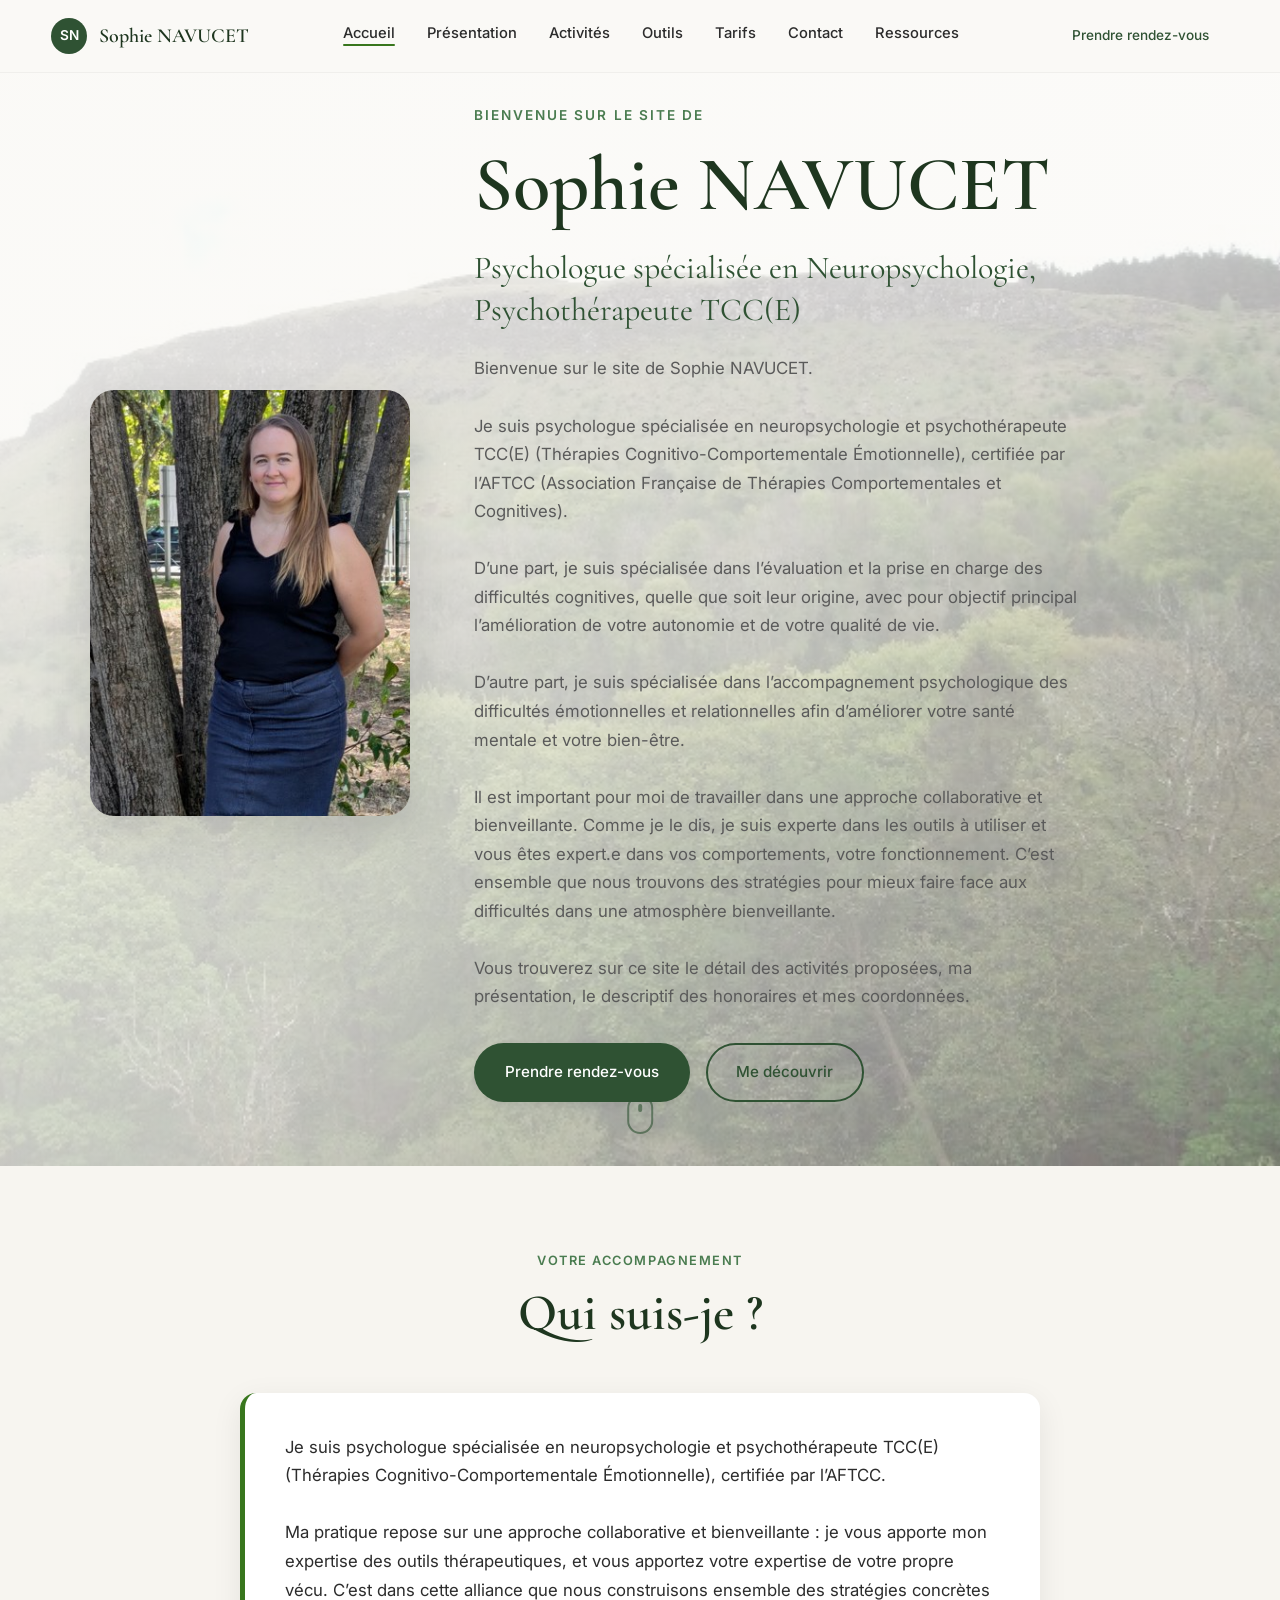
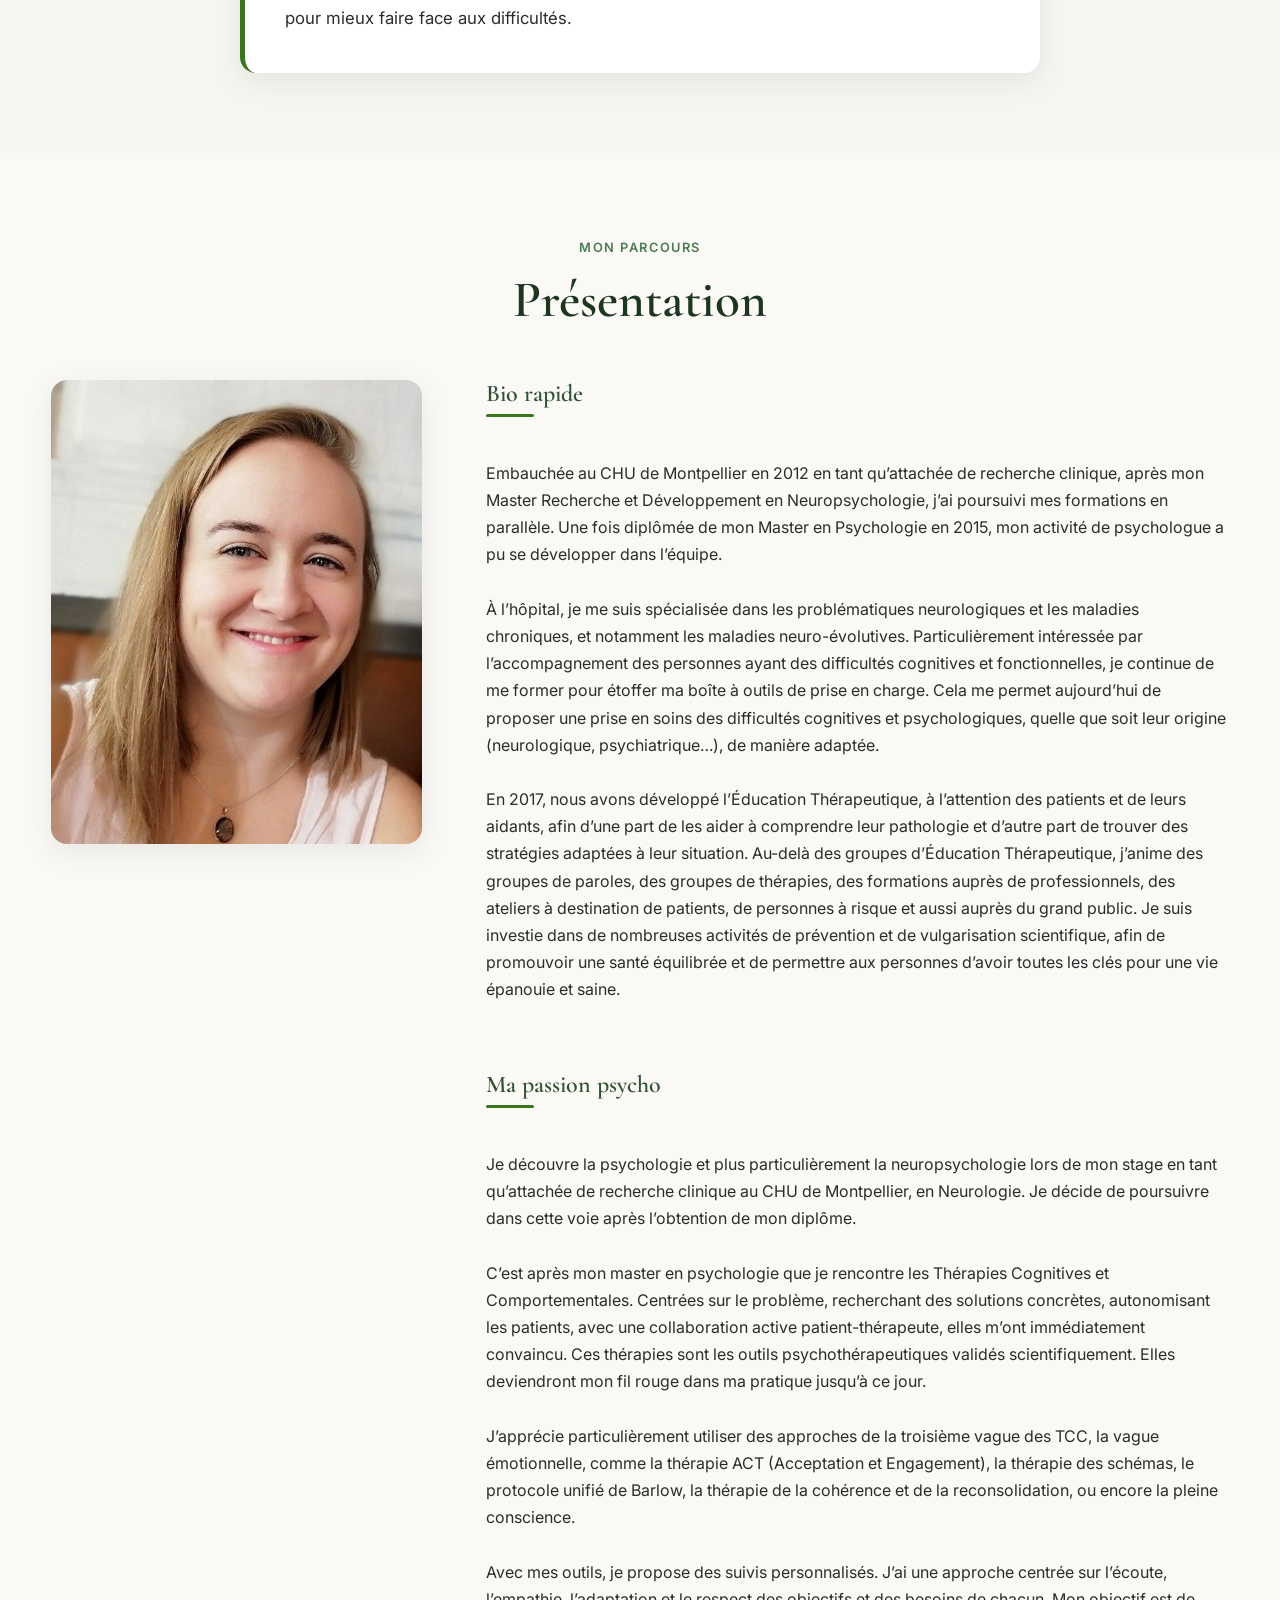
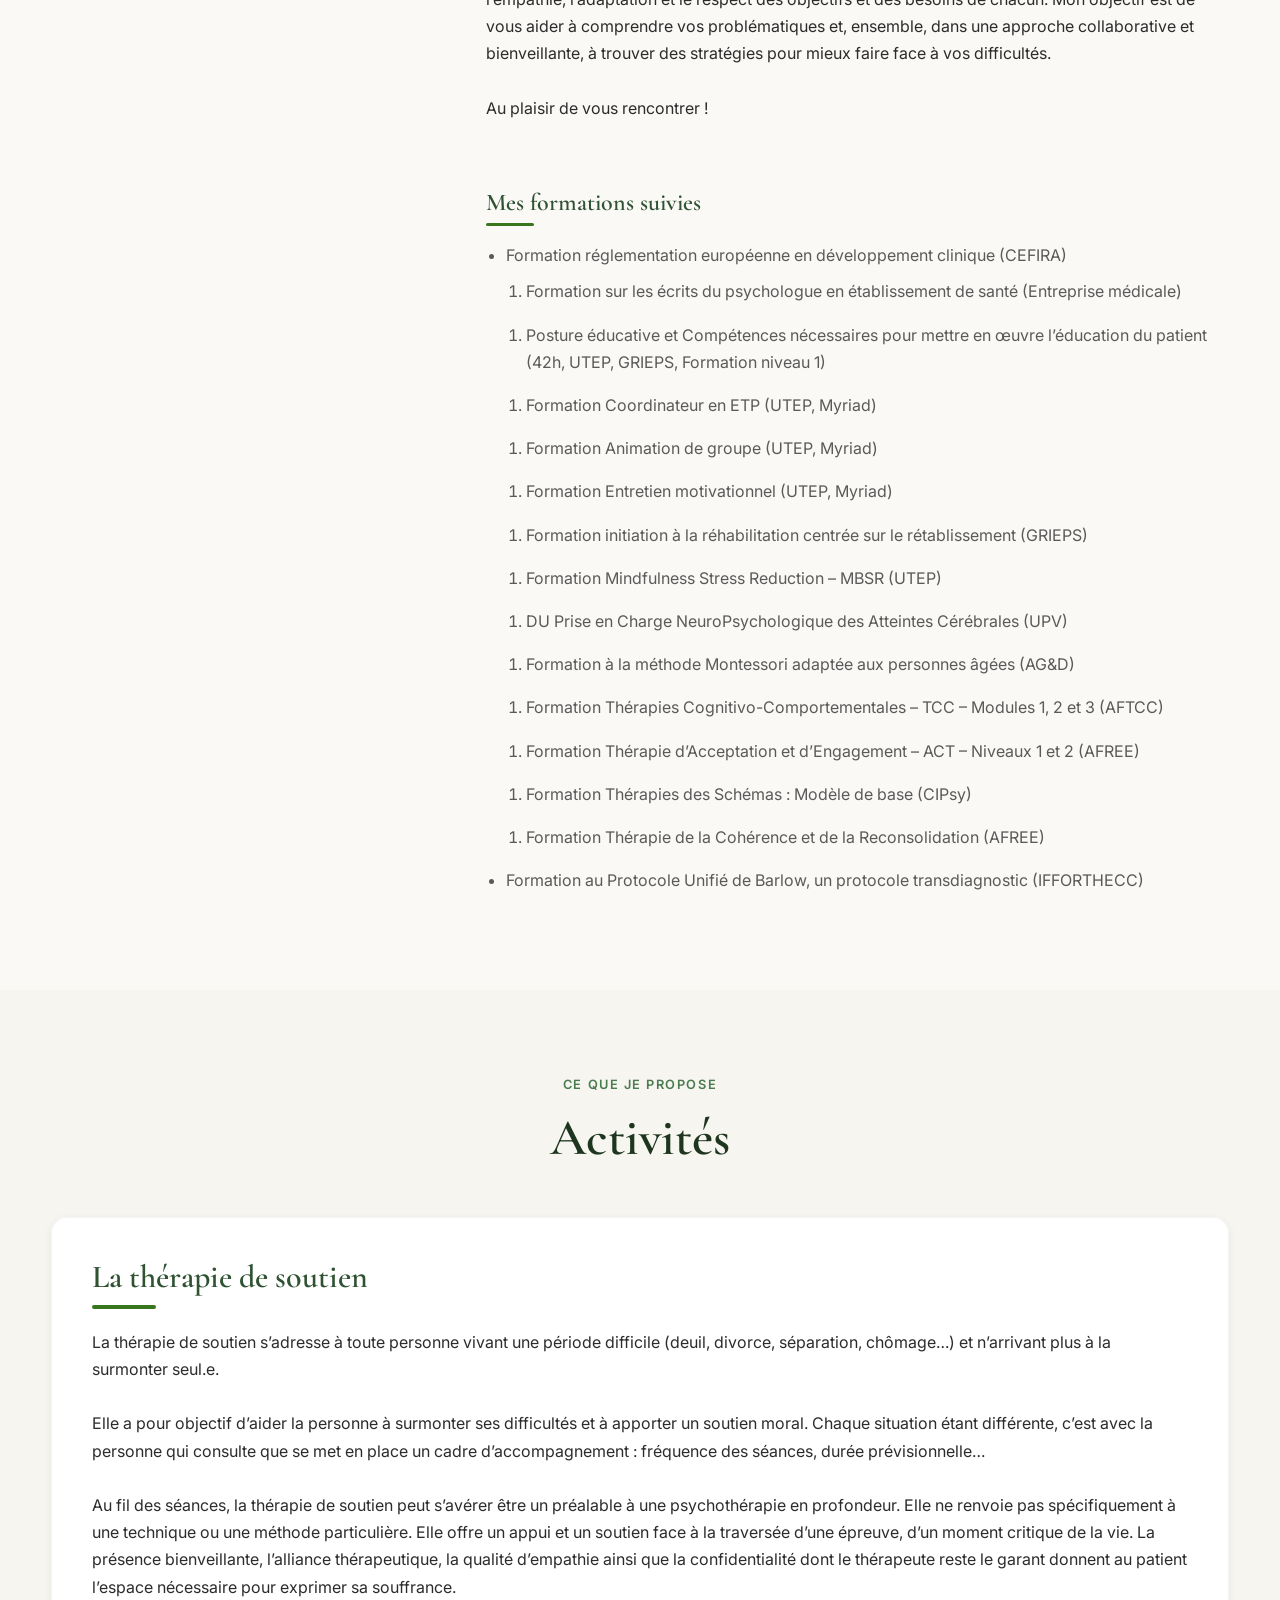
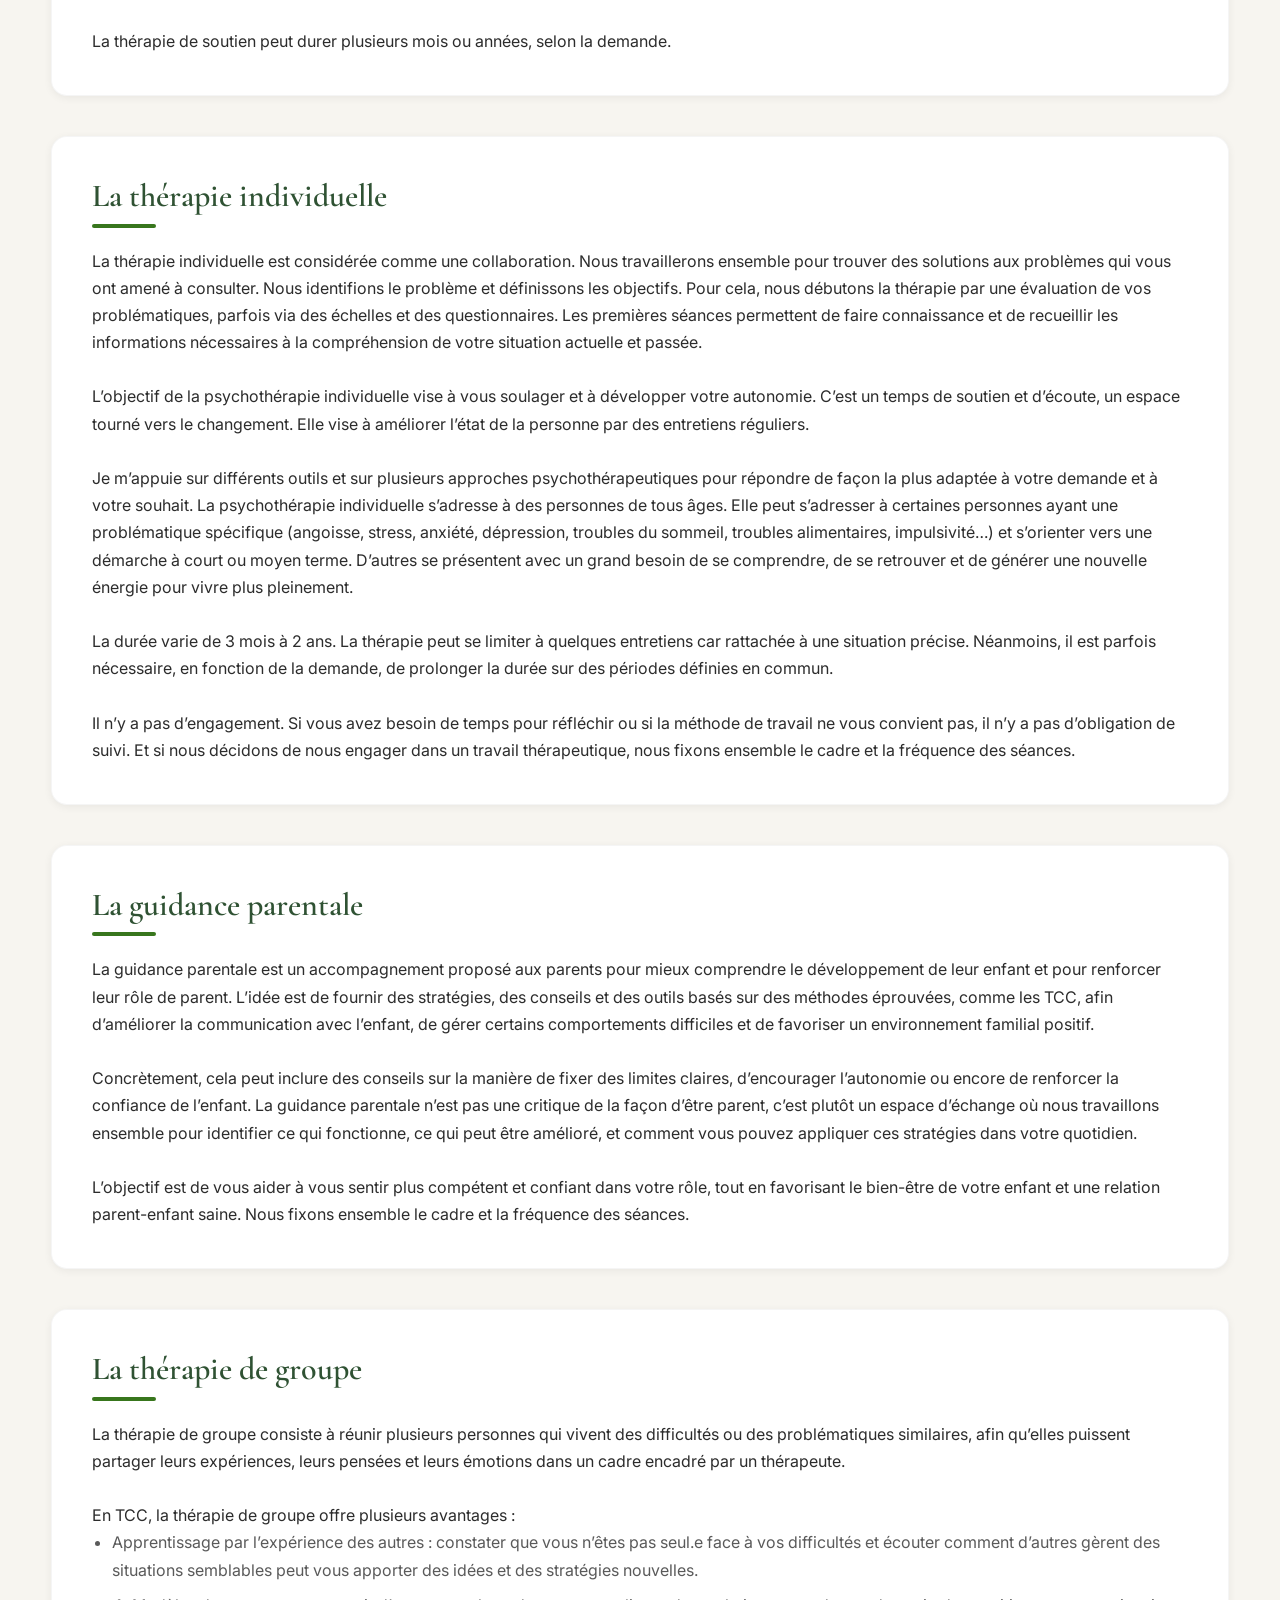
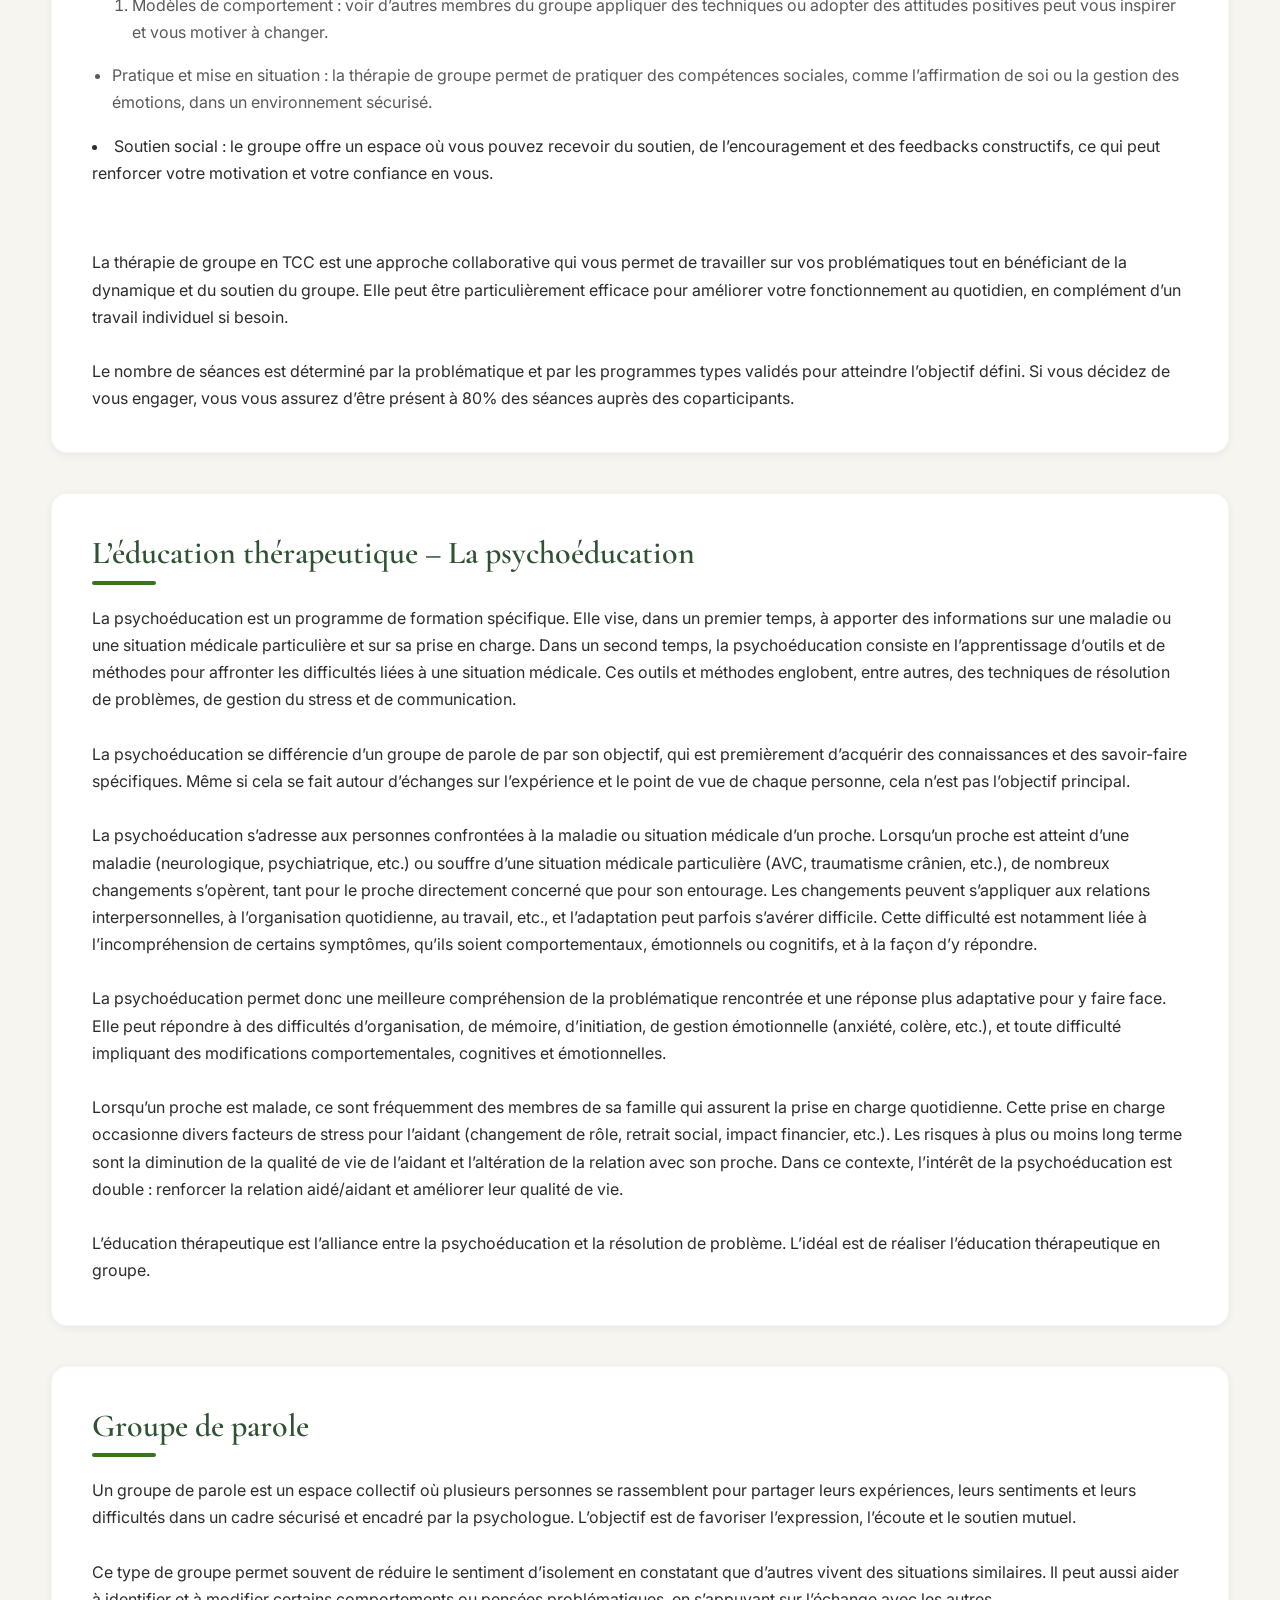
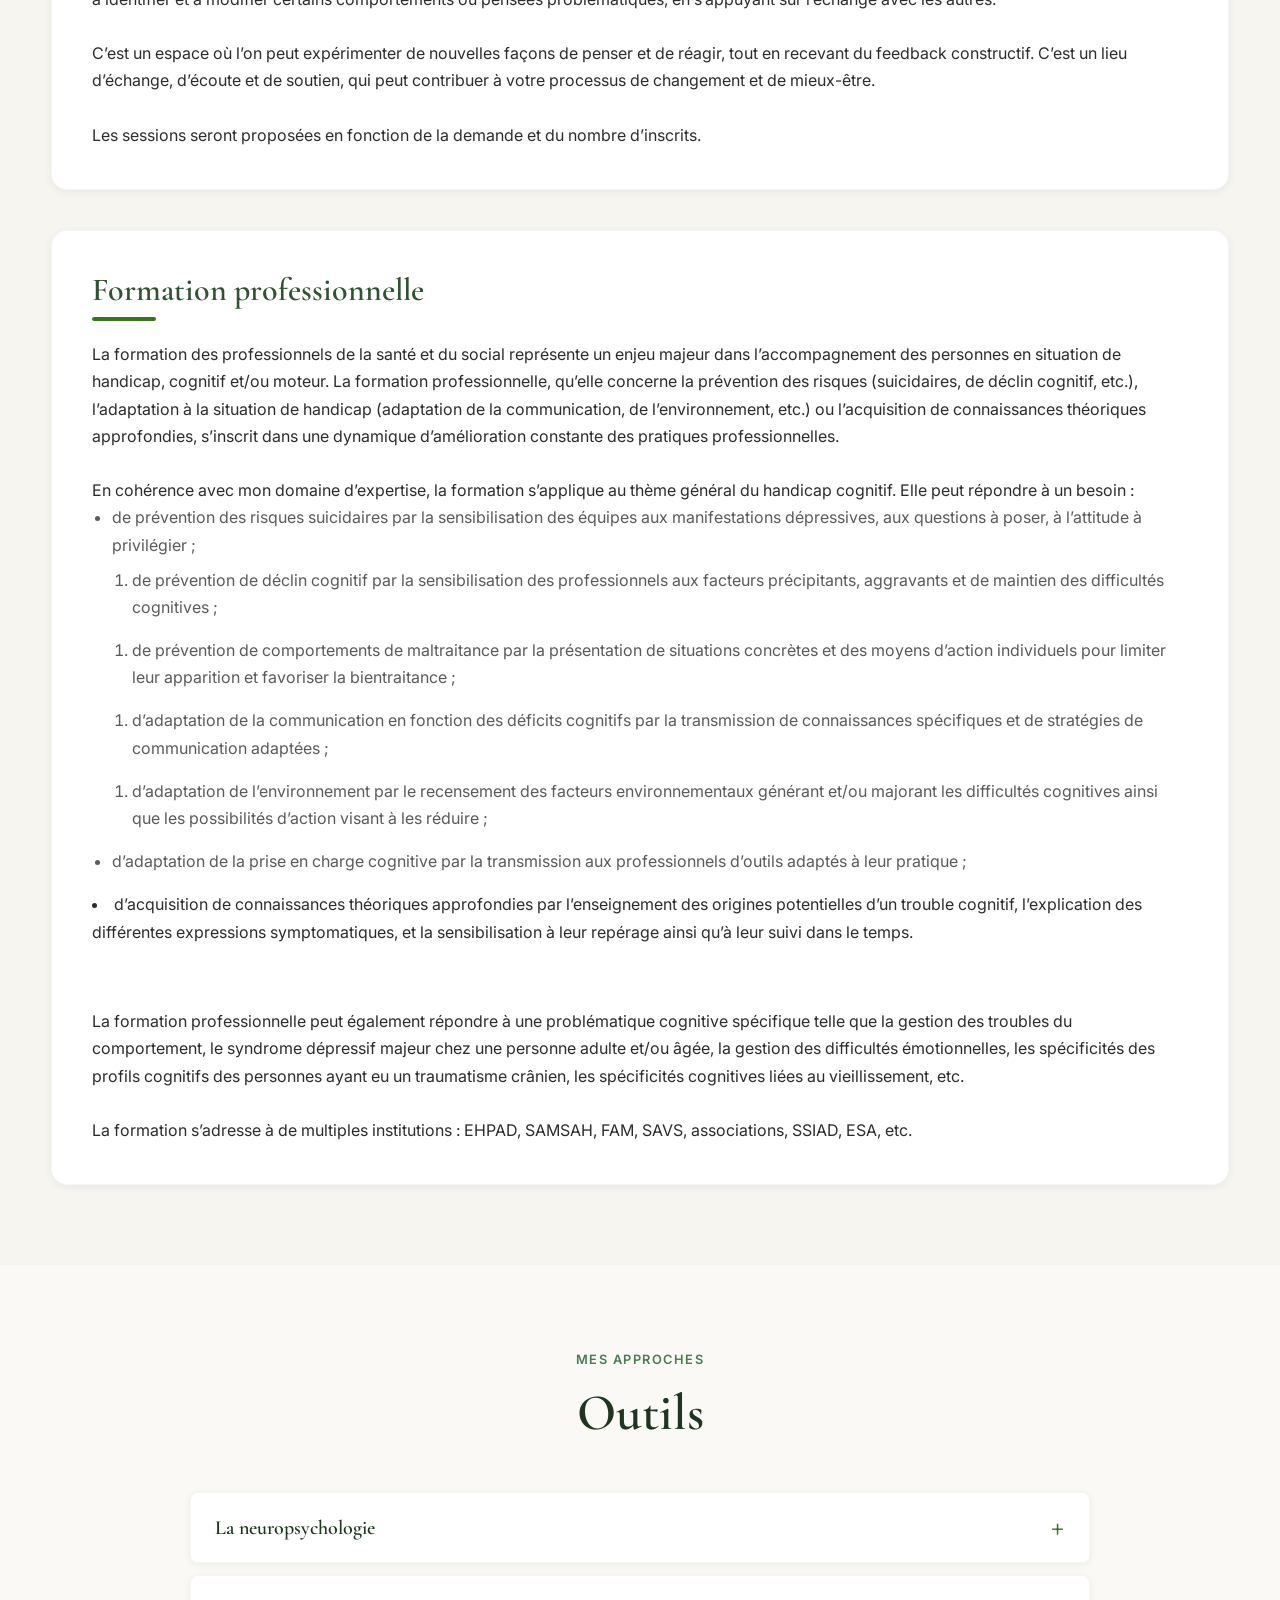
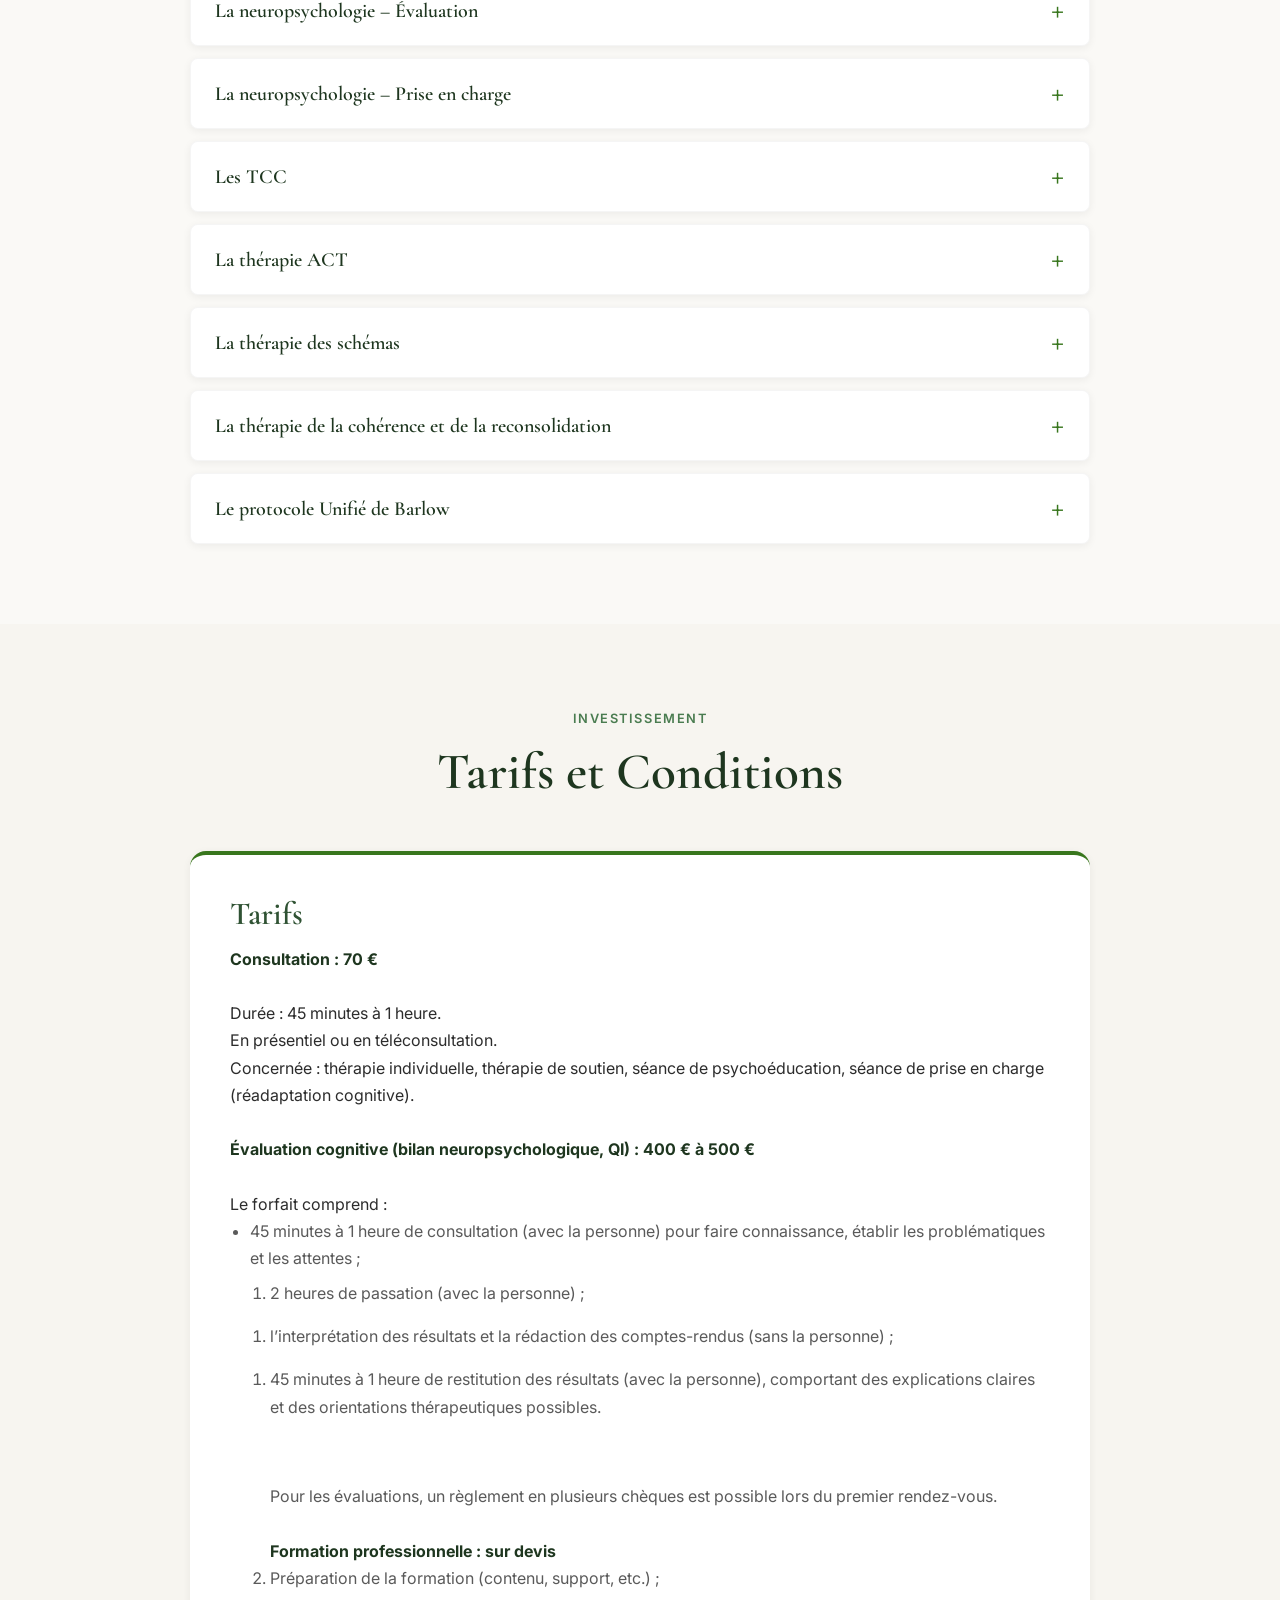
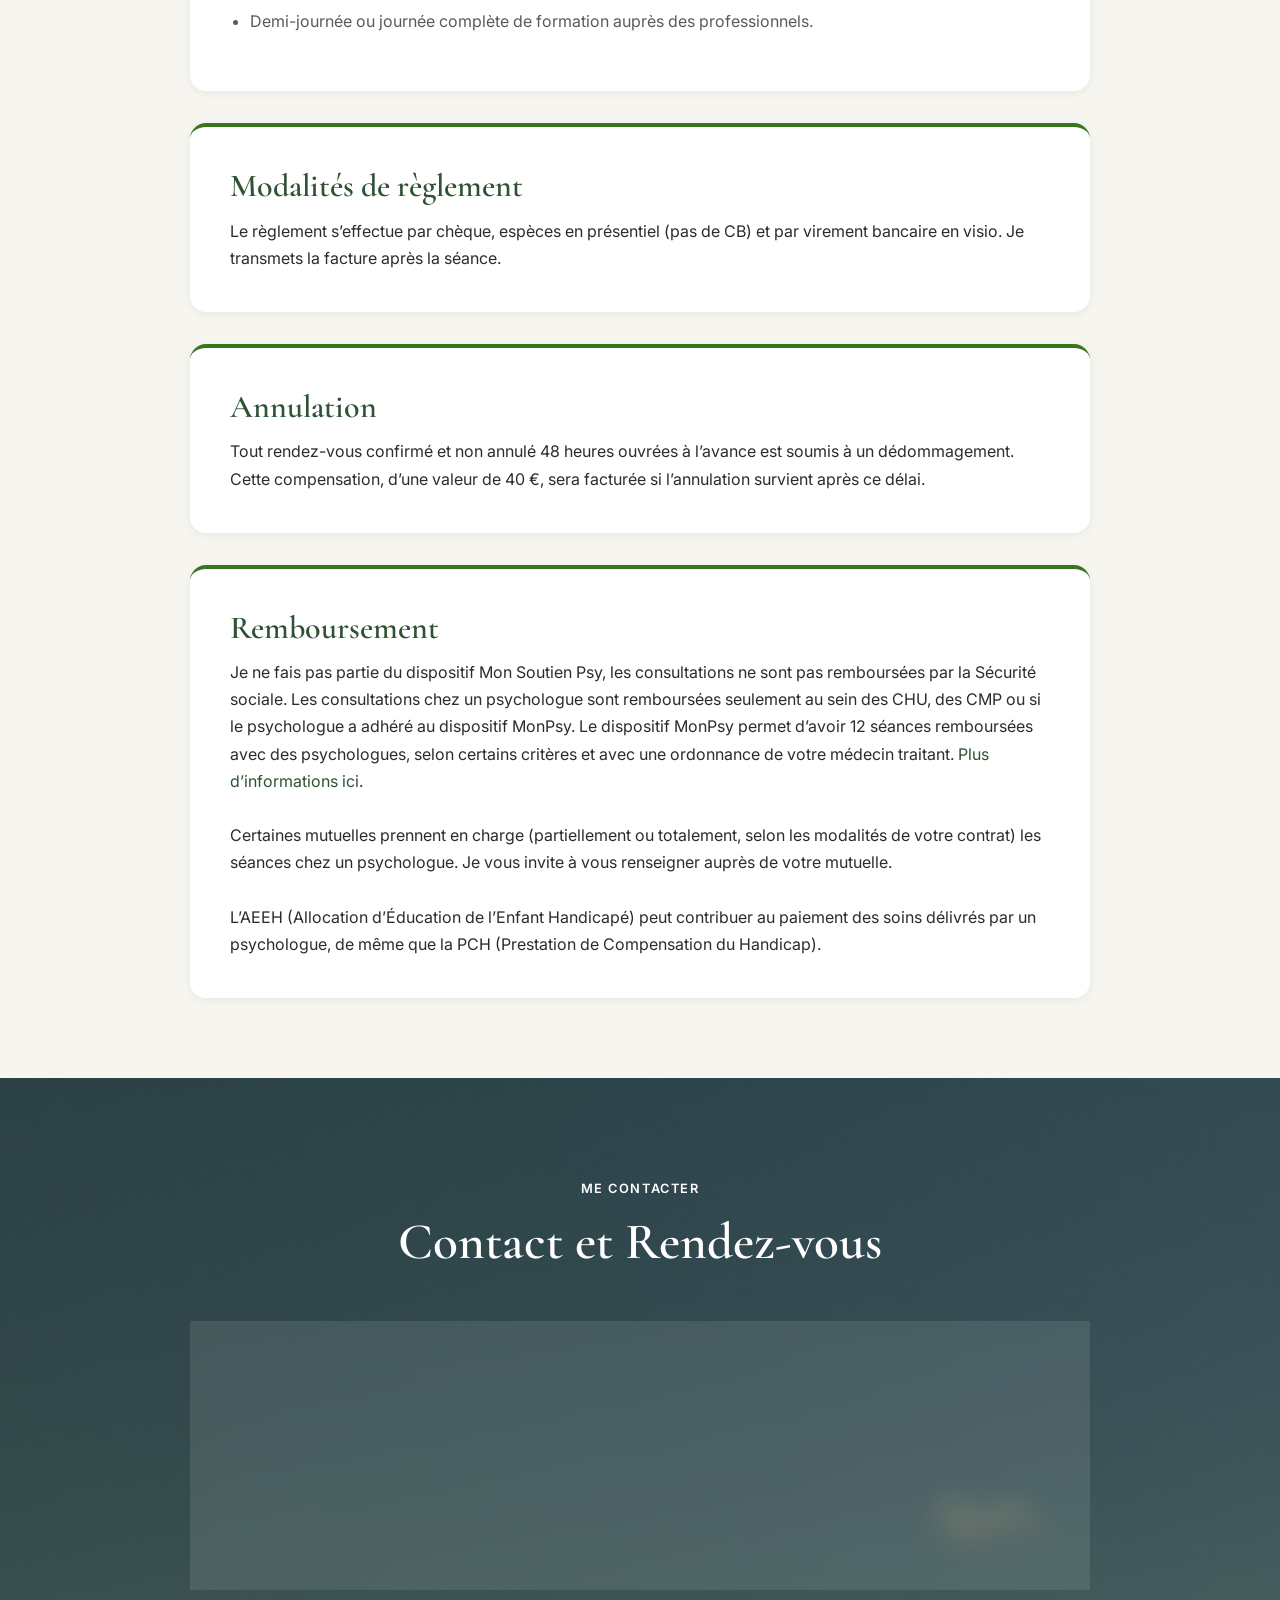
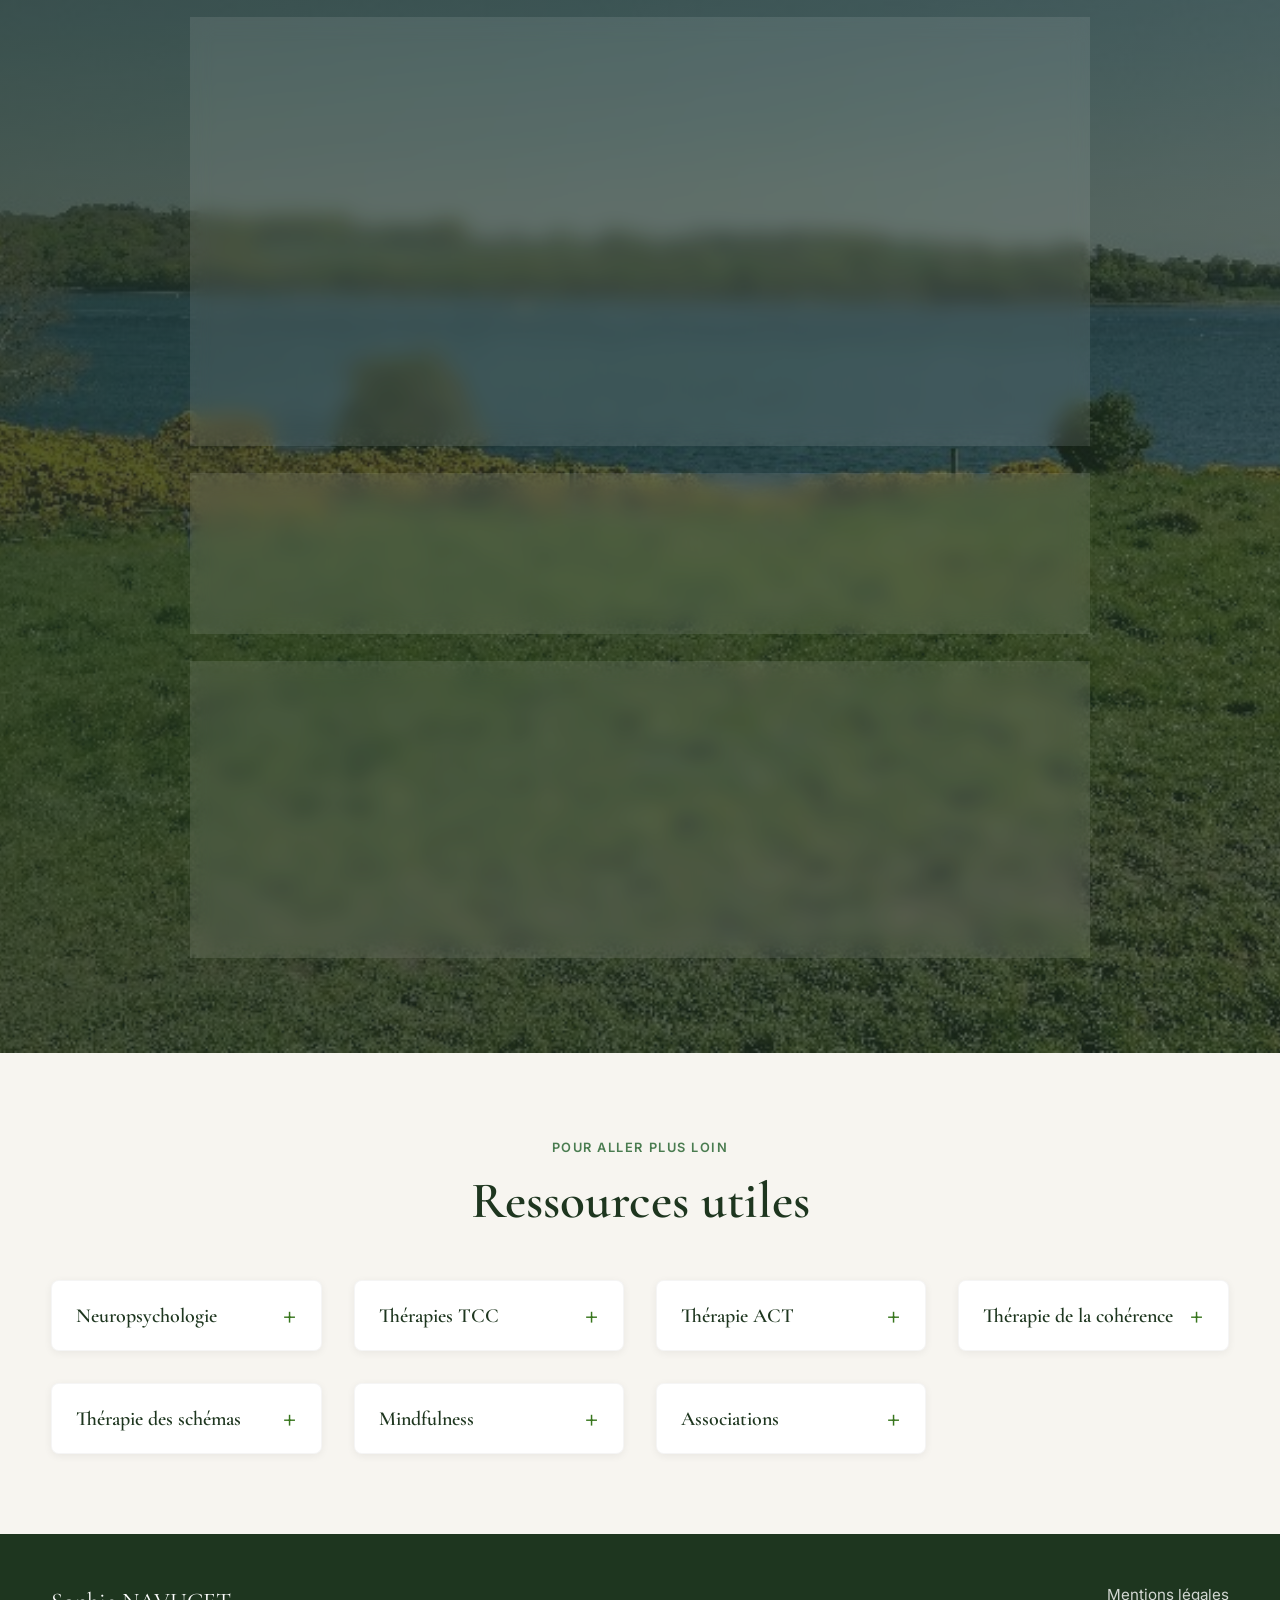
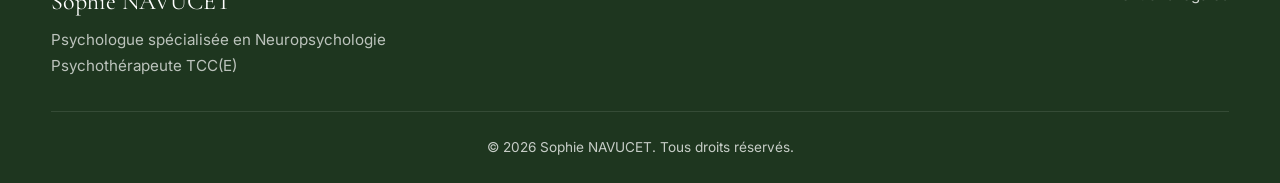
==== index.html @ 99d7e94e "Section Ressources : accordéon horizontal comme Outils" ====
<!DOCTYPE html>
<html lang="fr">
<head>
  <meta charset="UTF-8">
  <meta name="viewport" content="width=device-width, initial-scale=1.0">
  <title>Sophie NAVUCET – Psychologue spécialisée en Neuropsychologie, Psychothérapeute TCC(E)</title>
  <meta name="description" content="Sophie NAVUCET, psychologue spécialisée en neuropsychologie et psychothérapeute TCC(E) à Grabels. Bilans cognitifs, thérapies individuelles et de groupe, psychoéducation, formation professionnelle.">
  <link rel="icon" type="image/png" sizes="32x32" href="assets/images/favicon-32.png">
  <link rel="apple-touch-icon" sizes="180x180" href="assets/images/favicon-180.png">
  <link rel="preconnect" href="https://fonts.googleapis.com">
  <link rel="preconnect" href="https://fonts.gstatic.com" crossorigin>
  <link href="https://fonts.googleapis.com/css2?family=Cormorant+Garamond:ital,wght@0,400;0,600;1,400&family=Inter:wght@300;400;500;600&display=swap" rel="stylesheet">
  <link rel="stylesheet" href="style.css">
  <script type="application/ld+json">
  {
    "@context": "https://schema.org",
    "@type": "Psychologist",
    "name": "Sophie NAVUCET",
    "description": "Psychologue spécialisée en Neuropsychologie, Psychothérapeute TCC(E)",
    "telephone": "+33 7 67 78 97 34",
    "email": "snavucetpsychologue@gmail.com",
    "address": {
      "@type": "PostalAddress",
      "addressLocality": "Grabels",
      "addressCountry": "FR"
    }
  }
  </script>
</head>
<body>
  <a href="#main" class="skip-link">Aller au contenu</a>

  <header class="site-header" id="top">
    <nav class="nav" aria-label="Navigation principale">
      <div class="nav__brand">
        <a href="#accueil" class="nav__logo" aria-label="Sophie NAVUCET - Accueil">
          <span class="nav__logo-mark" aria-hidden="true">SN</span>
          <span class="nav__logo-text">Sophie NAVUCET</span>
        </a>
      </div>
      <button class="nav__toggle" aria-expanded="false" aria-controls="nav-menu" aria-label="Ouvrir le menu">
        <span></span><span></span><span></span>
      </button>
      <ul class="nav__menu" id="nav-menu" role="menubar">
        <li role="none"><a href="#accueil" role="menuitem">Accueil</a></li>
        <li role="none"><a href="#presentation" role="menuitem">Présentation</a></li>
        <li role="none"><a href="#activites" role="menuitem">Activités</a></li>
        <li role="none"><a href="#outils" role="menuitem">Outils</a></li>
        <li role="none"><a href="#tarifs" role="menuitem">Tarifs</a></li>
        <li role="none"><a href="#contact" role="menuitem">Contact</a></li>
        <li role="none"><a href="#ressources" role="menuitem">Ressources</a></li>
      </ul>
      <a href="#contact" class="btn btn--small nav__cta">Prendre rendez-vous</a>
    </nav>
  </header>

  <main id="main">
    <section id="accueil" class="hero">
      <div class="hero__bg" aria-hidden="true">
        <img src="assets/images/image5-docx.jpg" alt="">
      </div>
      <div class="hero__overlay" aria-hidden="true"></div>
      <div class="hero__content">
        <div class="hero__portrait reveal">
          <img src="assets/images/portrait-about.jpg" alt="Portrait de Sophie NAVUCET">
        </div>
        <div class="hero__text reveal">
          <p class="hero__subtitle">Bienvenue sur le site de</p>
          <h1>Sophie NAVUCET</h1>
          <p class="hero__tagline" data-content-key="tagline"></p>
          <p class="hero__intro" data-content-key="accueil"></p>
          <div class="hero__actions">
            <a href="#contact" class="btn btn--primary">Prendre rendez-vous</a>
            <a href="#presentation" class="btn btn--ghost">Me découvrir</a>
          </div>
        </div>
      </div>
      <a href="#presentation" class="scroll-indicator" aria-label="Descendre vers la présentation">
        <span></span>
      </a>
    </section>

    <section id="qui-suis-je" class="section section--alt">
      <div class="container">
        <div class="section__header reveal">
          <span class="section__eyebrow">Votre accompagnement</span>
          <h2>Qui suis-je ?</h2>
        </div>
        <div class="intro-card reveal" data-content-key="qui-suis-je"></div>
      </div>
    </section>

    <section id="presentation" class="section">
      <div class="container">
        <div class="section__header reveal">
          <span class="section__eyebrow">Mon parcours</span>
          <h2>Présentation</h2>
        </div>
        <div class="about reveal">
          <div class="about__image">
            <img src="assets/images/image1-docx.jpg" alt="Sophie NAVUCET psychologue" loading="lazy">
          </div>
          <div class="about__content" data-content-key="prsentation"></div>
        </div>
      </div>
    </section>

    <section id="activites" class="section section--alt">
      <div class="container">
        <div class="section__header reveal">
          <span class="section__eyebrow">Ce que je propose</span>
          <h2>Activités</h2>
        </div>
        <div class="cards" data-content-key="activits"></div>
      </div>
    </section>

    <section id="outils" class="section">
      <div class="container">
        <div class="section__header reveal">
          <span class="section__eyebrow">Mes approches</span>
          <h2>Outils</h2>
        </div>
        <div class="accordion" data-content-key="outils"></div>
      </div>
    </section>

    <section id="tarifs" class="section section--alt">
      <div class="container">
        <div class="section__header reveal">
          <span class="section__eyebrow">Investissement</span>
          <h2>Tarifs et Conditions</h2>
        </div>
        <div class="pricing reveal" data-content-key="tarifs-et-conditions"></div>
      </div>
    </section>

    <section id="contact" class="section section--contact">
      <div class="contact__bg" aria-hidden="true">
        <img src="assets/images/image7-docx.jpg" alt="">
      </div>
      <div class="contact__overlay" aria-hidden="true"></div>
      <div class="container">
        <div class="section__header reveal">
          <span class="section__eyebrow">Me contacter</span>
          <h2>Contact et Rendez-vous</h2>
        </div>
        <div class="contact__grid reveal" data-content-key="contact"></div>
      </div>
    </section>

    <section id="ressources" class="section section--alt">
      <div class="container">
        <div class="section__header reveal">
          <span class="section__eyebrow">Pour aller plus loin</span>
          <h2>Ressources utiles</h2>
        </div>
        <div class="resources reveal" data-content-key="ressources-utiles"></div>
      </div>
    </section>
  </main>

  <footer class="site-footer">
    <div class="container">
      <div class="footer__content">
        <div class="footer__brand">
          <span class="footer__name">Sophie NAVUCET</span>
          <p class="footer__title">Psychologue spécialisée en Neuropsychologie<br>Psychothérapeute TCC(E)</p>
        </div>
        <div class="footer__links">
          <a href="mentions-legales.html">Mentions légales</a>
        </div>
      </div>
      <p class="footer__copy">© <span id="year"></span> Sophie NAVUCET. Tous droits réservés.</p>
    </div>
  </footer>

  <button class="back-to-top" aria-label="Retour en haut de page" hidden>
    <svg xmlns="http://www.w3.org/2000/svg" width="24" height="24" viewBox="0 0 24 24" fill="none" stroke="currentColor" stroke-width="2" stroke-linecap="round" stroke-linejoin="round"><path d="m18 15-6-6-6 6"/></svg>
  </button>

  <script src="app.js?v=8"></script>
</body>
</html>
---- style.css ----
:root {
  --color-primary: #2f5233;
  --color-primary-dark: #1e361f;
  --color-primary-light: #4a7c50;
  --color-accent: #38761d;
  --color-accent-soft: #eaf4e7;
  --color-sand: #f7f5f0;
  --color-cream: #faf9f6;
  --color-text: #2c2c2c;
  --color-text-light: #5a5a5a;
  --color-white: #ffffff;
  --color-overlay: rgba(31, 48, 34, 0.55);

  --font-display: 'Cormorant Garamond', Georgia, serif;
  --font-body: 'Inter', system-ui, -apple-system, BlinkMacSystemFont, 'Segoe UI', sans-serif;

  --radius-sm: 0.5rem;
  --radius-md: 1rem;
  --radius-lg: 1.5rem;
  --shadow-sm: 0 2px 8px rgba(0,0,0,0.06);
  --shadow-md: 0 8px 30px rgba(0,0,0,0.08);
  --shadow-lg: 0 16px 50px rgba(0,0,0,0.12);

  --header-height: 4.5rem;
  --transition: 0.25s ease;
}

* {
  box-sizing: border-box;
}

html {
  scroll-behavior: smooth;
}

body {
  margin: 0;
  font-family: var(--font-body);
  font-size: 1rem;
  line-height: 1.7;
  color: var(--color-text);
  background: var(--color-cream);
  -webkit-font-smoothing: antialiased;
}

h1, h2, h3, h4 {
  font-family: var(--font-display);
  font-weight: 600;
  line-height: 1.2;
  margin: 0 0 1rem;
  color: var(--color-primary-dark);
}

h1 {
  font-size: clamp(2.6rem, 7vw, 4.8rem);
}

h2 {
  font-size: clamp(2rem, 5vw, 3.2rem);
}

h3 {
  font-size: clamp(1.35rem, 3vw, 1.8rem);
}

p {
  margin: 0 0 1rem;
}

a {
  color: var(--color-primary);
  text-decoration: none;
  transition: color var(--transition);
}

a:hover {
  color: var(--color-accent);
}

img {
  max-width: 100%;
  height: auto;
  display: block;
}

ul, ol {
  margin: 0 0 1rem;
  padding-left: 1.25rem;
}

li {
  margin-bottom: 0.4rem;
}

.skip-link {
  position: absolute;
  top: -3rem;
  left: 1rem;
  background: var(--color-primary);
  color: var(--color-white);
  padding: 0.5rem 1rem;
  border-radius: var(--radius-sm);
  z-index: 200;
  transition: top 0.2s;
}

.skip-link:focus {
  top: 1rem;
}

.container {
  width: min(1200px, 92%);
  margin: 0 auto;
}

.section {
  padding: 5rem 0;
}

.section--alt {
  background: var(--color-sand);
}

.section__header {
  text-align: center;
  margin-bottom: 3rem;
}

.section__eyebrow {
  display: inline-block;
  text-transform: uppercase;
  letter-spacing: 0.12em;
  font-size: 0.8rem;
  font-weight: 600;
  color: var(--color-primary-light);
  margin-bottom: 0.75rem;
}

.section h2 {
  margin-bottom: 0.5rem;
}

.btn {
  display: inline-flex;
  align-items: center;
  justify-content: center;
  gap: 0.5rem;
  padding: 0.9rem 1.8rem;
  border-radius: 999px;
  font-weight: 500;
  font-size: 0.95rem;
  transition: transform var(--transition), box-shadow var(--transition), background var(--transition), color var(--transition);
  border: 2px solid transparent;
  cursor: pointer;
}

.btn:hover {
  transform: translateY(-2px);
}

.btn--primary {
  background: var(--color-primary);
  color: var(--color-white);
  box-shadow: var(--shadow-sm);
}

.btn--primary:hover {
  background: var(--color-primary-dark);
  color: var(--color-white);
  box-shadow: var(--shadow-md);
}

.btn--ghost {
  background: transparent;
  color: var(--color-primary);
  border-color: currentColor;
}

.btn--ghost:hover {
  background: var(--color-primary);
  color: var(--color-white);
  border-color: var(--color-primary);
}

.btn--small {
  padding: 0.55rem 1.1rem;
  font-size: 0.85rem;
}

/* Header */
.site-header {
  position: fixed;
  top: 0;
  left: 0;
  width: 100%;
  z-index: 100;
  background: rgba(250, 249, 246, 0.92);
  backdrop-filter: blur(12px);
  border-bottom: 1px solid rgba(0,0,0,0.04);
  transition: box-shadow var(--transition);
}

.site-header.is-scrolled {
  box-shadow: var(--shadow-sm);
}

.nav {
  display: flex;
  align-items: center;
  justify-content: space-between;
  height: var(--header-height);
  width: min(1200px, 92%);
  margin: 0 auto;
}

.nav__logo {
  display: inline-flex;
  align-items: center;
  gap: 0.75rem;
  font-family: var(--font-display);
  font-size: 1.25rem;
  font-weight: 600;
  color: var(--color-primary-dark);
}

.nav__logo-mark {
  width: 2.25rem;
  height: 2.25rem;
  display: grid;
  place-items: center;
  border-radius: 50%;
  background: var(--color-primary);
  color: var(--color-white);
  font-size: 0.85rem;
  font-family: var(--font-body);
  font-weight: 600;
}

.nav__menu {
  display: flex;
  gap: 2rem;
  list-style: none;
  padding: 0;
  margin: 0;
}

.nav__menu a {
  position: relative;
  font-size: 0.92rem;
  font-weight: 500;
  color: var(--color-text);
  padding: 0.25rem 0;
}

.nav__menu a::after {
  content: '';
  position: absolute;
  left: 0;
  bottom: 0;
  width: 0;
  height: 2px;
  background: var(--color-accent);
  transition: width var(--transition);
  border-radius: 2px;
}

.nav__menu a:hover::after,
.nav__menu a[aria-current="page"]::after {
  width: 100%;
}

.nav__toggle {
  display: none;
  flex-direction: column;
  justify-content: center;
  gap: 5px;
  width: 2.5rem;
  height: 2.5rem;
  background: transparent;
  border: none;
  cursor: pointer;
  padding: 0;
}

.nav__toggle span {
  display: block;
  width: 1.6rem;
  height: 2px;
  background: var(--color-primary-dark);
  border-radius: 2px;
  transition: transform var(--transition), opacity var(--transition);
}

.nav__toggle[aria-expanded="true"] span:nth-child(1) {
  transform: translateY(7px) rotate(45deg);
}

.nav__toggle[aria-expanded="true"] span:nth-child(2) {
  opacity: 0;
}

.nav__toggle[aria-expanded="true"] span:nth-child(3) {
  transform: translateY(-7px) rotate(-45deg);
}

/* Hero */
.hero {
  position: relative;
  min-height: 100svh;
  display: flex;
  align-items: center;
  justify-content: center;
  padding: calc(var(--header-height) + 2rem) 0 4rem;
  overflow: hidden;
}

.hero__bg,
.hero__bg img,
.contact__bg,
.contact__bg img {
  position: absolute;
  inset: 0;
  width: 100%;
  height: 100%;
  object-fit: cover;
}

.hero__overlay,
.contact__overlay {
  position: absolute;
  inset: 0;
  background: linear-gradient(135deg, rgba(250,249,246,0.92) 0%, rgba(250,249,246,0.75) 55%, rgba(250,249,246,0.4) 100%);
}

.hero__content {
  position: relative;
  z-index: 2;
  width: min(1100px, 90%);
  display: grid;
  grid-template-columns: 320px 1fr;
  gap: 4rem;
  align-items: center;
}

.hero__portrait {
  position: relative;
  border-radius: var(--radius-lg);
  overflow: hidden;
  box-shadow: var(--shadow-lg);
  transform: rotate(-2deg);
}

.hero__portrait::before {
  content: '';
  position: absolute;
  inset: -1rem;
  border: 2px solid var(--color-primary-light);
  border-radius: var(--radius-lg);
  z-index: -1;
  opacity: 0.35;
}

.hero__portrait img {
  width: 100%;
  aspect-ratio: 3/4;
  object-fit: cover;
}

.hero__subtitle {
  text-transform: uppercase;
  letter-spacing: 0.15em;
  font-size: 0.85rem;
  font-weight: 600;
  color: var(--color-primary-light);
  margin-bottom: 0.75rem;
}

.hero__tagline {
  font-family: var(--font-display);
  font-size: clamp(1.4rem, 3vw, 2rem);
  color: var(--color-primary);
  margin-bottom: 1.5rem;
  line-height: 1.3;
}

.hero__intro {
  font-size: 1.05rem;
  color: var(--color-text-light);
  max-width: 55ch;
  margin-bottom: 2rem;
}

.hero__intro p {
  display: none;
}

.hero__intro p:first-of-type {
  display: block;
}

.hero__actions {
  display: flex;
  flex-wrap: wrap;
  gap: 1rem;
}

.scroll-indicator {
  position: absolute;
  bottom: 2rem;
  left: 50%;
  transform: translateX(-50%);
  width: 1.6rem;
  height: 2.4rem;
  border: 2px solid var(--color-primary);
  border-radius: 999px;
  display: grid;
  place-items: start center;
  padding-top: 0.45rem;
  opacity: 0.6;
}

.scroll-indicator span {
  display: block;
  width: 4px;
  height: 8px;
  background: var(--color-primary);
  border-radius: 999px;
  animation: scrollBounce 1.8s infinite;
}

@keyframes scrollBounce {
  0%, 100% { transform: translateY(0); opacity: 1; }
  50% { transform: translateY(6px); opacity: 0.4; }
}

/* Content blocks generated from markdown */
.intro-card {
  max-width: 800px;
  margin: 0 auto;
  background: var(--color-white);
  padding: 2.5rem;
  border-radius: var(--radius-md);
  box-shadow: var(--shadow-md);
  border-left: 5px solid var(--color-accent);
  font-size: 1.05rem;
}

.about {
  display: grid;
  grid-template-columns: 1fr 2fr;
  gap: 4rem;
  align-items: start;
}

.about__image {
  position: sticky;
  top: calc(var(--header-height) + 2rem);
  border-radius: var(--radius-md);
  overflow: hidden;
  box-shadow: var(--shadow-md);
}

.about__image img {
  width: 100%;
  aspect-ratio: 4/5;
  object-fit: cover;
}

.about__content h3 {
  margin-top: 2.5rem;
  margin-bottom: 1rem;
  color: var(--color-primary);
  font-size: 1.5rem;
  position: relative;
  padding-bottom: 0.5rem;
}

.about__content h3::after {
  content: '';
  position: absolute;
  left: 0;
  bottom: 0;
  width: 3rem;
  height: 3px;
  background: var(--color-accent);
  border-radius: 2px;
}

.about__content h3:first-child {
  margin-top: 0;
}

.about__content h4 {
  color: var(--color-primary-light);
  font-size: 1.15rem;
  margin-top: 1.5rem;
  margin-bottom: 0.5rem;
}

.about__content ul,
.about__content ol {
  color: var(--color-text-light);
  padding-left: 1.25rem;
}

.about__content li {
  margin-bottom: 0.6rem;
}

.about__content p {
  color: var(--color-text);
}

/* Cards - Activités */
.cards {
  display: flex;
  flex-direction: column;
  gap: 2.5rem;
}

.card {
  background: var(--color-white);
  border-radius: var(--radius-md);
  padding: 2.5rem;
  box-shadow: var(--shadow-sm);
  border: 1px solid rgba(0,0,0,0.04);
  transition: transform var(--transition), box-shadow var(--transition);
}

.card:hover {
  transform: translateY(-3px);
  box-shadow: var(--shadow-md);
}

.card h3 {
  color: var(--color-primary);
  margin-bottom: 1.25rem;
  font-size: clamp(1.5rem, 3vw, 2rem);
  position: relative;
  padding-bottom: 0.75rem;
}

.card h3::after {
  content: '';
  position: absolute;
  left: 0;
  bottom: 0;
  width: 4rem;
  height: 4px;
  background: var(--color-accent);
  border-radius: 2px;
}

.card p,
.card ul,
.card ol {
  color: var(--color-text-light);
  font-size: 1rem;
  margin-bottom: 1rem;
  line-height: 1.7;
}

.card ul,
.card ol {
  padding-left: 1.25rem;
}

.card li {
  margin-bottom: 0.5rem;
}

.card strong {
  color: var(--color-primary-dark);
}

/* Accordion */
.accordion {
  display: flex;
  flex-direction: column;
  gap: 0.75rem;
  max-width: 900px;
  margin: 0 auto;
}

.accordion__item {
  background: var(--color-white);
  border-radius: var(--radius-sm);
  box-shadow: var(--shadow-sm);
  border: 1px solid rgba(0,0,0,0.04);
  overflow: hidden;
}

.accordion__trigger {
  width: 100%;
  display: flex;
  justify-content: space-between;
  align-items: center;
  padding: 1.25rem 1.5rem;
  background: transparent;
  border: none;
  font-family: var(--font-display);
  font-size: 1.25rem;
  font-weight: 600;
  color: var(--color-primary-dark);
  text-align: left;
  cursor: pointer;
}

.accordion__trigger::after {
  content: '+';
  font-family: var(--font-body);
  font-size: 1.5rem;
  font-weight: 300;
  color: var(--color-accent);
  transition: transform var(--transition);
}

.accordion__item.is-open .accordion__trigger::after {
  transform: rotate(45deg);
}

.accordion__panel {
  max-height: 0;
  overflow: hidden;
  transition: max-height 0.35s ease, padding 0.35s ease;
}

.accordion__item.is-open .accordion__panel {
  max-height: 2000px;
  padding: 0 1.5rem 1.5rem;
}

.accordion__panel h4 {
  font-size: 1.1rem;
  color: var(--color-primary);
  margin-top: 1.25rem;
  margin-bottom: 0.5rem;
}

.accordion__panel h4:first-child {
  margin-top: 0;
}

.accordion__panel ol {
  padding-left: 1.25rem;
}

/* Pricing */
.pricing {
  display: flex;
  flex-direction: column;
  gap: 2rem;
  max-width: 900px;
  margin: 0 auto;
}

.price-card {
  background: var(--color-white);
  border-radius: var(--radius-md);
  padding: 2.5rem;
  box-shadow: var(--shadow-sm);
  border-top: 4px solid var(--color-accent);
}

.price-card h3 {
  color: var(--color-primary);
  margin-bottom: 0.75rem;
  font-size: clamp(1.5rem, 3vw, 2rem);
}

.price-card .price {
  font-family: var(--font-display);
  font-size: 2.2rem;
  font-weight: 600;
  color: var(--color-accent);
  margin-bottom: 1.25rem;
}

.price-card p,
.price-card ul,
.price-card ol {
  color: var(--color-text-light);
  font-size: 1rem;
  line-height: 1.7;
  margin-bottom: 1rem;
}

.price-card ul,
.price-card ol {
  padding-left: 1.25rem;
}

.price-card li {
  margin-bottom: 0.5rem;
}

.price-card strong {
  color: var(--color-primary-dark);
}

/* Contact */
.section--contact {
  position: relative;
  color: var(--color-white);
  padding: 6rem 0;
}

.section--contact h2,
.section--contact .section__eyebrow {
  color: var(--color-white);
}

.contact__bg,
.contact__overlay {
  position: absolute;
  inset: 0;
}

.contact__overlay {
  background: linear-gradient(135deg, rgba(31, 48, 34, 0.82) 0%, rgba(31, 48, 34, 0.65) 100%);
}

.contact__grid {
  position: relative;
  z-index: 2;
  display: flex;
  flex-direction: column;
  gap: 1.75rem;
  max-width: 900px;
  margin: 0 auto;
}

.contact__box {
  background: rgba(255,255,255,0.1);
  backdrop-filter: blur(10px);
  border: 1px solid rgba(255,255,255,0.15);
  border-radius: var(--radius-md);
  padding: 2.25rem;
}

.contact__box h3 {
  color: var(--color-white);
  font-size: clamp(1.5rem, 3vw, 2rem);
  margin-bottom: 1.25rem;
}

.contact__box p,
.contact__box ul,
.contact__box ol {
  color: rgba(255,255,255,0.9);
  font-size: 1rem;
  line-height: 1.7;
  margin-bottom: 1rem;
}

.contact__box ul,
.contact__box ol {
  padding-left: 1.25rem;
}

.contact__box li {
  margin-bottom: 0.5rem;
}

.contact__box a {
  color: var(--color-white);
  font-weight: 500;
  text-decoration: underline;
  text-underline-offset: 3px;
}

.contact__box a:hover {
  color: #d4e8cf;
}

.contact__box strong {
  color: var(--color-white);
}

/* Resources */
.resources {
  display: grid;
  grid-template-columns: repeat(auto-fit, minmax(260px, 1fr));
  gap: 2rem;
}

.resource-group {
  background: var(--color-white);
  border-radius: var(--radius-md);
  padding: 1.75rem;
  box-shadow: var(--shadow-sm);
}

.resource-group h3 {
  color: var(--color-primary);
  font-size: 1.25rem;
  margin-bottom: 1rem;
  padding-bottom: 0.5rem;
  border-bottom: 2px solid var(--color-accent-soft);
}

.resource-group h4 {
  font-size: 1rem;
  color: var(--color-primary-light);
  margin-top: 1.25rem;
  margin-bottom: 0.5rem;
}

.resource-group ul,
.resource-group ol {
  padding-left: 1rem;
  font-size: 0.95rem;
  color: var(--color-text-light);
}

.resource-group a {
  word-break: break-word;
}

/* Footer */
.site-footer {
  background: var(--color-primary-dark);
  color: rgba(255,255,255,0.75);
  padding: 3rem 0 1.5rem;
  font-size: 0.95rem;
}

.footer__content {
  display: flex;
  justify-content: space-between;
  align-items: flex-start;
  flex-wrap: wrap;
  gap: 1.5rem;
  margin-bottom: 2rem;
}

.footer__name {
  display: block;
  font-family: var(--font-display);
  font-size: 1.5rem;
  color: var(--color-white);
  margin-bottom: 0.25rem;
}

.footer__title {
  color: rgba(255,255,255,0.7);
  margin: 0;
}

.footer__links a {
  color: rgba(255,255,255,0.8);
}

.footer__links a:hover {
  color: var(--color-white);
}

.footer__copy {
  text-align: center;
  padding-top: 1.5rem;
  border-top: 1px solid rgba(255,255,255,0.1);
  margin: 0;
  font-size: 0.85rem;
}

/* Back to top */
.back-to-top {
  position: fixed;
  bottom: 1.5rem;
  right: 1.5rem;
  width: 3rem;
  height: 3rem;
  border-radius: 50%;
  background: var(--color-primary);
  color: var(--color-white);
  border: none;
  box-shadow: var(--shadow-md);
  cursor: pointer;
  display: grid;
  place-items: center;
  z-index: 90;
  transition: opacity var(--transition), transform var(--transition), background var(--transition);
}

.back-to-top:hover {
  background: var(--color-primary-dark);
  transform: translateY(-3px);
}

.back-to-top[hidden] {
  display: none;
}

/* Reveal animation */
.reveal {
  opacity: 0;
  transform: translateY(24px);
  transition: opacity 0.6s ease, transform 0.6s ease;
}

.reveal.is-visible {
  opacity: 1;
  transform: translateY(0);
}

/* Responsive */
@media (max-width: 900px) {
  .hero__content {
    grid-template-columns: 1fr;
    text-align: center;
    gap: 2.5rem;
  }

  .hero__portrait {
    max-width: 280px;
    margin: 0 auto;
  }

  .hero__intro {
    margin-left: auto;
    margin-right: auto;
  }

  .hero__actions {
    justify-content: center;
  }

  .about {
    grid-template-columns: 1fr;
    gap: 2rem;
  }

  .about__image {
    position: relative;
    top: 0;
    max-width: 400px;
    margin: 0 auto;
  }
}

@media (max-width: 768px) {
  .nav__toggle {
    display: flex;
  }

  .nav__menu {
    position: fixed;
    top: var(--header-height);
    left: 0;
    width: 100%;
    flex-direction: column;
    align-items: center;
    gap: 0;
    background: var(--color-cream);
    padding: 1rem 0;
    box-shadow: var(--shadow-md);
    transform: translateY(-120%);
    opacity: 0;
    pointer-events: none;
    transition: transform 0.35s ease, opacity 0.35s ease;
  }

  .nav__menu.is-open {
    transform: translateY(0);
    opacity: 1;
    pointer-events: auto;
  }

  .nav__menu li {
    width: 100%;
    text-align: center;
  }

  .nav__menu a {
    display: block;
    padding: 0.9rem 1rem;
  }

  .nav__cta {
    display: none;
  }

  .section {
    padding: 3.5rem 0;
  }

  .intro-card {
    padding: 1.75rem;
  }

  .cards,
  .pricing,
  .resources,
  .contact__grid {
    grid-template-columns: 1fr;
  }
}

@media (prefers-reduced-motion: reduce) {
  *, *::before, *::after {
    animation-duration: 0.01ms !important;
    animation-iteration-count: 1 !important;
    transition-duration: 0.01ms !important;
    scroll-behavior: auto !important;
  }

  .reveal {
    opacity: 1;
    transform: none;
  }
}
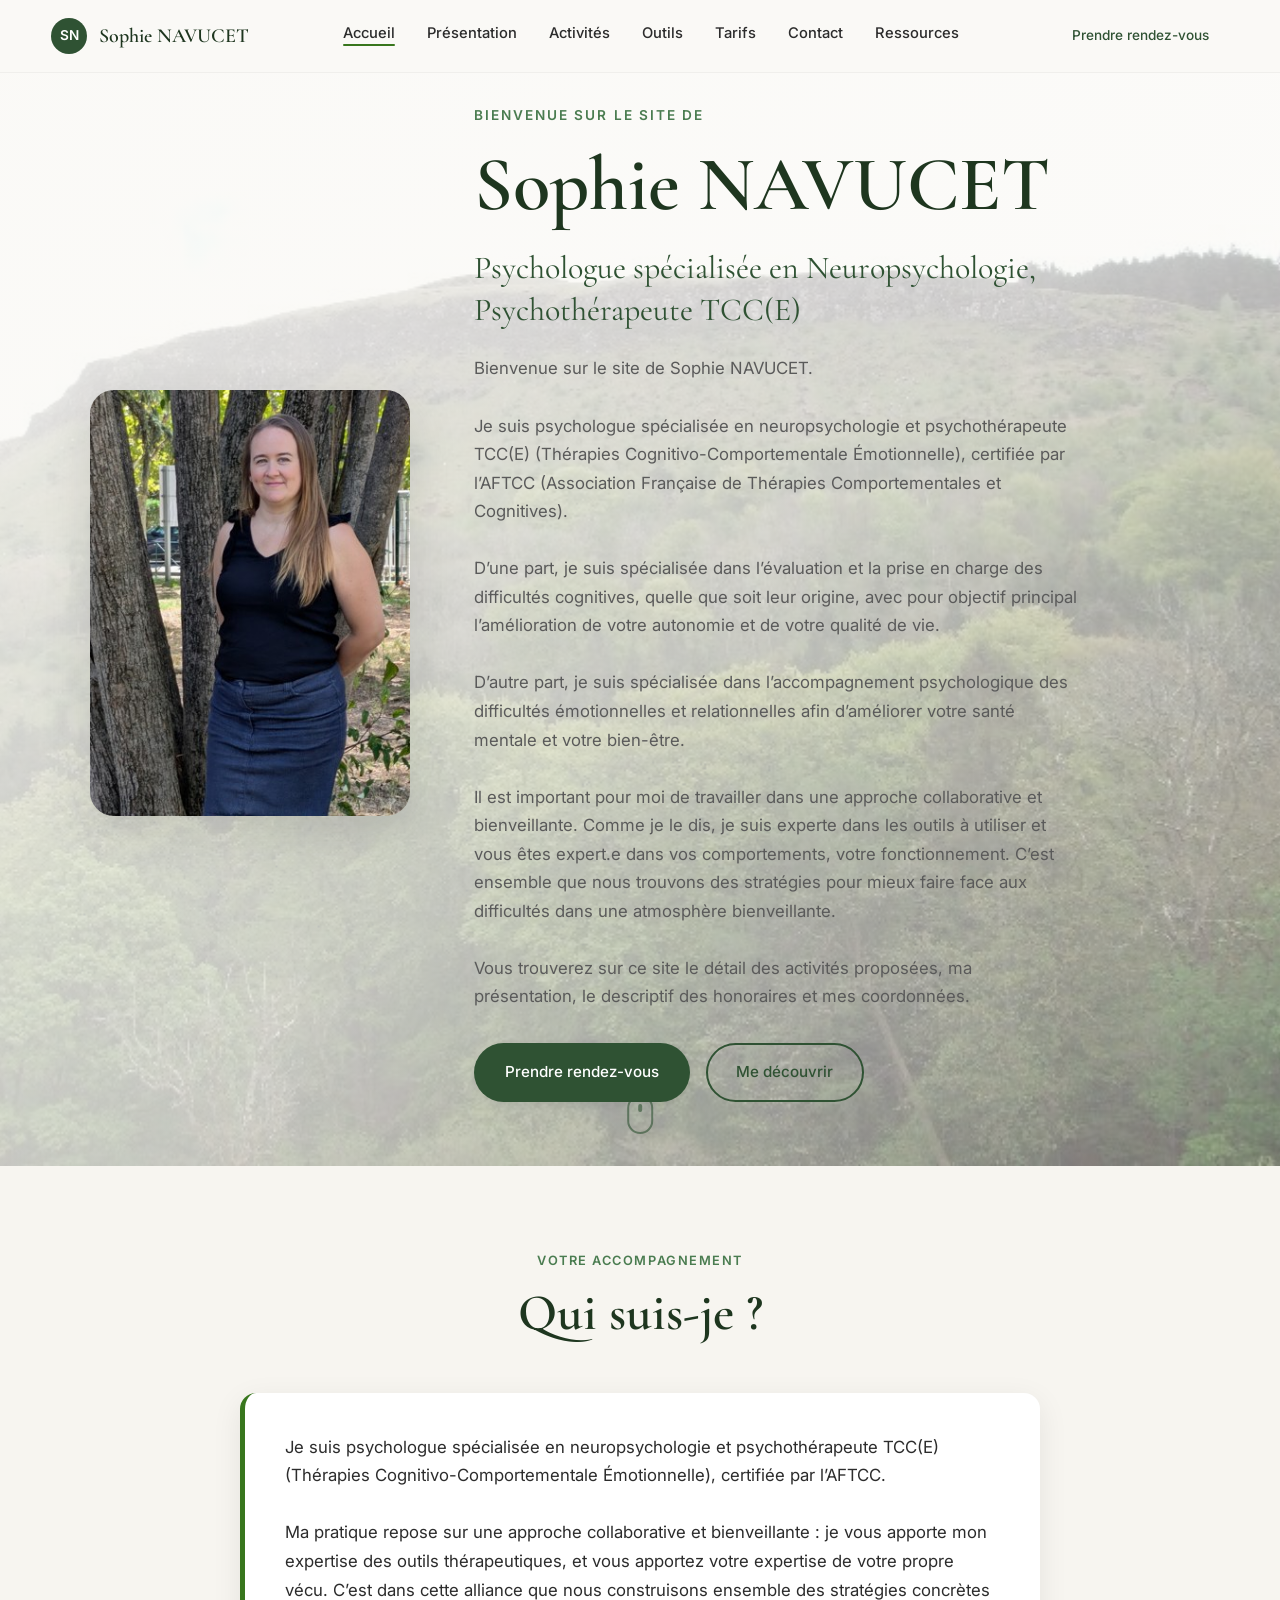
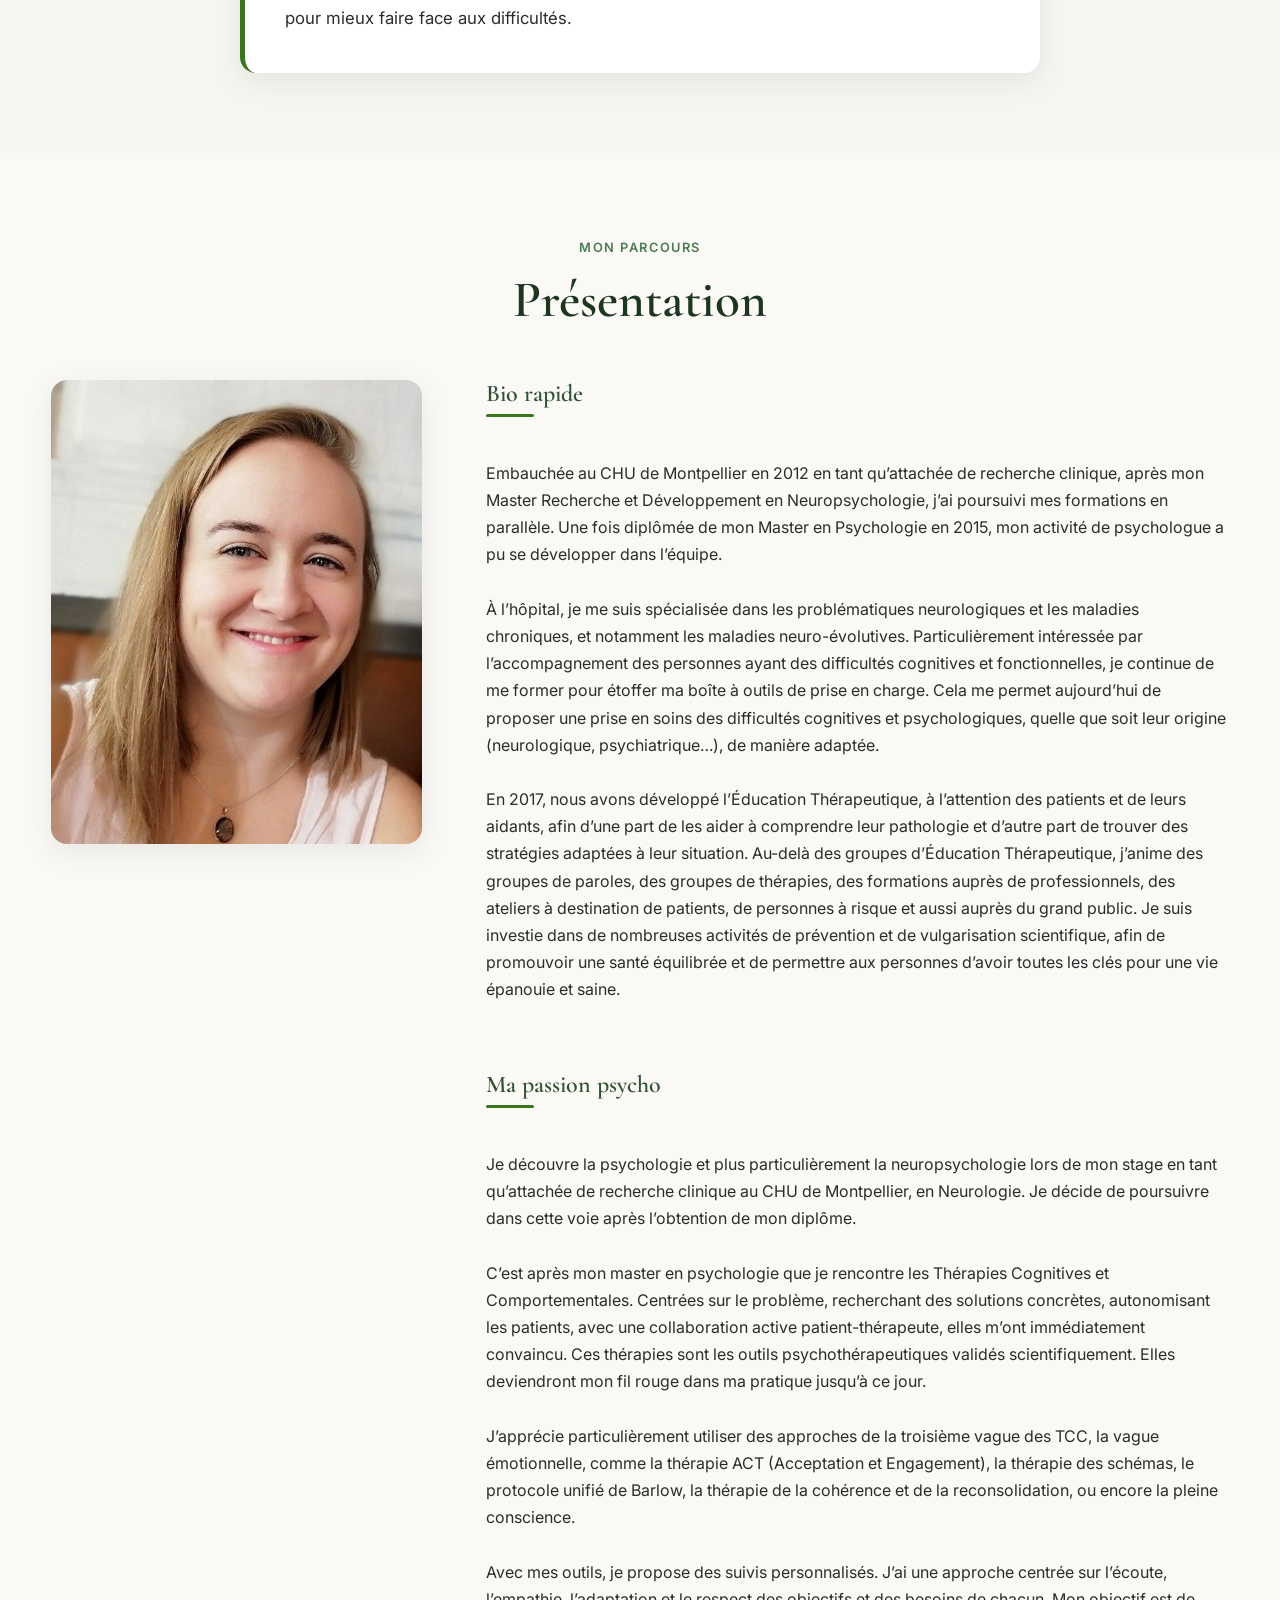
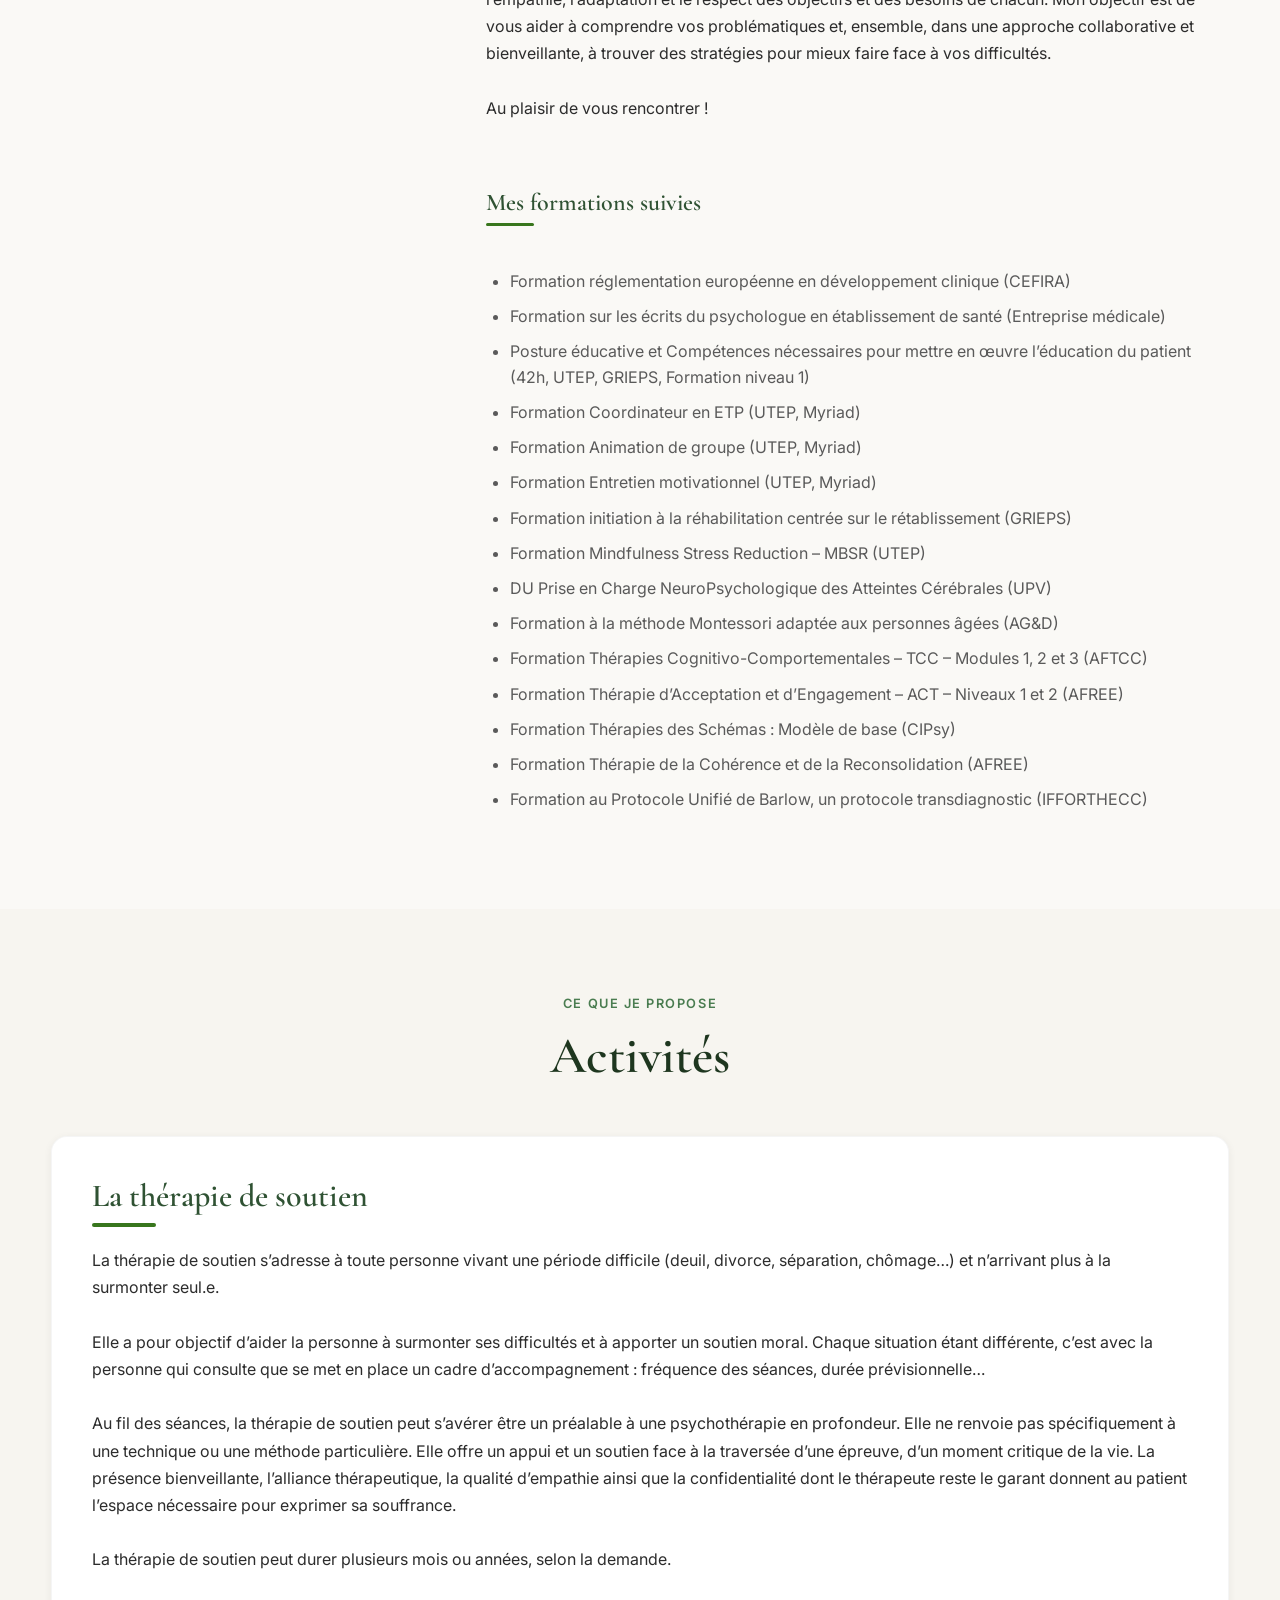
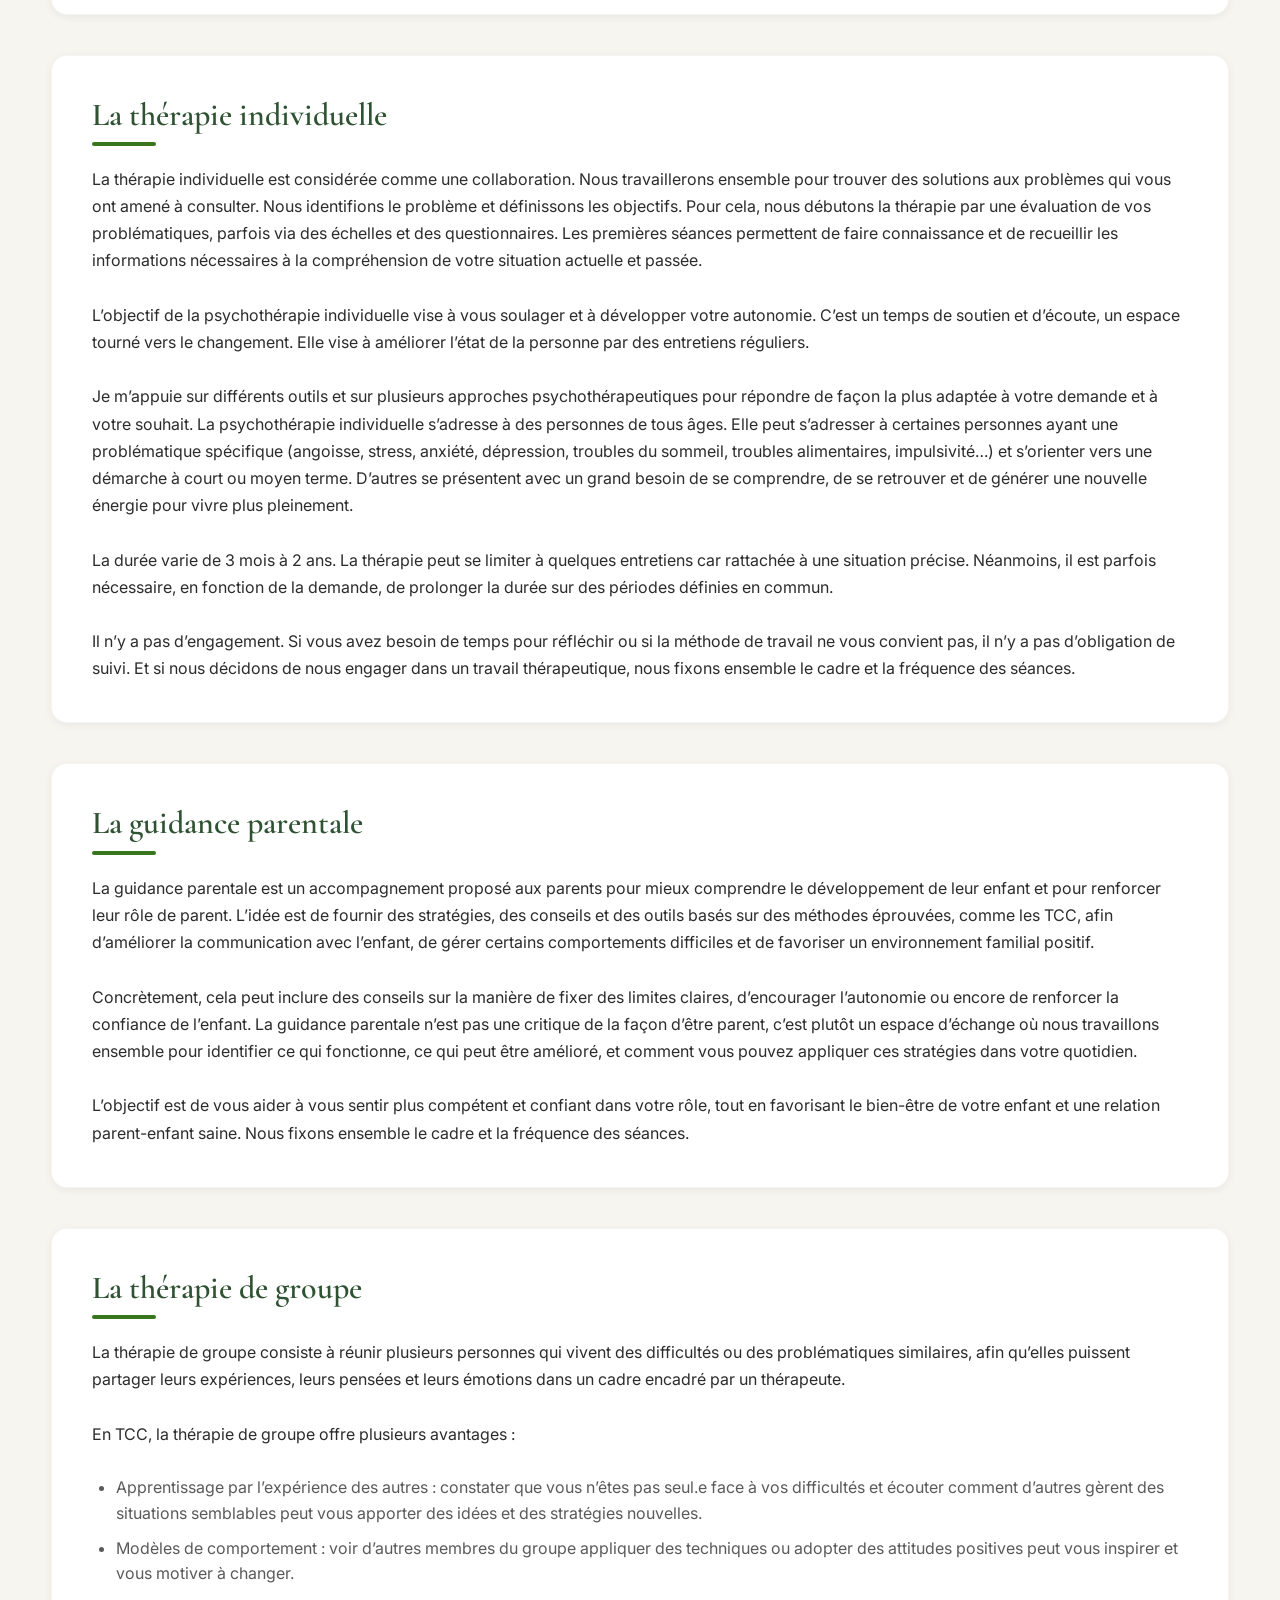
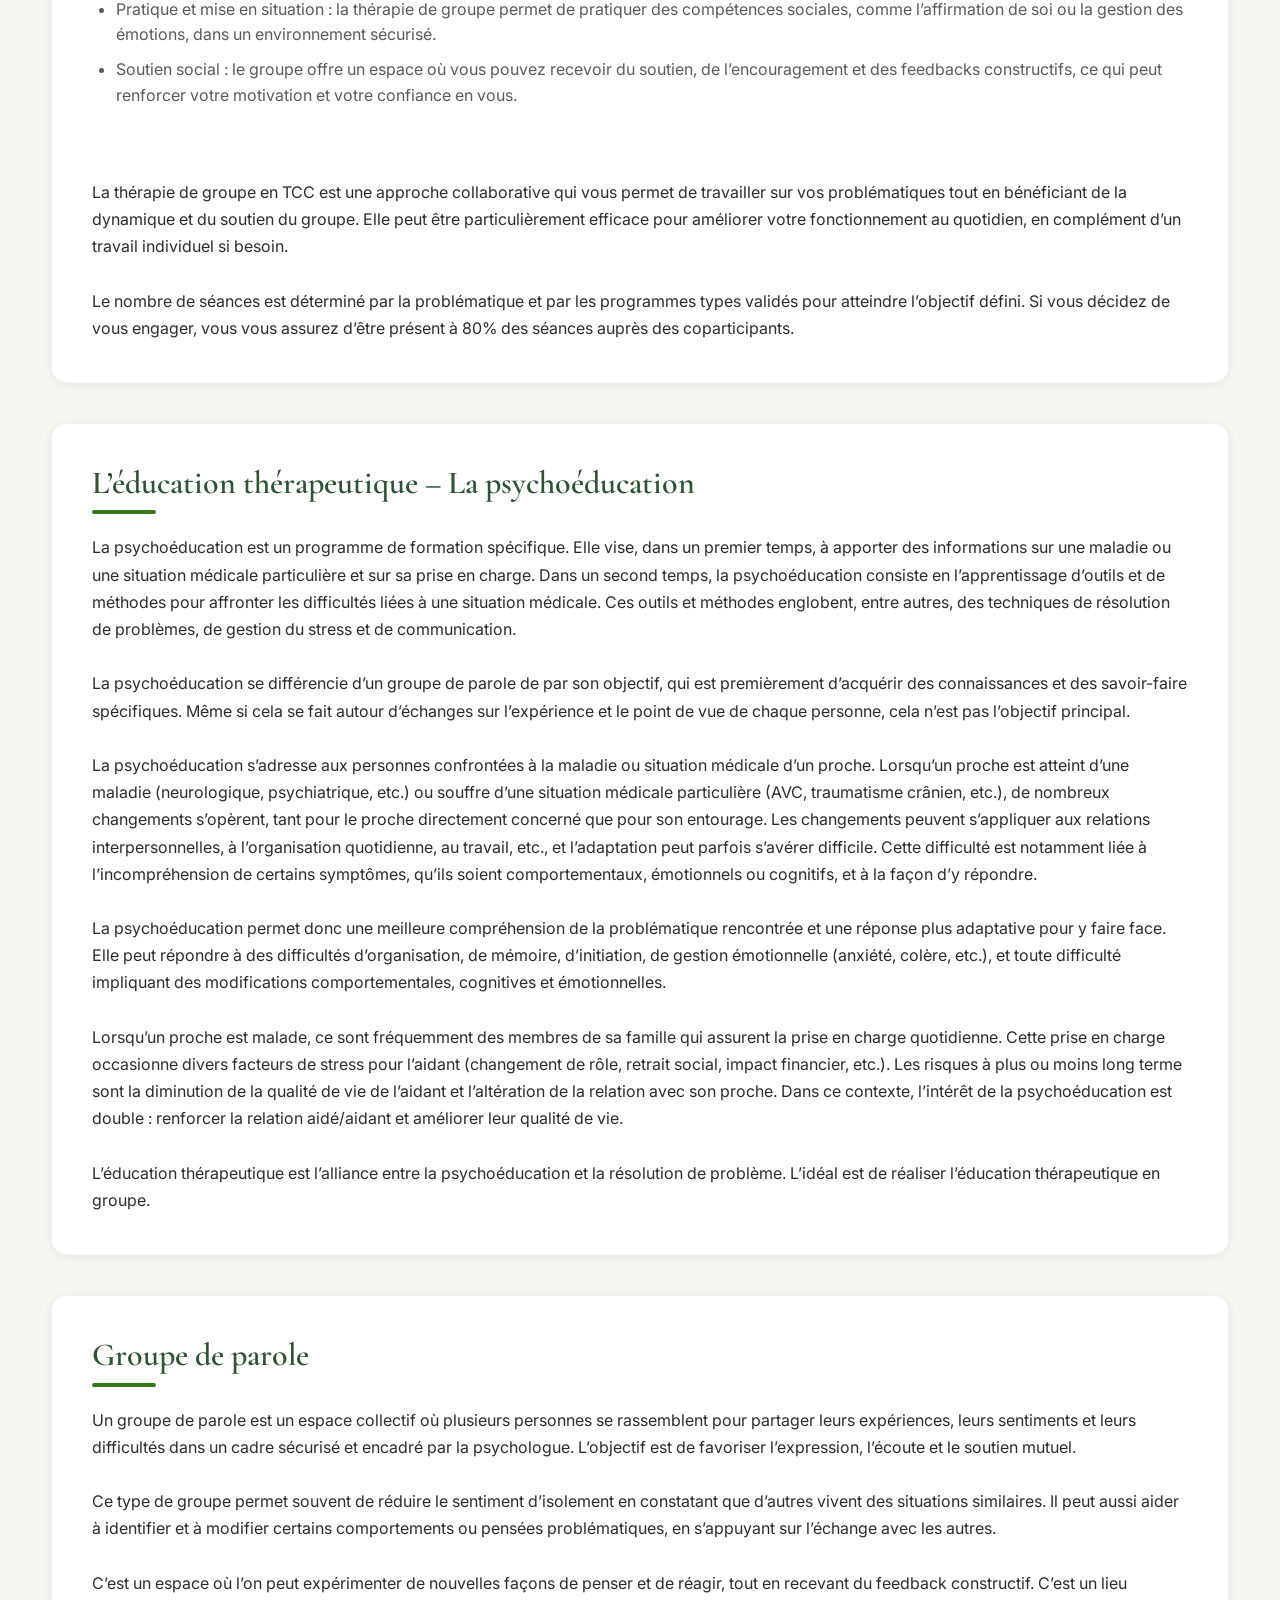
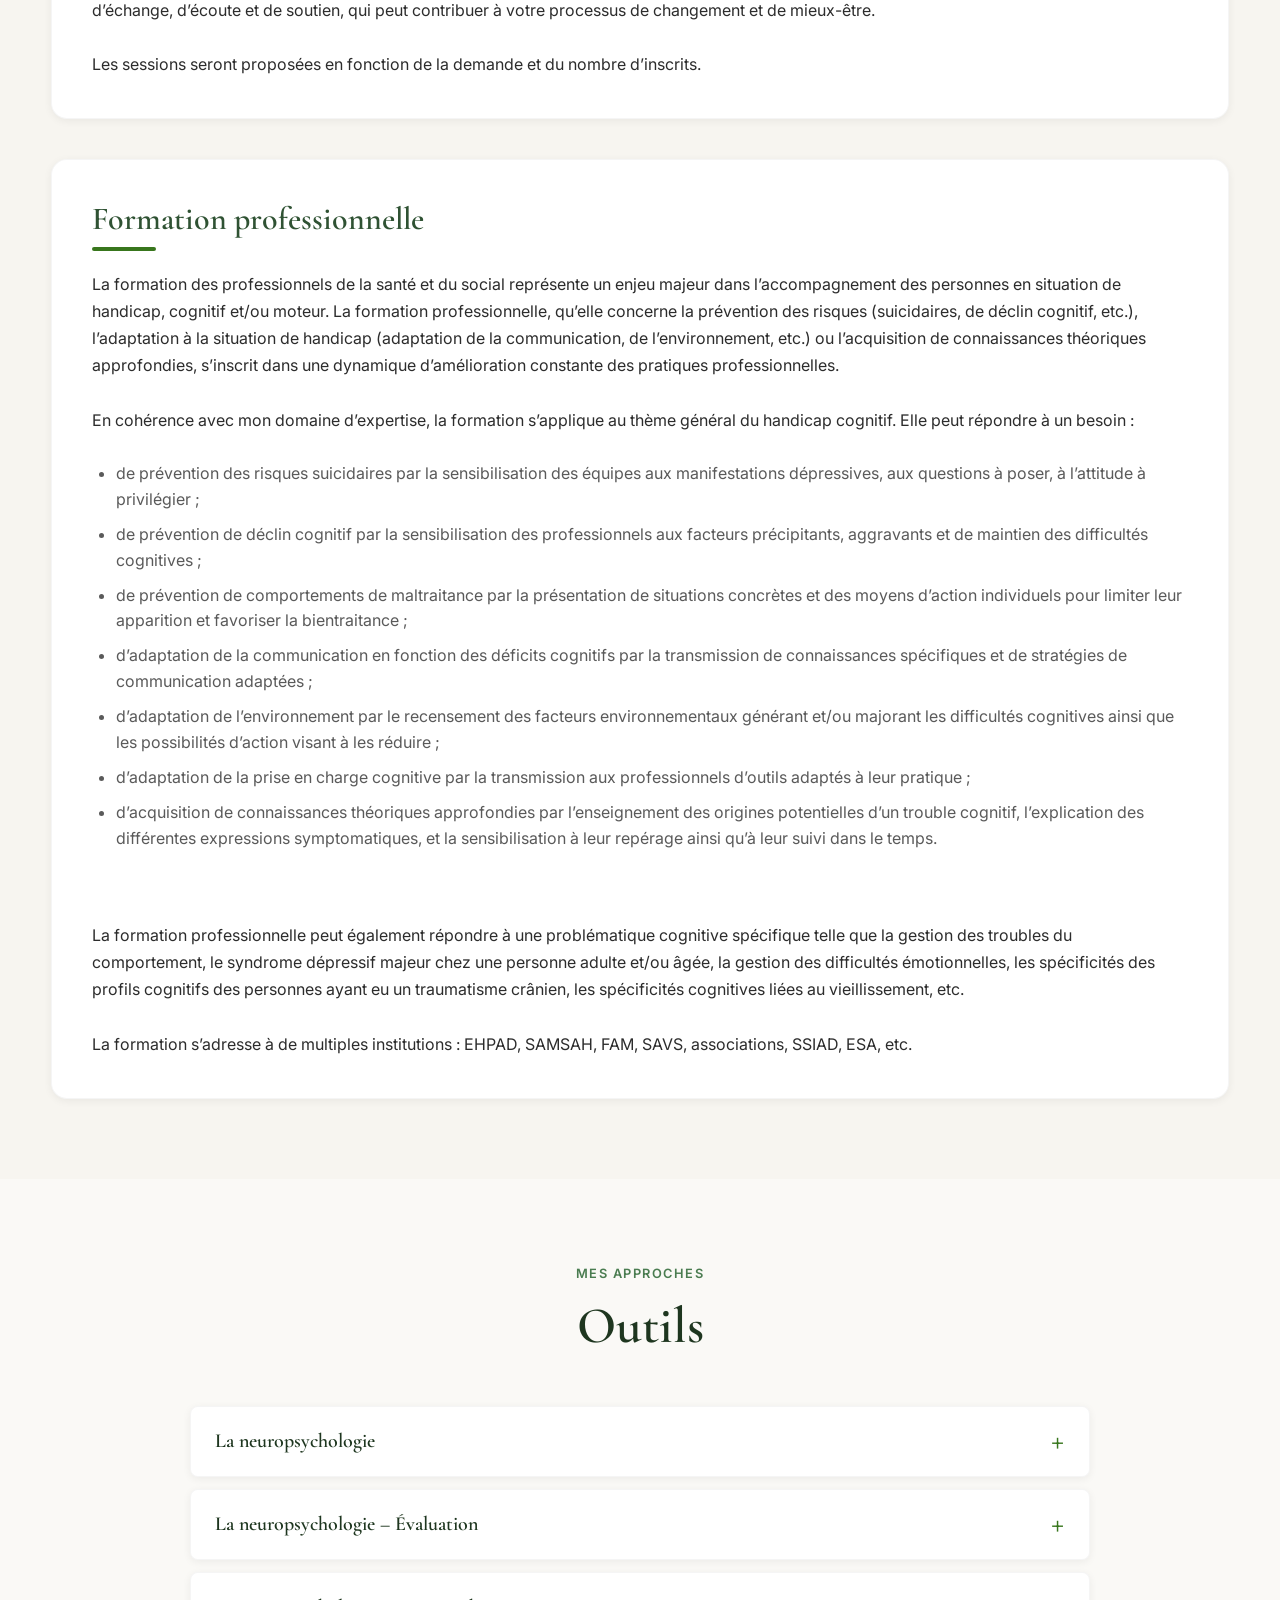
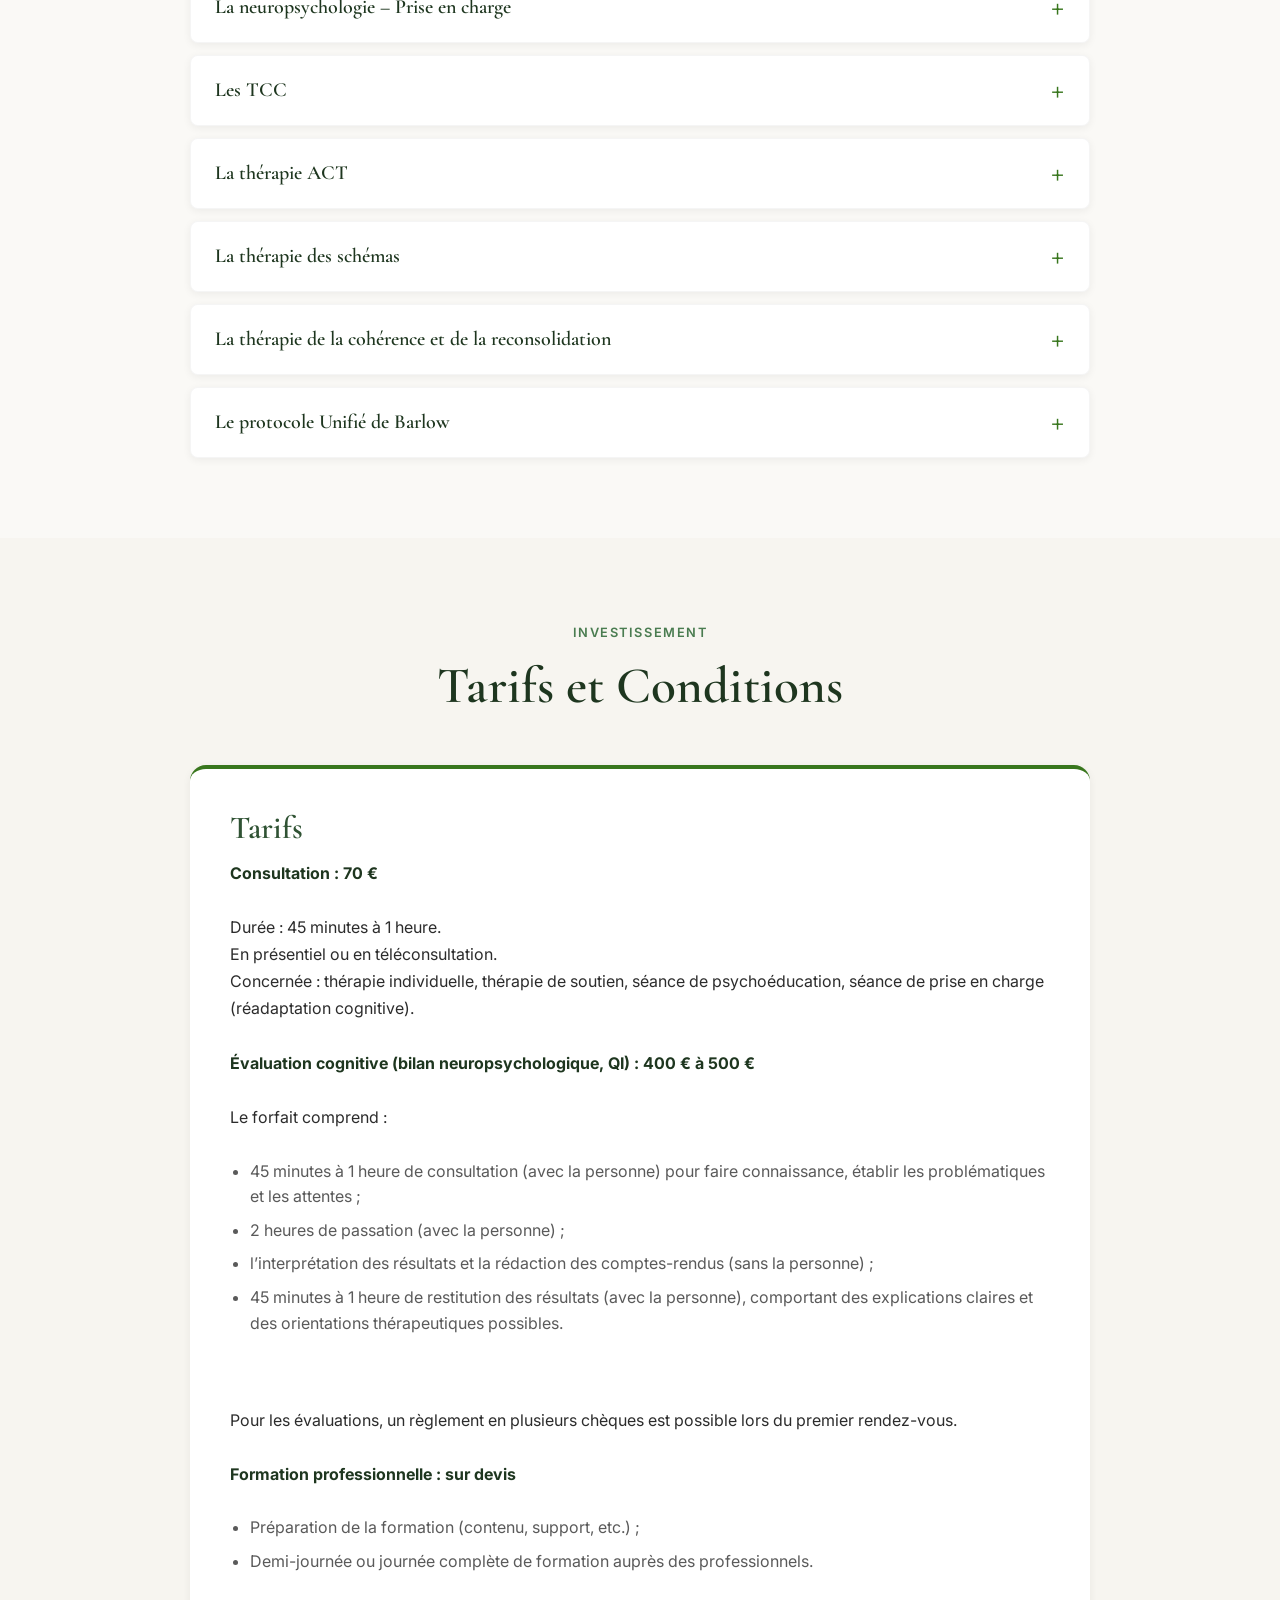
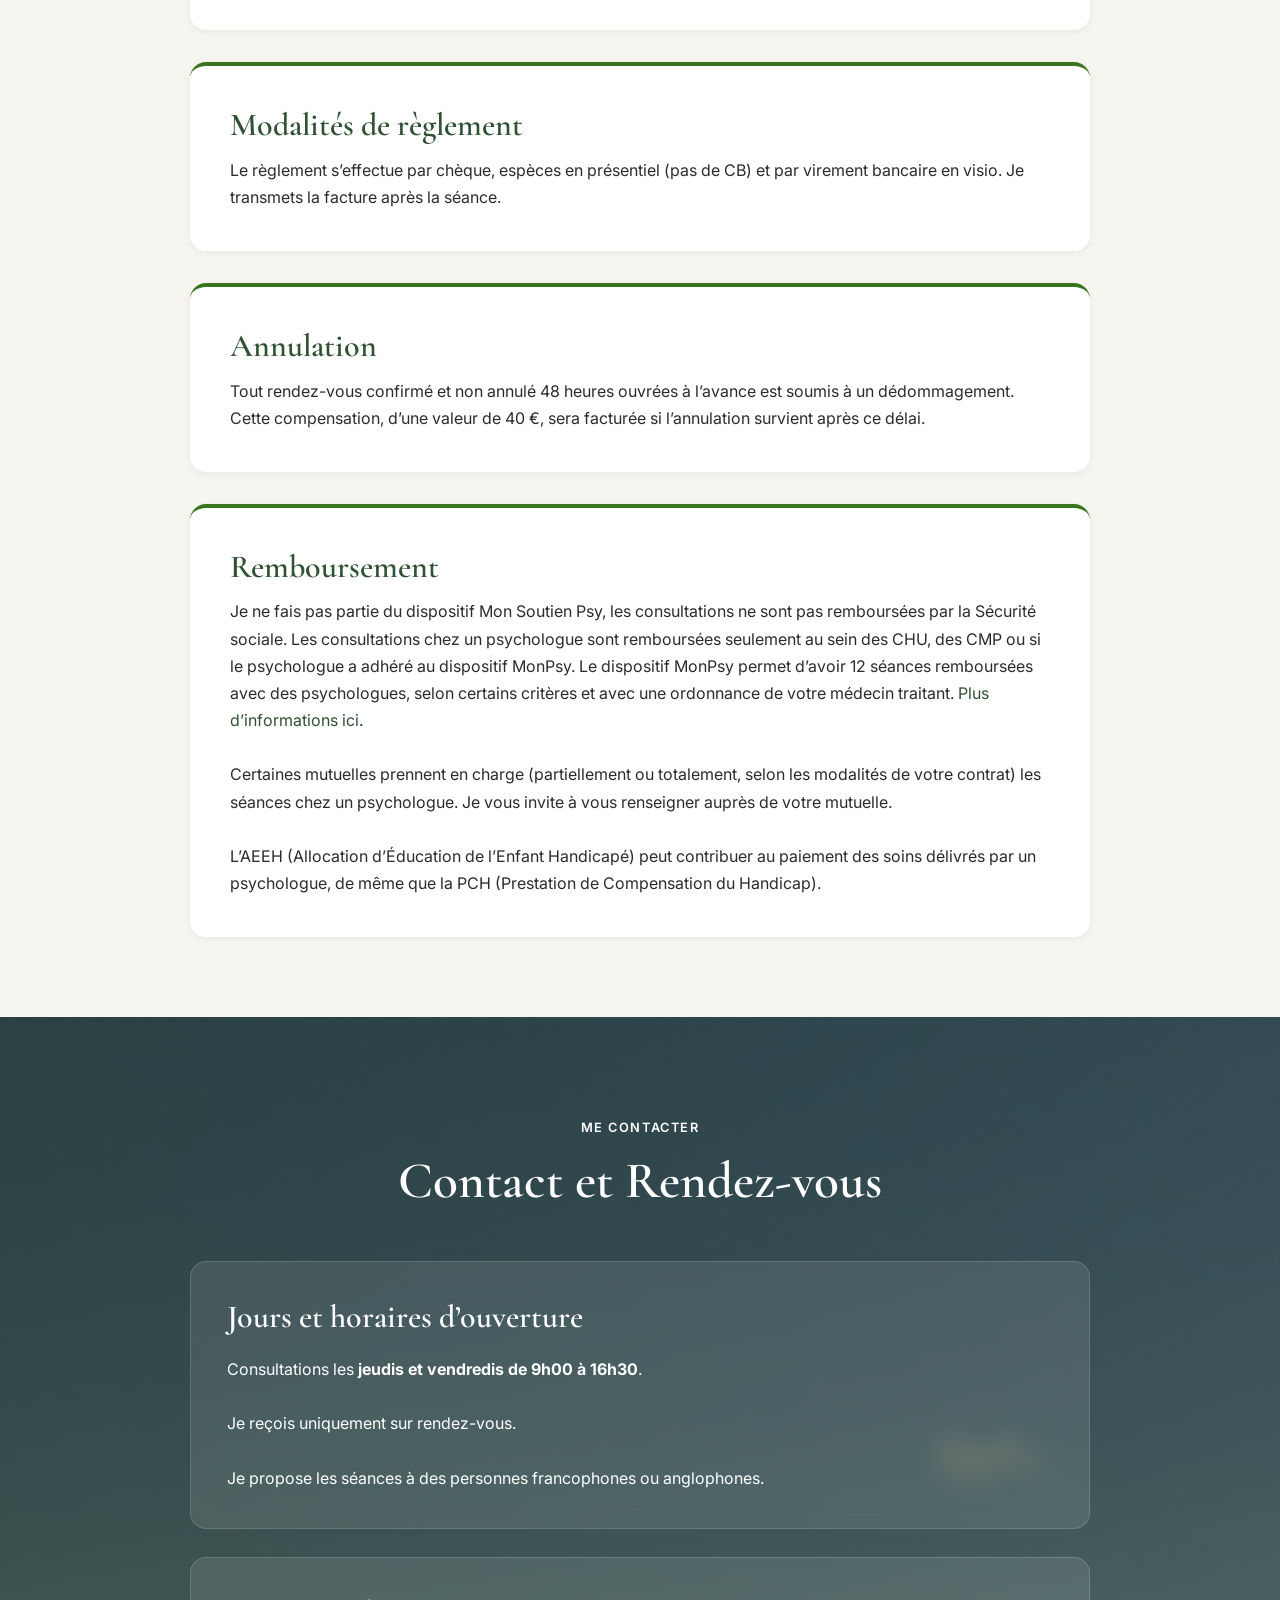
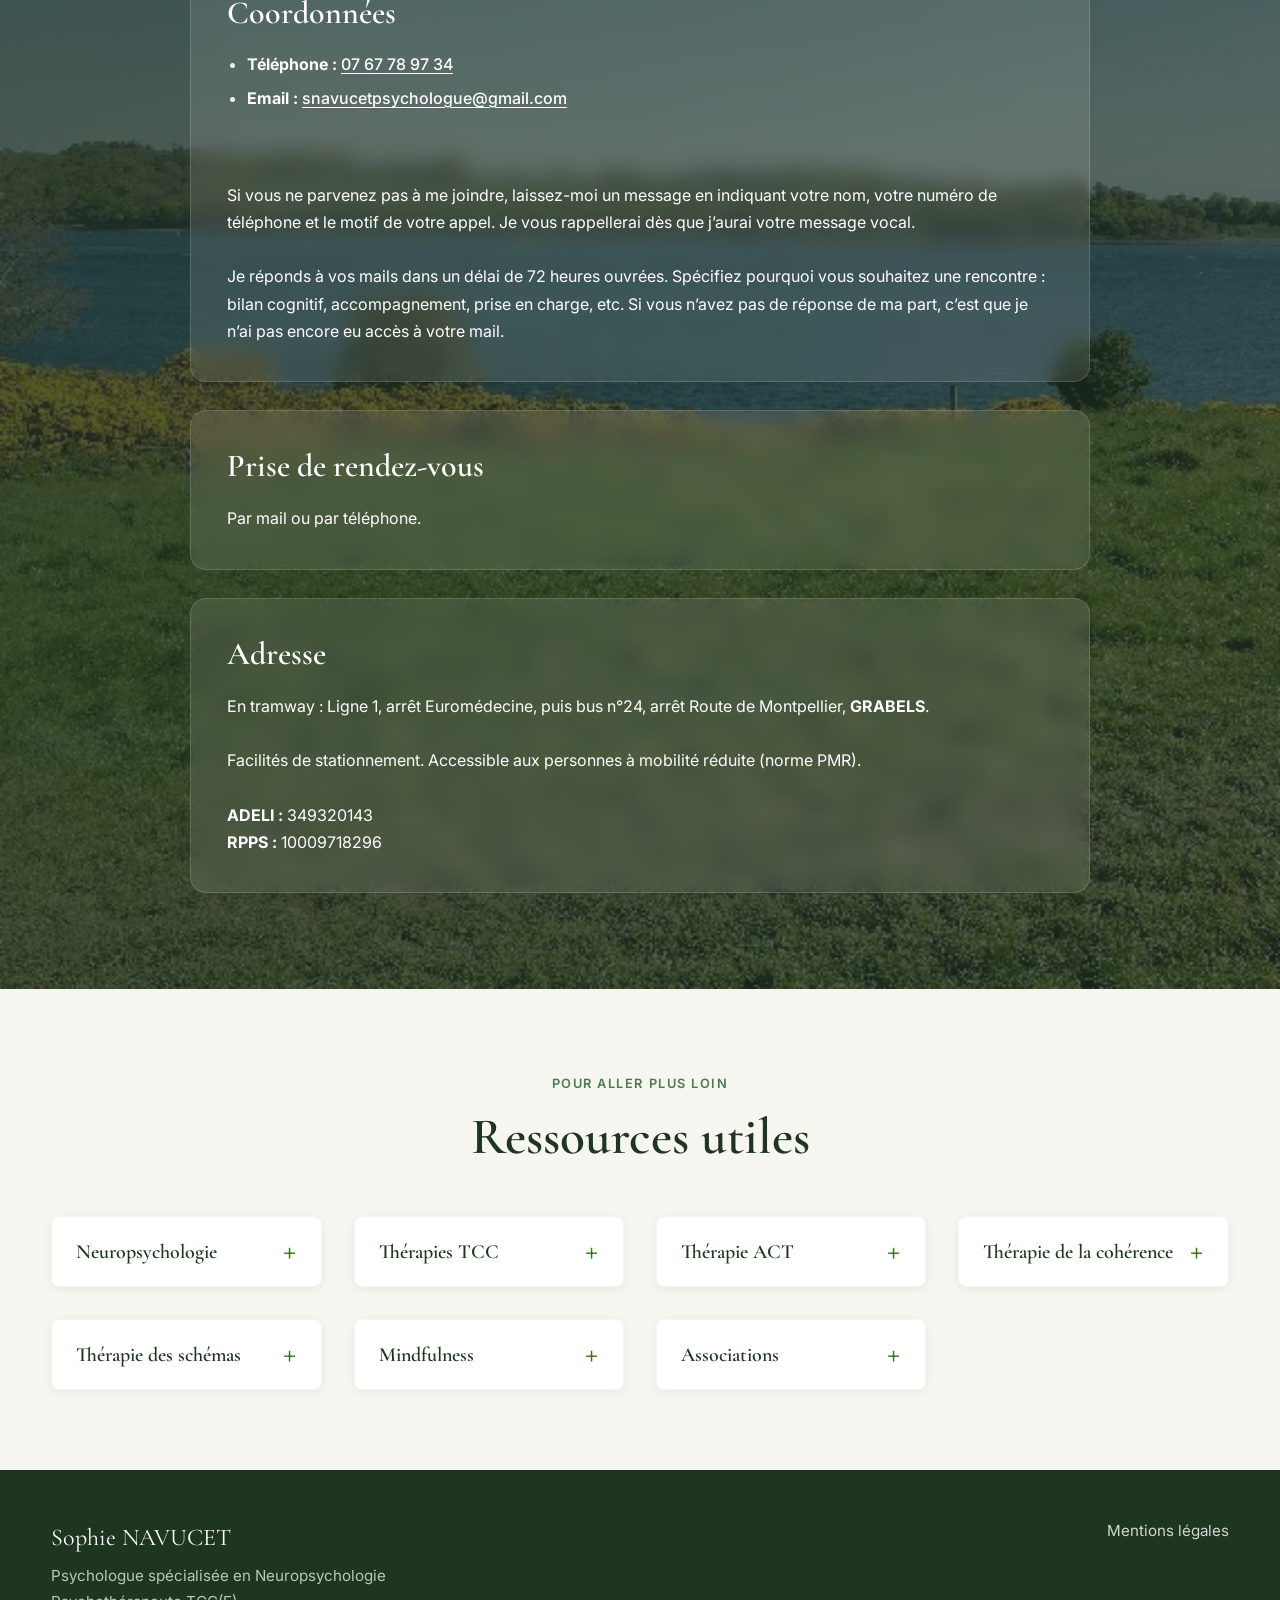
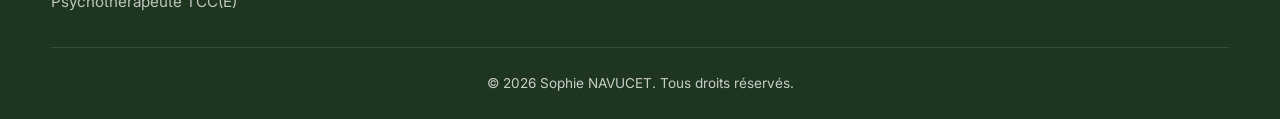
==== commit f78ebce3: "Correction des listes Markdown : tirets en puces, numeros en liste ordonnee, styles ameliores" ====
--- a/index.html
+++ b/index.html
@@ -179,6 +179,6 @@
     <svg xmlns="http://www.w3.org/2000/svg" width="24" height="24" viewBox="0 0 24 24" fill="none" stroke="currentColor" stroke-width="2" stroke-linecap="round" stroke-linejoin="round"><path d="m18 15-6-6-6 6"/></svg>
   </button>
 
-  <script src="app.js?v=8"></script>
+  <script src="app.js?v=9"></script>
 </body>
 </html>
--- a/style.css
+++ b/style.css
@@ -561,12 +561,48 @@
 }
 
 .card ul,
-.card ol {
-  padding-left: 1.25rem;
-}
-
-.card li {
-  margin-bottom: 0.5rem;
+.card ol,
+.accordion__panel ul,
+.accordion__panel ol,
+.price-card ul,
+.price-card ol,
+.contact__box ul,
+.contact__box ol,
+.about__content ul,
+.about__content ol,
+.resource-group ul,
+.resource-group ol {
+  padding-left: 1.5rem;
+  margin-bottom: 1rem;
+  color: var(--color-text-light);
+}
+
+.card li,
+.accordion__panel li,
+.price-card li,
+.contact__box li,
+.about__content li,
+.resource-group li {
+  margin-bottom: 0.6rem;
+  line-height: 1.6;
+}
+
+.card ul,
+.accordion__panel ul,
+.price-card ul,
+.contact__box ul,
+.about__content ul,
+.resource-group ul {
+  list-style-type: disc;
+}
+
+.card ol,
+.accordion__panel ol,
+.price-card ol,
+.contact__box ol,
+.about__content ol,
+.resource-group ol {
+  list-style-type: decimal;
 }
 
 .card strong {
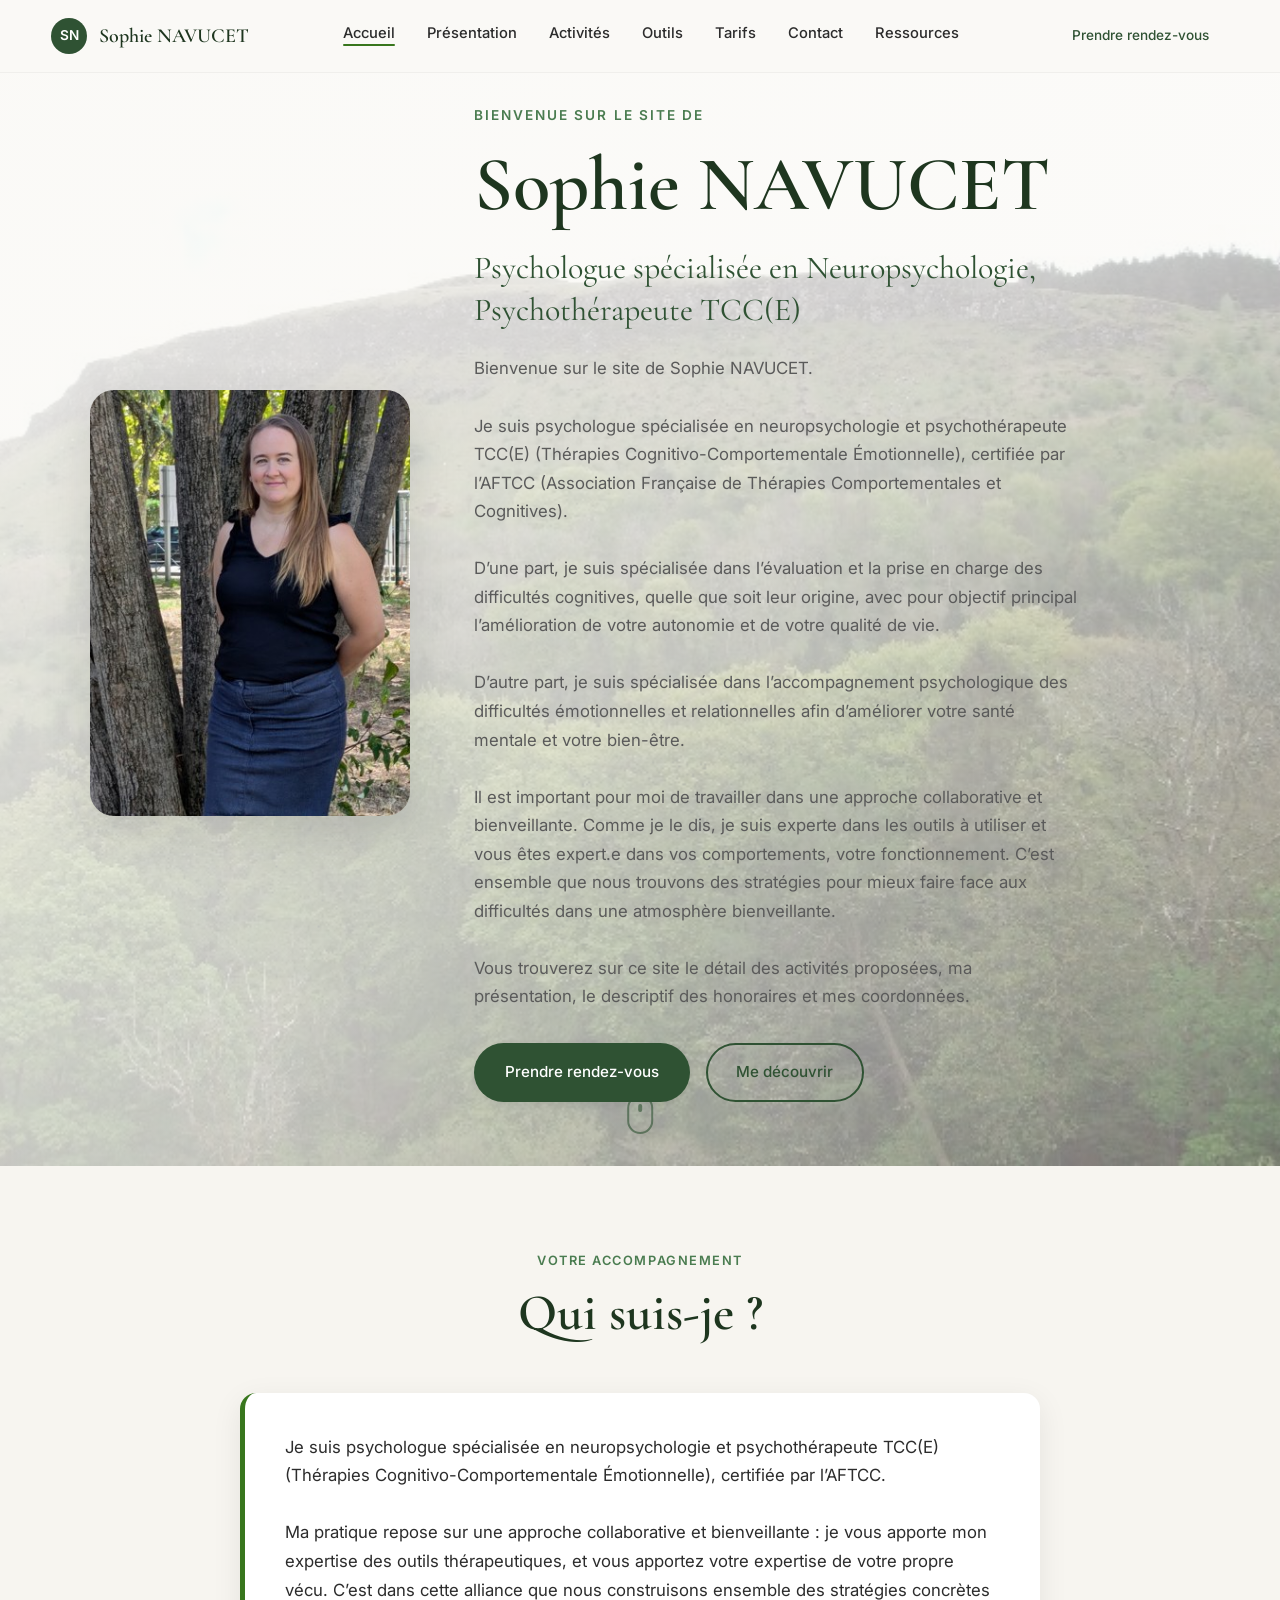
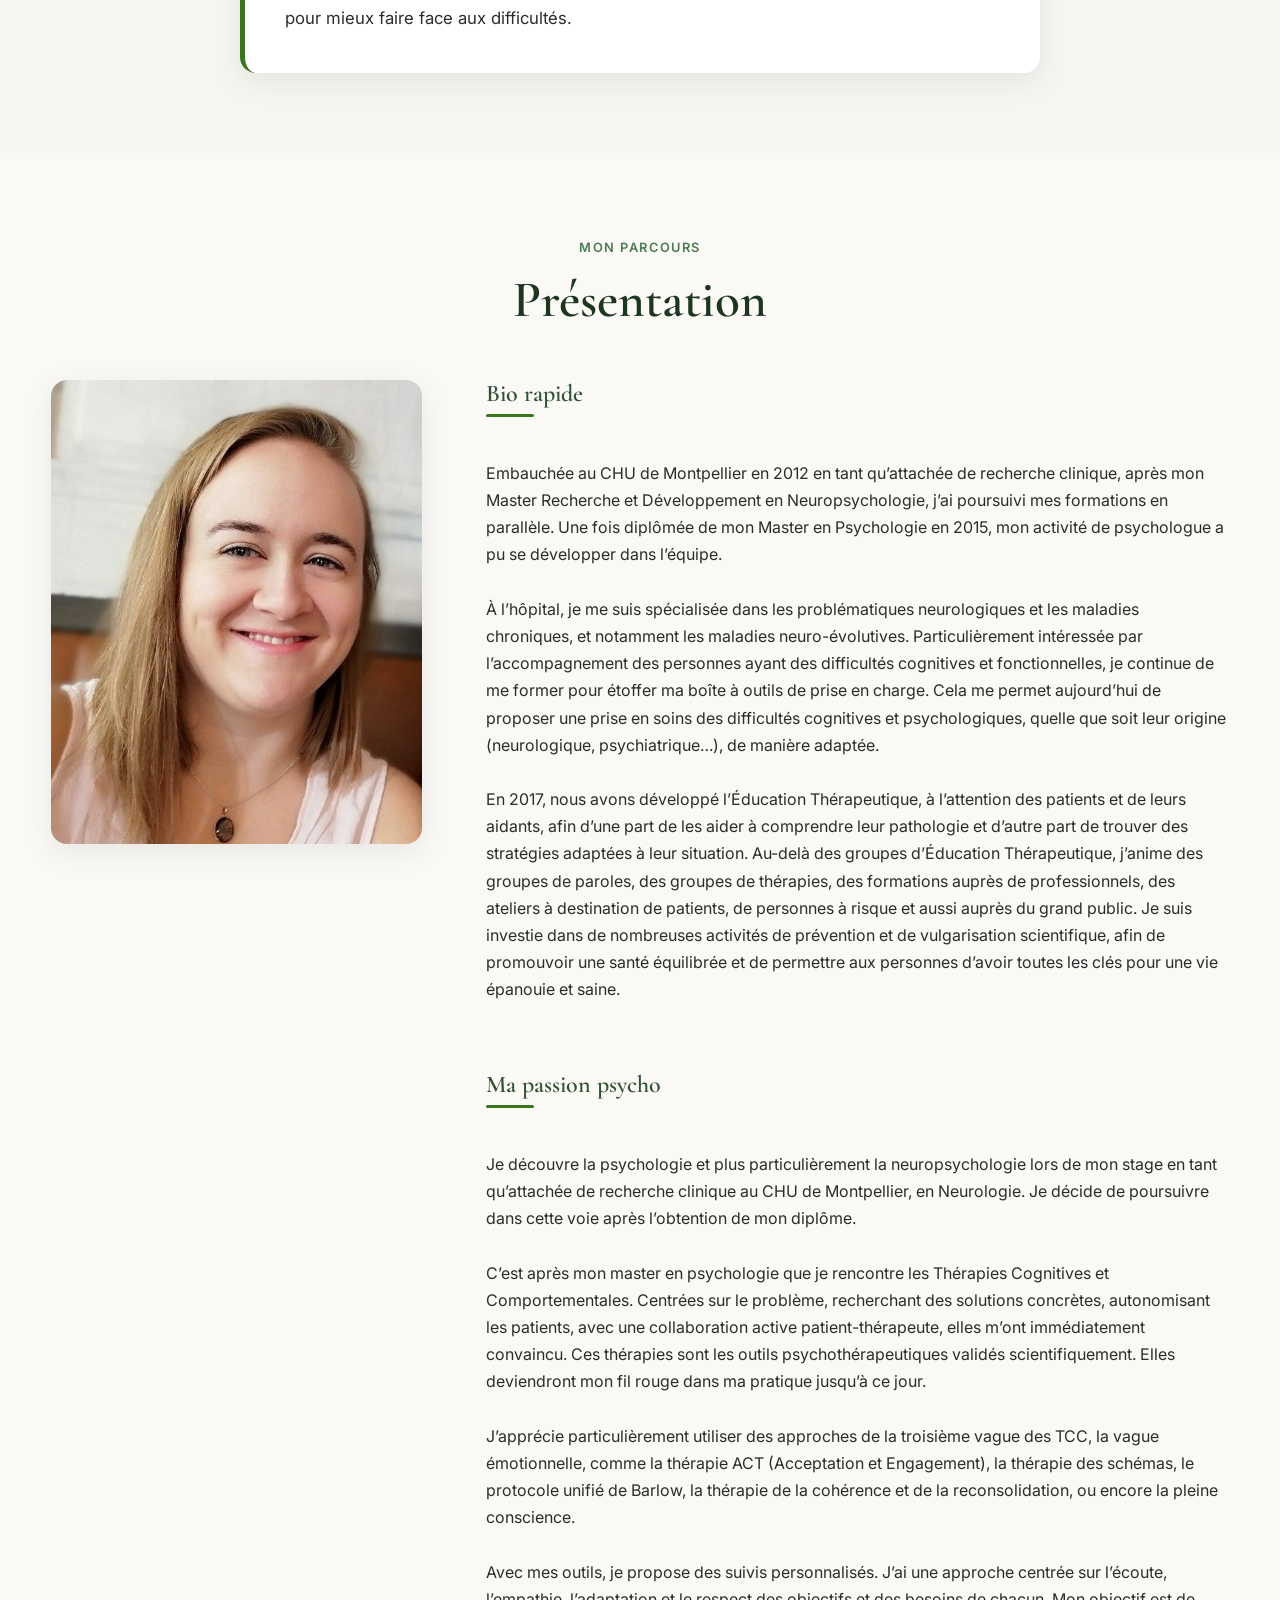
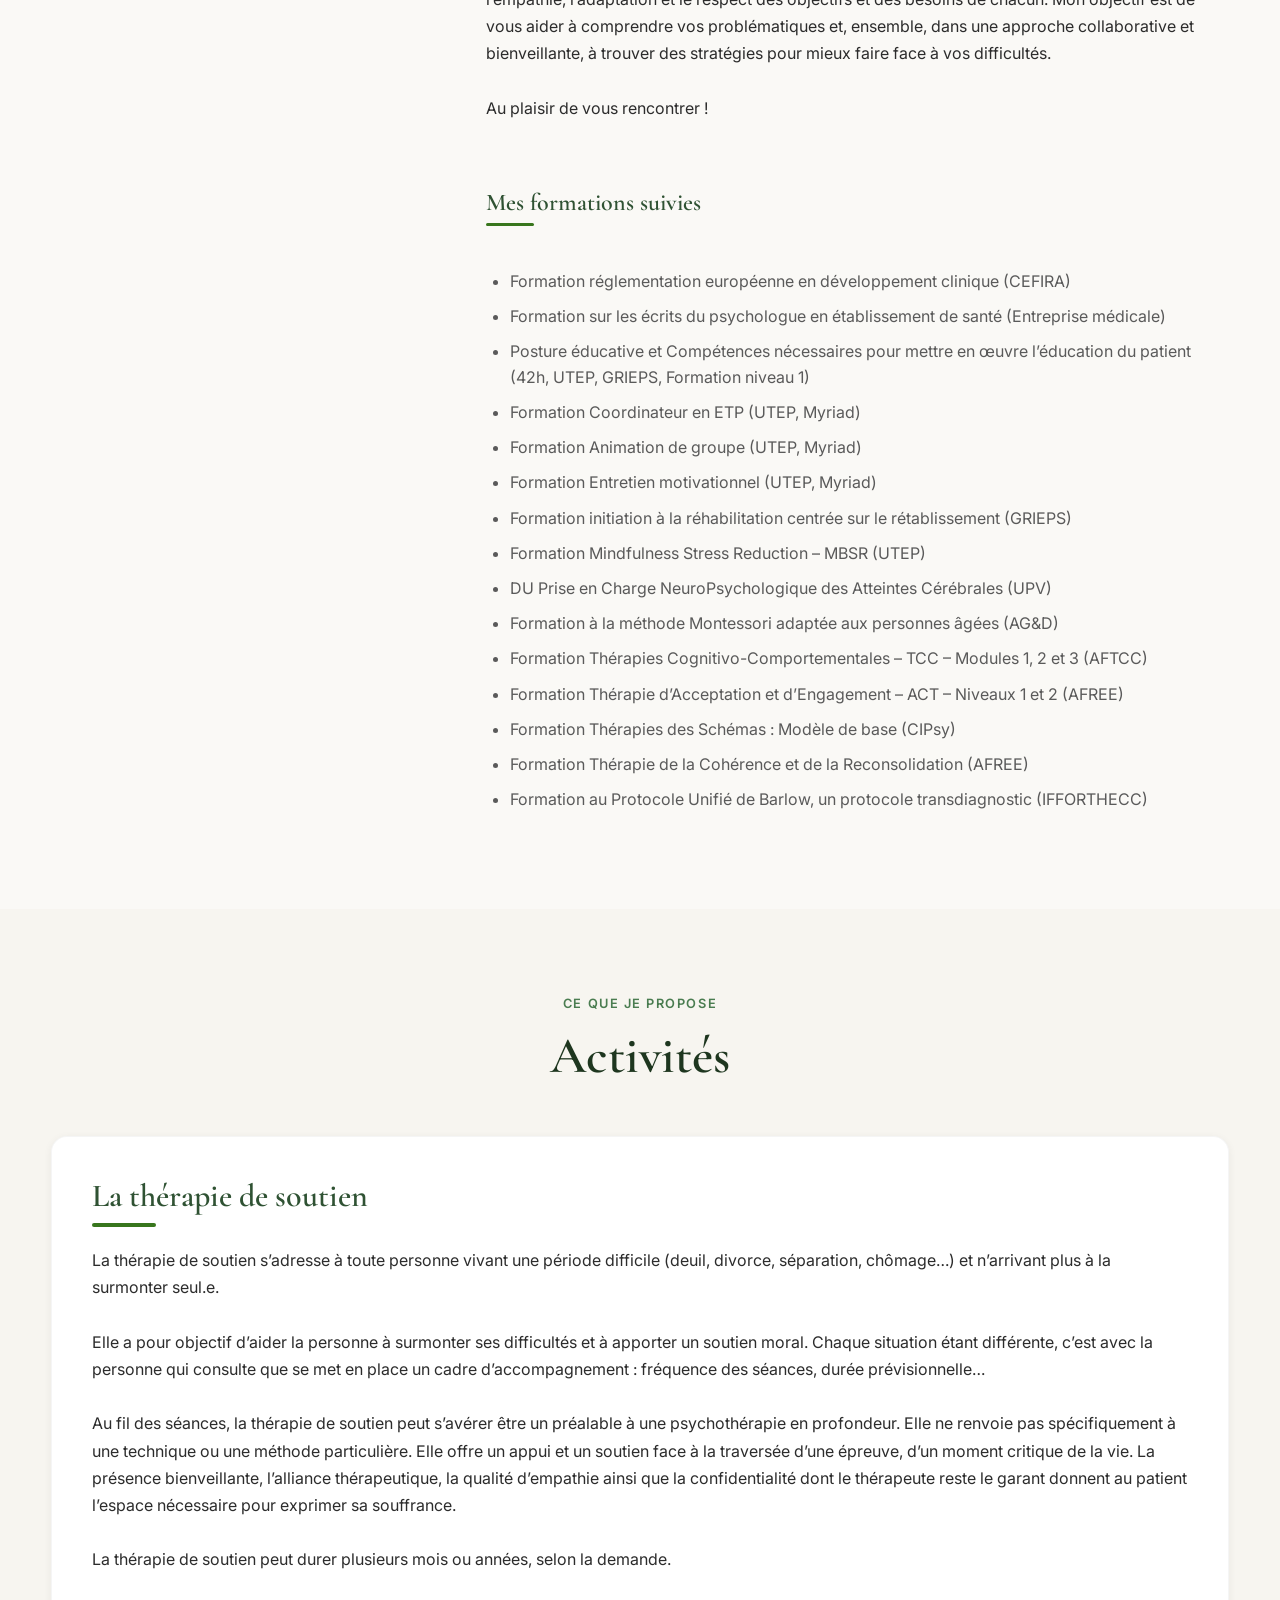
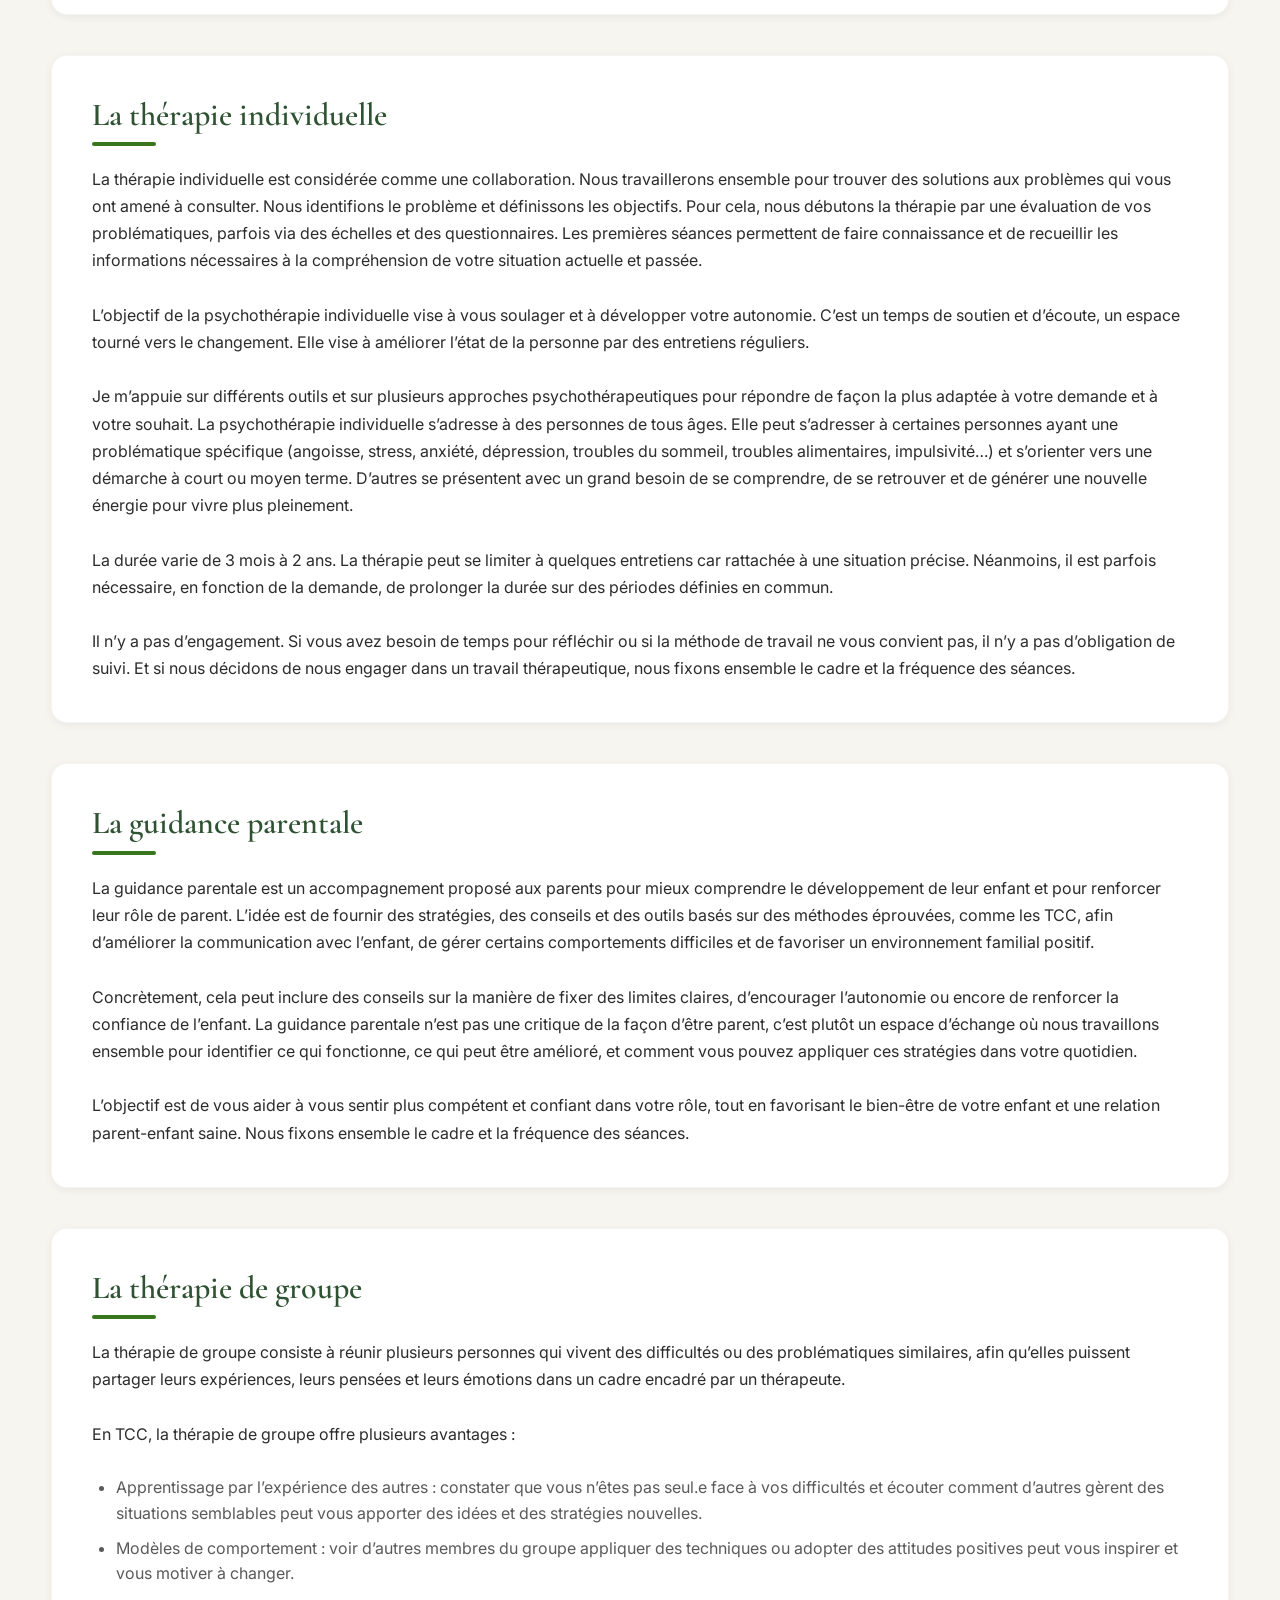
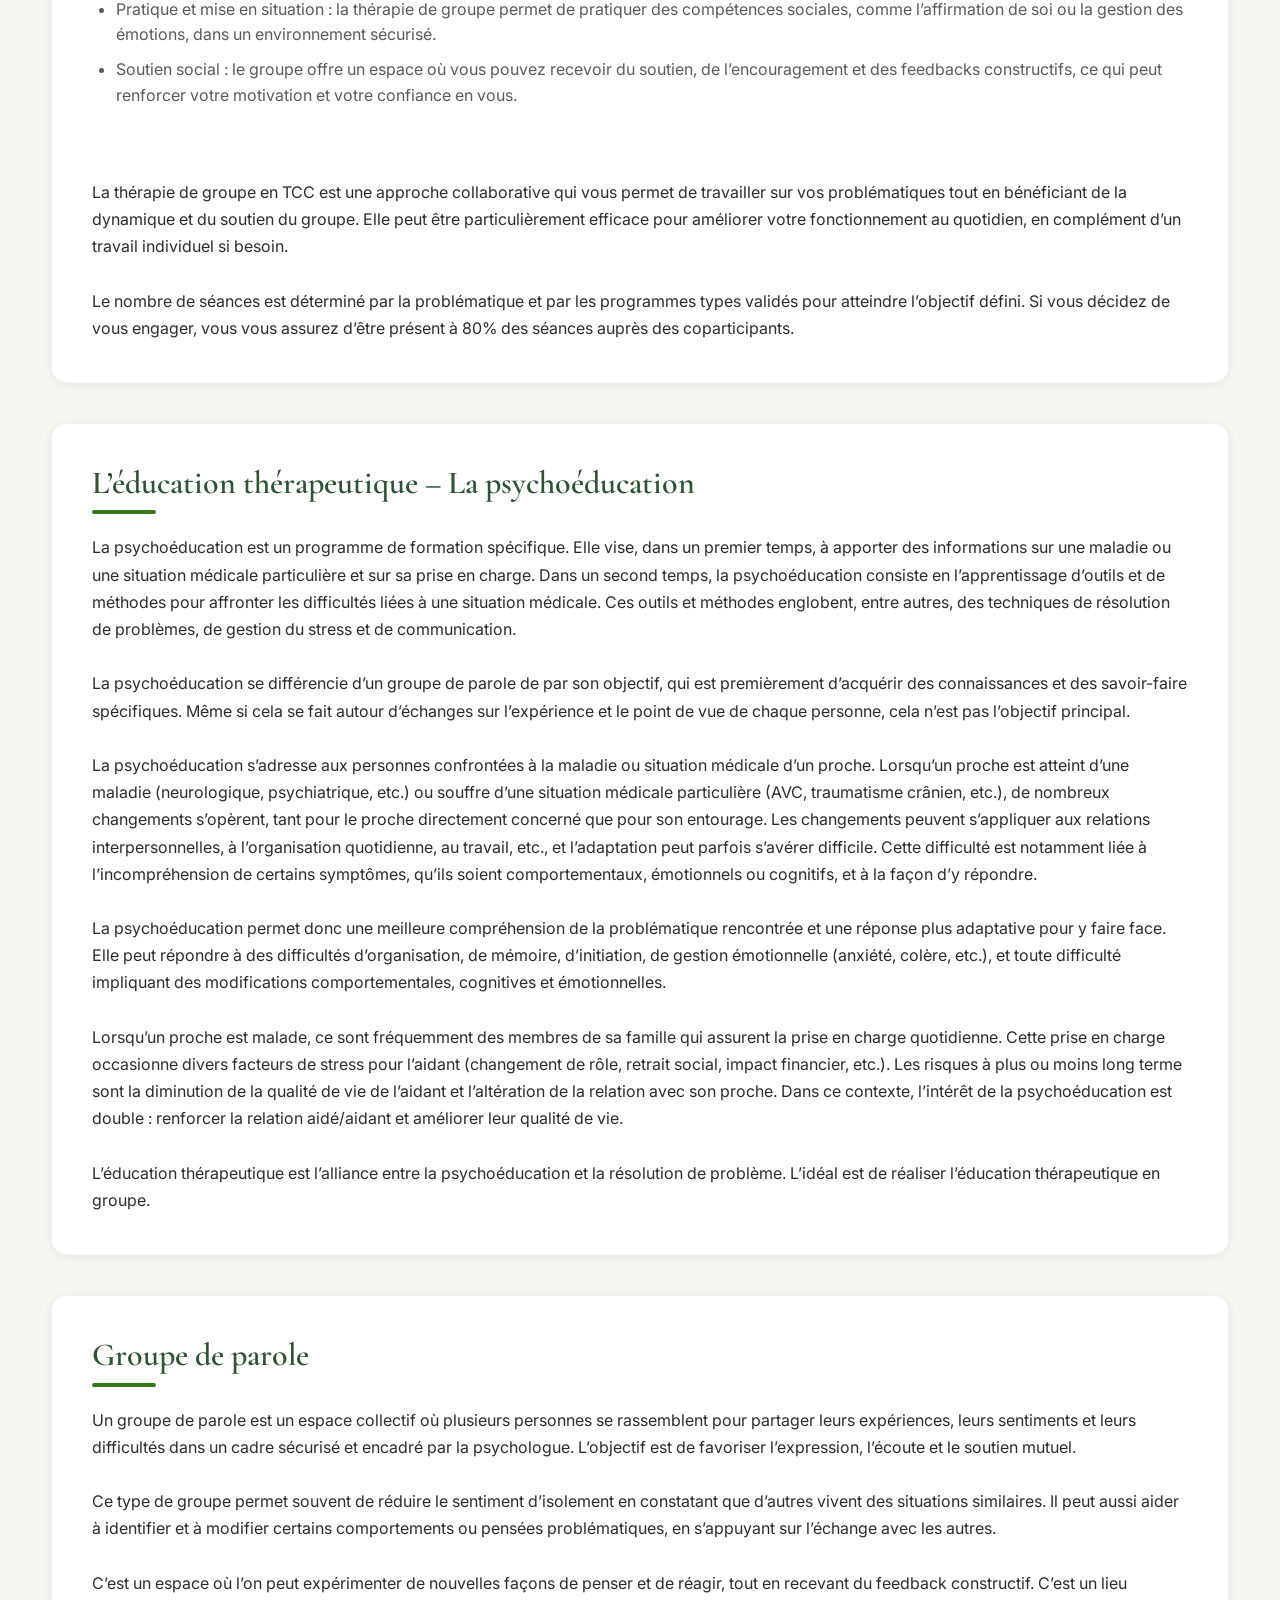
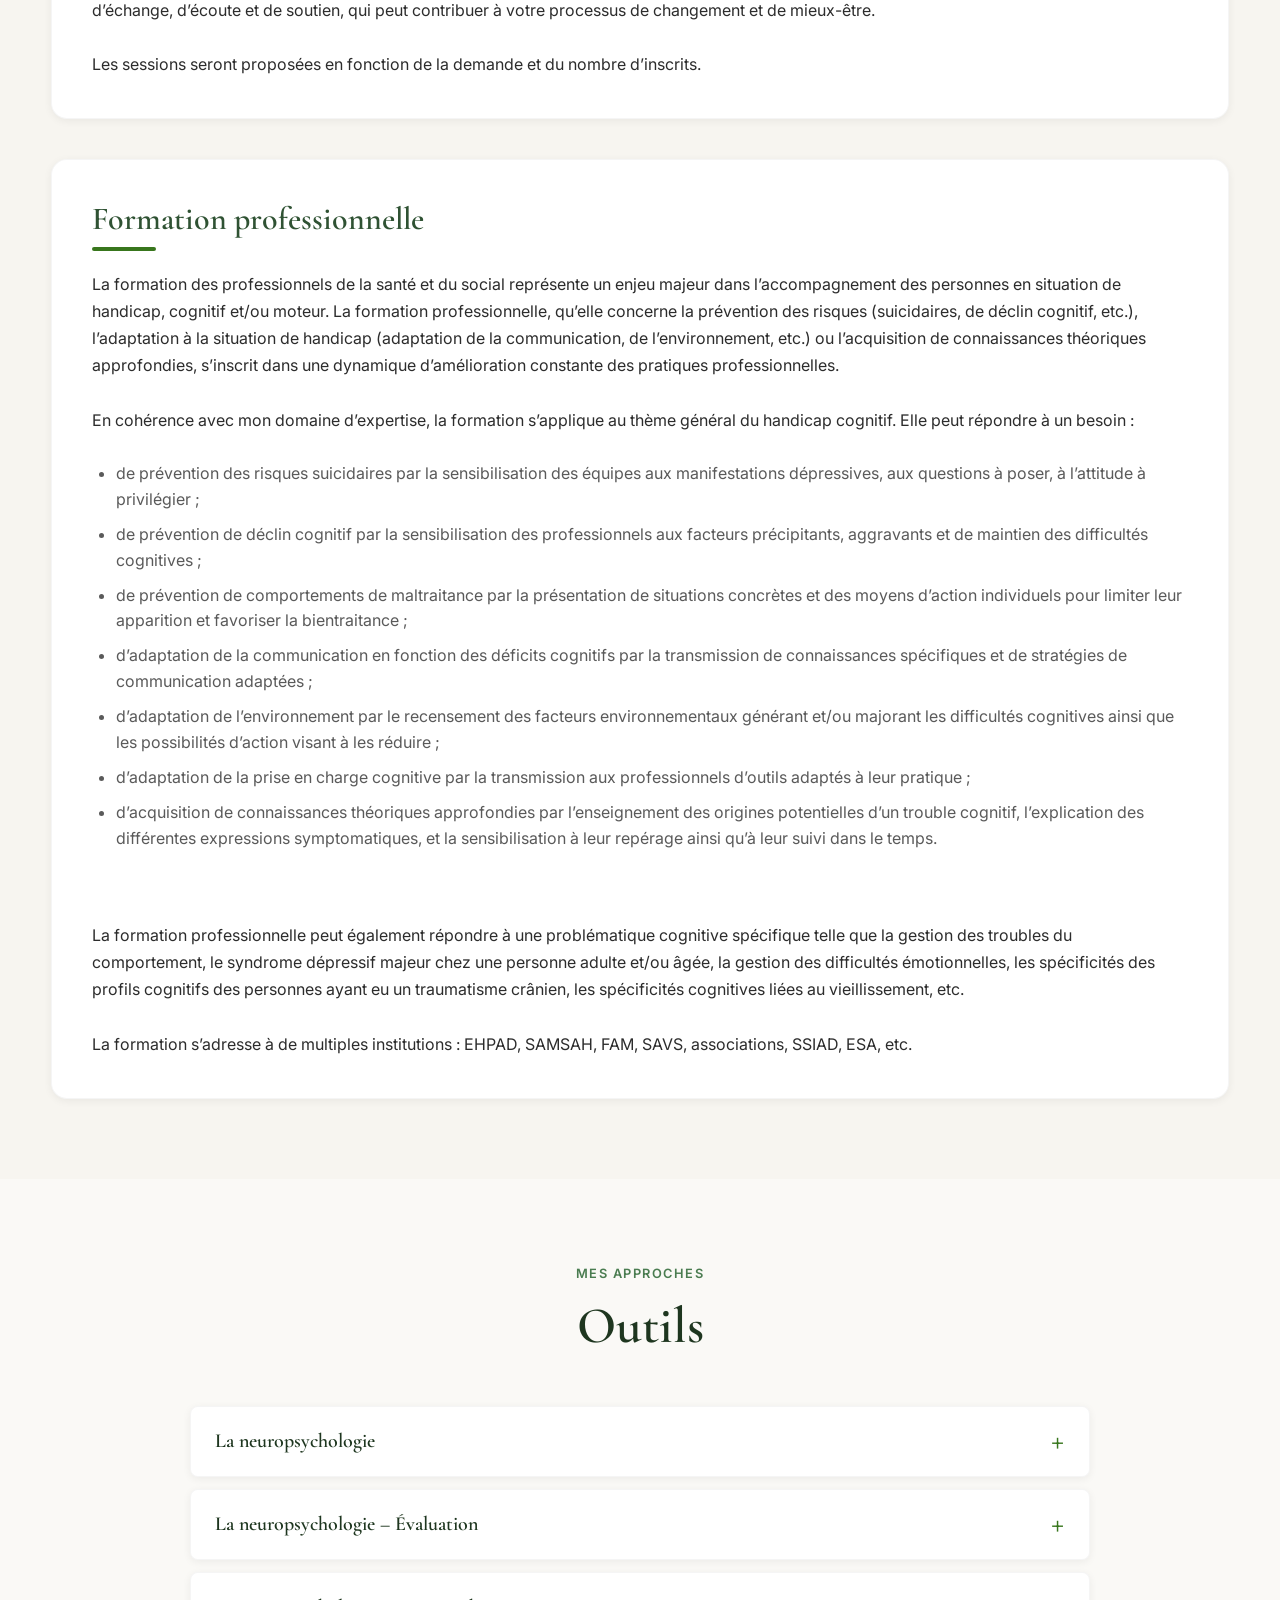
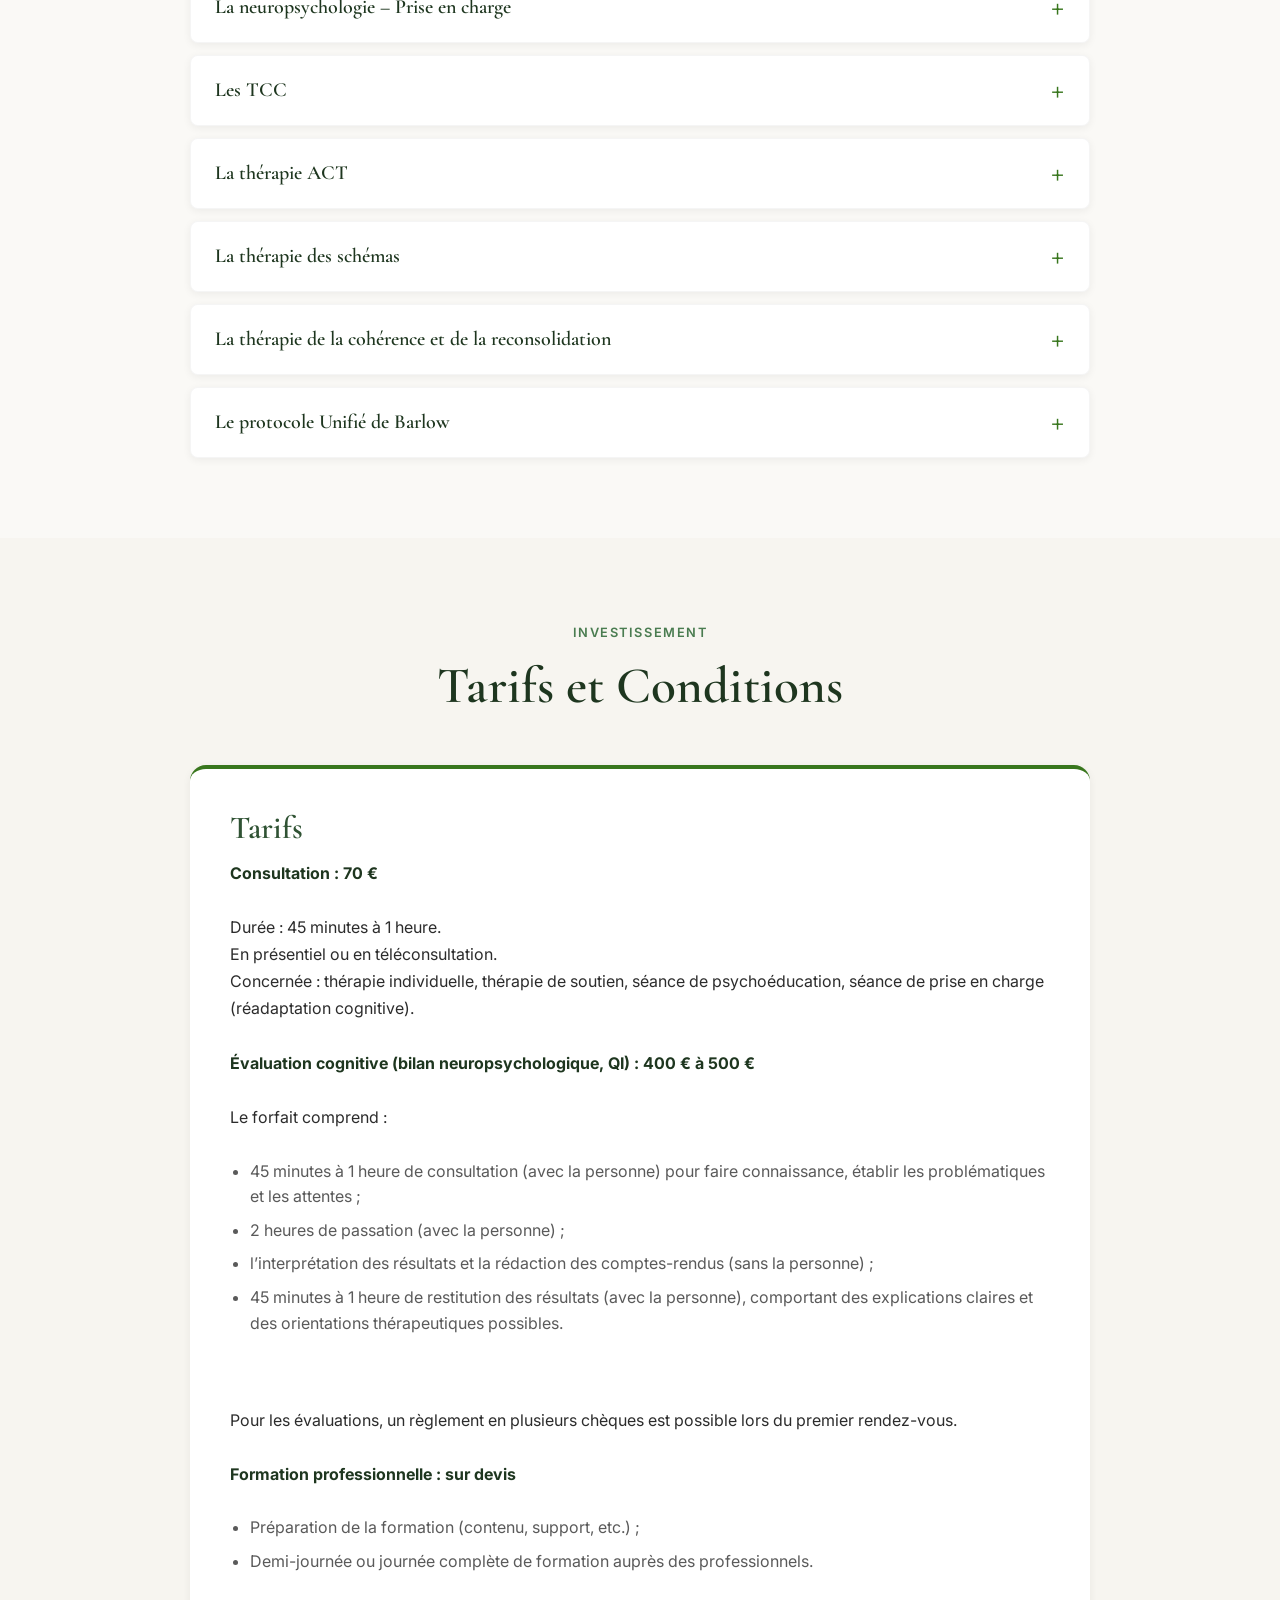
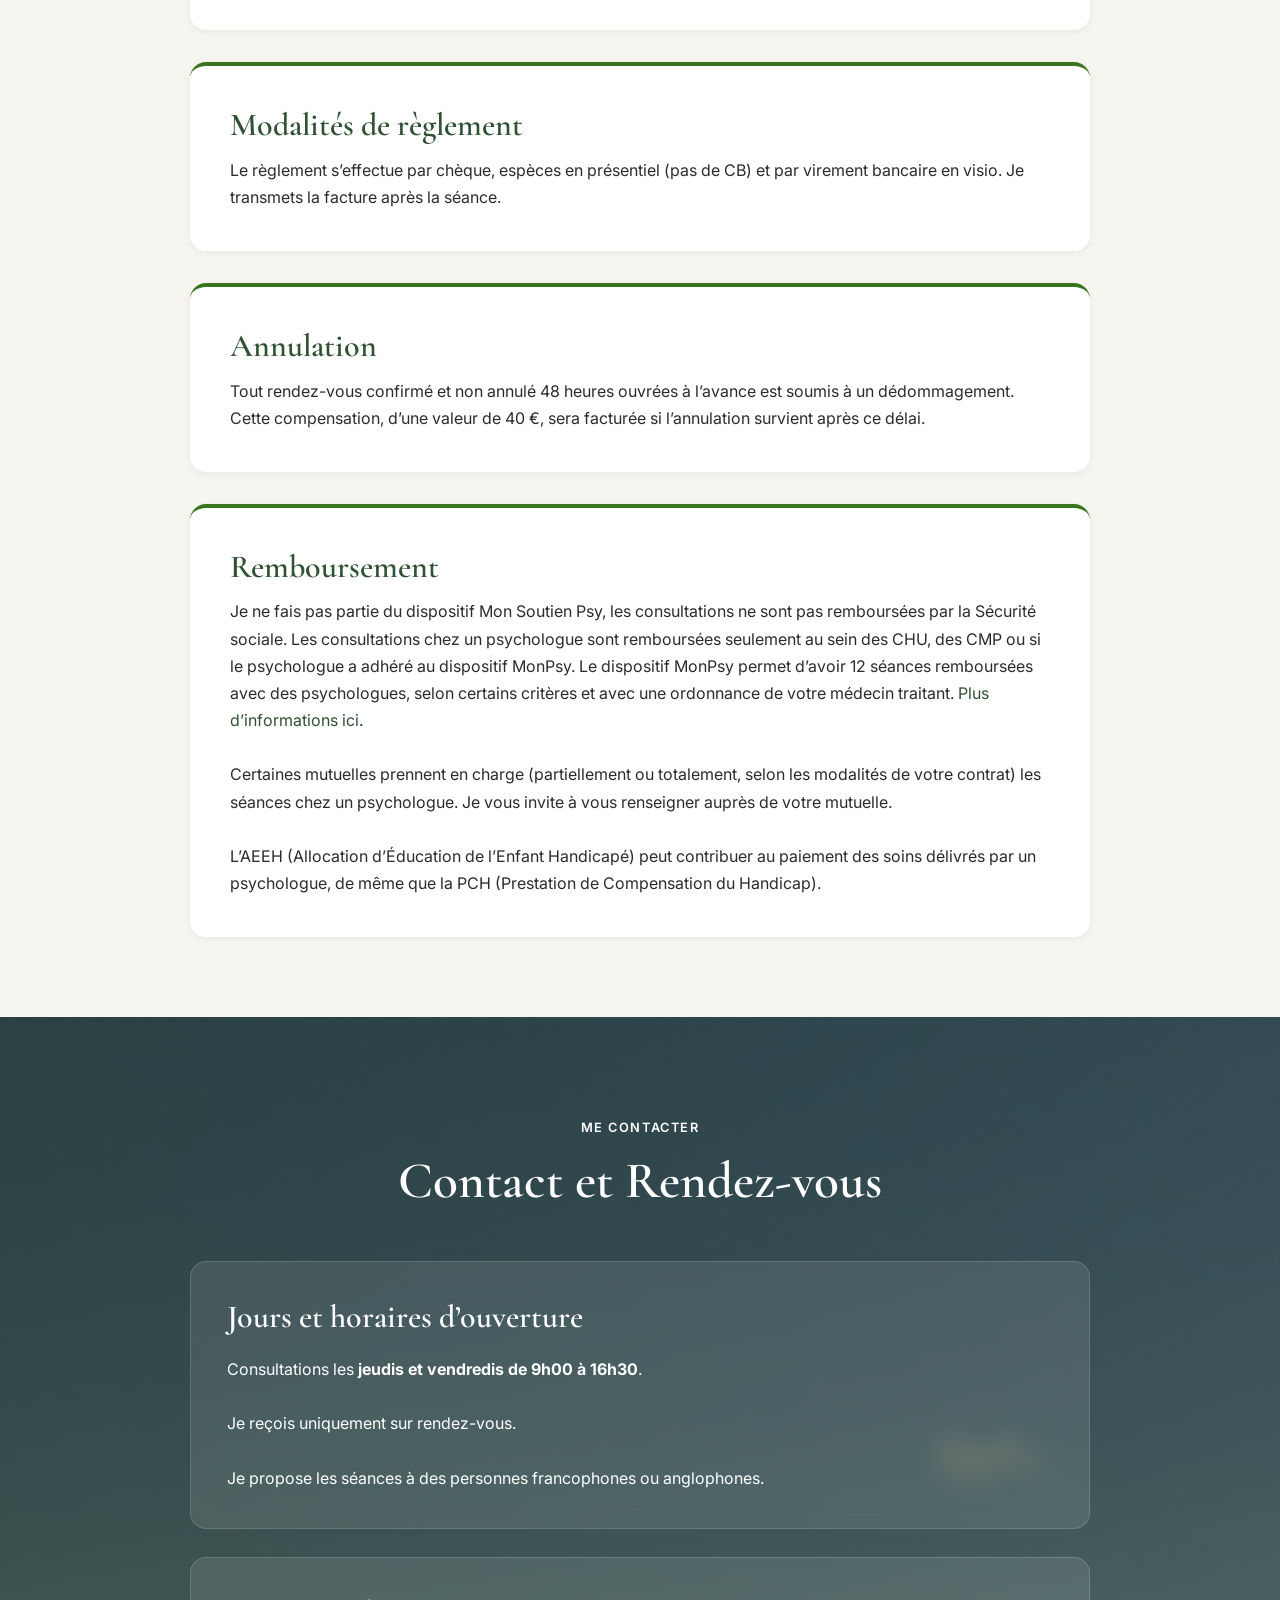
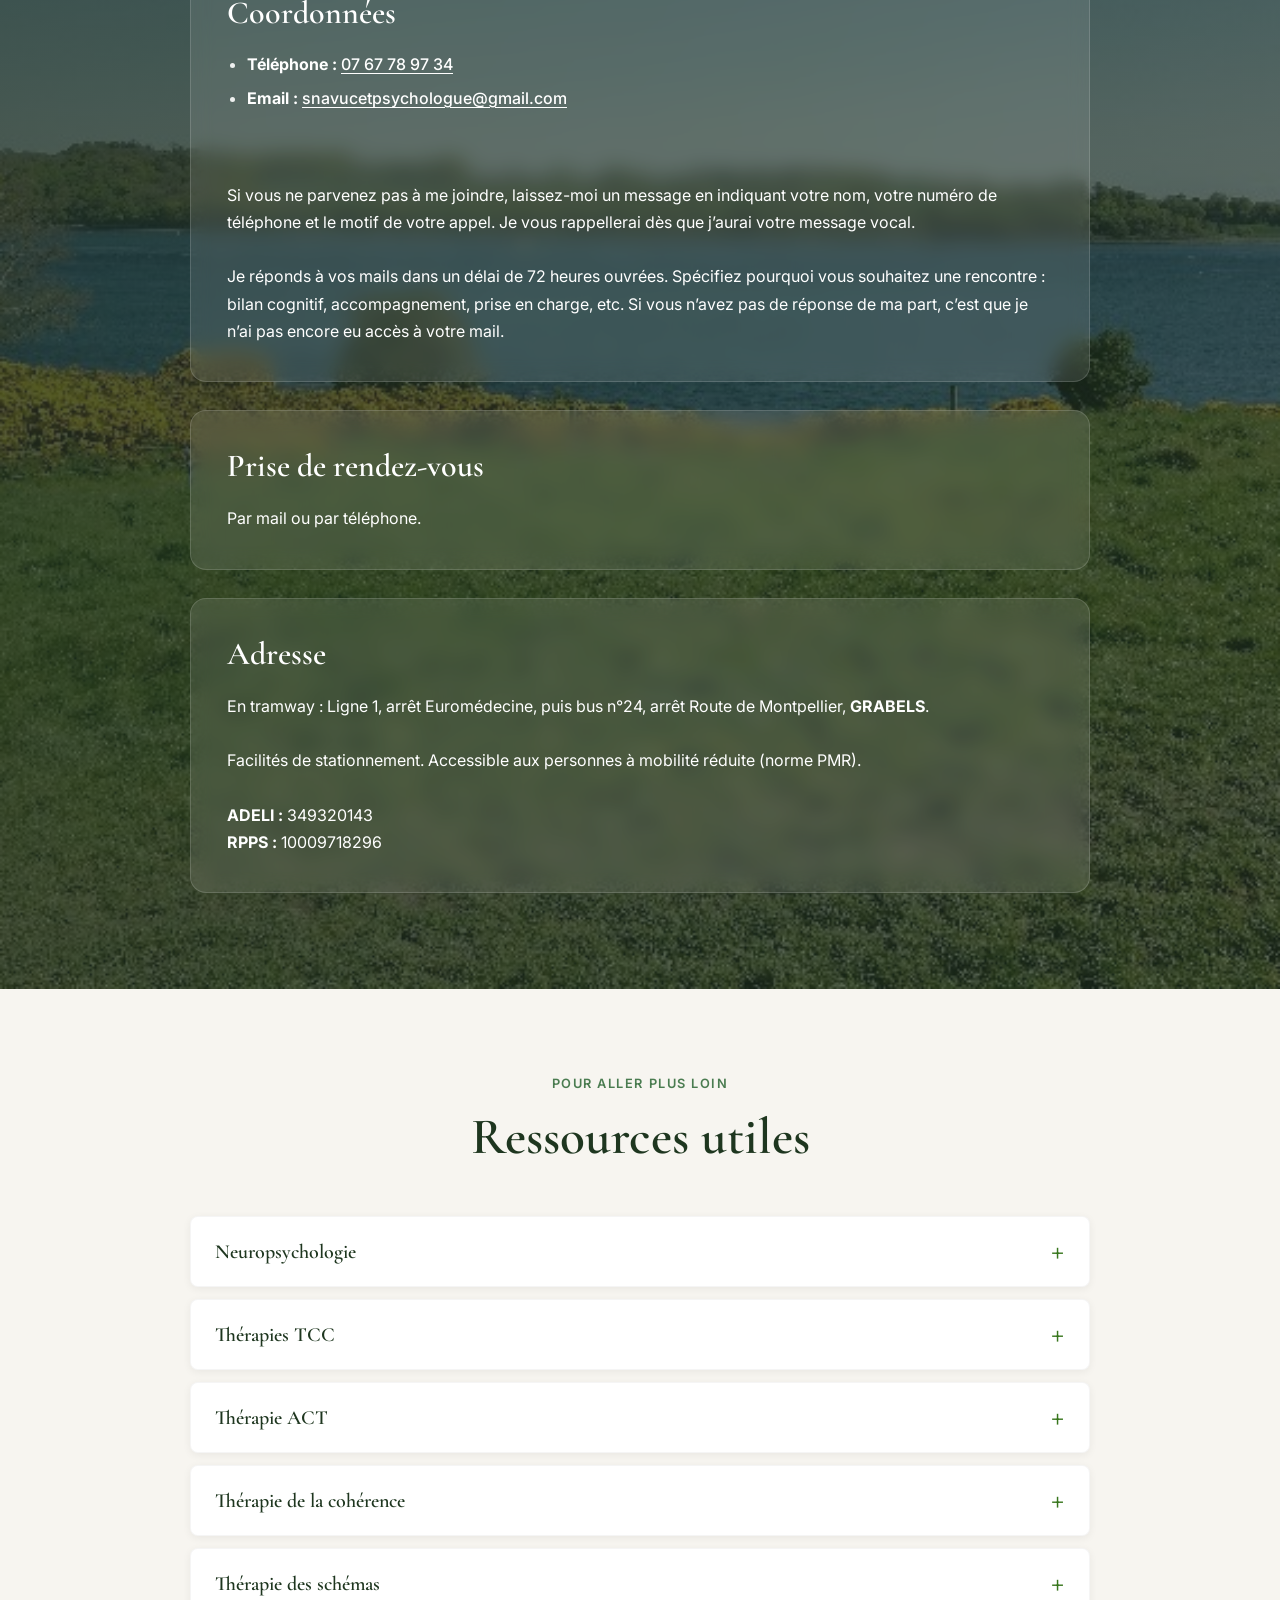
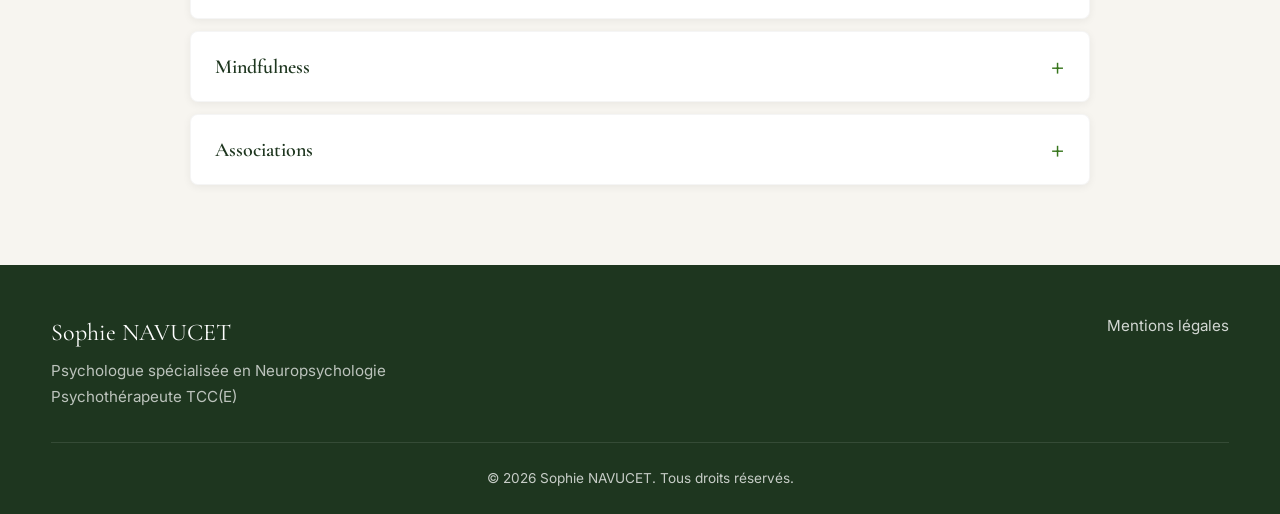
==== commit d82904d4: "Section Ressources : accordéon vertical unique centré comme Outils" ====
--- a/index.html
+++ b/index.html
@@ -10,7 +10,7 @@
   <link rel="preconnect" href="https://fonts.googleapis.com">
   <link rel="preconnect" href="https://fonts.gstatic.com" crossorigin>
   <link href="https://fonts.googleapis.com/css2?family=Cormorant+Garamond:ital,wght@0,400;0,600;1,400&family=Inter:wght@300;400;500;600&display=swap" rel="stylesheet">
-  <link rel="stylesheet" href="style.css">
+  <link rel="stylesheet" href="style.css?v=2">
   <script type="application/ld+json">
   {
     "@context": "https://schema.org",
@@ -179,6 +179,6 @@
     <svg xmlns="http://www.w3.org/2000/svg" width="24" height="24" viewBox="0 0 24 24" fill="none" stroke="currentColor" stroke-width="2" stroke-linecap="round" stroke-linejoin="round"><path d="m18 15-6-6-6 6"/></svg>
   </button>
 
-  <script src="app.js?v=9"></script>
+  <script src="app.js?v=10"></script>
 </body>
 </html>
--- a/style.css
+++ b/style.css
@@ -815,42 +815,11 @@
 
 /* Resources */
 .resources {
-  display: grid;
-  grid-template-columns: repeat(auto-fit, minmax(260px, 1fr));
-  gap: 2rem;
-}
-
-.resource-group {
-  background: var(--color-white);
-  border-radius: var(--radius-md);
-  padding: 1.75rem;
-  box-shadow: var(--shadow-sm);
-}
-
-.resource-group h3 {
-  color: var(--color-primary);
-  font-size: 1.25rem;
-  margin-bottom: 1rem;
-  padding-bottom: 0.5rem;
-  border-bottom: 2px solid var(--color-accent-soft);
-}
-
-.resource-group h4 {
-  font-size: 1rem;
-  color: var(--color-primary-light);
-  margin-top: 1.25rem;
-  margin-bottom: 0.5rem;
-}
-
-.resource-group ul,
-.resource-group ol {
-  padding-left: 1rem;
-  font-size: 0.95rem;
-  color: var(--color-text-light);
-}
-
-.resource-group a {
-  word-break: break-word;
+  display: flex;
+  flex-direction: column;
+  gap: 0.75rem;
+  max-width: 900px;
+  margin: 0 auto;
 }
 
 /* Footer */
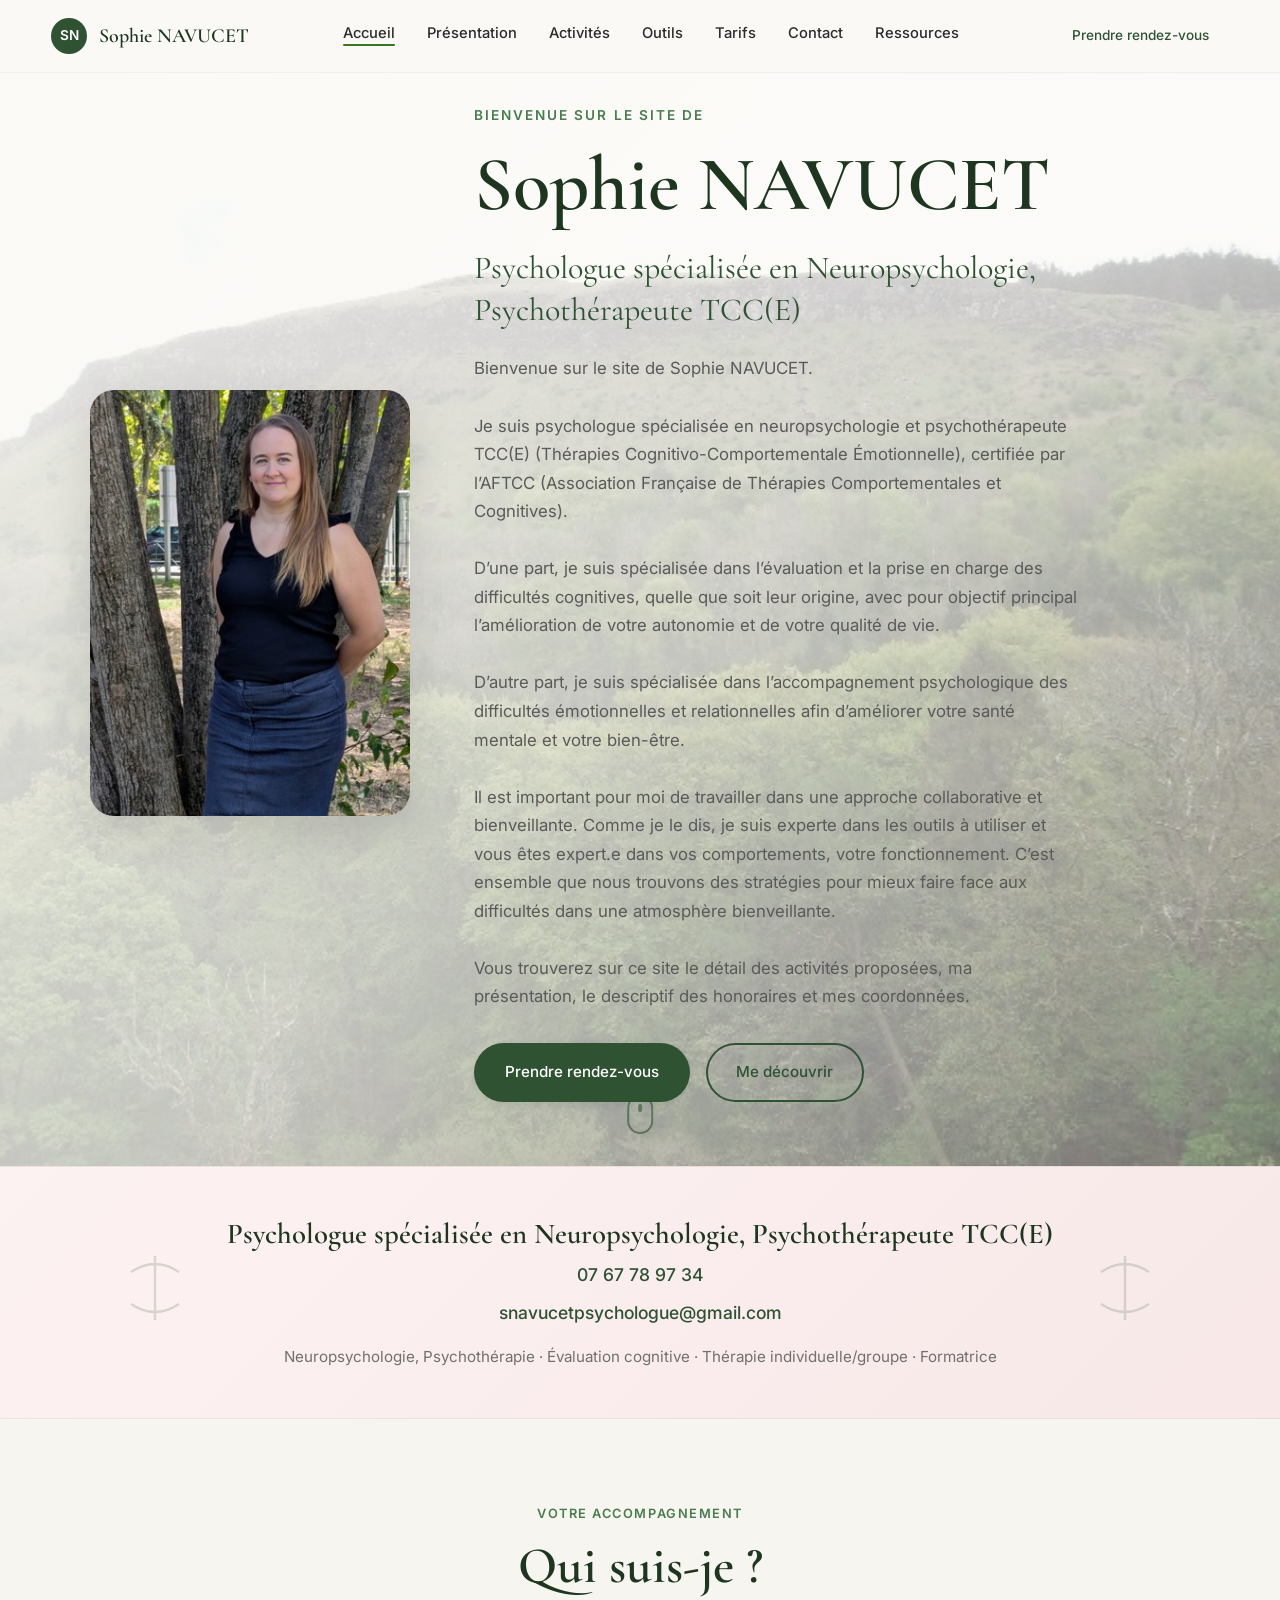
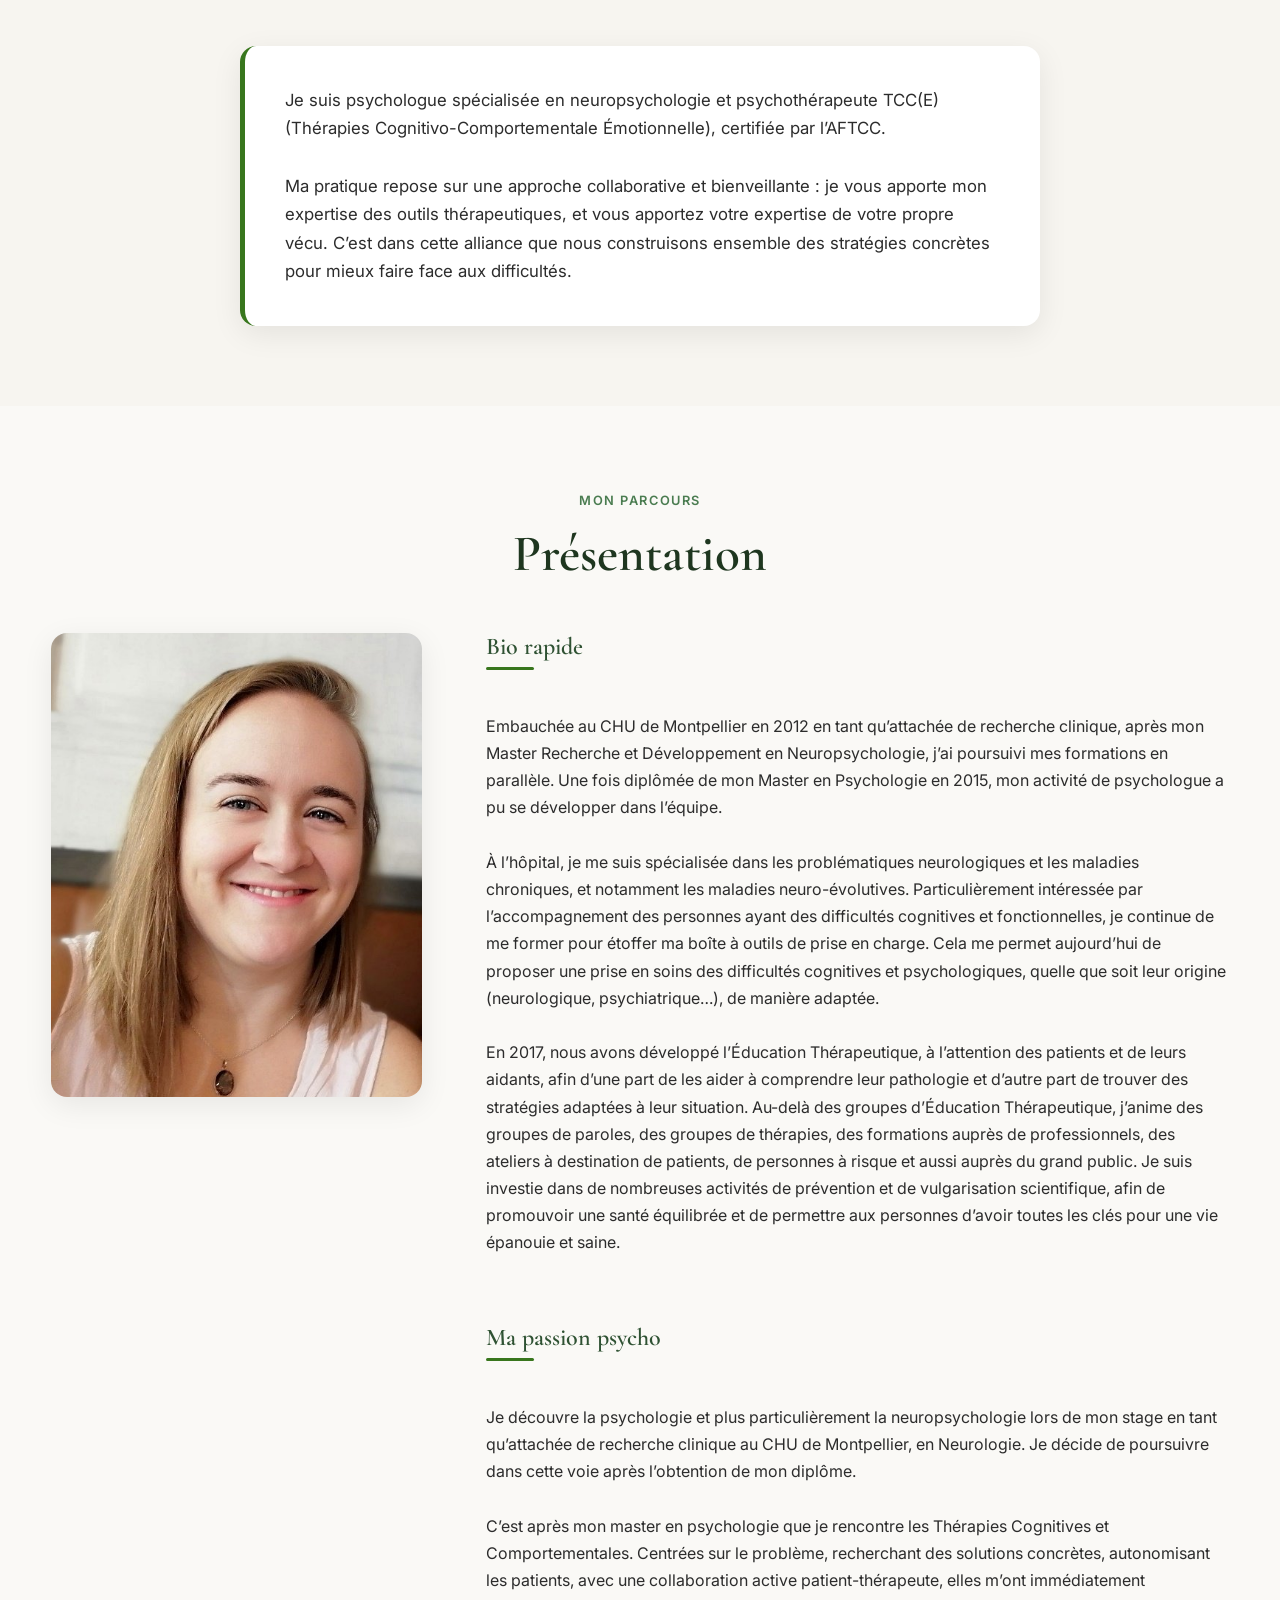
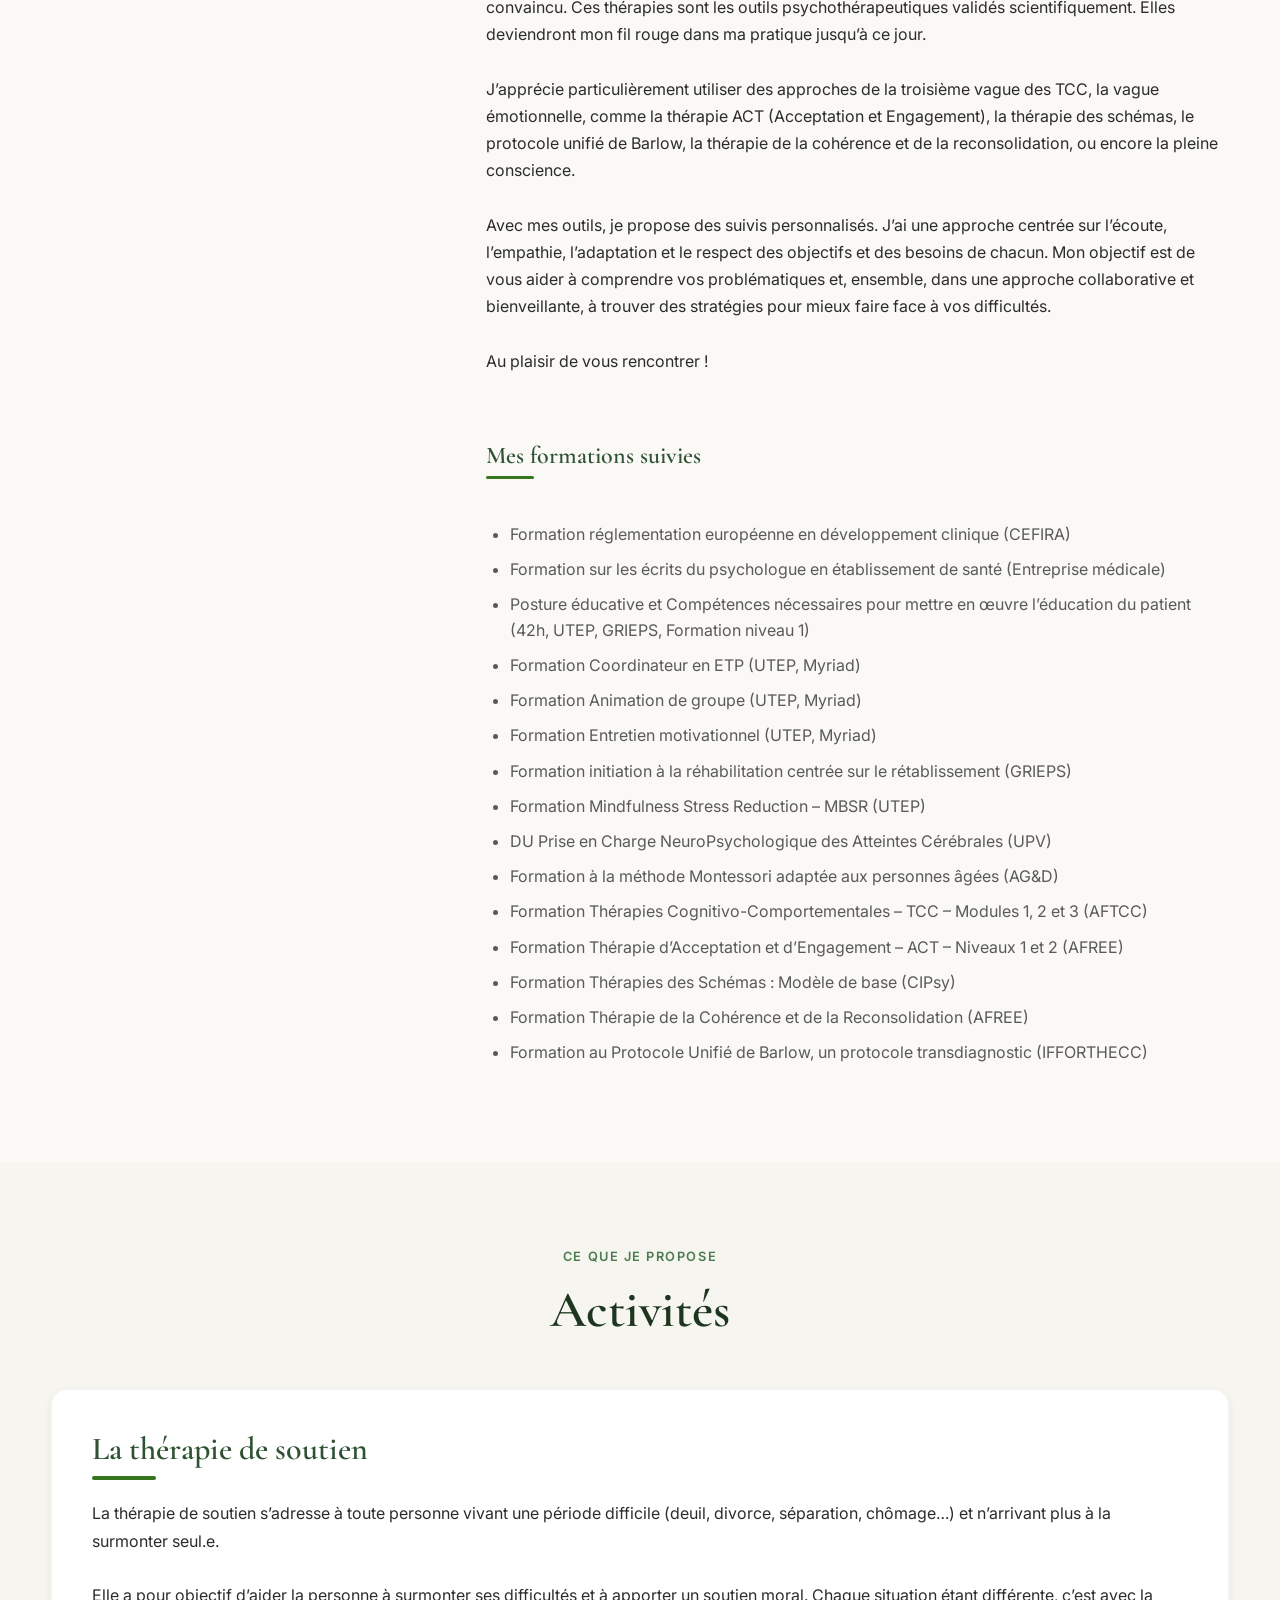
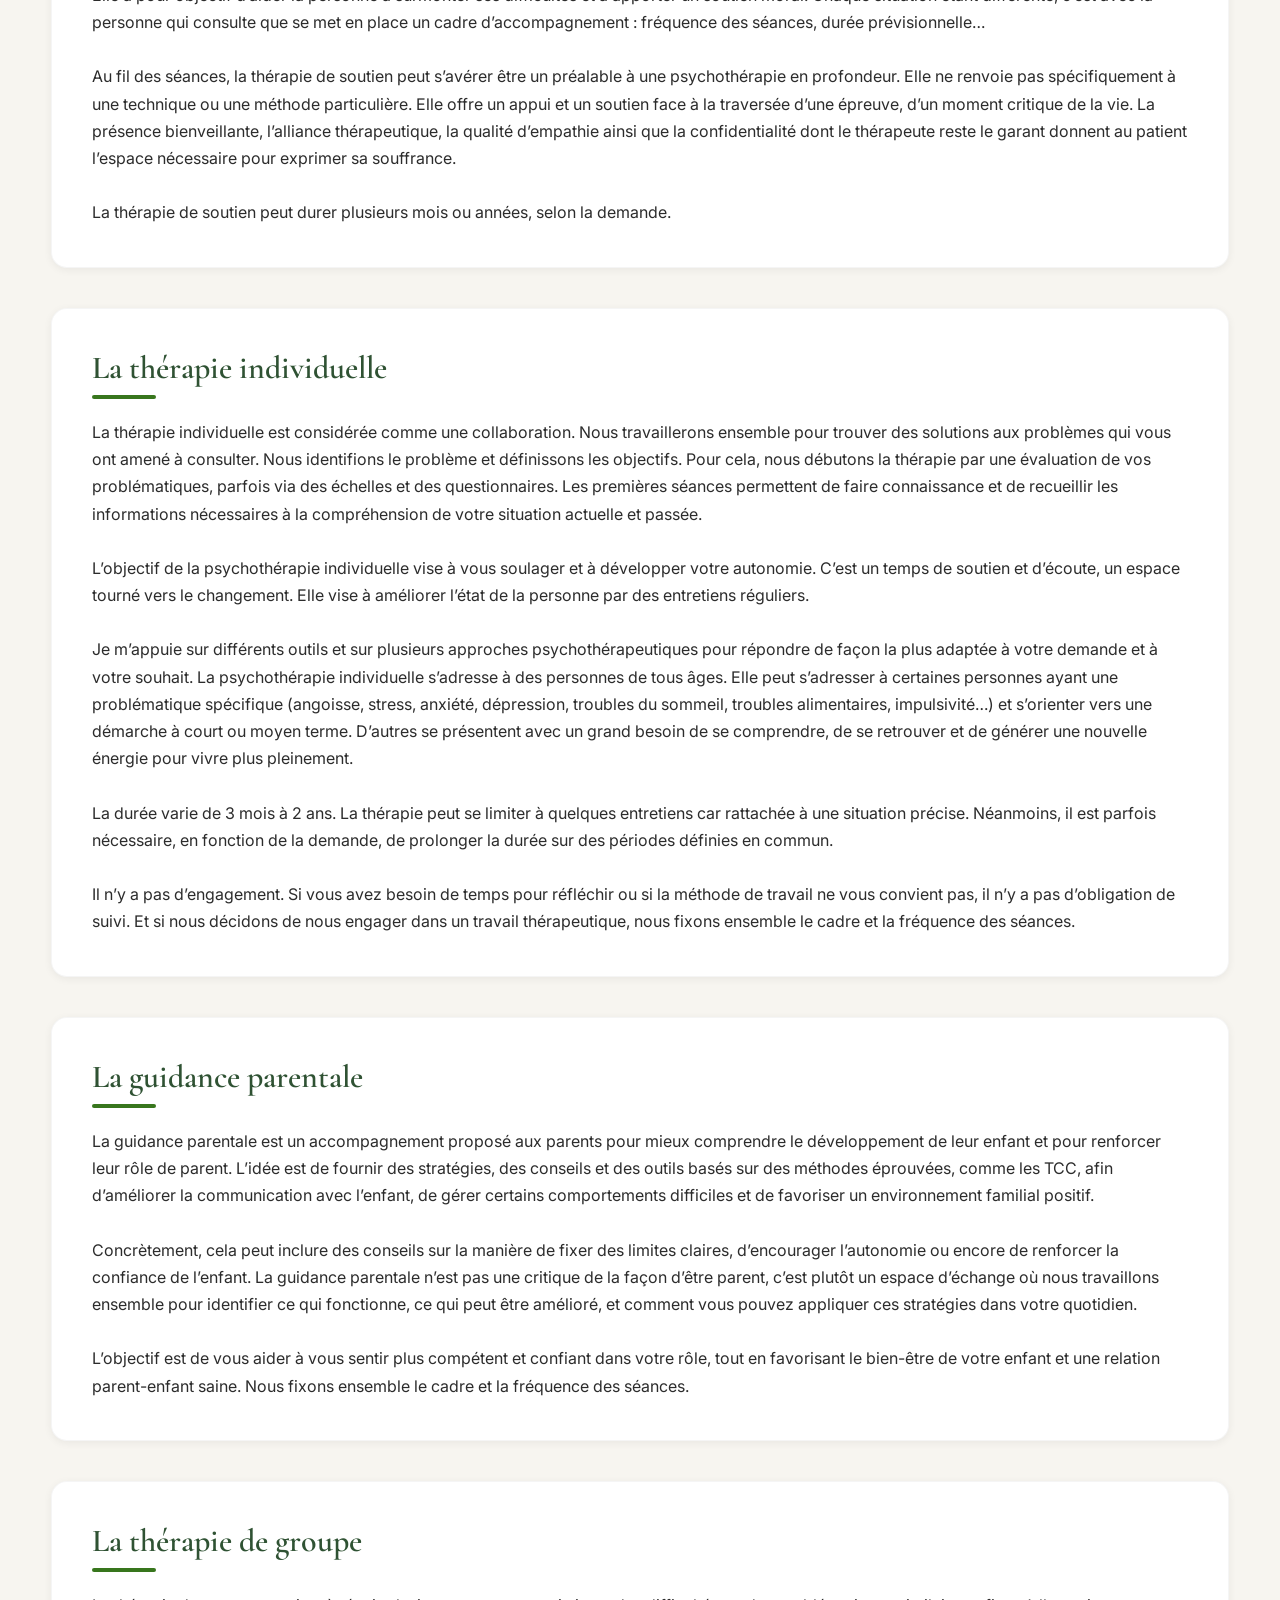
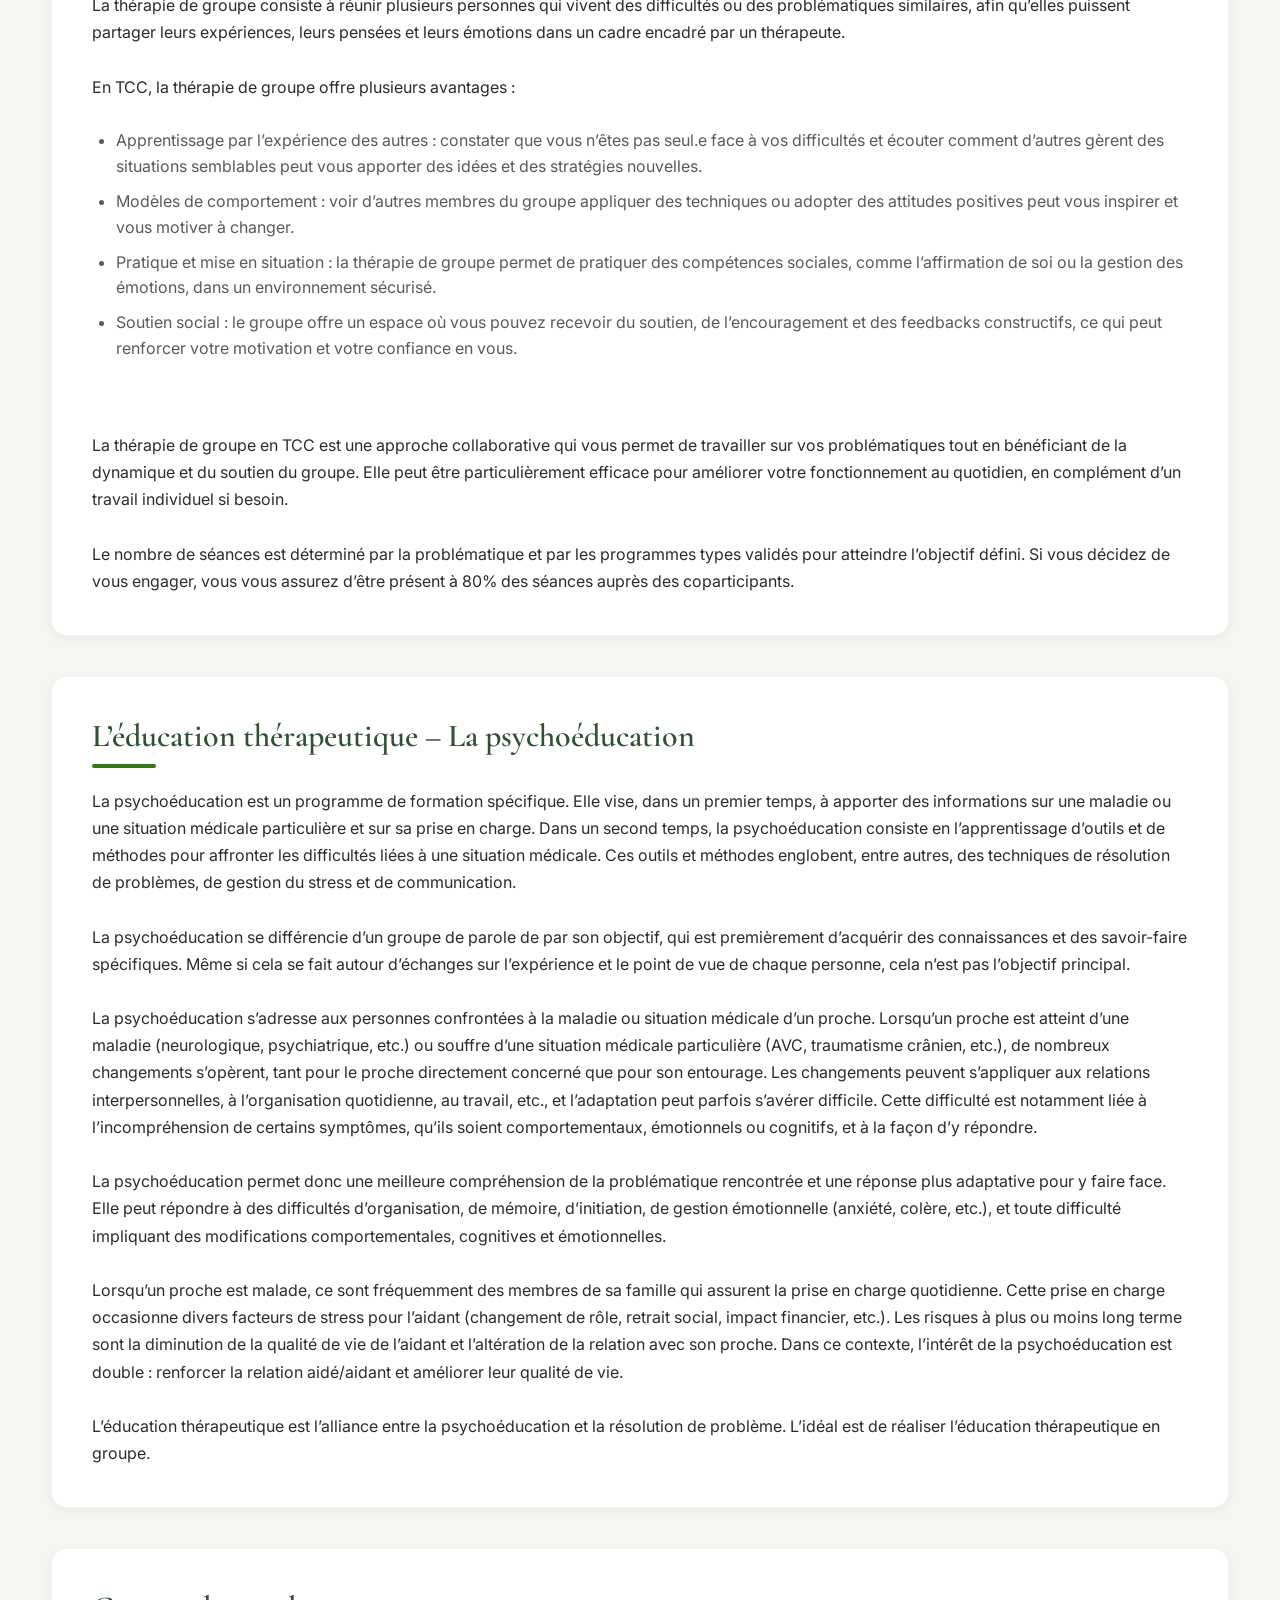
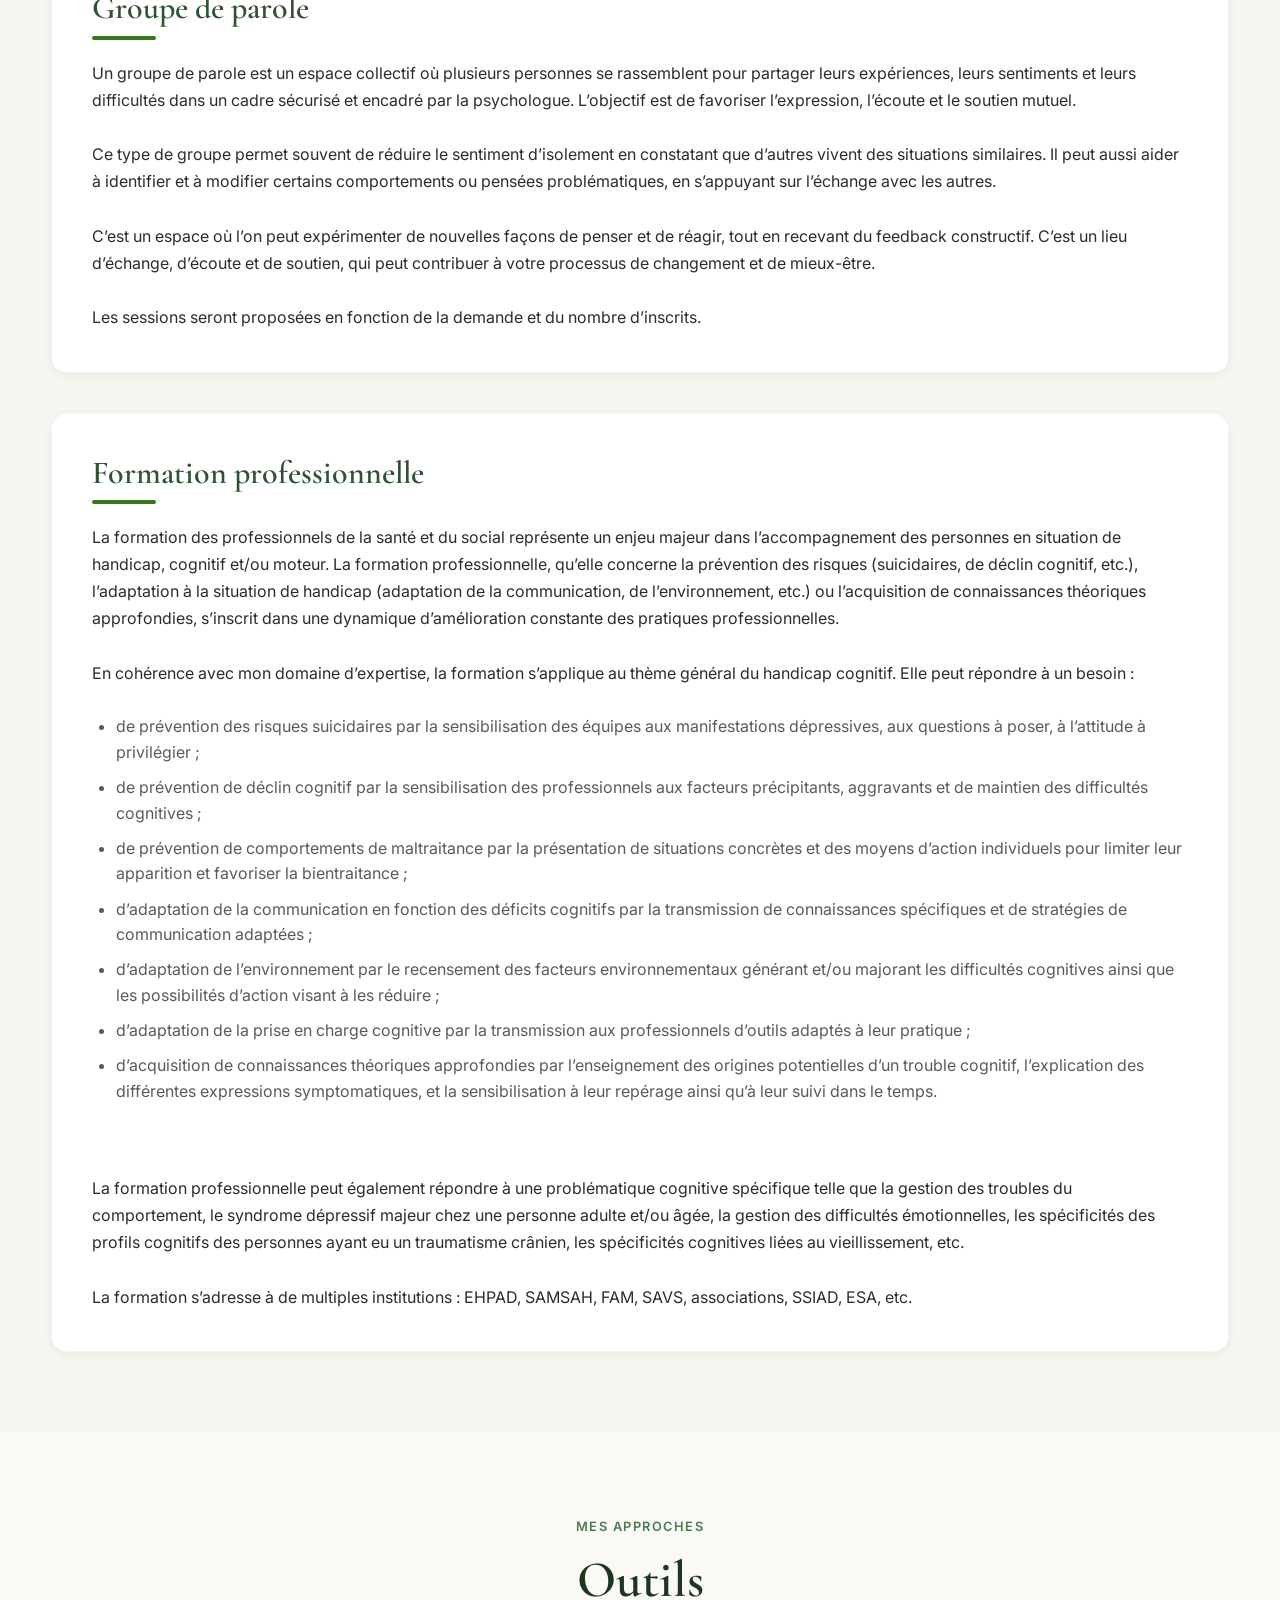
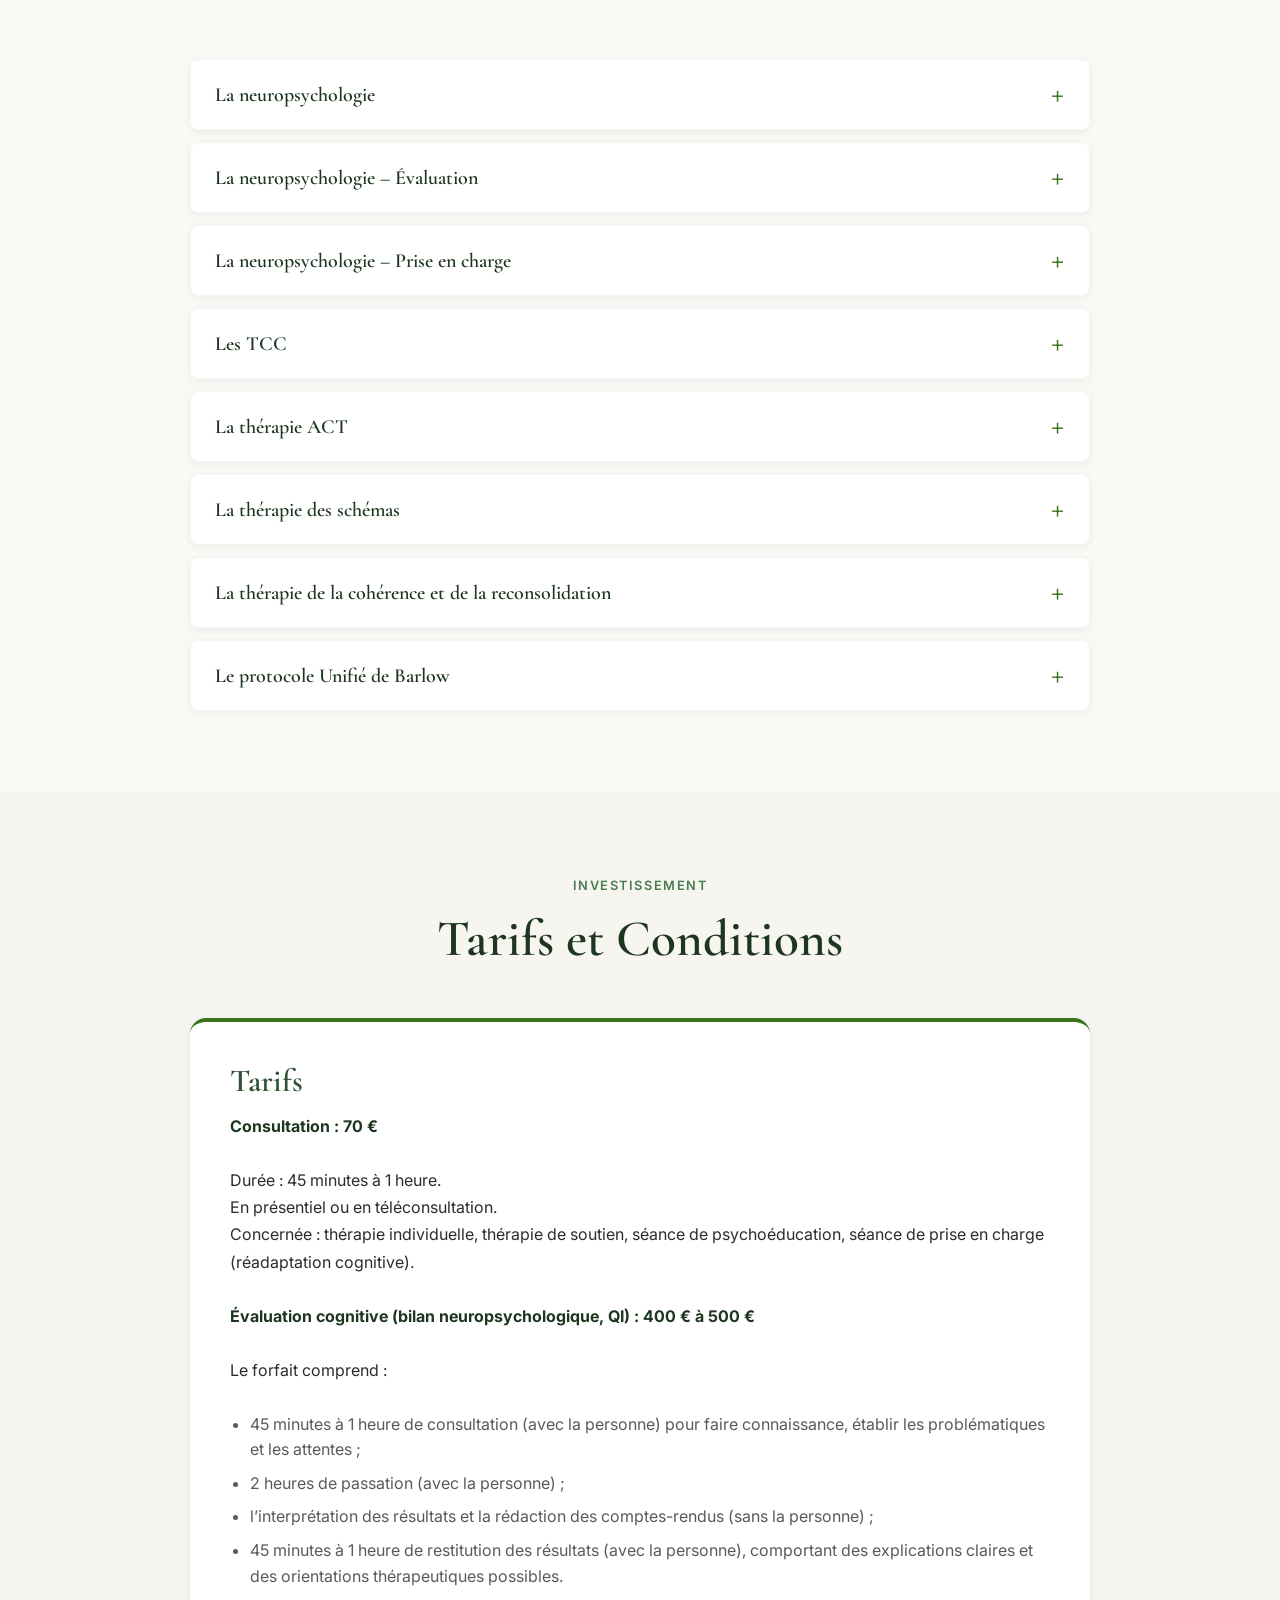
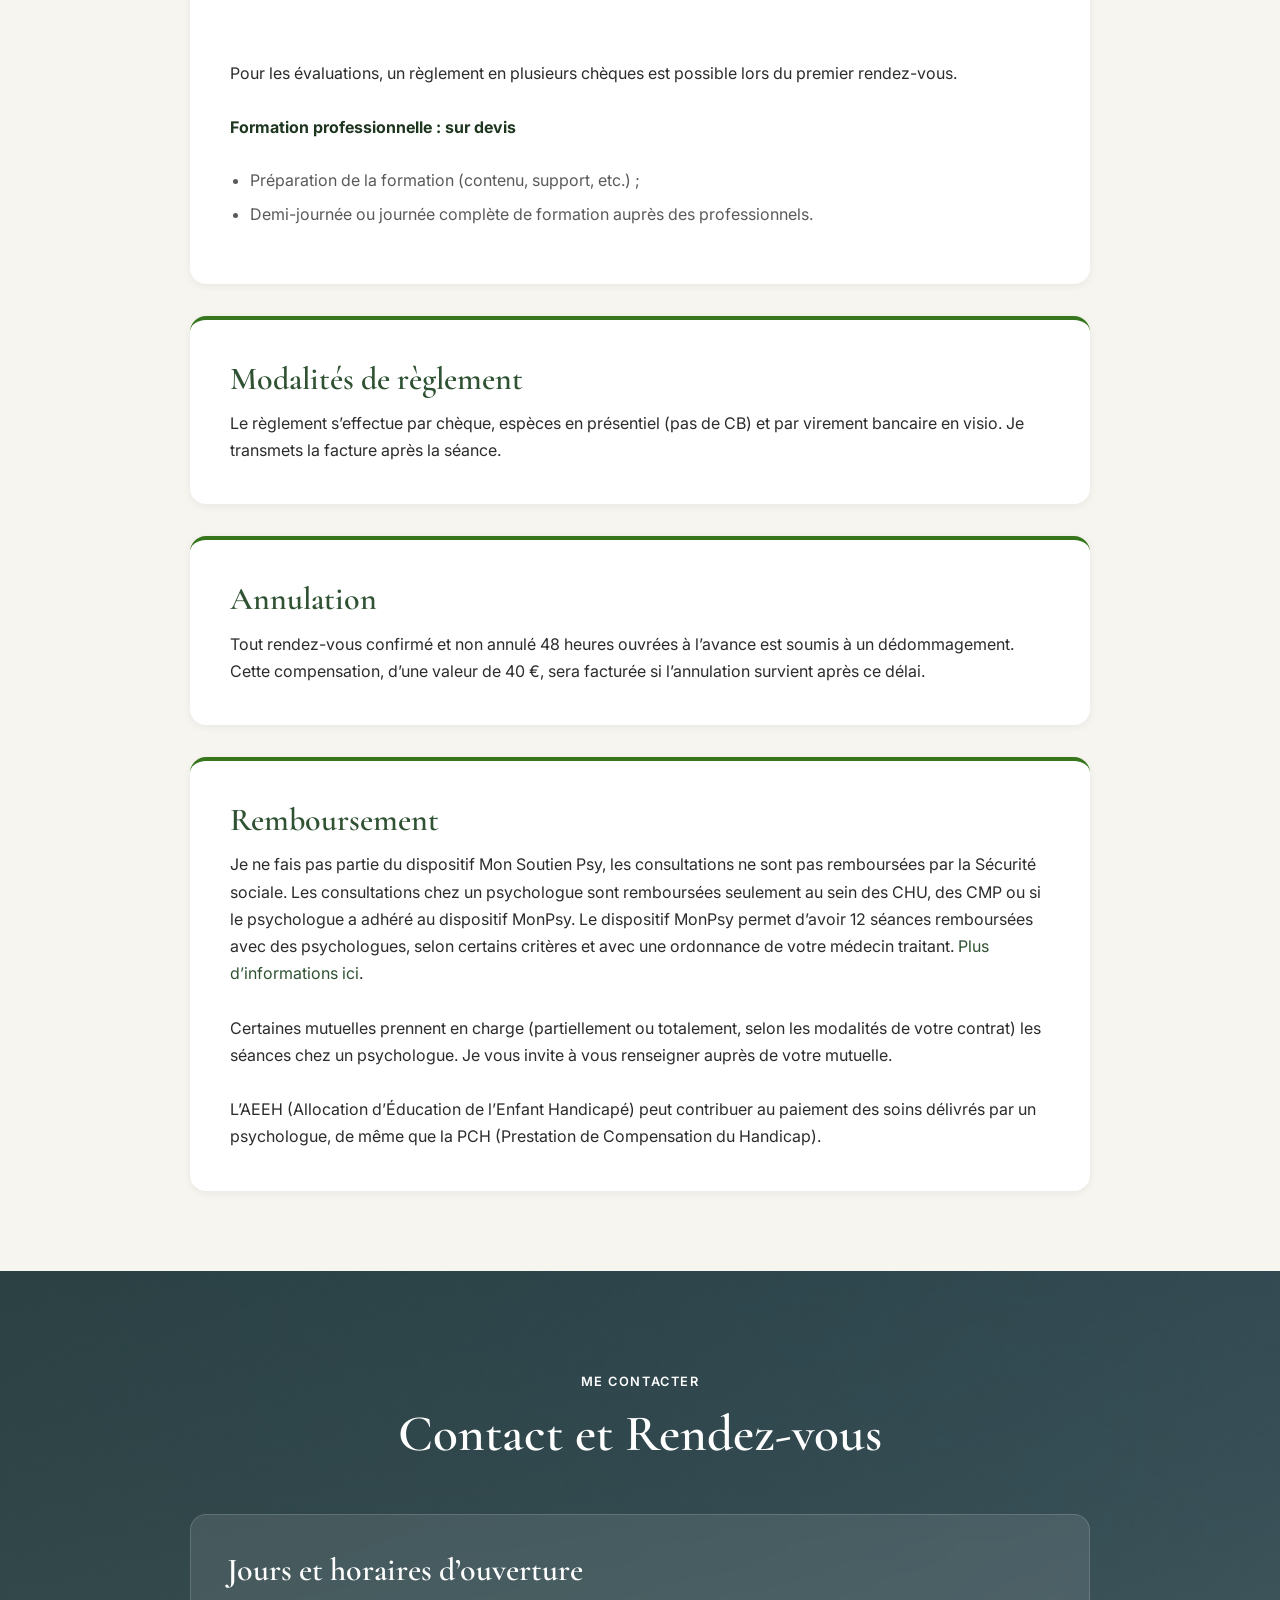
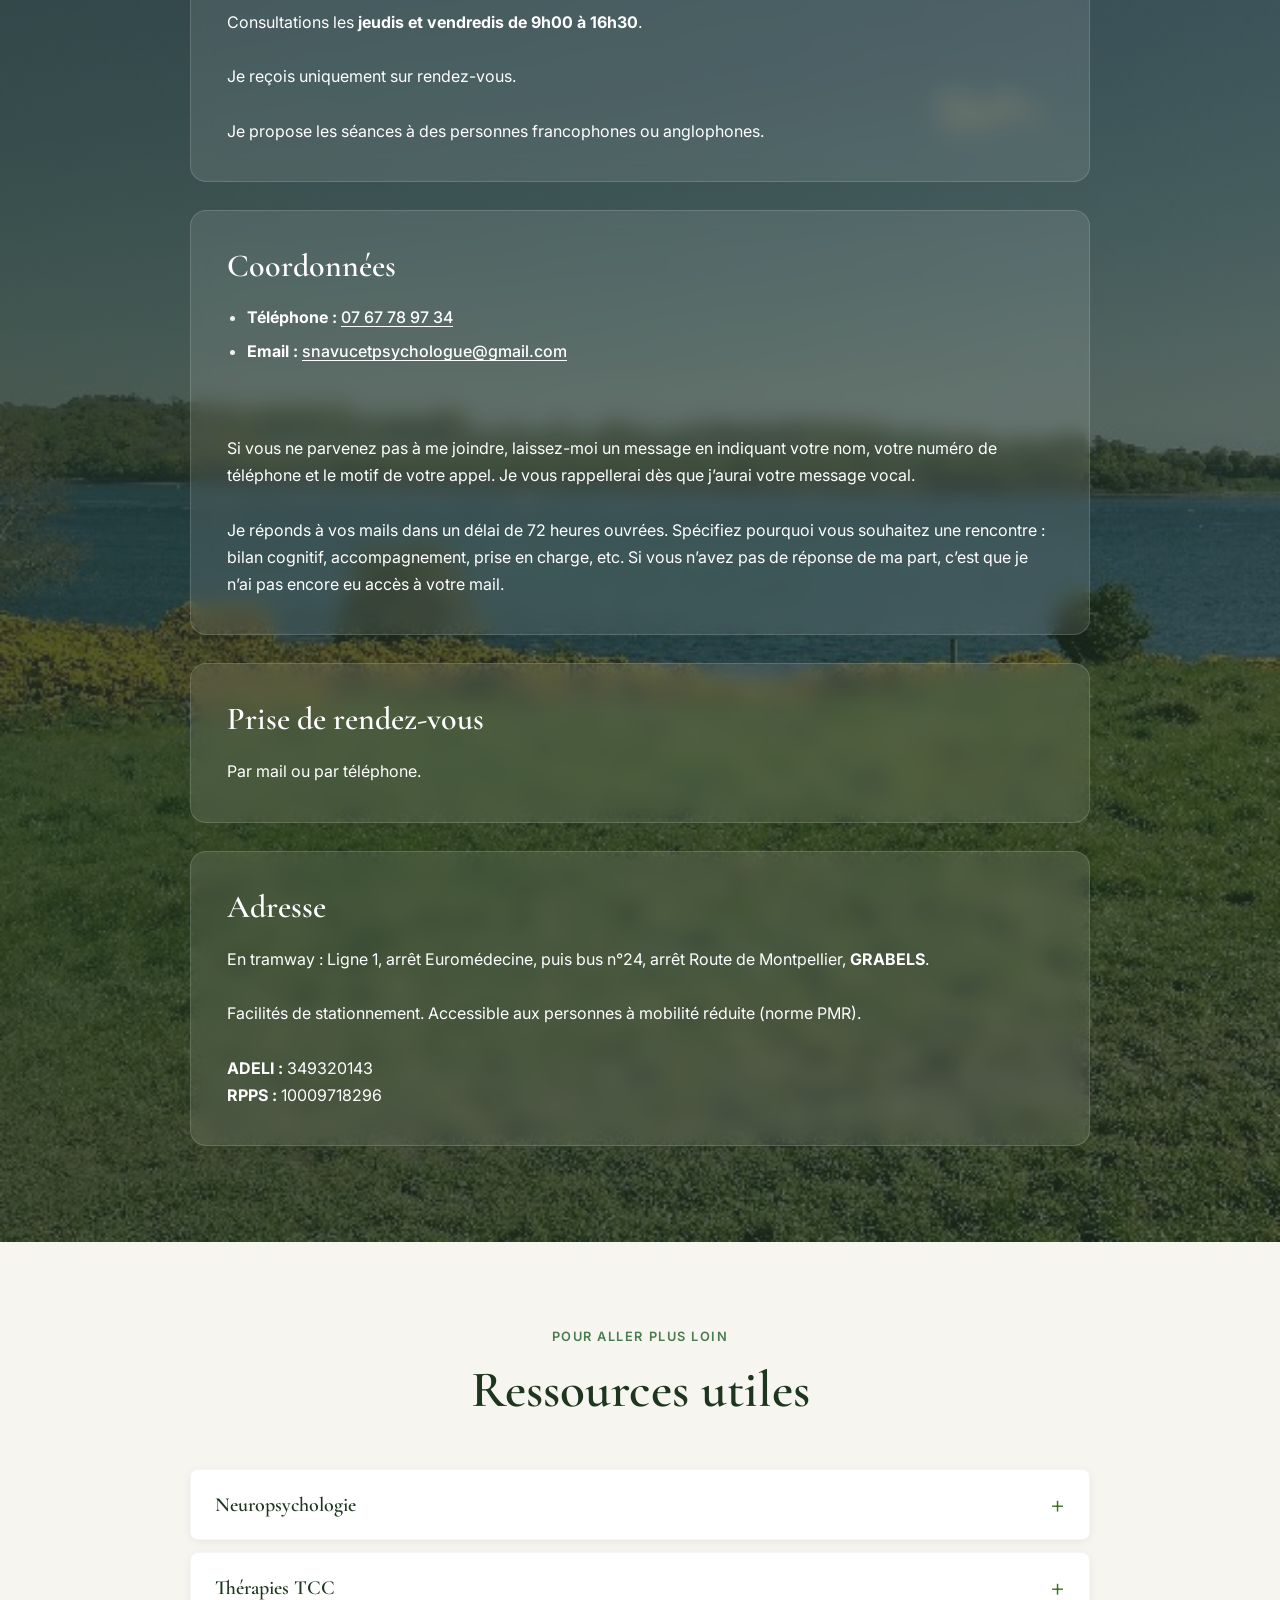
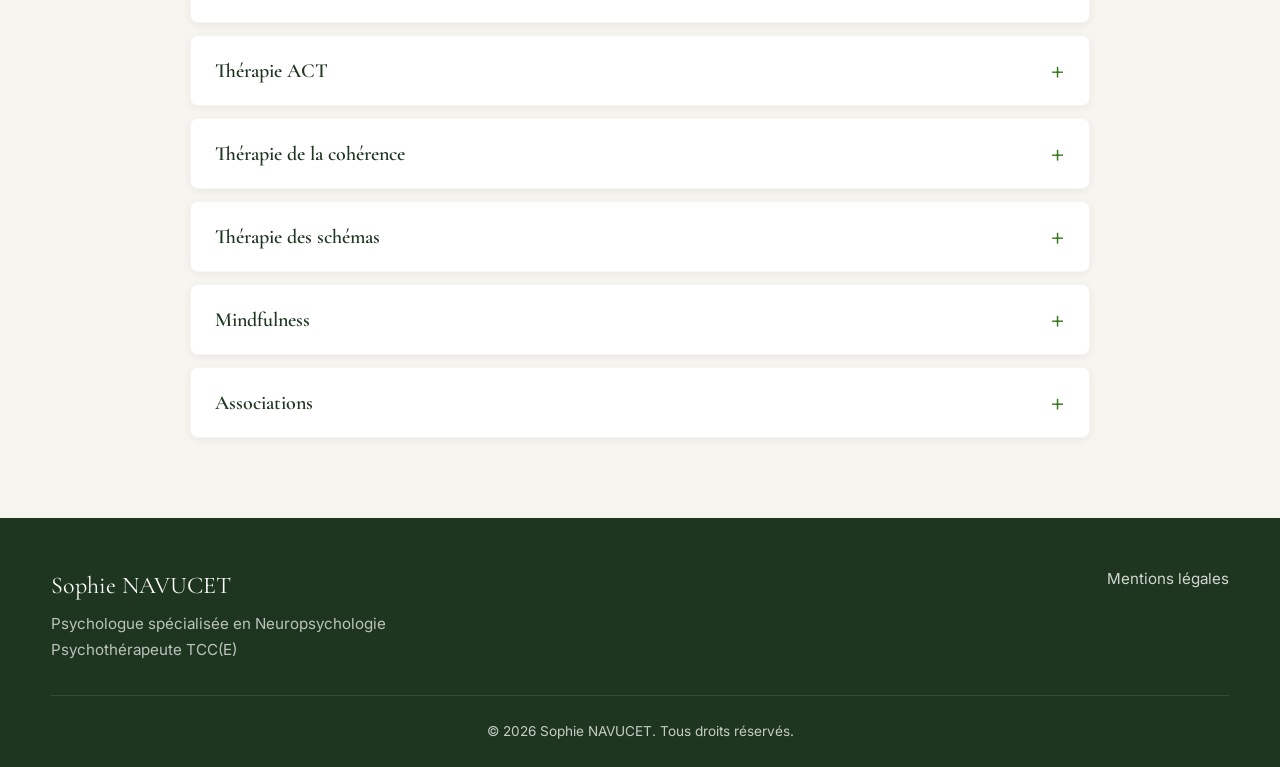
==== commit 0387a739: "Ajout d'une banniere d'information style image2-docx integree au design" ====
--- a/index.html
+++ b/index.html
@@ -10,7 +10,7 @@
   <link rel="preconnect" href="https://fonts.googleapis.com">
   <link rel="preconnect" href="https://fonts.gstatic.com" crossorigin>
   <link href="https://fonts.googleapis.com/css2?family=Cormorant+Garamond:ital,wght@0,400;0,600;1,400&family=Inter:wght@300;400;500;600&display=swap" rel="stylesheet">
-  <link rel="stylesheet" href="style.css?v=2">
+  <link rel="stylesheet" href="style.css?v=3">
   <script type="application/ld+json">
   {
     "@context": "https://schema.org",
@@ -80,6 +80,27 @@
       </a>
     </section>
 
+    <section class="info-banner" aria-label="Coordonnées">
+      <div class="info-banner__inner reveal">
+        <div class="info-banner__side" aria-hidden="true">
+          <svg viewBox="0 0 100 100" width="80" height="80" fill="none" stroke="currentColor" stroke-width="3">
+            <path d="M50 10 L50 90 M20 30 Q50 10 80 30 M20 70 Q50 90 80 70"/>
+          </svg>
+        </div>
+        <div class="info-banner__content">
+          <p class="info-banner__title">Psychologue spécialisée en Neuropsychologie, Psychothérapeute TCC(E)</p>
+          <a href="tel:+33767789734" class="info-banner__link">07 67 78 97 34</a>
+          <a href="mailto:snavucetpsychologue@gmail.com" class="info-banner__link">snavucetpsychologue@gmail.com</a>
+          <p class="info-banner__tags">Neuropsychologie, Psychothérapie · Évaluation cognitive · Thérapie individuelle/groupe · Formatrice</p>
+        </div>
+        <div class="info-banner__side" aria-hidden="true">
+          <svg viewBox="0 0 100 100" width="80" height="80" fill="none" stroke="currentColor" stroke-width="3">
+            <path d="M50 10 L50 90 M20 30 Q50 10 80 30 M20 70 Q50 90 80 70"/>
+          </svg>
+        </div>
+      </div>
+    </section>
+
     <section id="qui-suis-je" class="section section--alt">
       <div class="container">
         <div class="section__header reveal">
--- a/style.css
+++ b/style.css
@@ -431,6 +431,73 @@
 @keyframes scrollBounce {
   0%, 100% { transform: translateY(0); opacity: 1; }
   50% { transform: translateY(6px); opacity: 0.4; }
+}
+
+/* Info banner */
+.info-banner {
+  background: linear-gradient(135deg, #fdf2f2 0%, #f8e8e8 100%);
+  padding: 3rem 0;
+  border-top: 1px solid rgba(47, 82, 51, 0.08);
+  border-bottom: 1px solid rgba(47, 82, 51, 0.08);
+}
+
+.info-banner__inner {
+  width: min(1100px, 92%);
+  margin: 0 auto;
+  display: flex;
+  align-items: center;
+  justify-content: center;
+  gap: 2rem;
+  text-align: center;
+}
+
+.info-banner__side {
+  color: rgba(47, 82, 51, 0.18);
+  flex-shrink: 0;
+}
+
+.info-banner__content {
+  display: flex;
+  flex-direction: column;
+  align-items: center;
+  gap: 0.5rem;
+}
+
+.info-banner__title {
+  font-family: var(--font-display);
+  font-size: clamp(1.3rem, 3vw, 1.8rem);
+  font-weight: 600;
+  color: var(--color-primary-dark);
+  margin: 0;
+  line-height: 1.3;
+}
+
+.info-banner__link {
+  font-size: 1.1rem;
+  font-weight: 500;
+  color: var(--color-primary);
+  text-decoration: none;
+  transition: color var(--transition);
+}
+
+.info-banner__link:hover {
+  color: var(--color-accent);
+}
+
+.info-banner__tags {
+  font-size: 0.95rem;
+  color: var(--color-text-light);
+  margin: 0.5rem 0 0;
+  opacity: 0.85;
+}
+
+@media (max-width: 768px) {
+  .info-banner__side {
+    display: none;
+  }
+  .info-banner__inner {
+    padding: 0 1rem;
+  }
 }
 
 /* Content blocks generated from markdown */
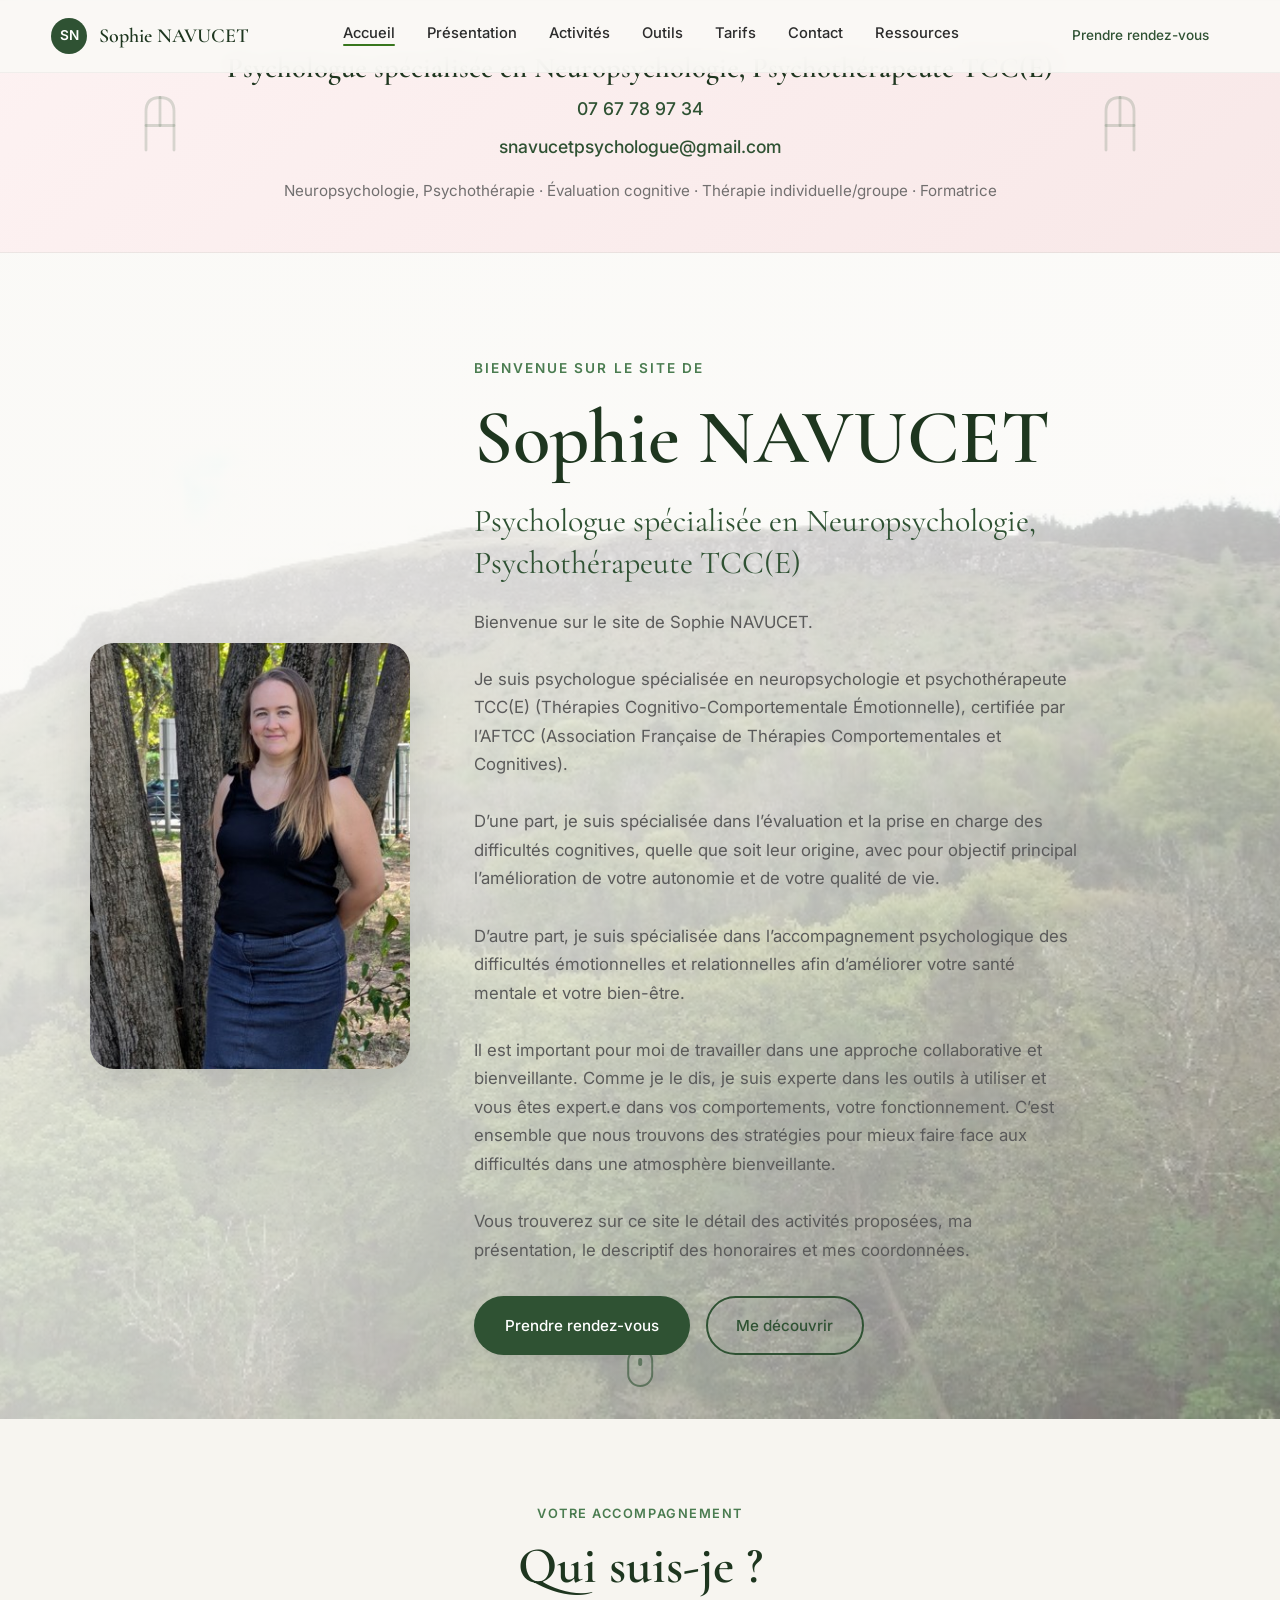
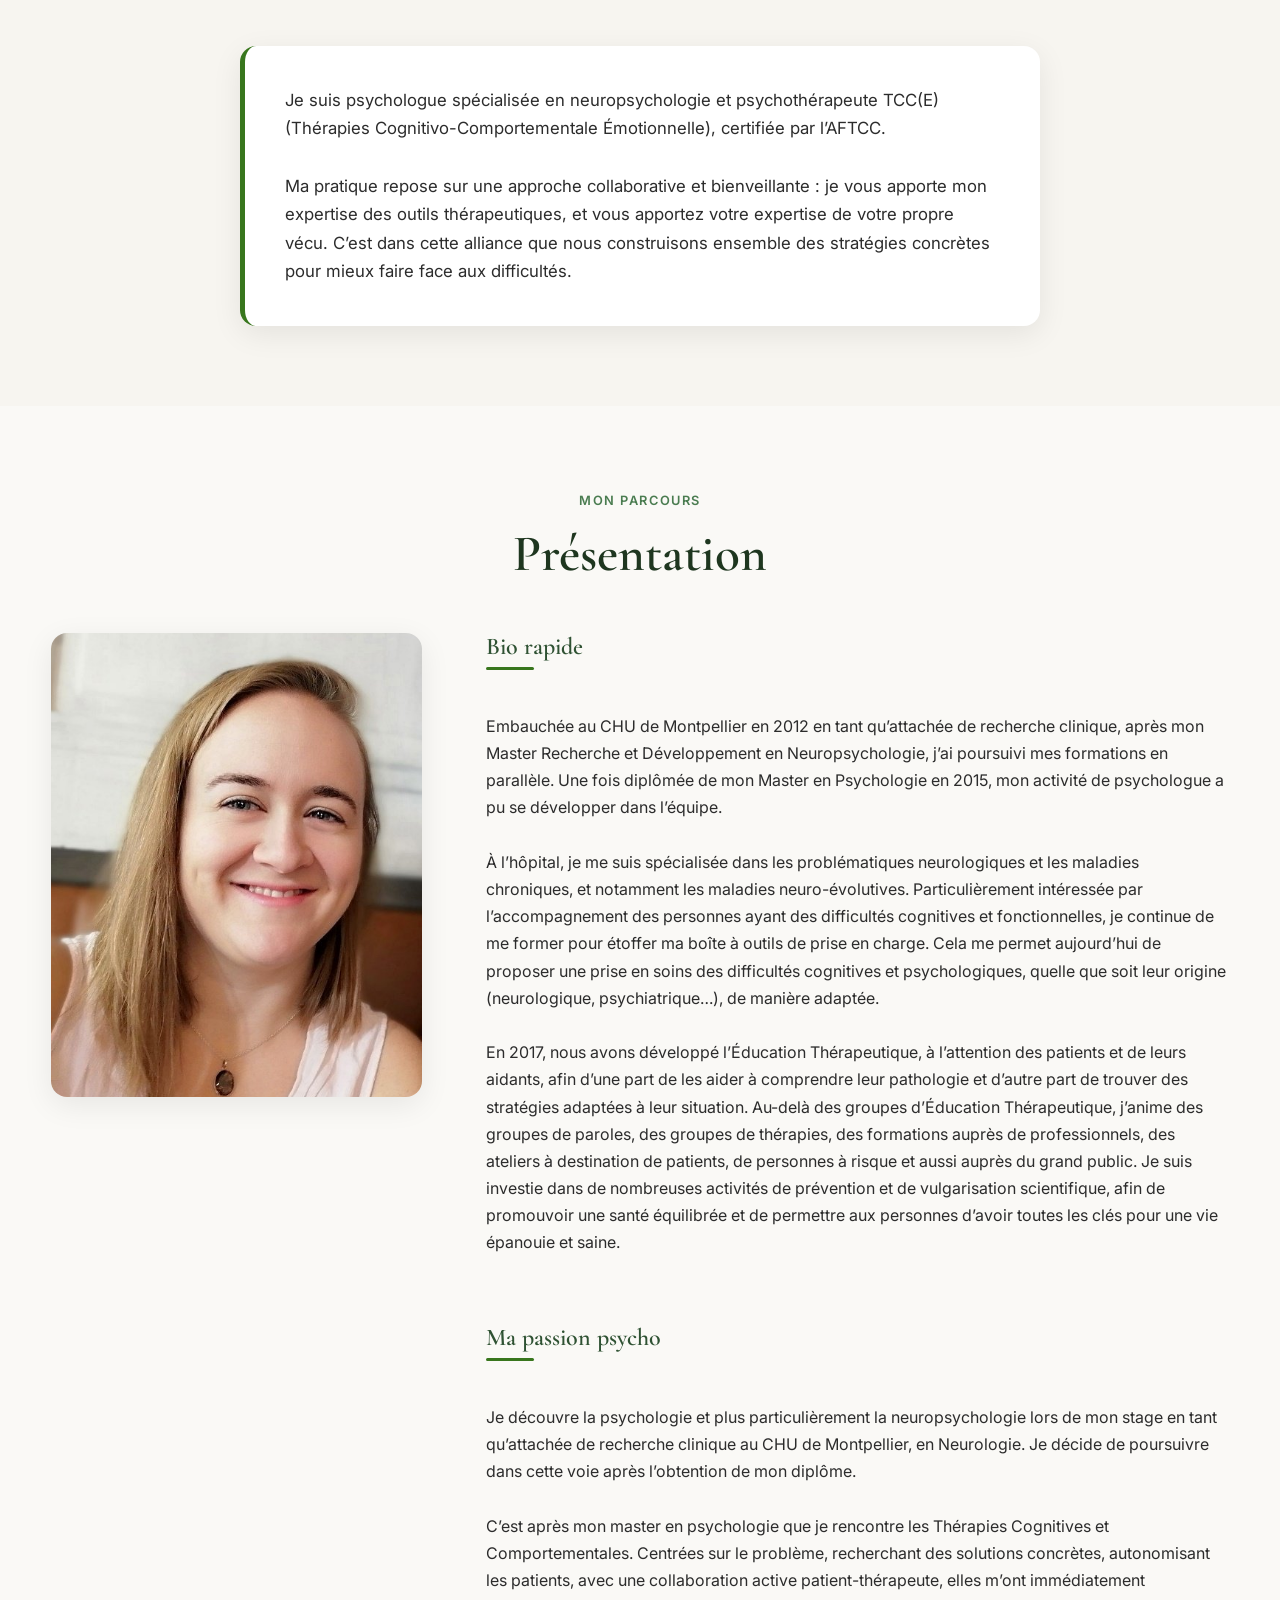
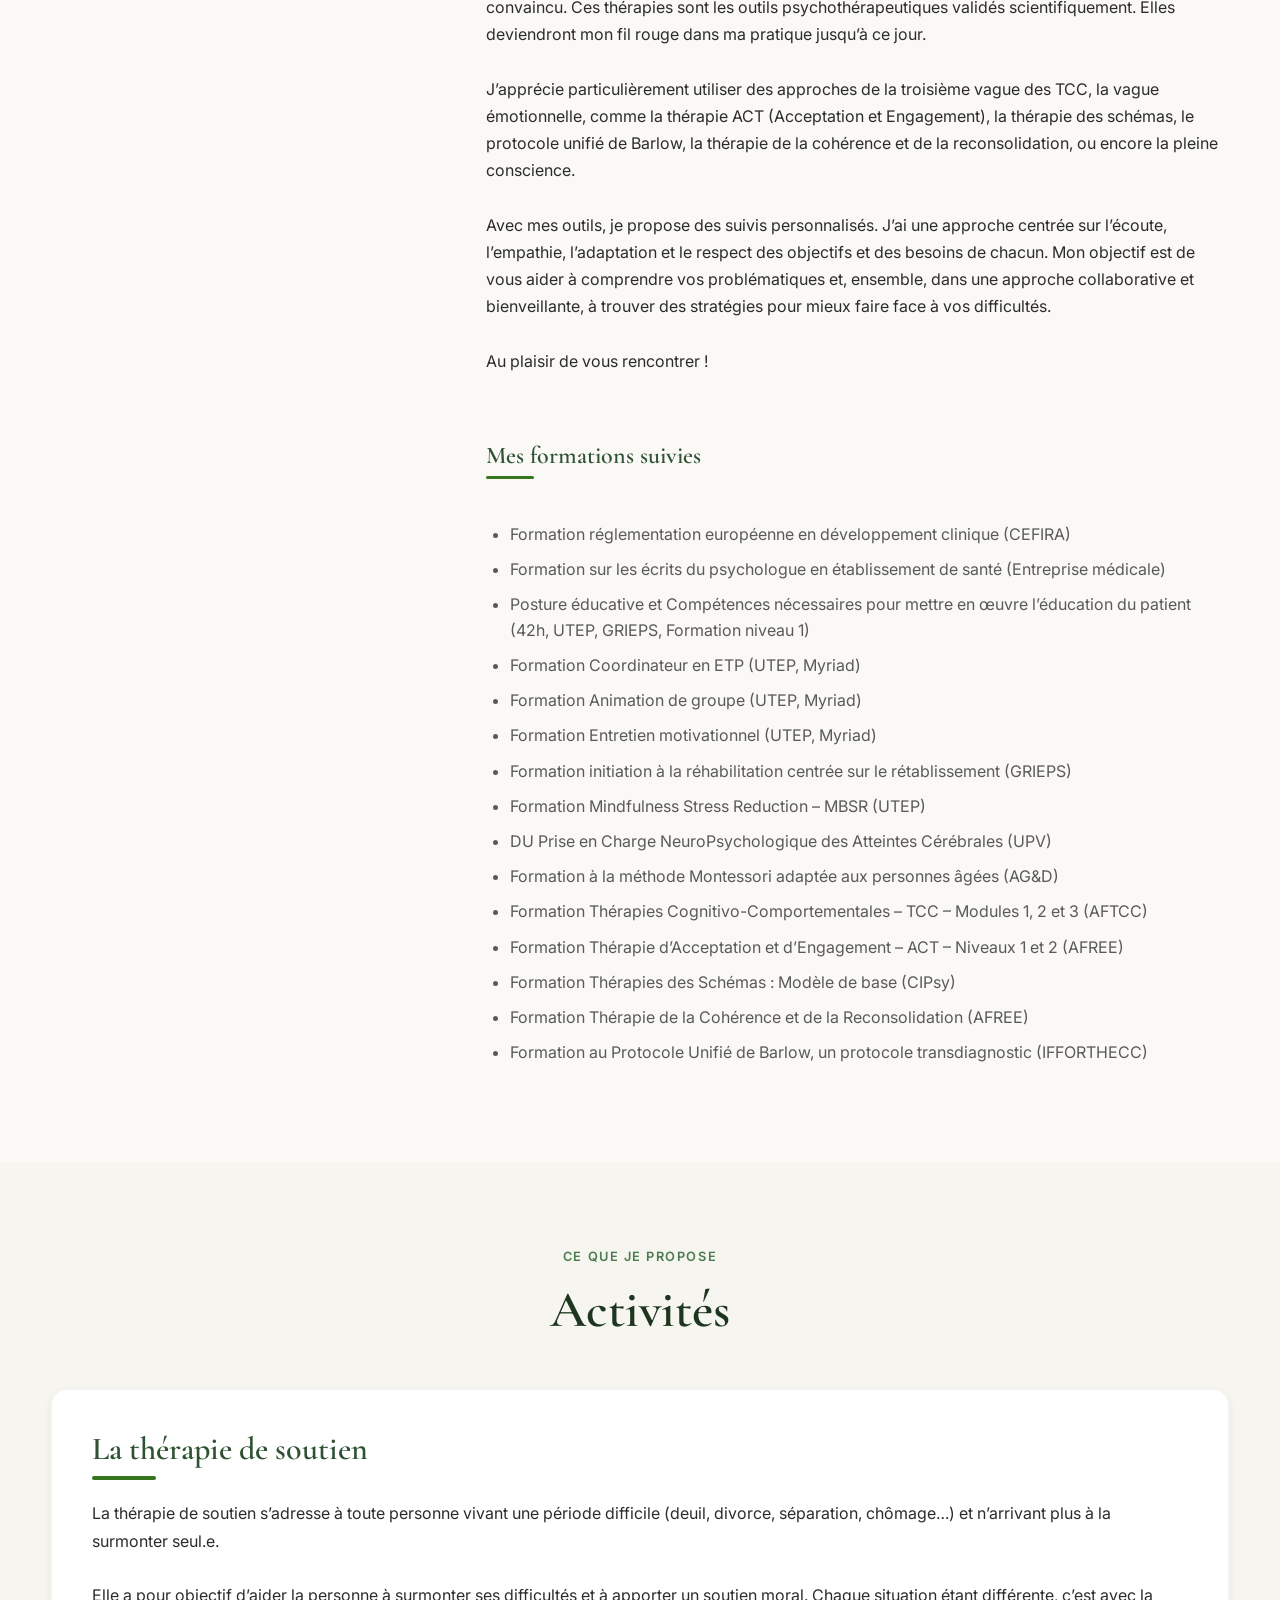
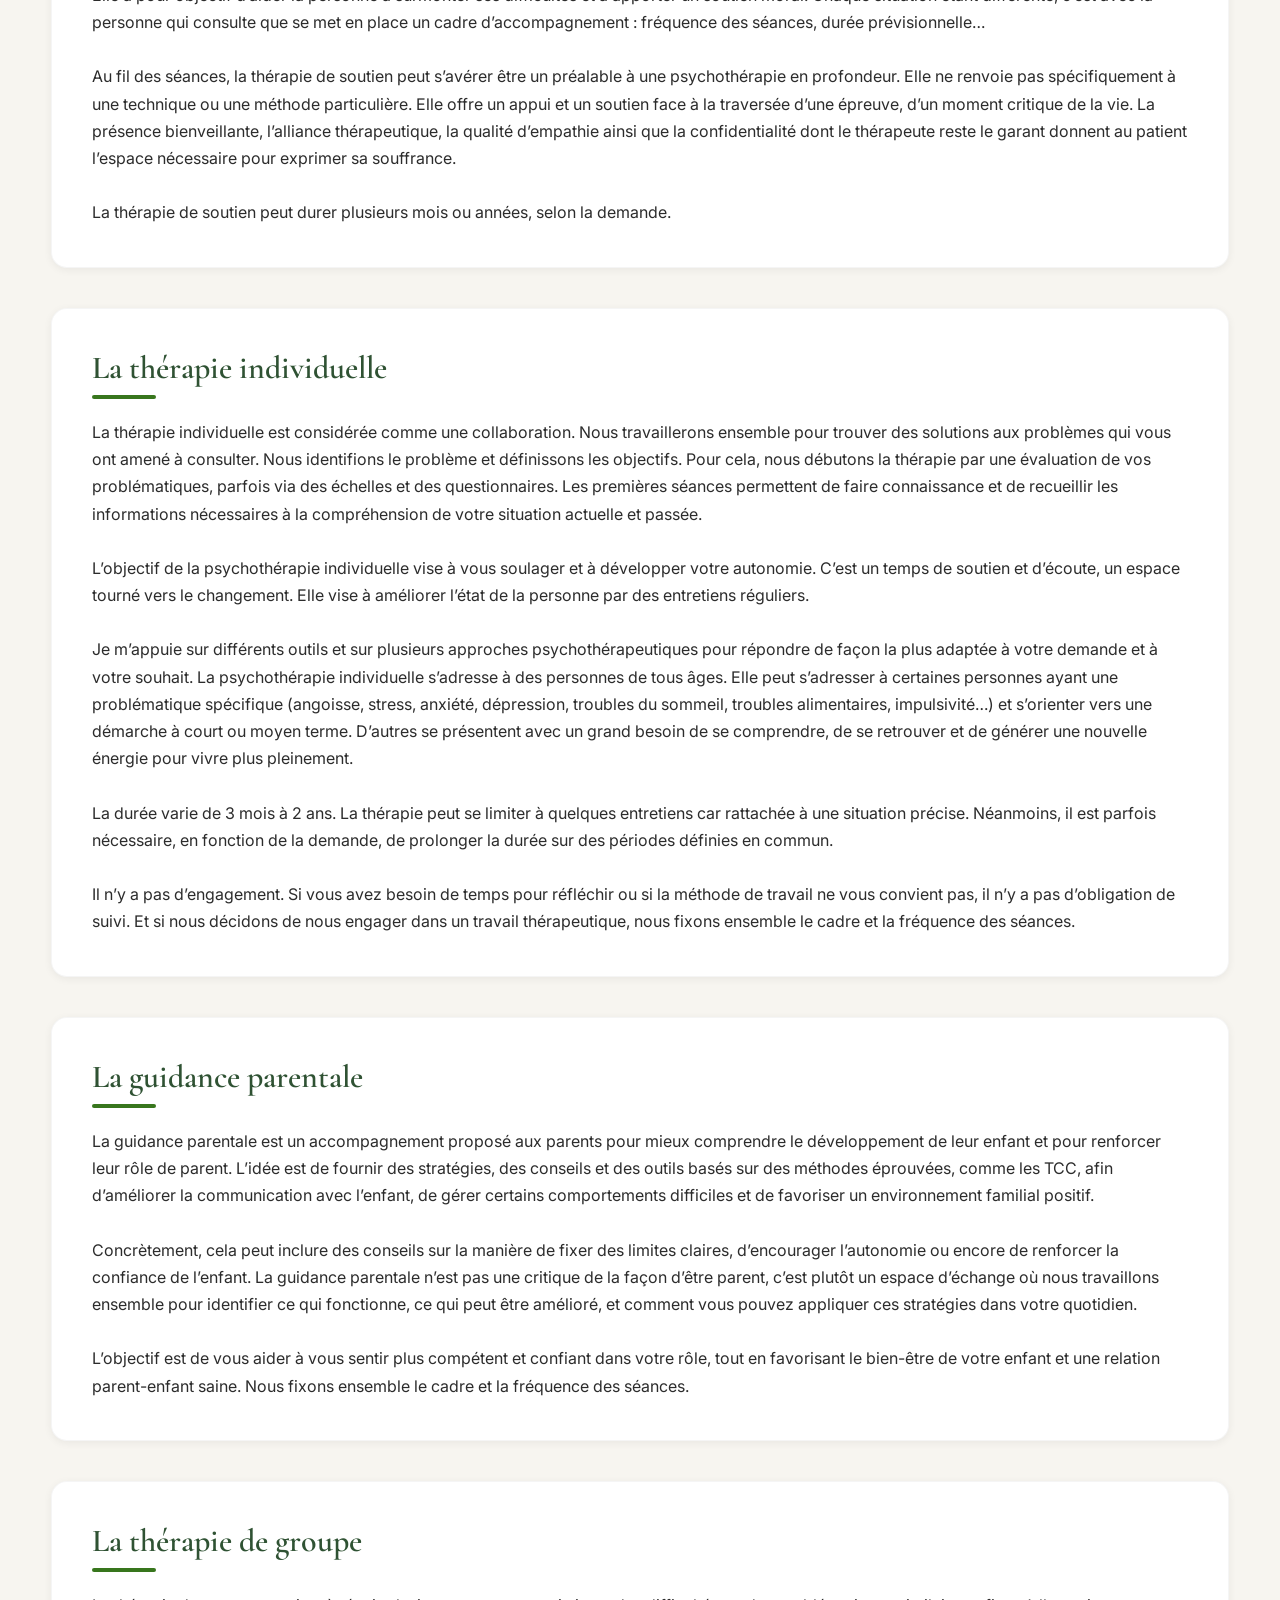
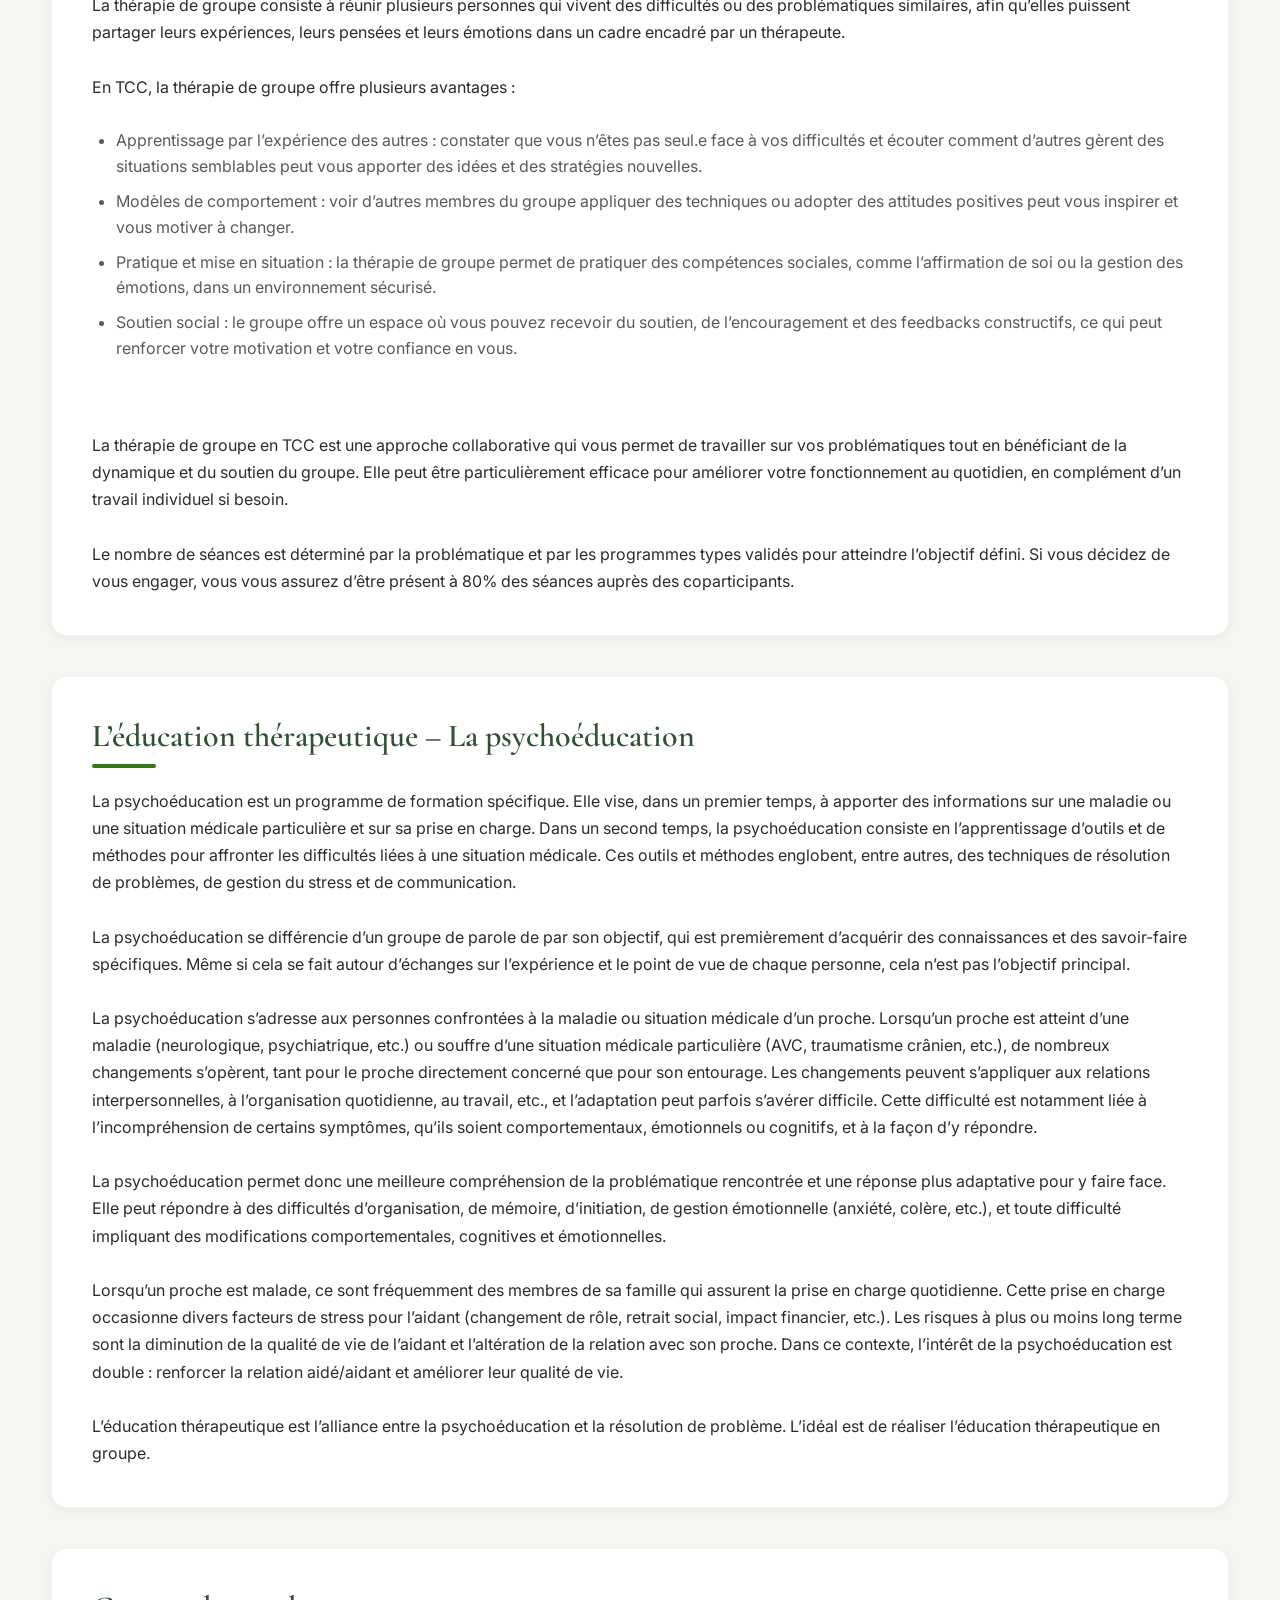
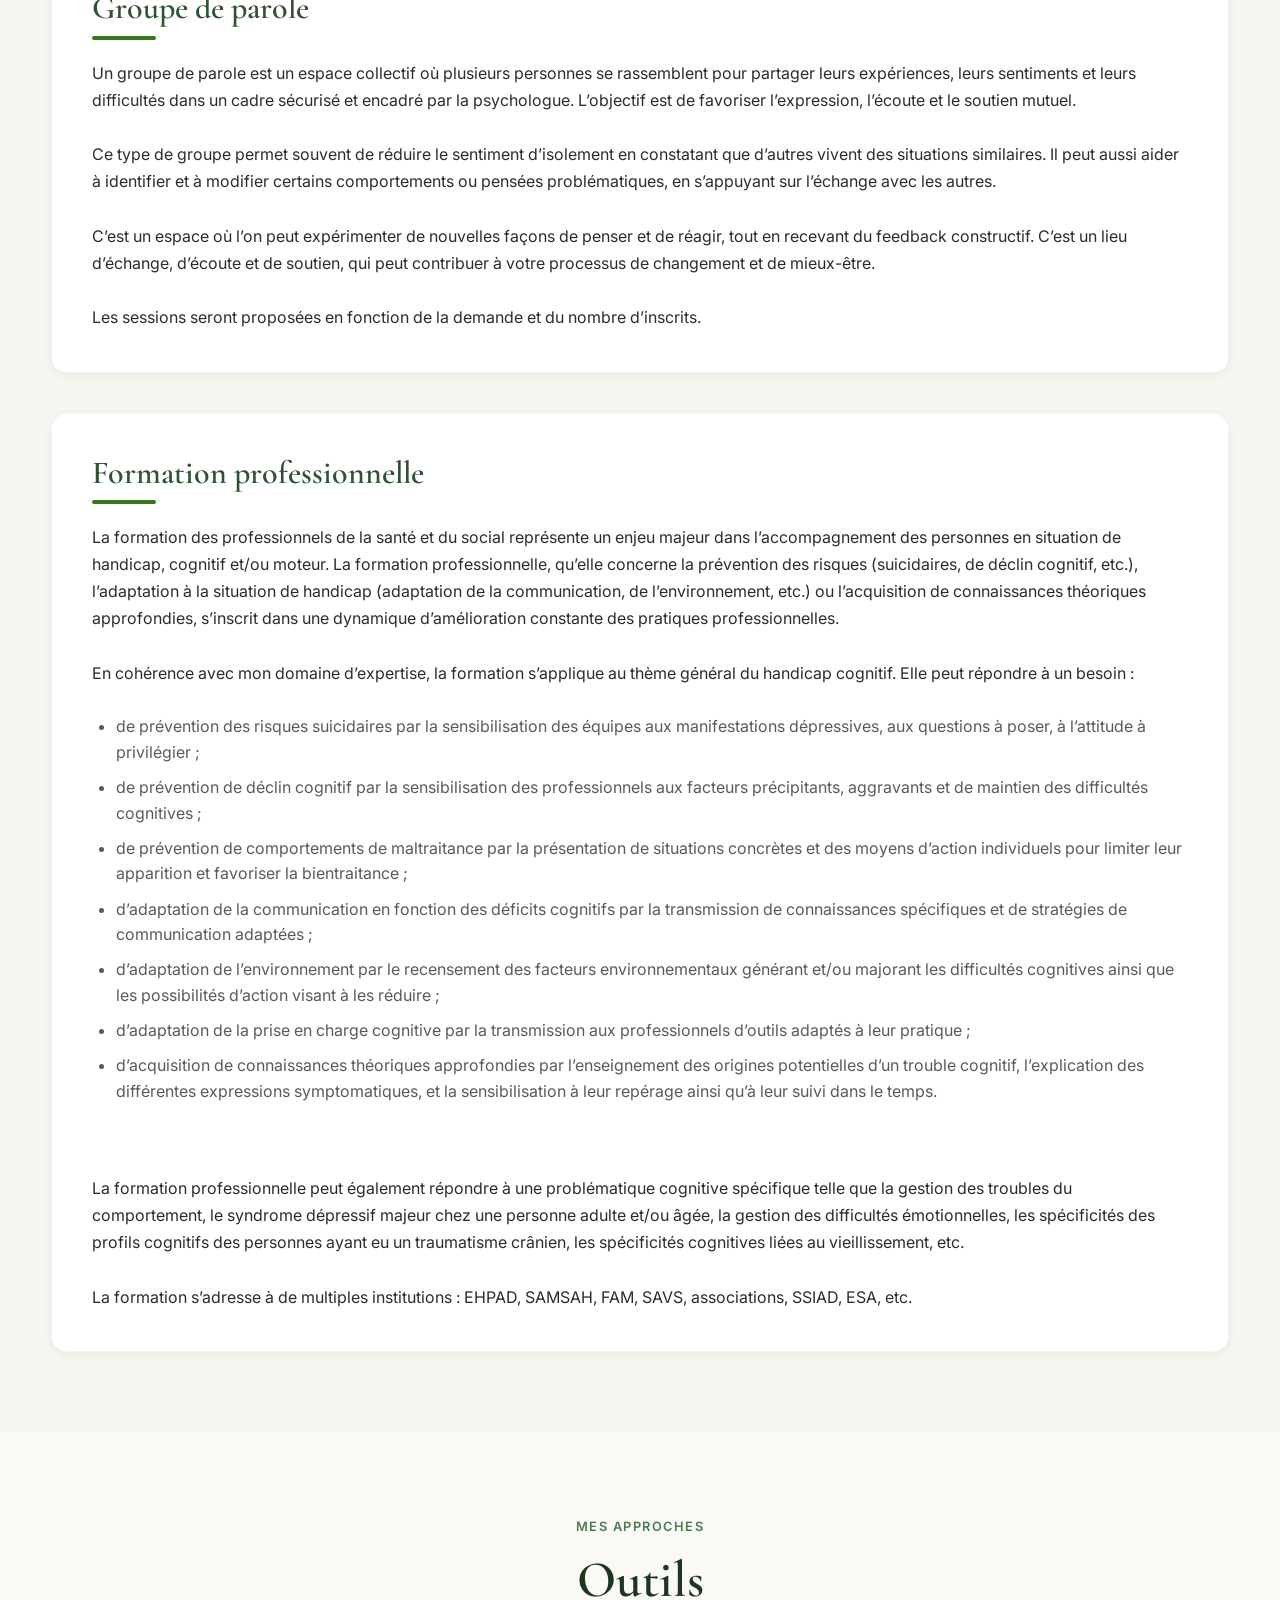
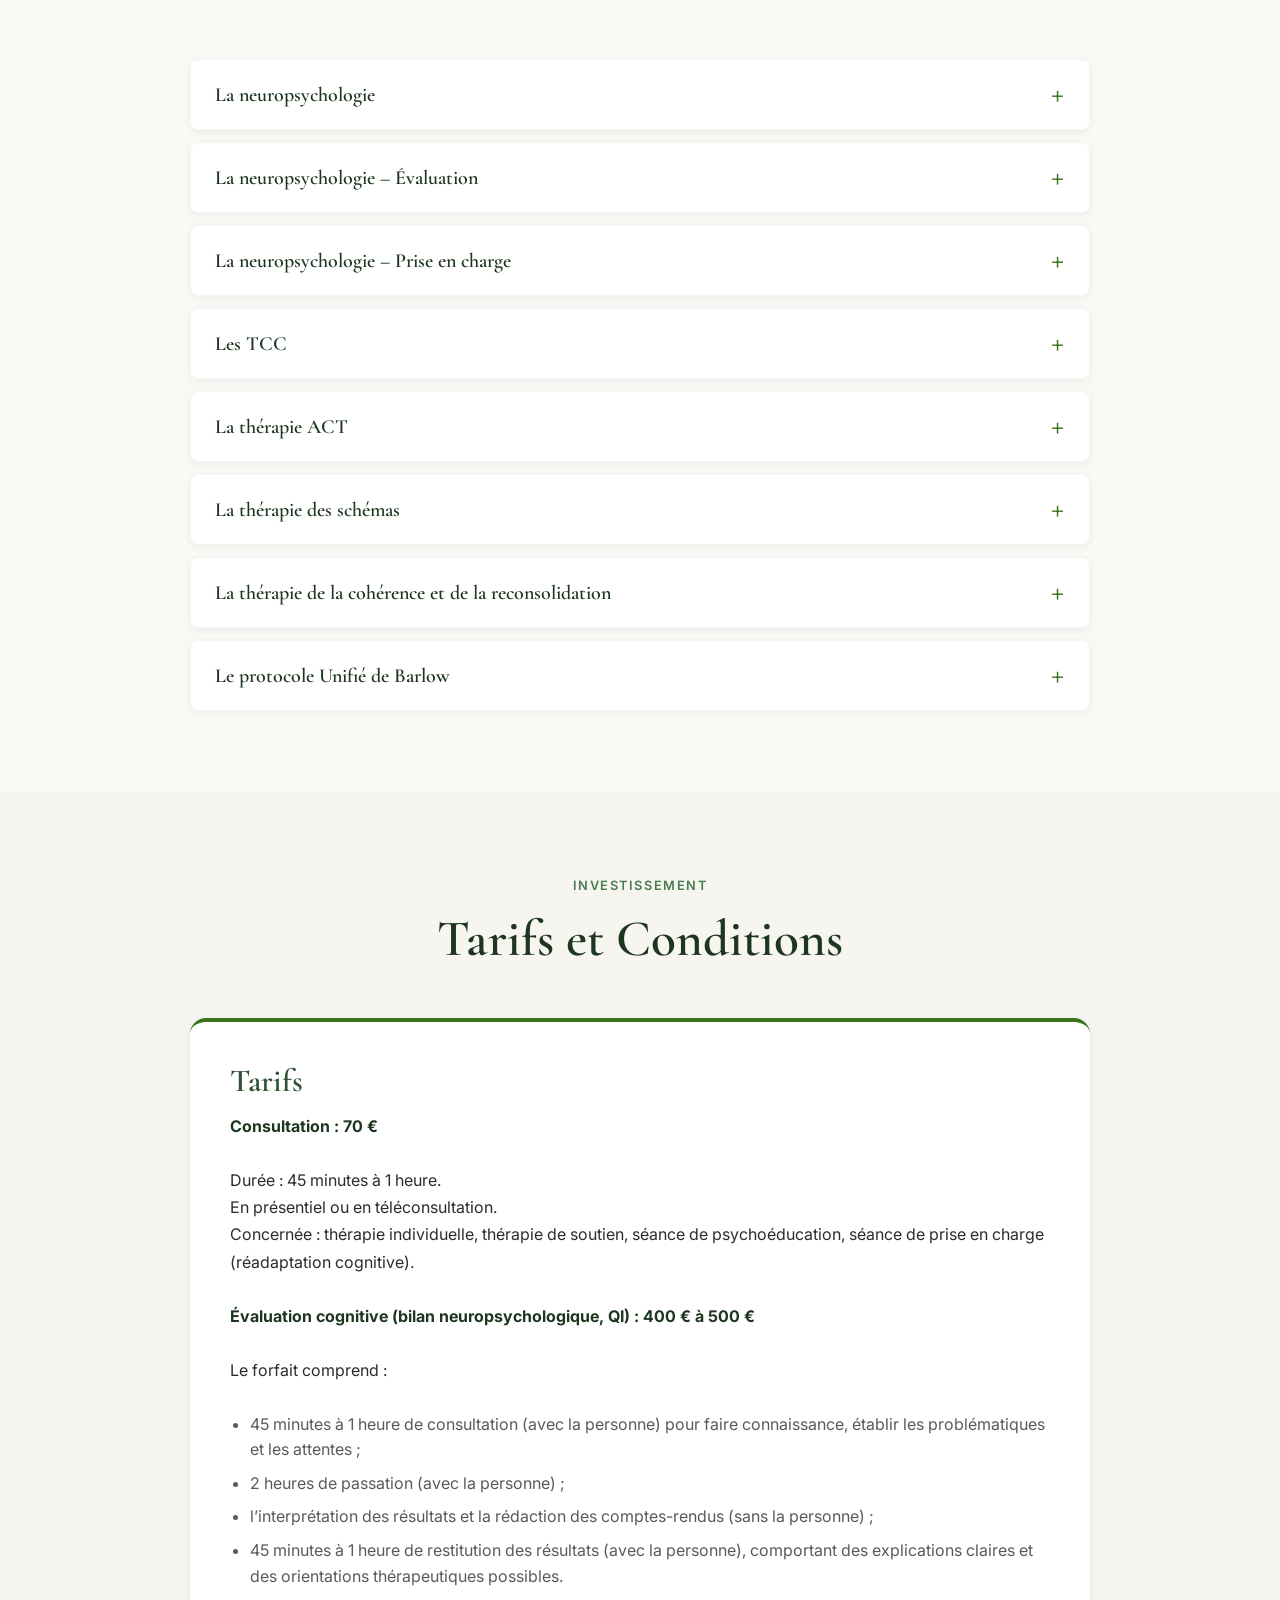
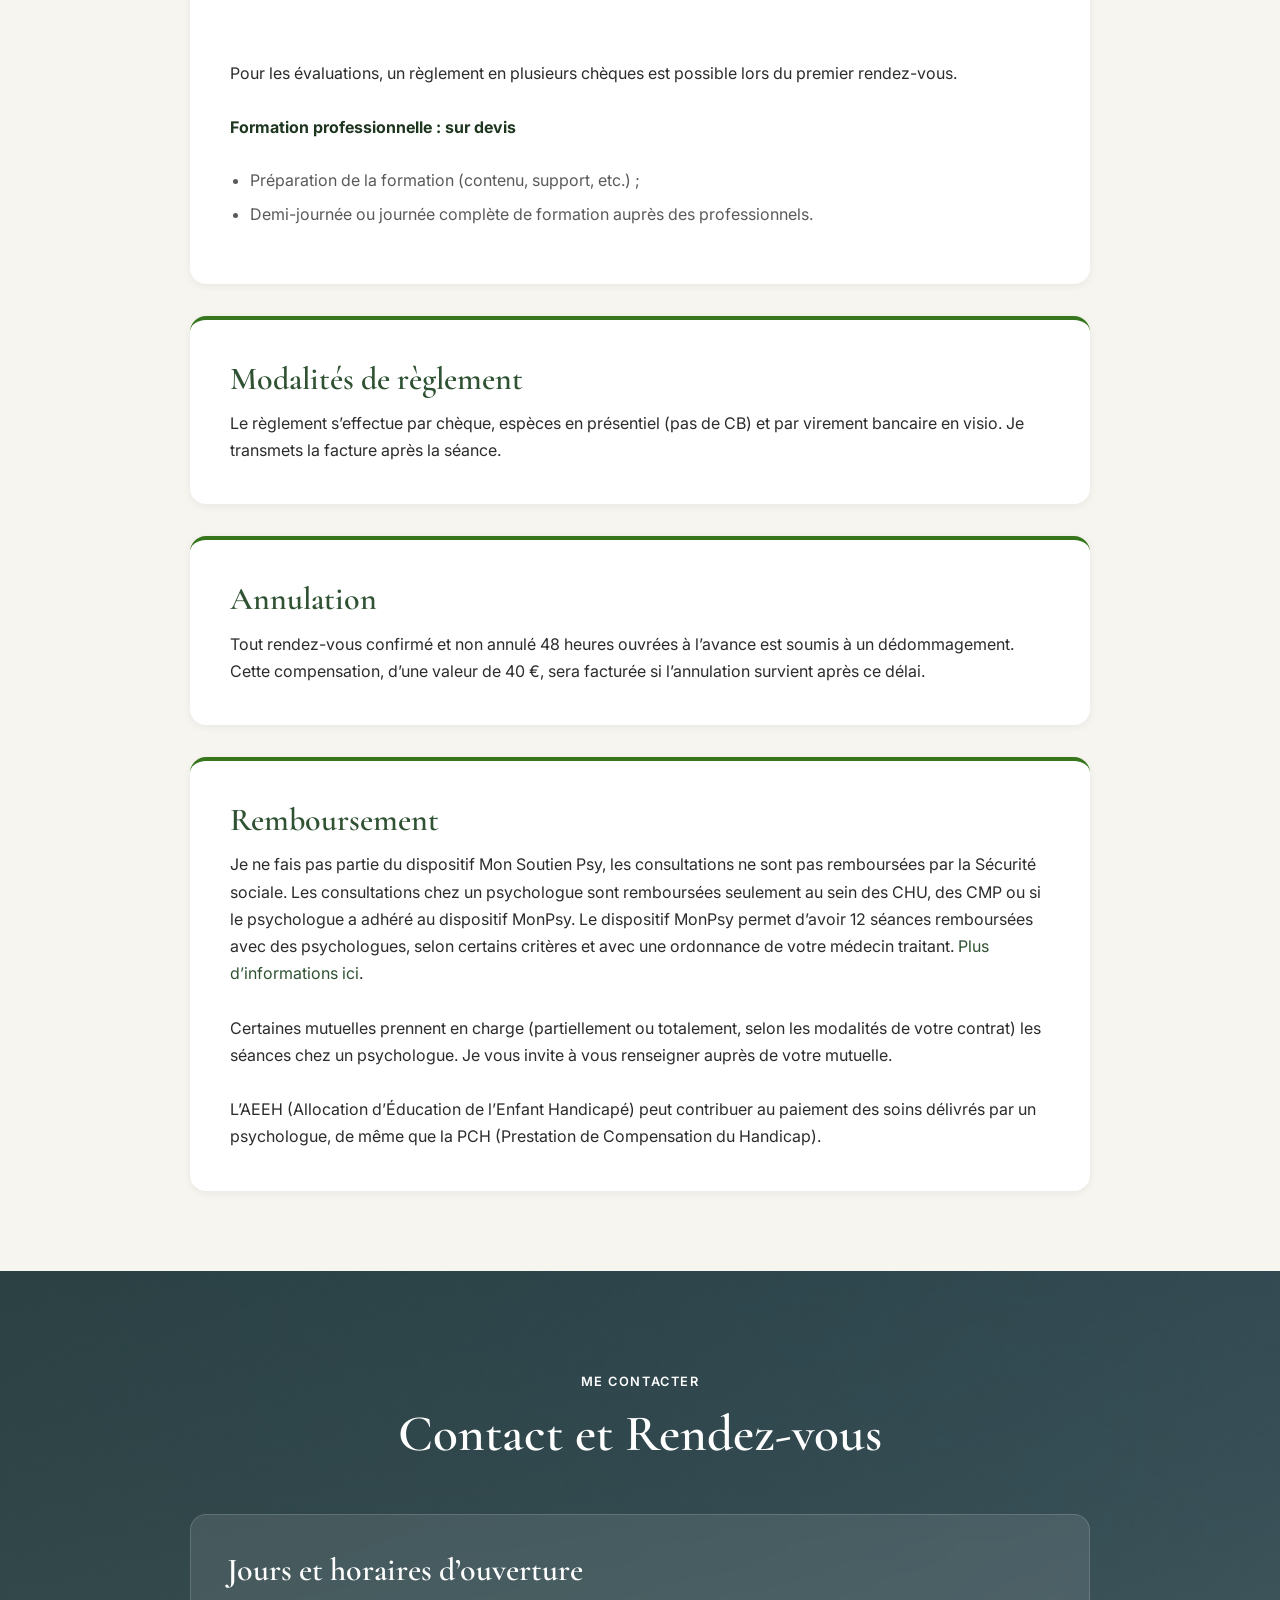
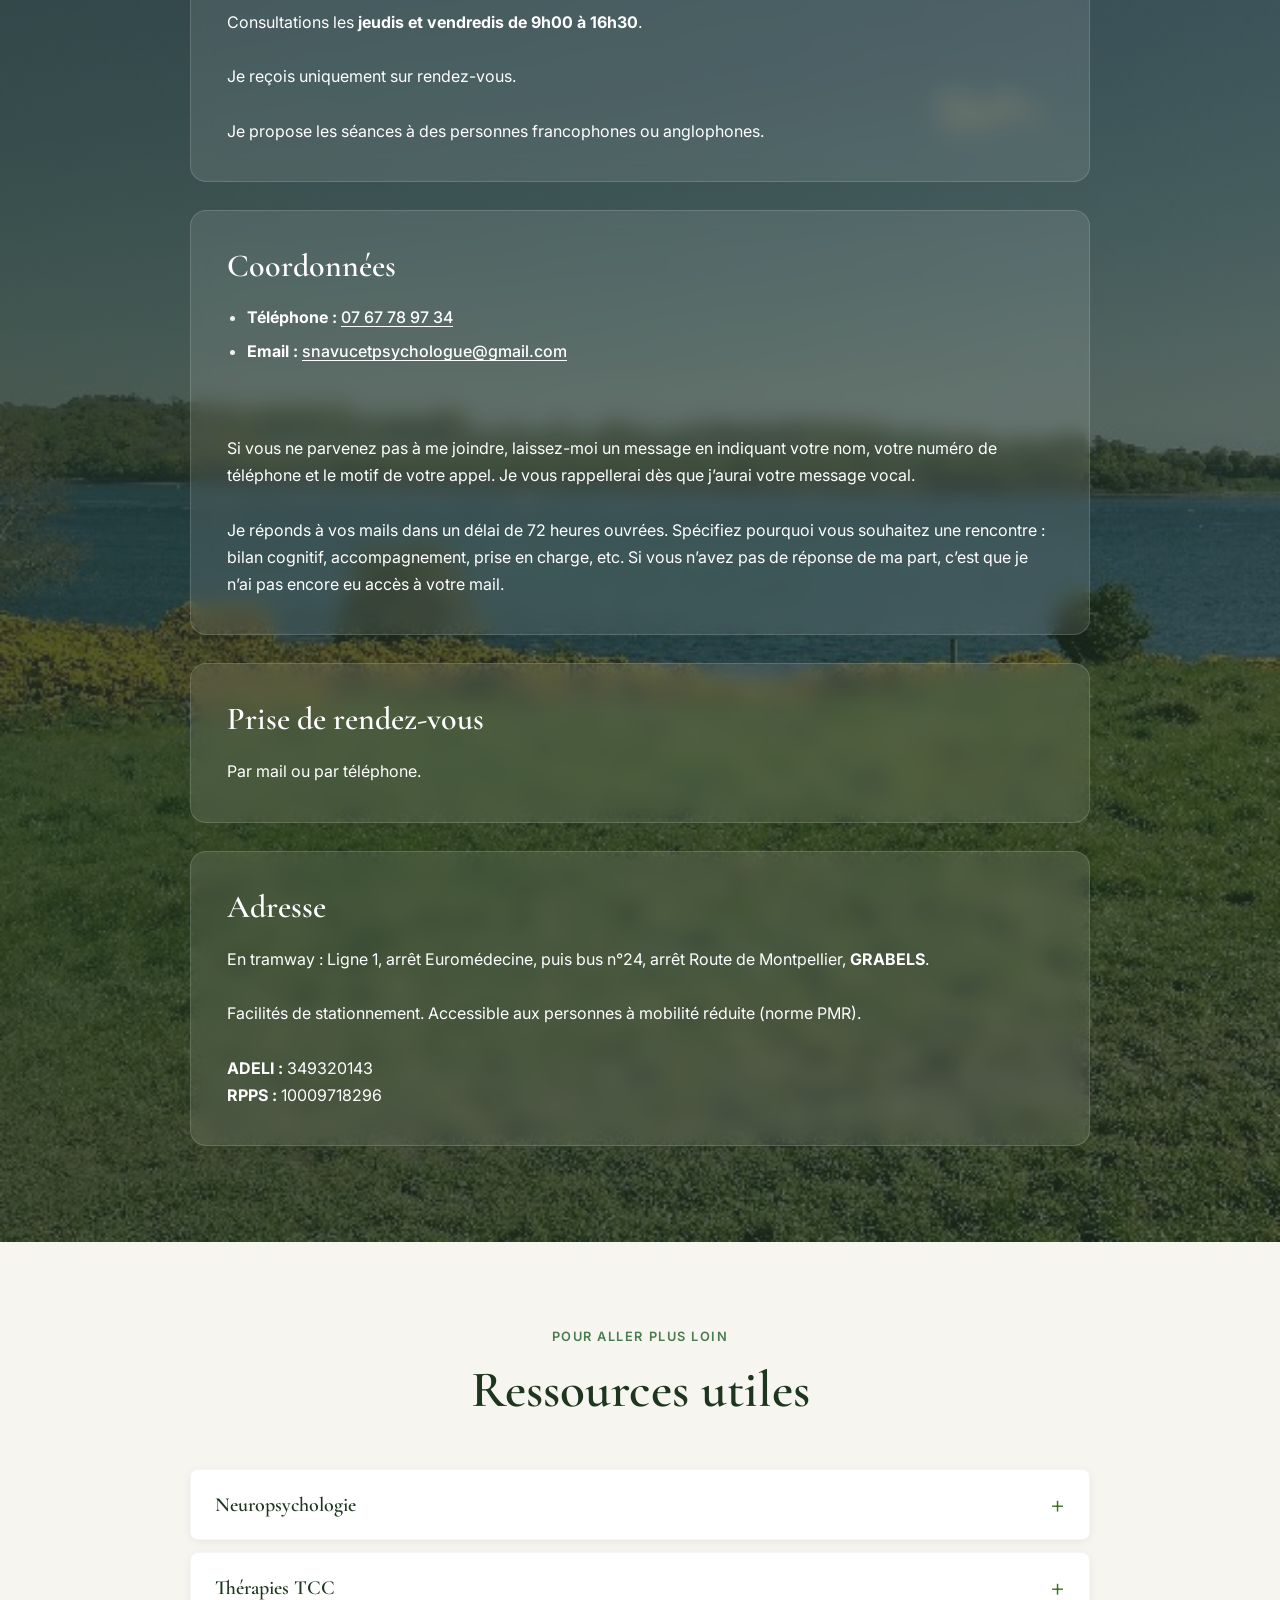
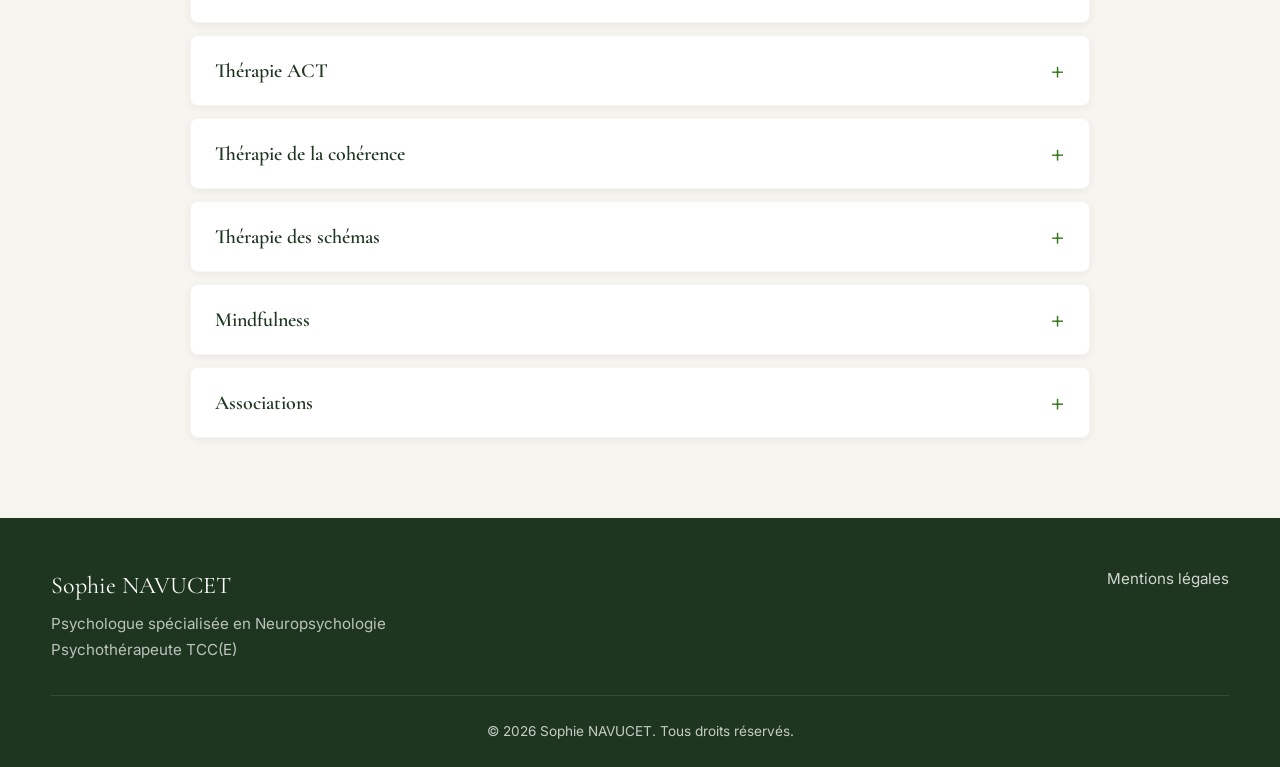
==== commit d28aea2d: "Banniere deplacee sous le menu et symbole psi corrige" ====
--- a/index.html
+++ b/index.html
@@ -10,7 +10,7 @@
   <link rel="preconnect" href="https://fonts.googleapis.com">
   <link rel="preconnect" href="https://fonts.gstatic.com" crossorigin>
   <link href="https://fonts.googleapis.com/css2?family=Cormorant+Garamond:ital,wght@0,400;0,600;1,400&family=Inter:wght@300;400;500;600&display=swap" rel="stylesheet">
-  <link rel="stylesheet" href="style.css?v=3">
+  <link rel="stylesheet" href="style.css?v=4">
   <script type="application/ld+json">
   {
     "@context": "https://schema.org",
@@ -54,6 +54,31 @@
     </nav>
   </header>
 
+  <section class="info-banner" aria-label="Coordonnées">
+    <div class="info-banner__inner reveal">
+      <div class="info-banner__side" aria-hidden="true">
+        <svg viewBox="0 0 100 100" width="70" height="70" fill="none" stroke="currentColor" stroke-width="4" stroke-linecap="round" stroke-linejoin="round">
+          <path d="M30 90 V35 Q30 15 50 15 Q70 15 70 35 V90"/>
+          <path d="M30 55 H70"/>
+          <path d="M50 15 V55"/>
+        </svg>
+      </div>
+      <div class="info-banner__content">
+        <p class="info-banner__title">Psychologue spécialisée en Neuropsychologie, Psychothérapeute TCC(E)</p>
+        <a href="tel:+33767789734" class="info-banner__link">07 67 78 97 34</a>
+        <a href="mailto:snavucetpsychologue@gmail.com" class="info-banner__link">snavucetpsychologue@gmail.com</a>
+        <p class="info-banner__tags">Neuropsychologie, Psychothérapie · Évaluation cognitive · Thérapie individuelle/groupe · Formatrice</p>
+      </div>
+      <div class="info-banner__side" aria-hidden="true">
+        <svg viewBox="0 0 100 100" width="70" height="70" fill="none" stroke="currentColor" stroke-width="4" stroke-linecap="round" stroke-linejoin="round">
+          <path d="M30 90 V35 Q30 15 50 15 Q70 15 70 35 V90"/>
+          <path d="M30 55 H70"/>
+          <path d="M50 15 V55"/>
+        </svg>
+      </div>
+    </div>
+  </section>
+
   <main id="main">
     <section id="accueil" class="hero">
       <div class="hero__bg" aria-hidden="true">
@@ -80,27 +105,6 @@
       </a>
     </section>
 
-    <section class="info-banner" aria-label="Coordonnées">
-      <div class="info-banner__inner reveal">
-        <div class="info-banner__side" aria-hidden="true">
-          <svg viewBox="0 0 100 100" width="80" height="80" fill="none" stroke="currentColor" stroke-width="3">
-            <path d="M50 10 L50 90 M20 30 Q50 10 80 30 M20 70 Q50 90 80 70"/>
-          </svg>
-        </div>
-        <div class="info-banner__content">
-          <p class="info-banner__title">Psychologue spécialisée en Neuropsychologie, Psychothérapeute TCC(E)</p>
-          <a href="tel:+33767789734" class="info-banner__link">07 67 78 97 34</a>
-          <a href="mailto:snavucetpsychologue@gmail.com" class="info-banner__link">snavucetpsychologue@gmail.com</a>
-          <p class="info-banner__tags">Neuropsychologie, Psychothérapie · Évaluation cognitive · Thérapie individuelle/groupe · Formatrice</p>
-        </div>
-        <div class="info-banner__side" aria-hidden="true">
-          <svg viewBox="0 0 100 100" width="80" height="80" fill="none" stroke="currentColor" stroke-width="3">
-            <path d="M50 10 L50 90 M20 30 Q50 10 80 30 M20 70 Q50 90 80 70"/>
-          </svg>
-        </div>
-      </div>
-    </section>
-
     <section id="qui-suis-je" class="section section--alt">
       <div class="container">
         <div class="section__header reveal">
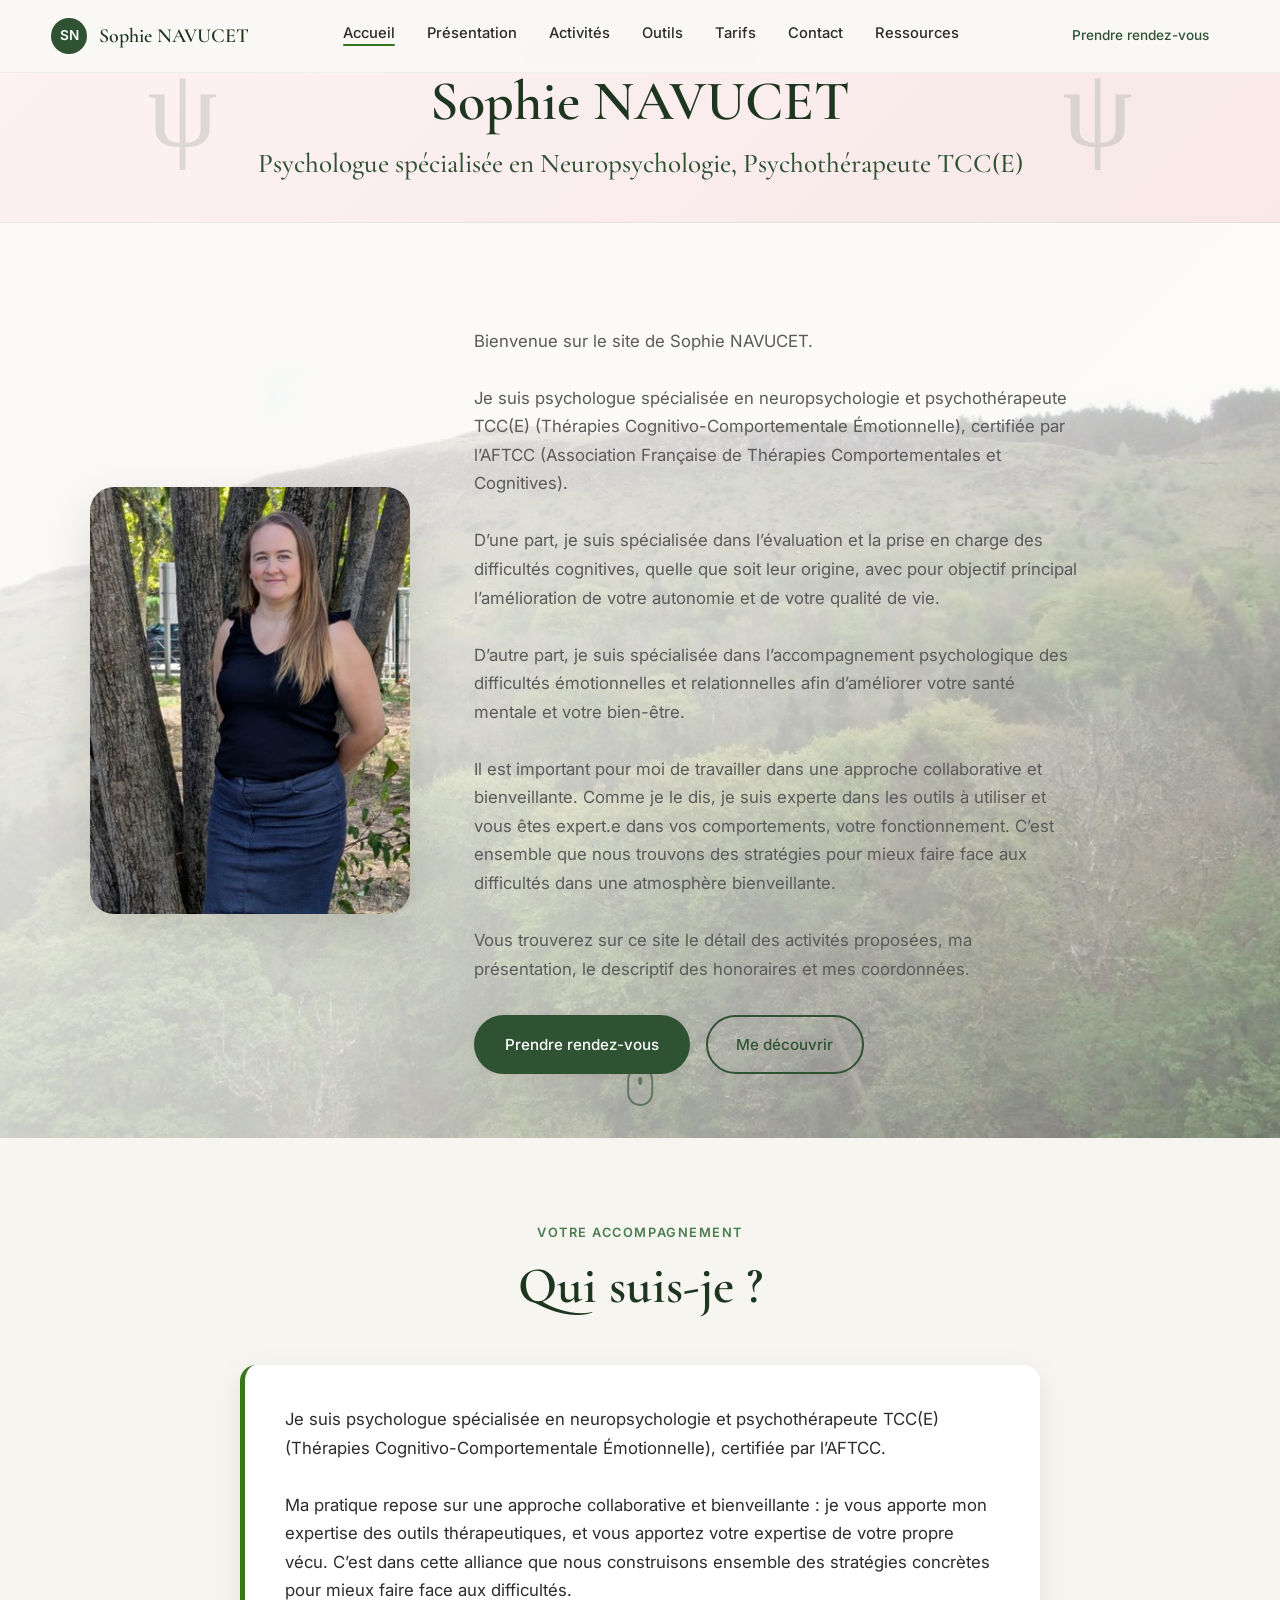
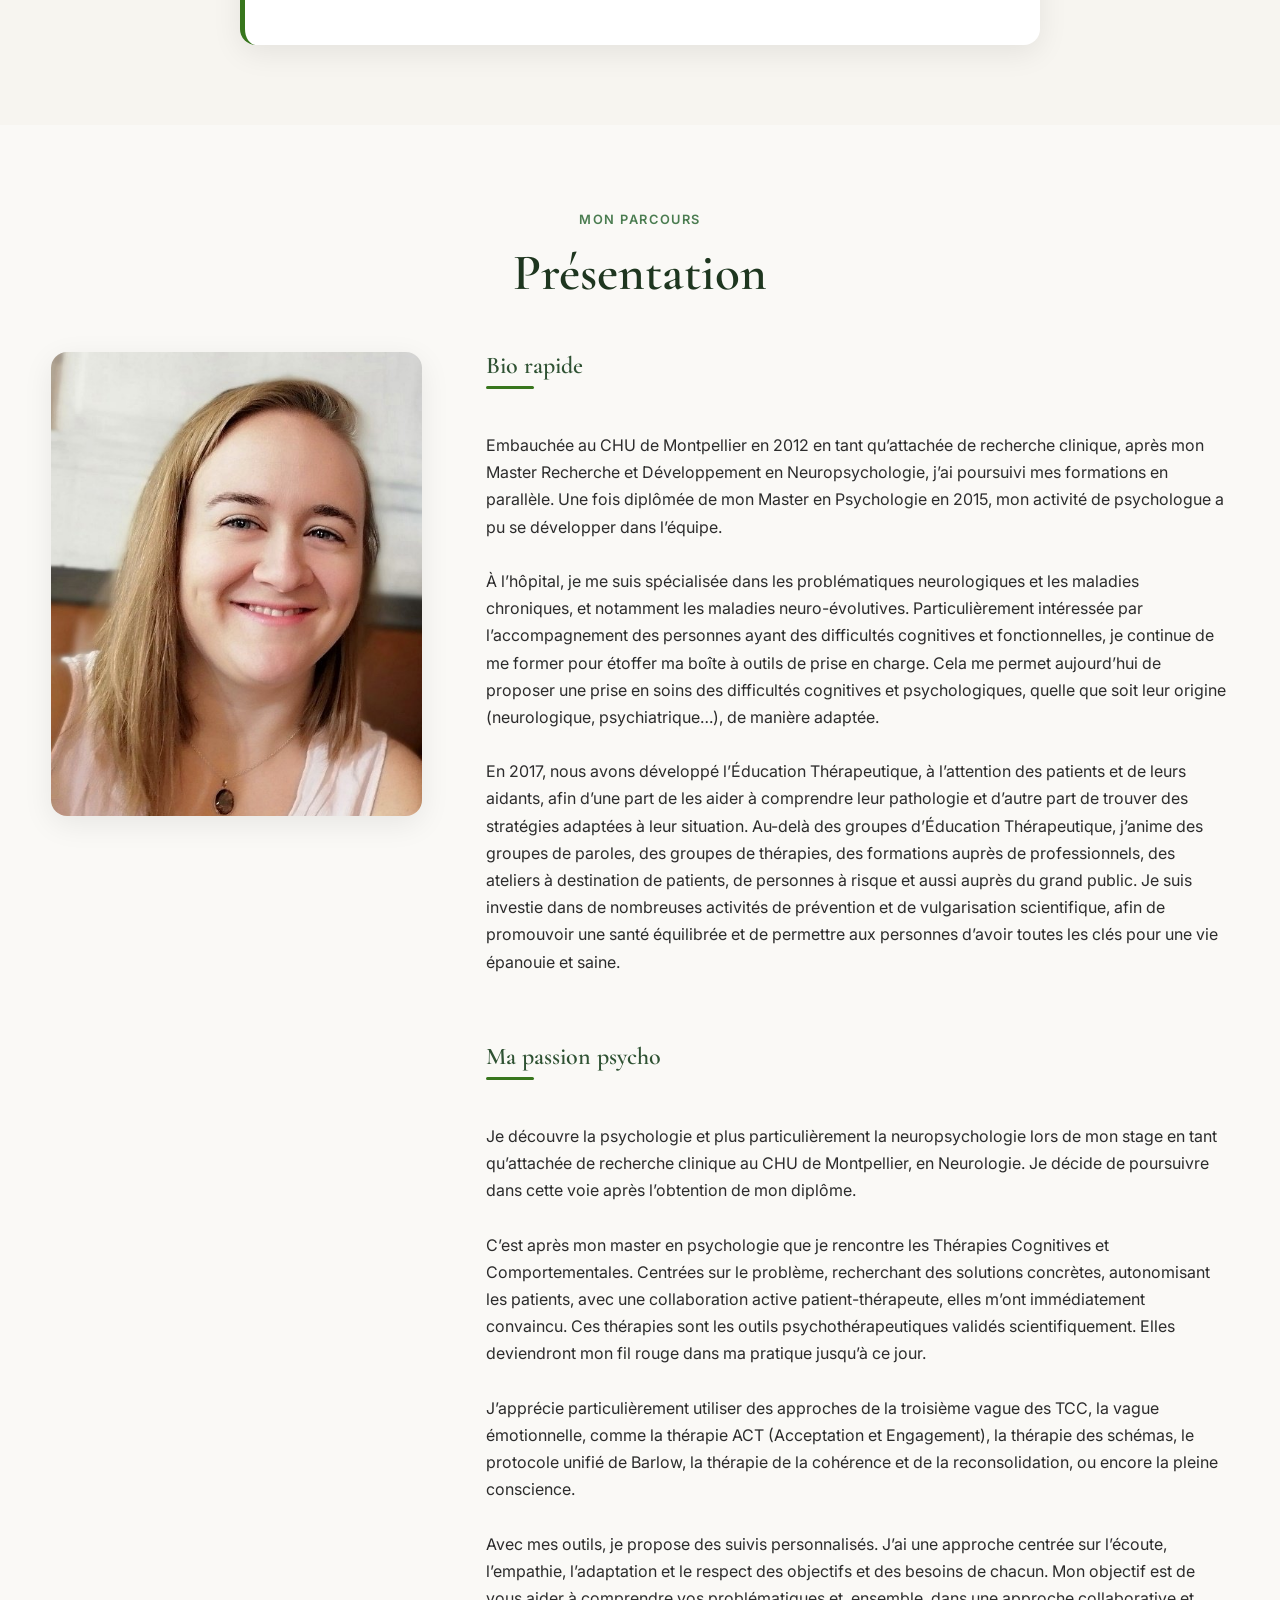
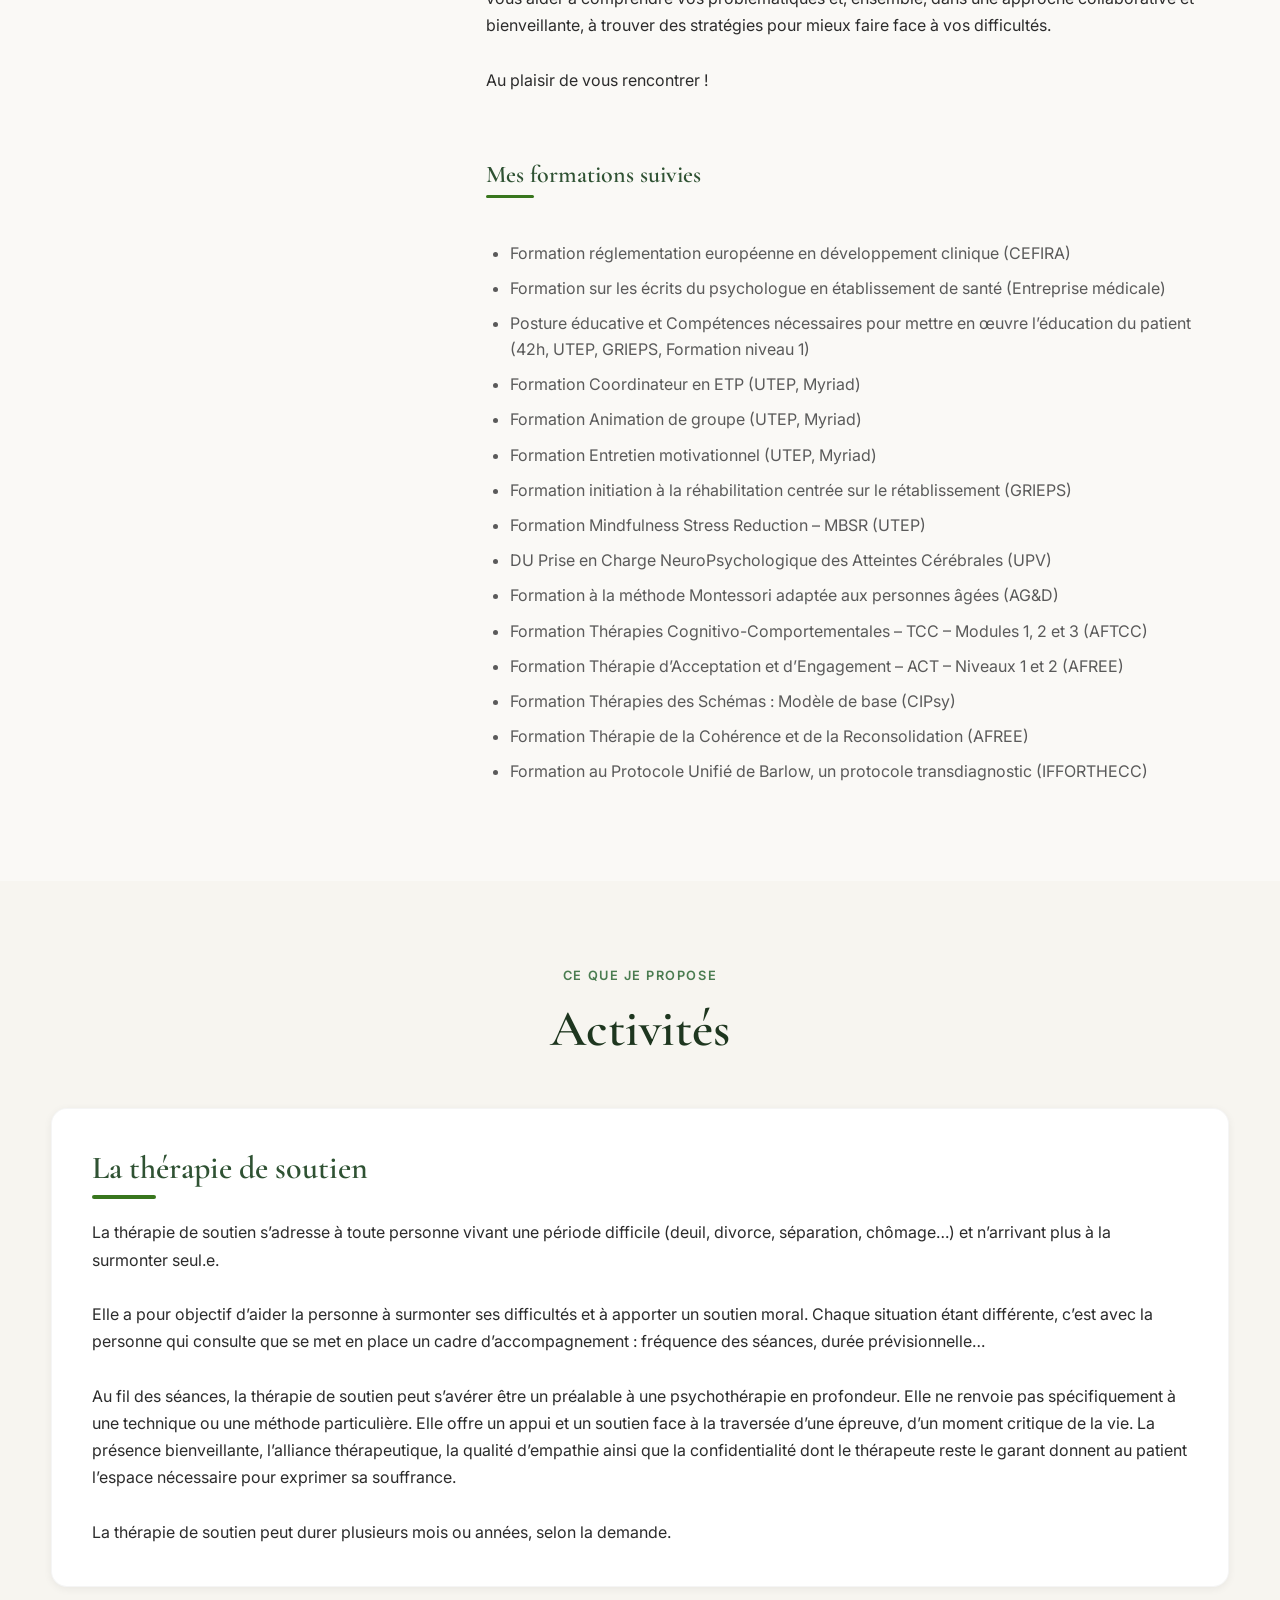
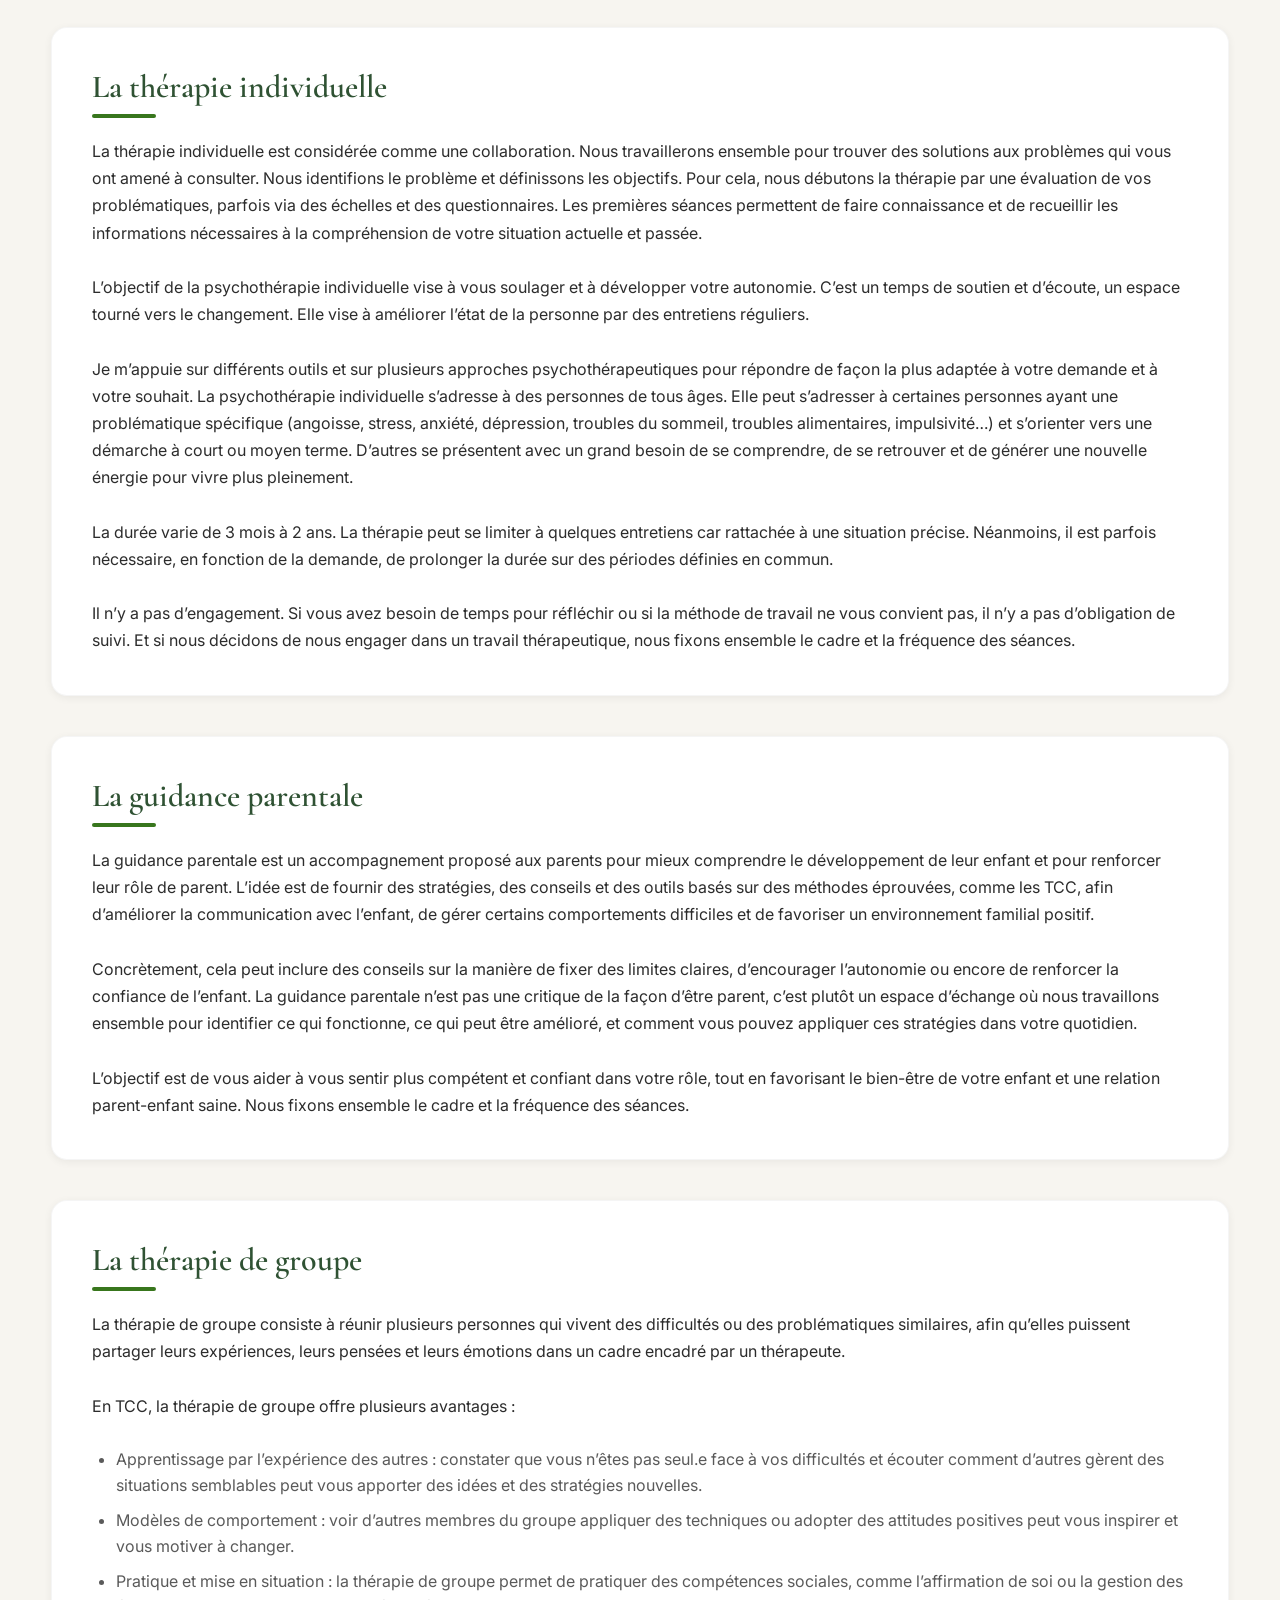
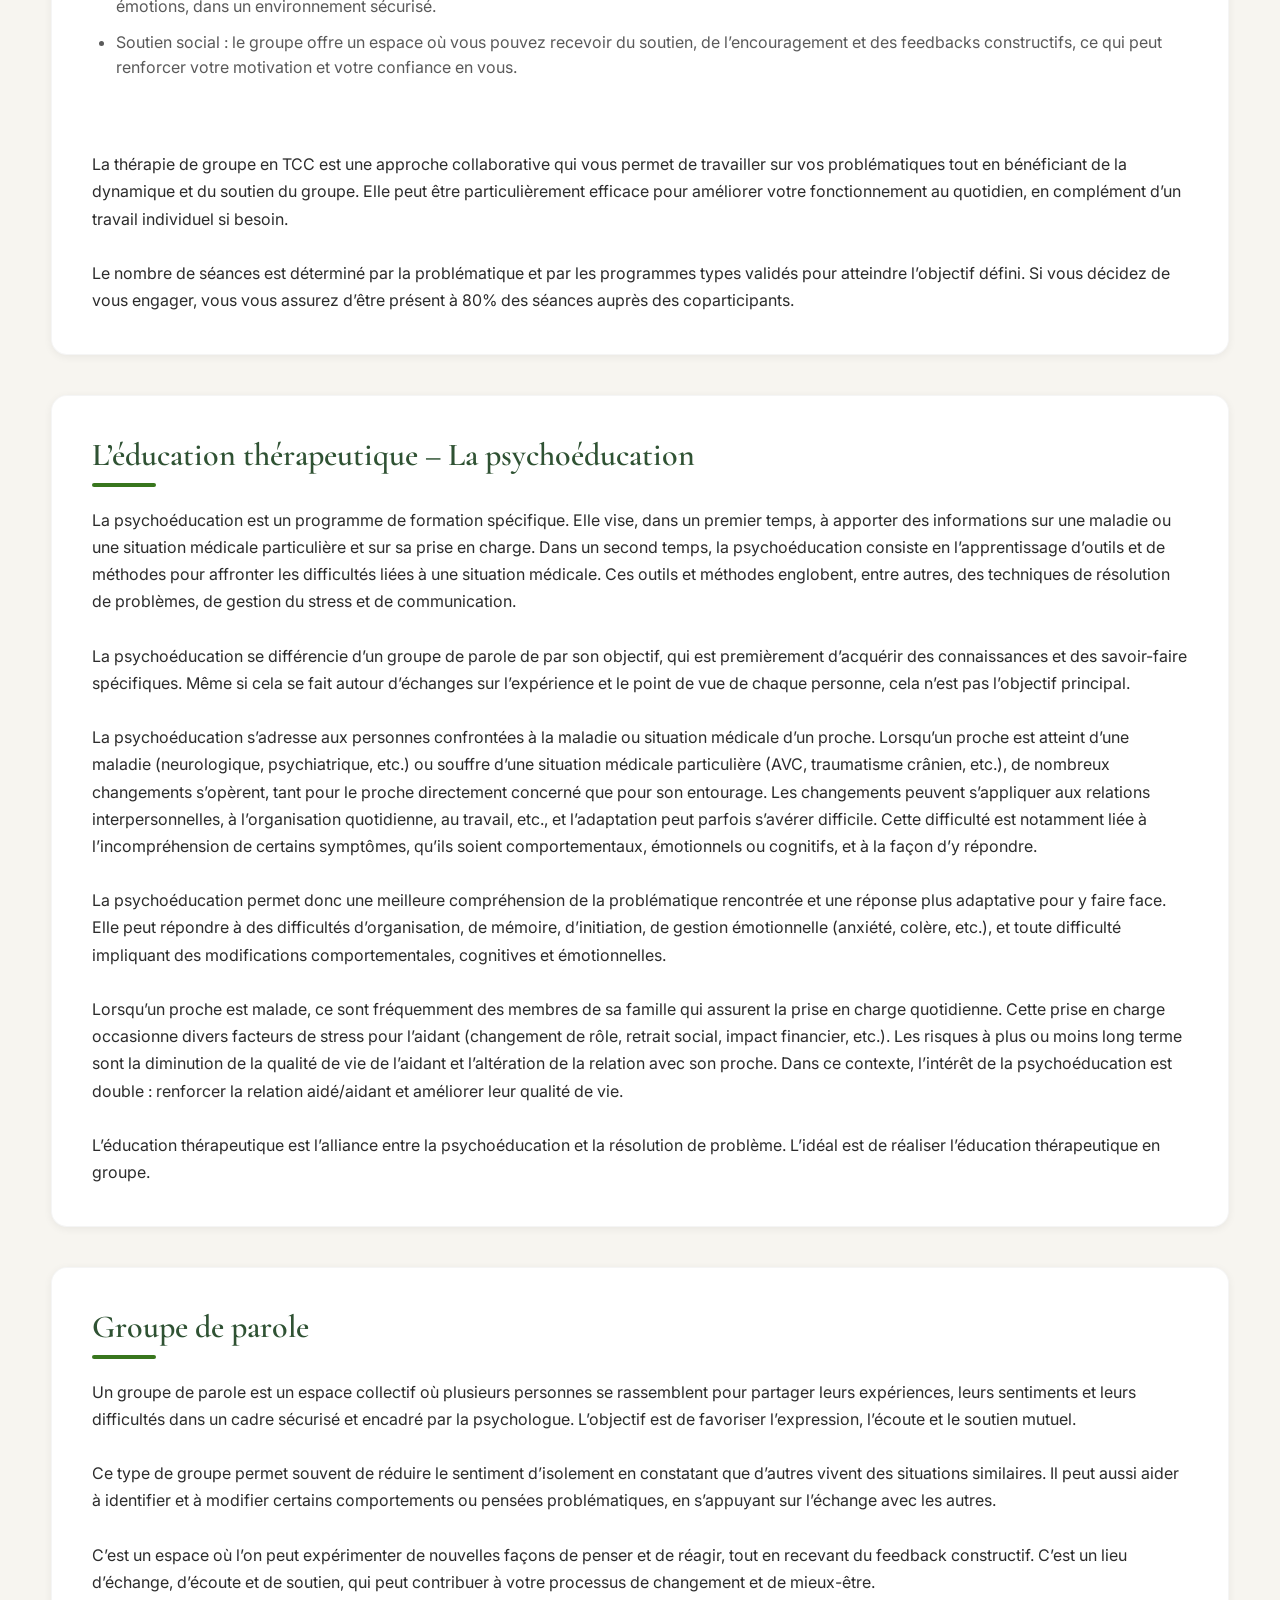
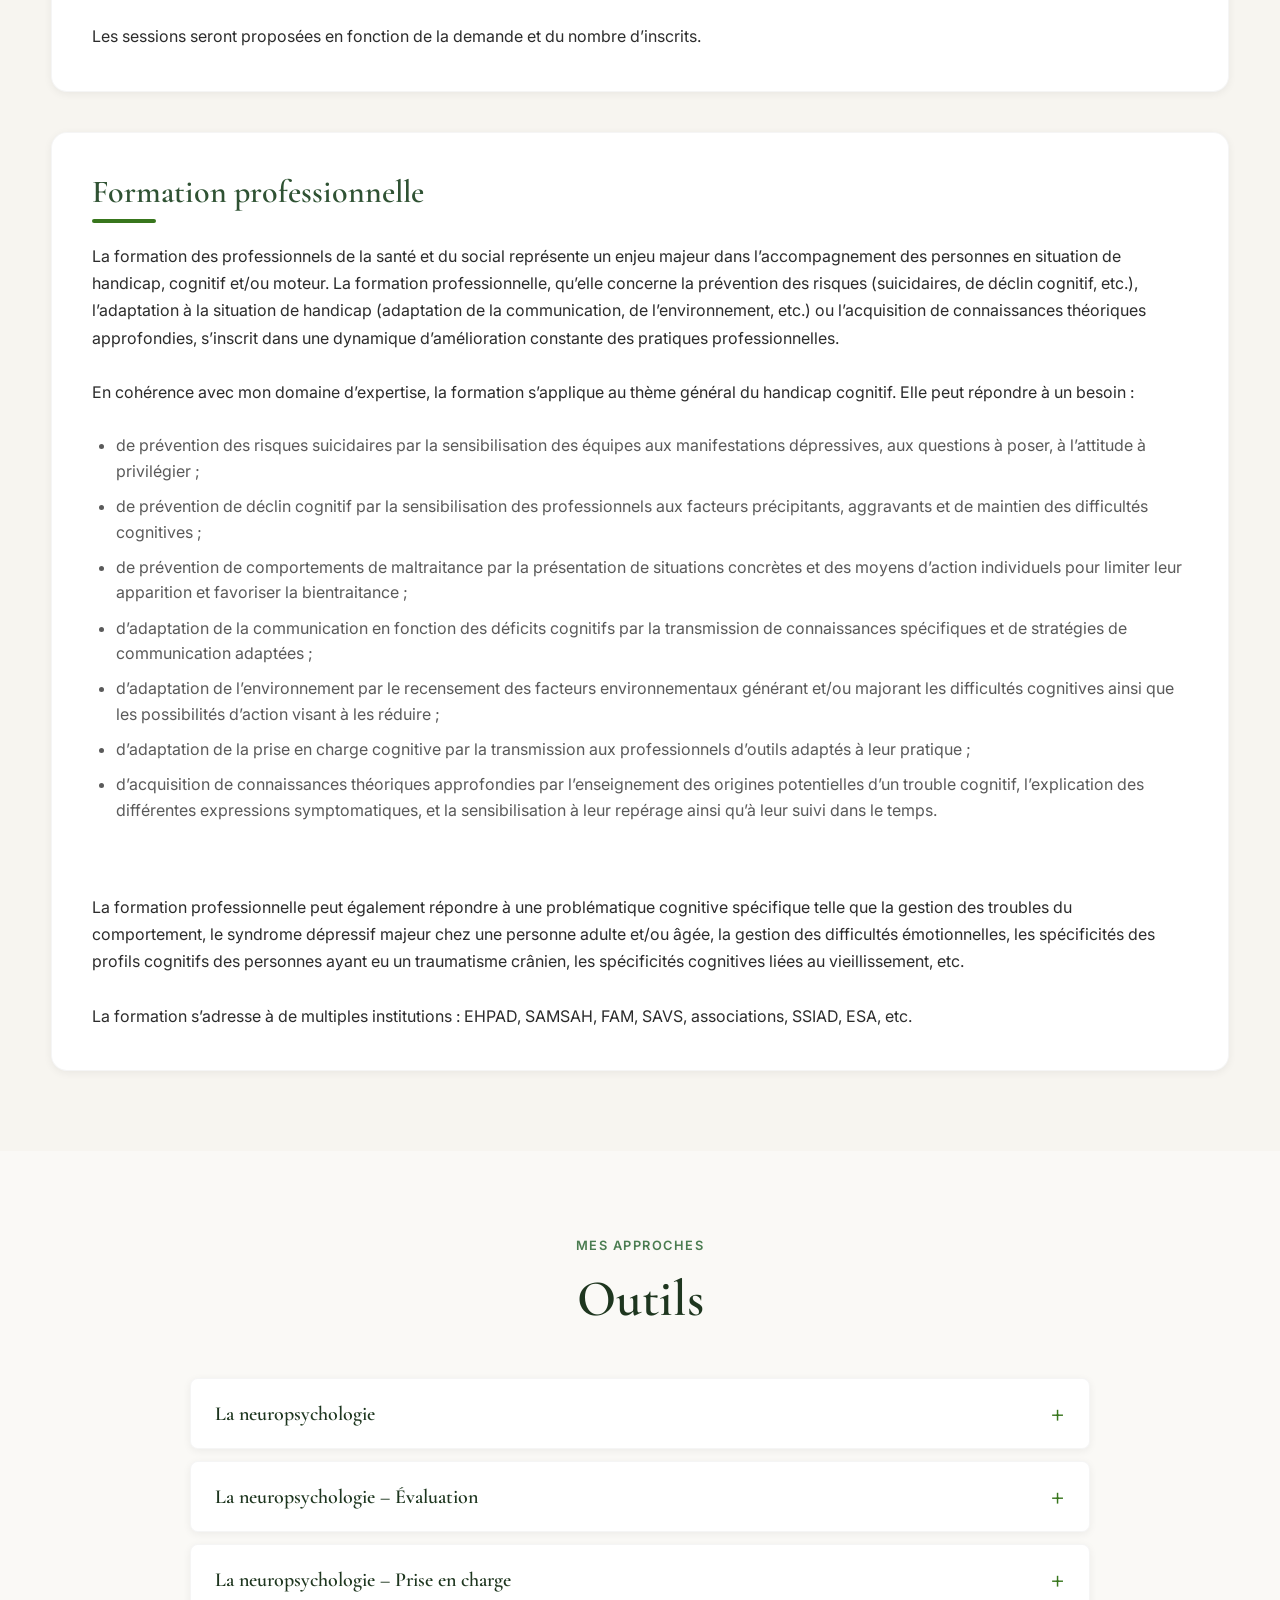
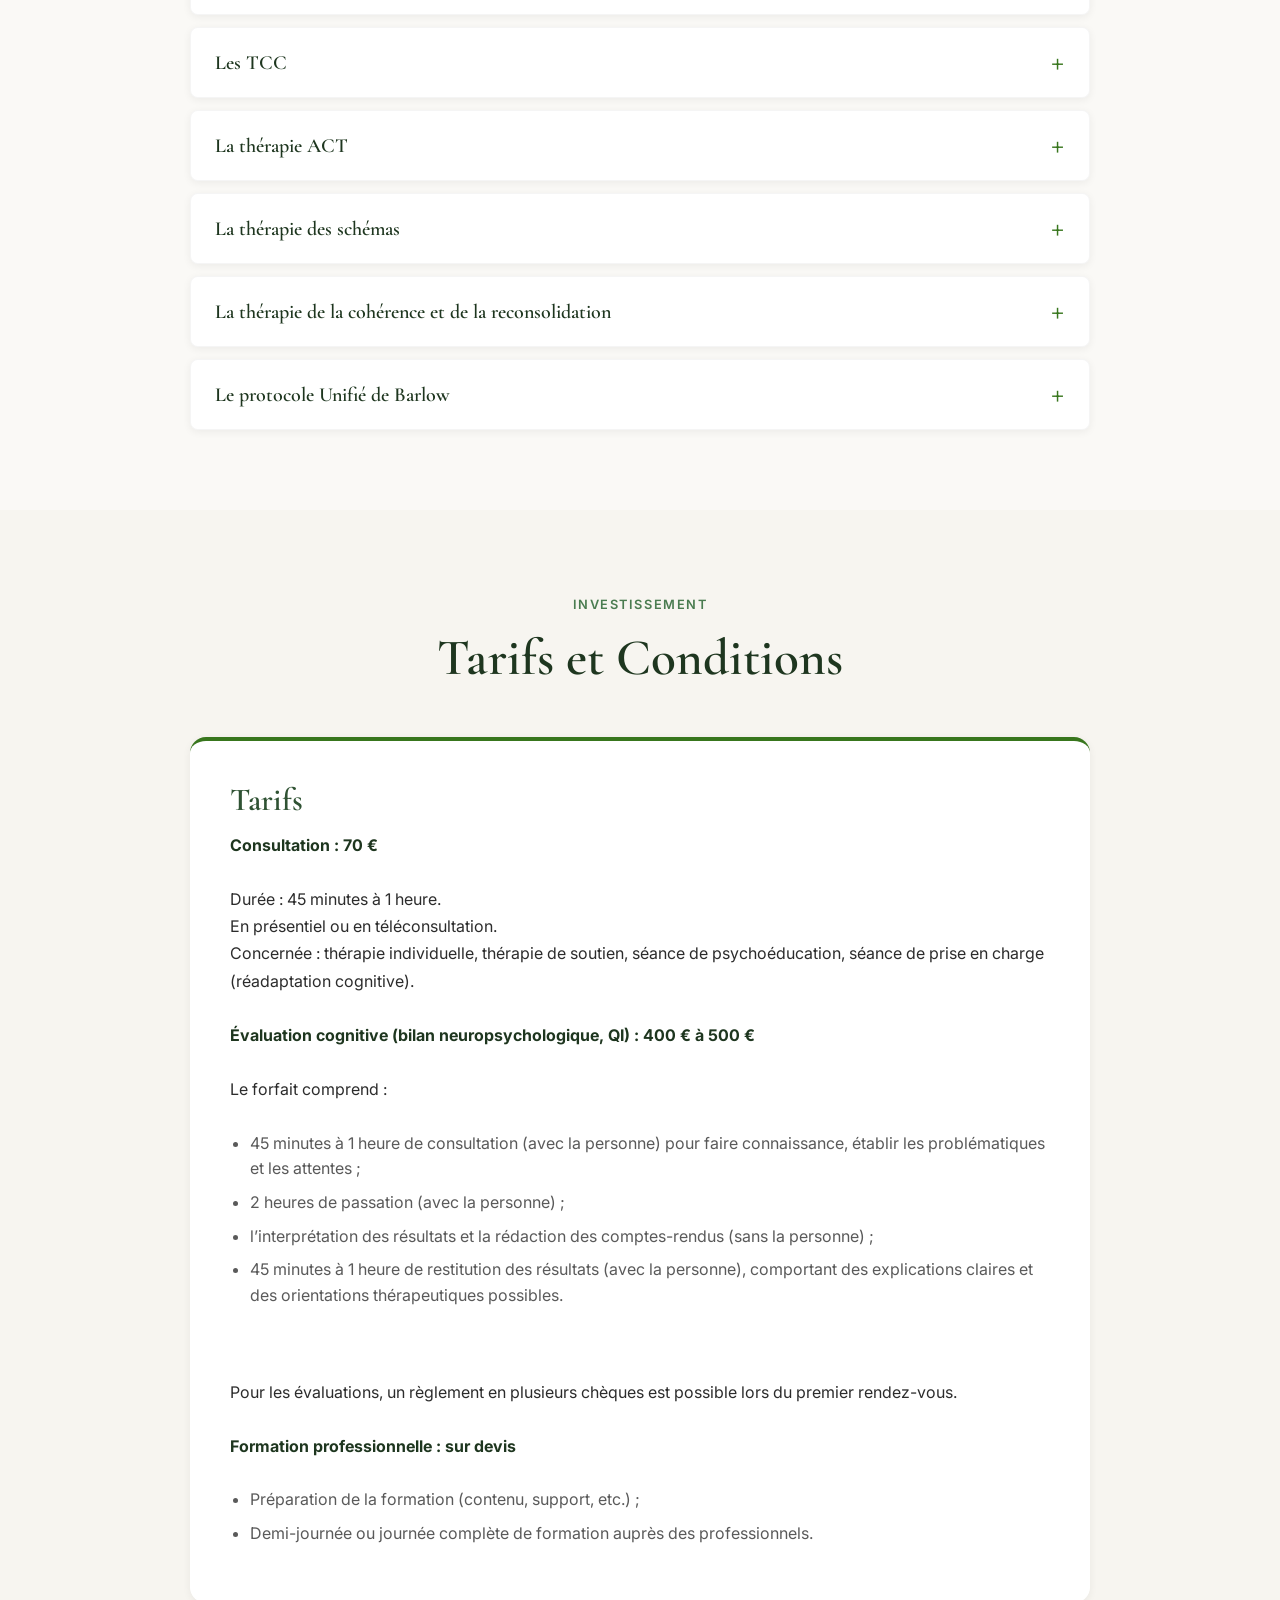
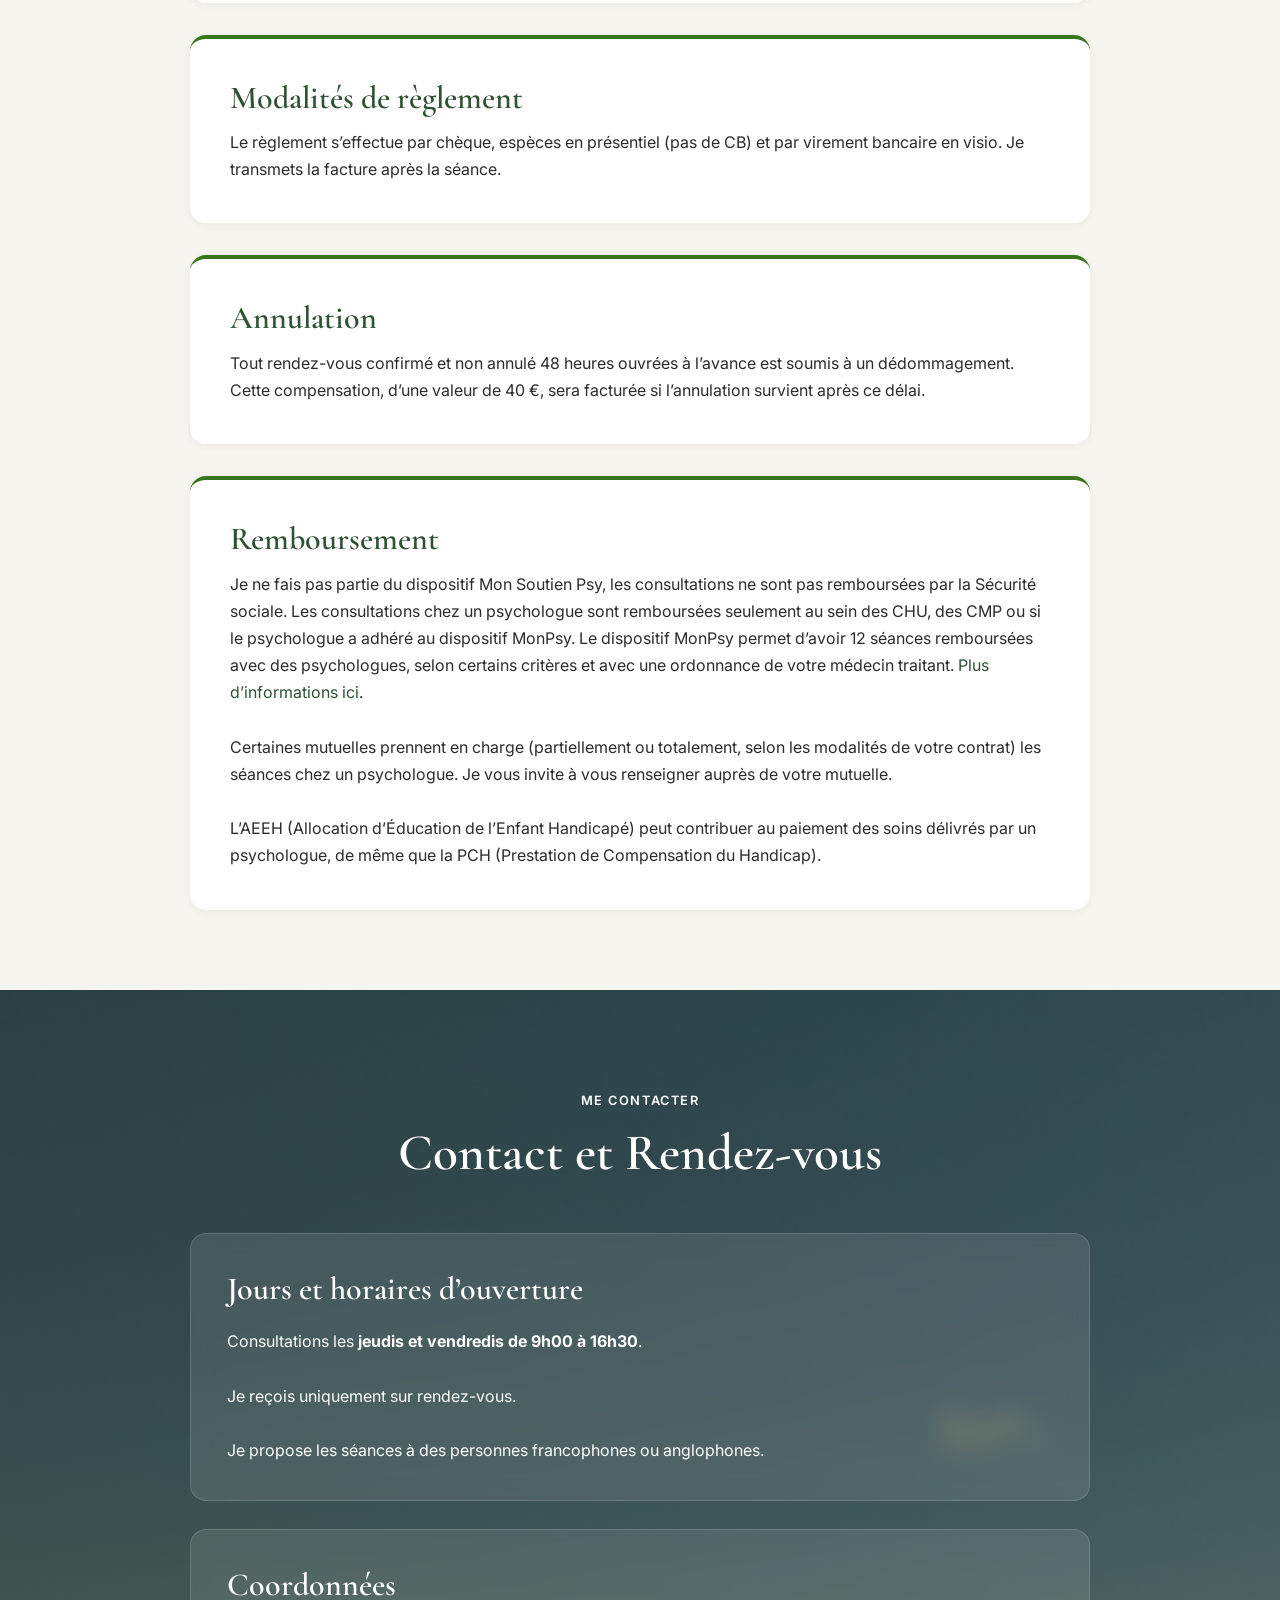
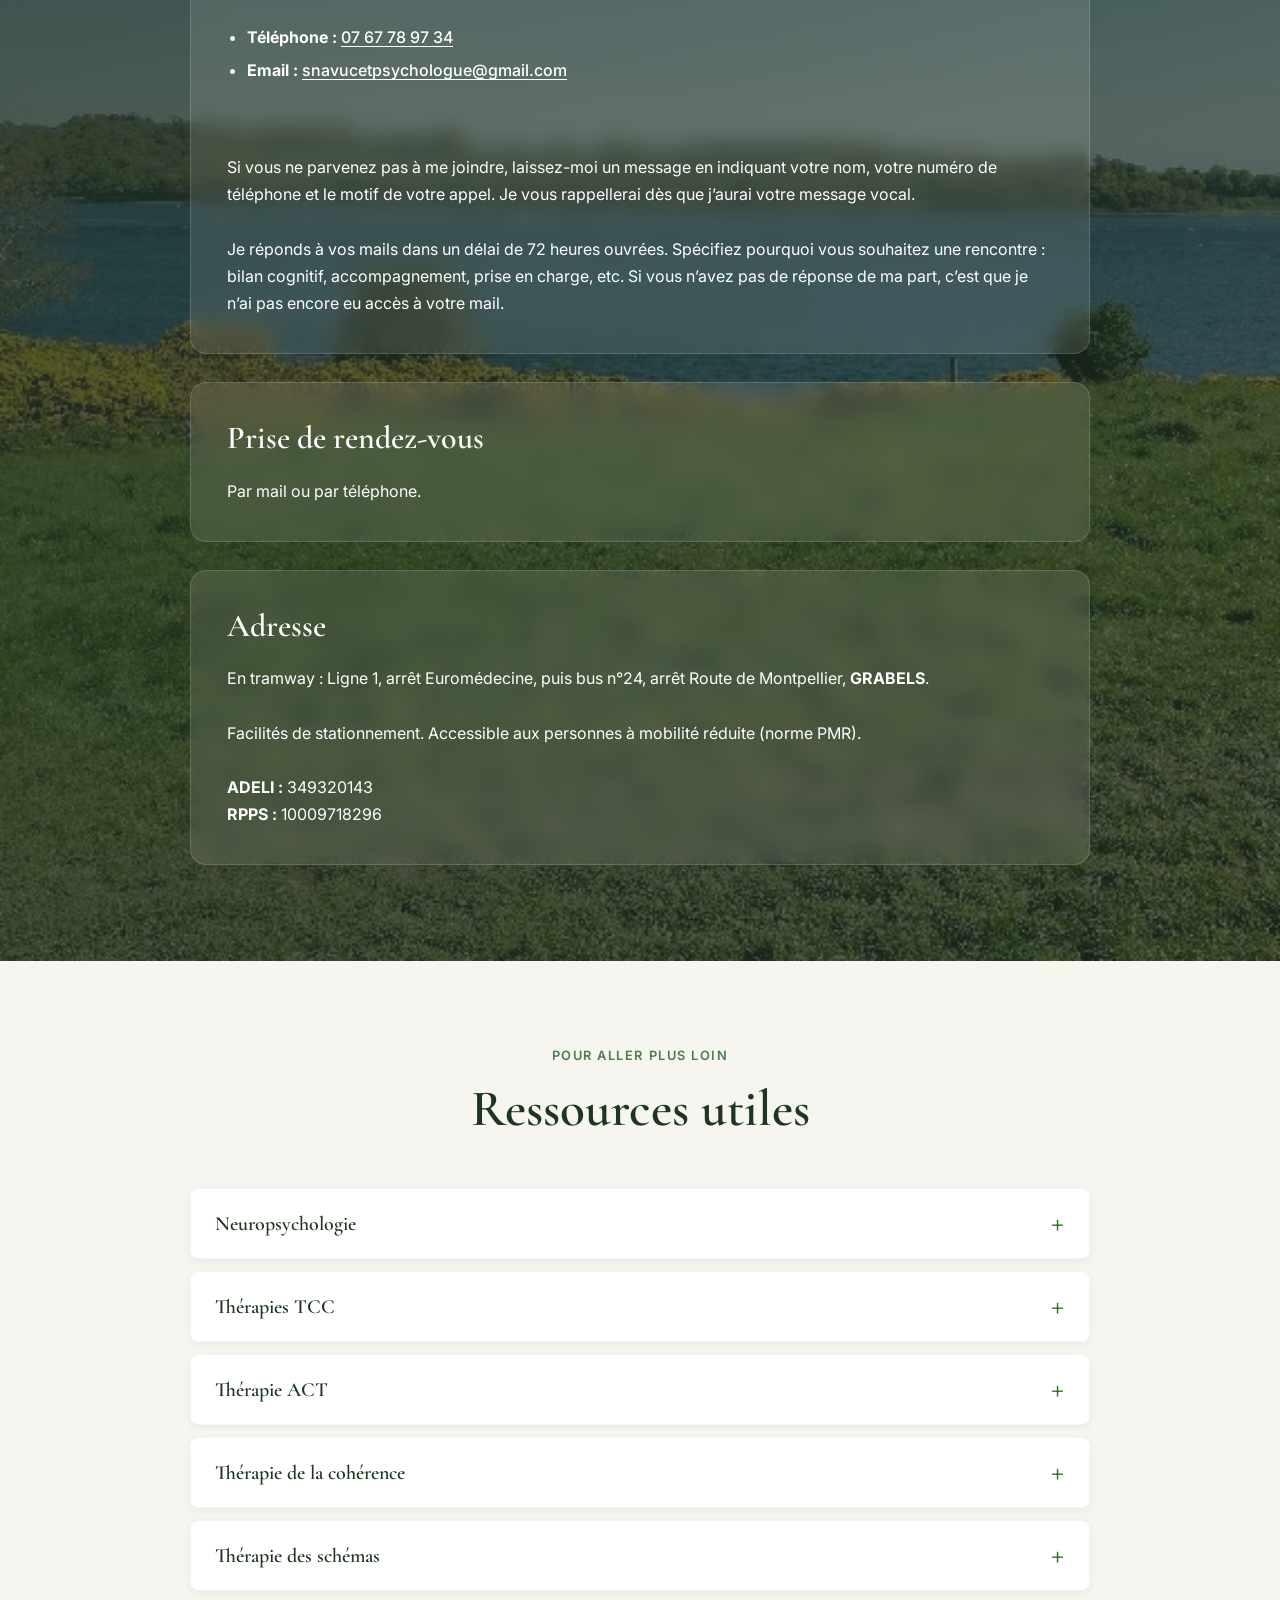
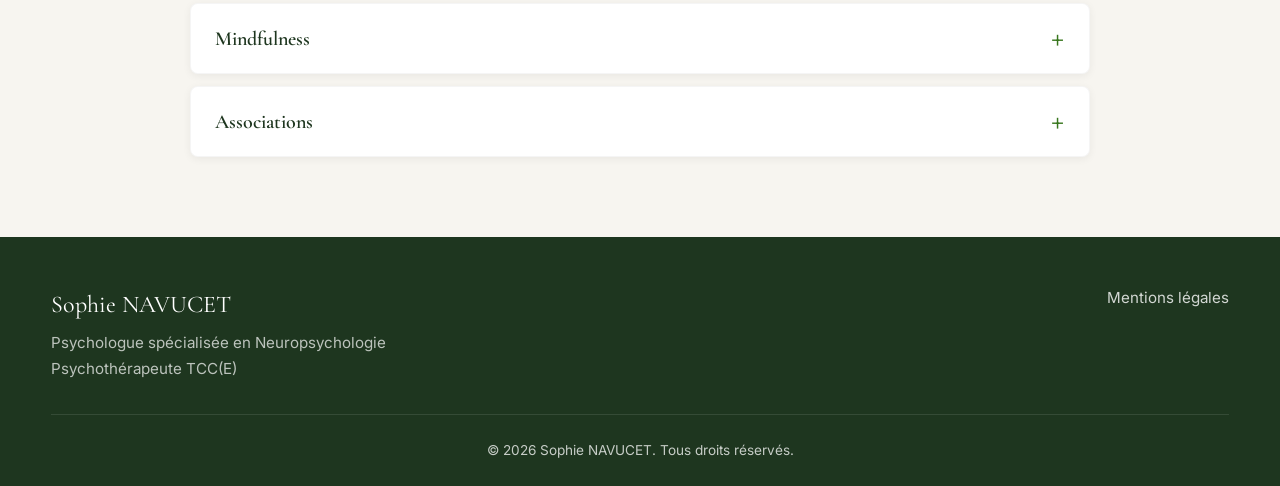
==== commit b7e59169: "Banniere englobe le titre principal avec symbole psi correct" ====
--- a/index.html
+++ b/index.html
@@ -10,7 +10,7 @@
   <link rel="preconnect" href="https://fonts.googleapis.com">
   <link rel="preconnect" href="https://fonts.gstatic.com" crossorigin>
   <link href="https://fonts.googleapis.com/css2?family=Cormorant+Garamond:ital,wght@0,400;0,600;1,400&family=Inter:wght@300;400;500;600&display=swap" rel="stylesheet">
-  <link rel="stylesheet" href="style.css?v=4">
+  <link rel="stylesheet" href="style.css?v=5">
   <script type="application/ld+json">
   {
     "@context": "https://schema.org",
@@ -54,33 +54,19 @@
     </nav>
   </header>
 
-  <section class="info-banner" aria-label="Coordonnées">
+    <section class="info-banner" aria-label="En-tête">
     <div class="info-banner__inner reveal">
-      <div class="info-banner__side" aria-hidden="true">
-        <svg viewBox="0 0 100 100" width="70" height="70" fill="none" stroke="currentColor" stroke-width="4" stroke-linecap="round" stroke-linejoin="round">
-          <path d="M30 90 V35 Q30 15 50 15 Q70 15 70 35 V90"/>
-          <path d="M30 55 H70"/>
-          <path d="M50 15 V55"/>
-        </svg>
+      <div class="info-banner__side info-banner__side--psi" aria-hidden="true">ψ</div>
+      <div class="info-banner__content">
+        <p class="info-banner__subtitle">Bienvenue sur le site de</p>
+        <p class="info-banner__name">Sophie NAVUCET</p>
+        <p class="info-banner__title">Psychologue spécialisée en Neuropsychologie, Psychothérapeute TCC(E)</p>
       </div>
-      <div class="info-banner__content">
-        <p class="info-banner__title">Psychologue spécialisée en Neuropsychologie, Psychothérapeute TCC(E)</p>
-        <a href="tel:+33767789734" class="info-banner__link">07 67 78 97 34</a>
-        <a href="mailto:snavucetpsychologue@gmail.com" class="info-banner__link">snavucetpsychologue@gmail.com</a>
-        <p class="info-banner__tags">Neuropsychologie, Psychothérapie · Évaluation cognitive · Thérapie individuelle/groupe · Formatrice</p>
-      </div>
-      <div class="info-banner__side" aria-hidden="true">
-        <svg viewBox="0 0 100 100" width="70" height="70" fill="none" stroke="currentColor" stroke-width="4" stroke-linecap="round" stroke-linejoin="round">
-          <path d="M30 90 V35 Q30 15 50 15 Q70 15 70 35 V90"/>
-          <path d="M30 55 H70"/>
-          <path d="M50 15 V55"/>
-        </svg>
-      </div>
+      <div class="info-banner__side info-banner__side--psi" aria-hidden="true">ψ</div>
     </div>
   </section>
 
-  <main id="main">
-    <section id="accueil" class="hero">
+<section id="accueil" class="hero">
       <div class="hero__bg" aria-hidden="true">
         <img src="assets/images/image5-docx.jpg" alt="">
       </div>
@@ -90,9 +76,6 @@
           <img src="assets/images/portrait-about.jpg" alt="Portrait de Sophie NAVUCET">
         </div>
         <div class="hero__text reveal">
-          <p class="hero__subtitle">Bienvenue sur le site de</p>
-          <h1>Sophie NAVUCET</h1>
-          <p class="hero__tagline" data-content-key="tagline"></p>
           <p class="hero__intro" data-content-key="accueil"></p>
           <div class="hero__actions">
             <a href="#contact" class="btn btn--primary">Prendre rendez-vous</a>
@@ -204,6 +187,6 @@
     <svg xmlns="http://www.w3.org/2000/svg" width="24" height="24" viewBox="0 0 24 24" fill="none" stroke="currentColor" stroke-width="2" stroke-linecap="round" stroke-linejoin="round"><path d="m18 15-6-6-6 6"/></svg>
   </button>
 
-  <script src="app.js?v=10"></script>
+  <script src="app.js?v=11"></script>
 </body>
 </html>
--- a/style.css
+++ b/style.css
@@ -436,7 +436,7 @@
 /* Info banner */
 .info-banner {
   background: linear-gradient(135deg, #fdf2f2 0%, #f8e8e8 100%);
-  padding: 3rem 0;
+  padding: 2.5rem 0;
   border-top: 1px solid rgba(47, 82, 51, 0.08);
   border-bottom: 1px solid rgba(47, 82, 51, 0.08);
 }
@@ -447,7 +447,7 @@
   display: flex;
   align-items: center;
   justify-content: center;
-  gap: 2rem;
+  gap: 2.5rem;
   text-align: center;
 }
 
@@ -456,39 +456,45 @@
   flex-shrink: 0;
 }
 
+.info-banner__side--psi {
+  font-family: var(--font-display);
+  font-size: clamp(4rem, 10vw, 7rem);
+  line-height: 1;
+  font-weight: 400;
+  color: rgba(47, 82, 51, 0.15);
+}
+
 .info-banner__content {
   display: flex;
   flex-direction: column;
   align-items: center;
-  gap: 0.5rem;
-}
-
-.info-banner__title {
+  gap: 0.35rem;
+}
+
+.info-banner__subtitle {
+  font-size: 0.9rem;
+  text-transform: uppercase;
+  letter-spacing: 0.12em;
+  color: var(--color-primary-light);
+  margin: 0;
+}
+
+.info-banner__name {
   font-family: var(--font-display);
-  font-size: clamp(1.3rem, 3vw, 1.8rem);
+  font-size: clamp(2.2rem, 6vw, 3.5rem);
   font-weight: 600;
   color: var(--color-primary-dark);
   margin: 0;
-  line-height: 1.3;
-}
-
-.info-banner__link {
-  font-size: 1.1rem;
+  line-height: 1.1;
+}
+
+.info-banner__title {
+  font-family: var(--font-display);
+  font-size: clamp(1.2rem, 3vw, 1.7rem);
   font-weight: 500;
   color: var(--color-primary);
-  text-decoration: none;
-  transition: color var(--transition);
-}
-
-.info-banner__link:hover {
-  color: var(--color-accent);
-}
-
-.info-banner__tags {
-  font-size: 0.95rem;
-  color: var(--color-text-light);
   margin: 0.5rem 0 0;
-  opacity: 0.85;
+  line-height: 1.3;
 }
 
 @media (max-width: 768px) {
@@ -497,6 +503,7 @@
   }
   .info-banner__inner {
     padding: 0 1rem;
+    gap: 0;
   }
 }
 
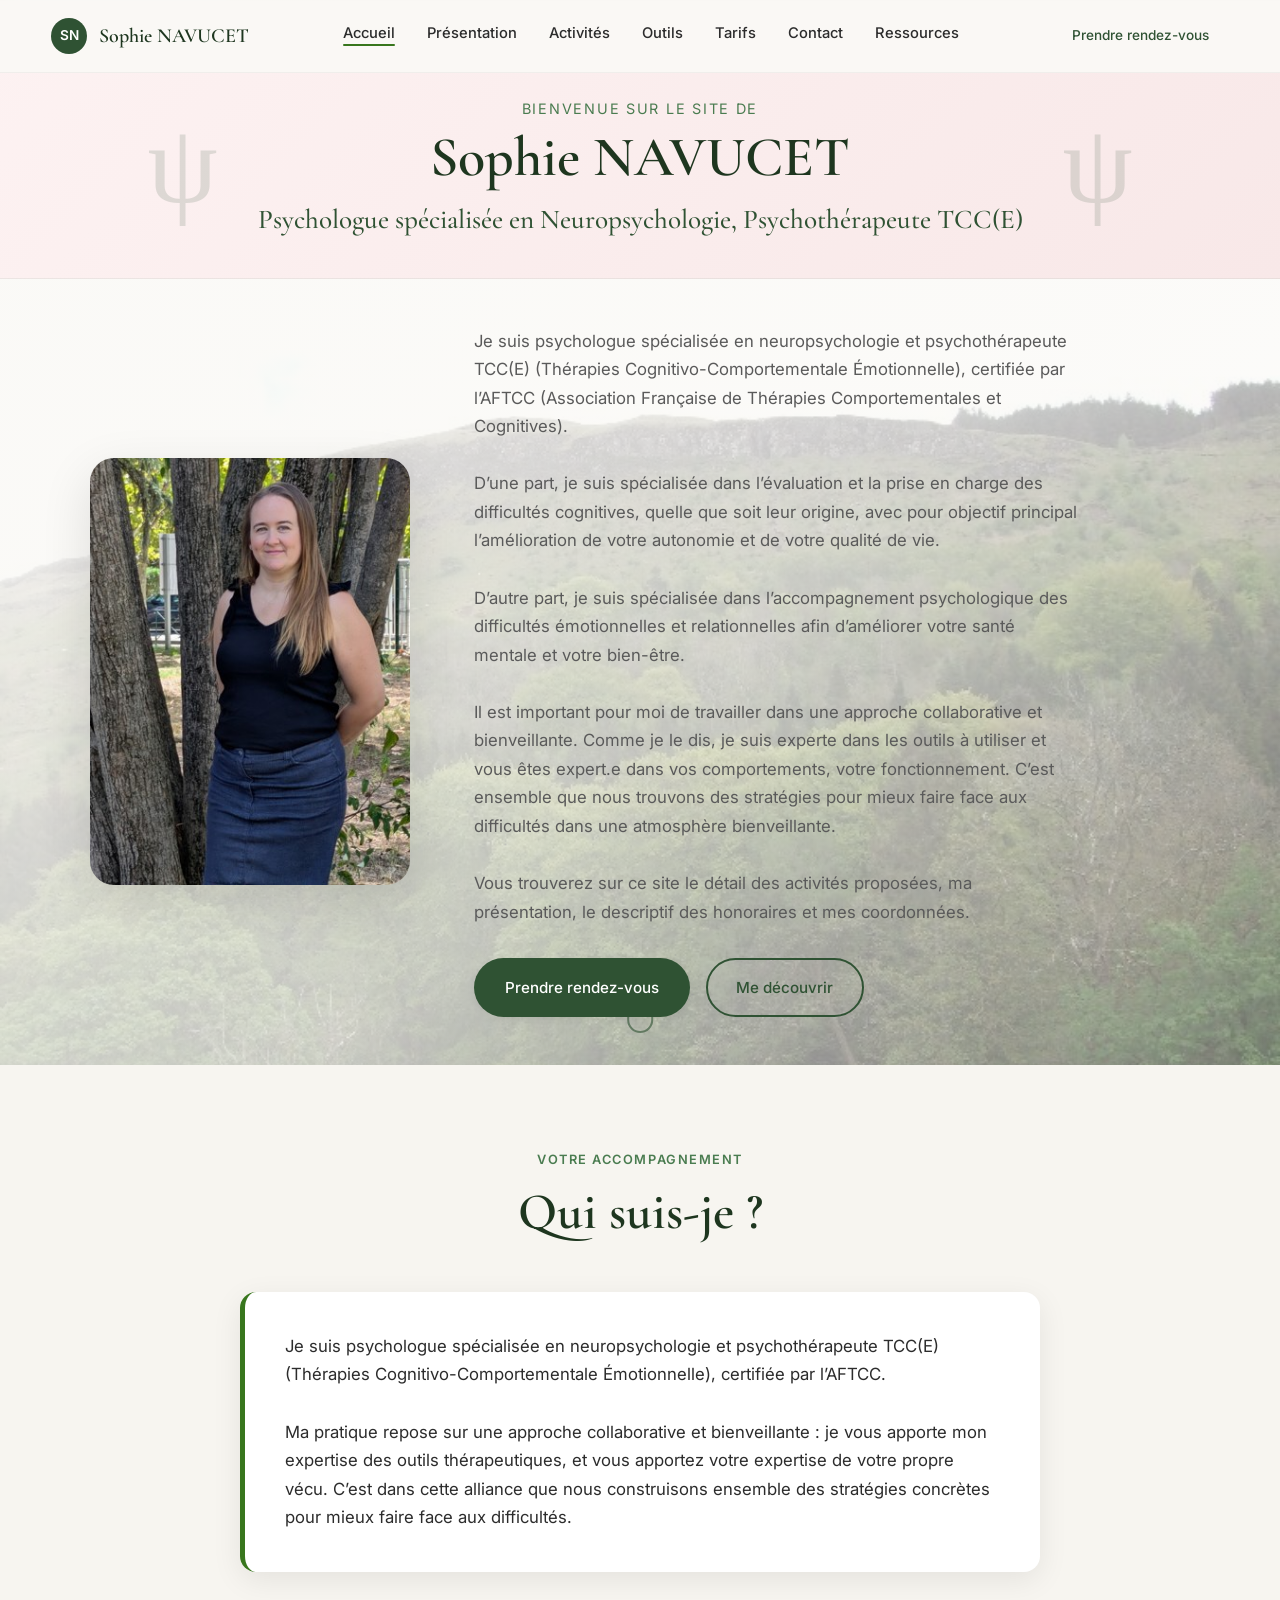
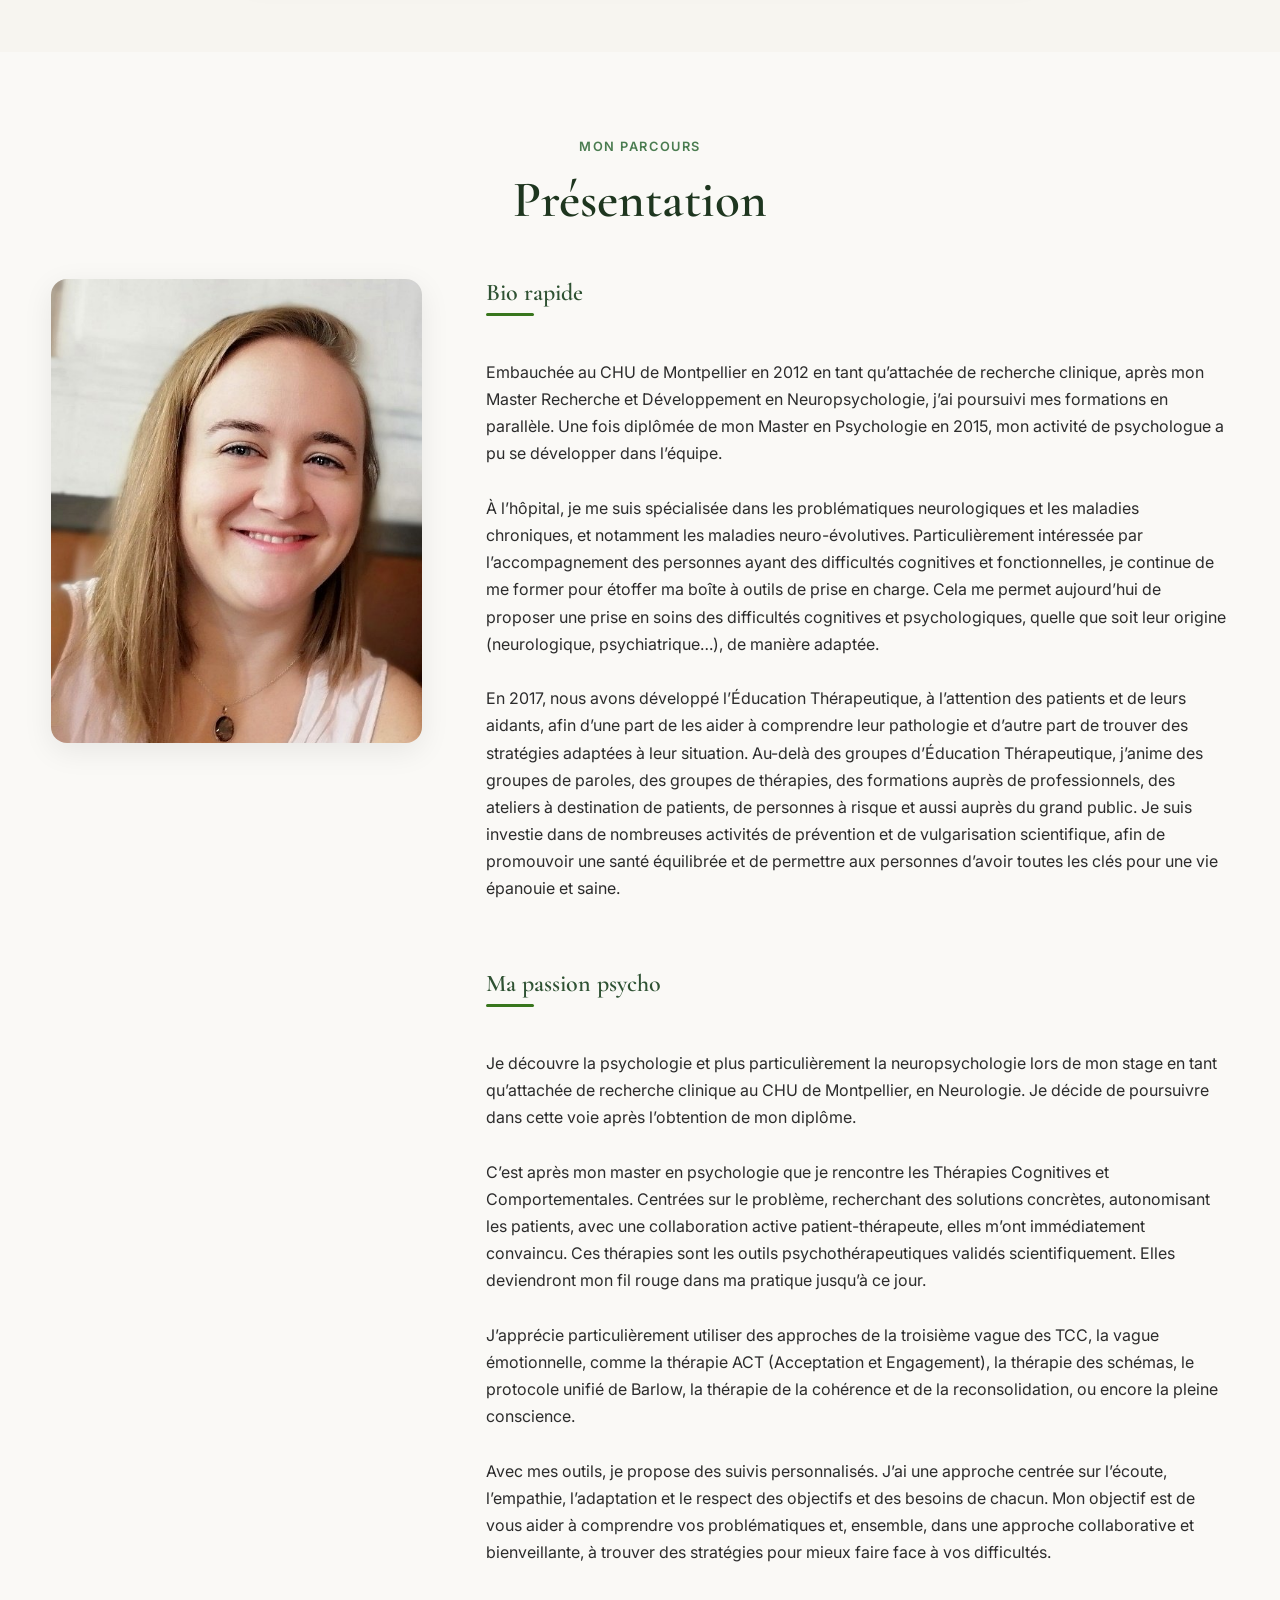
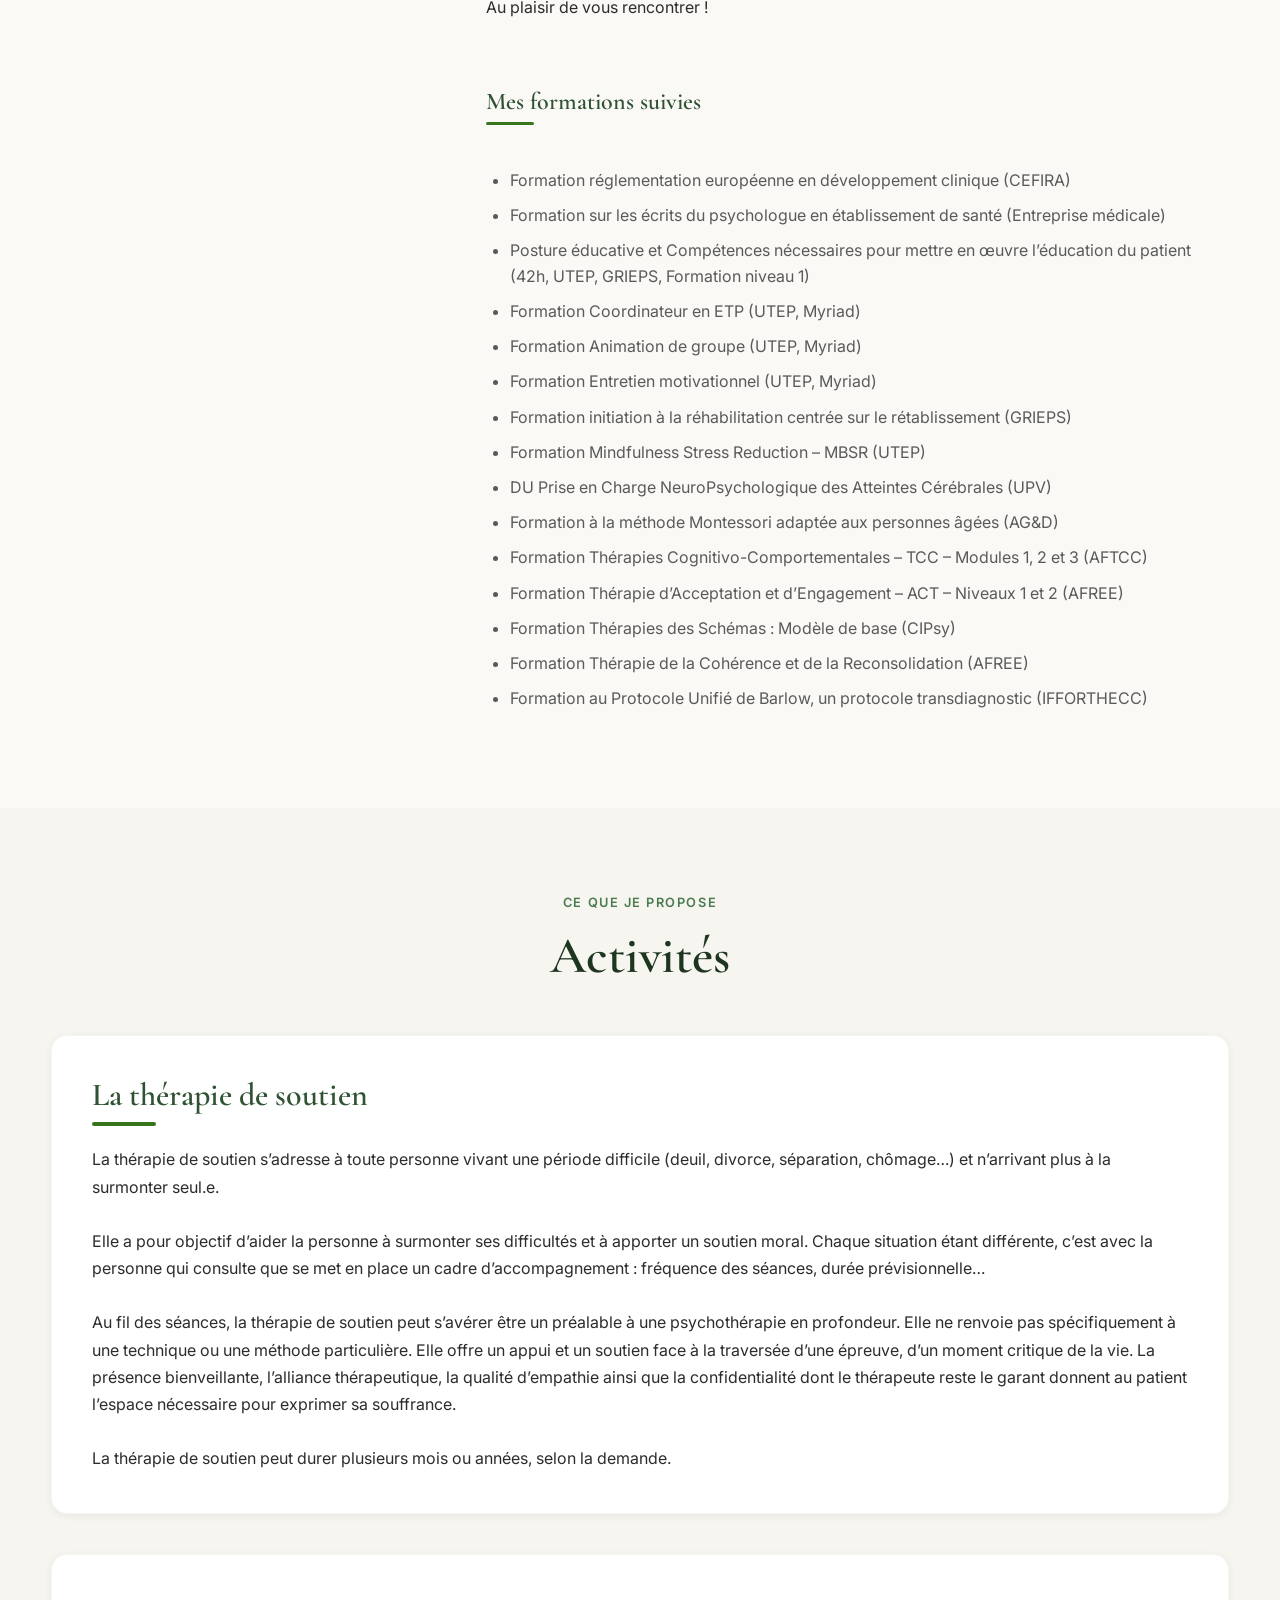
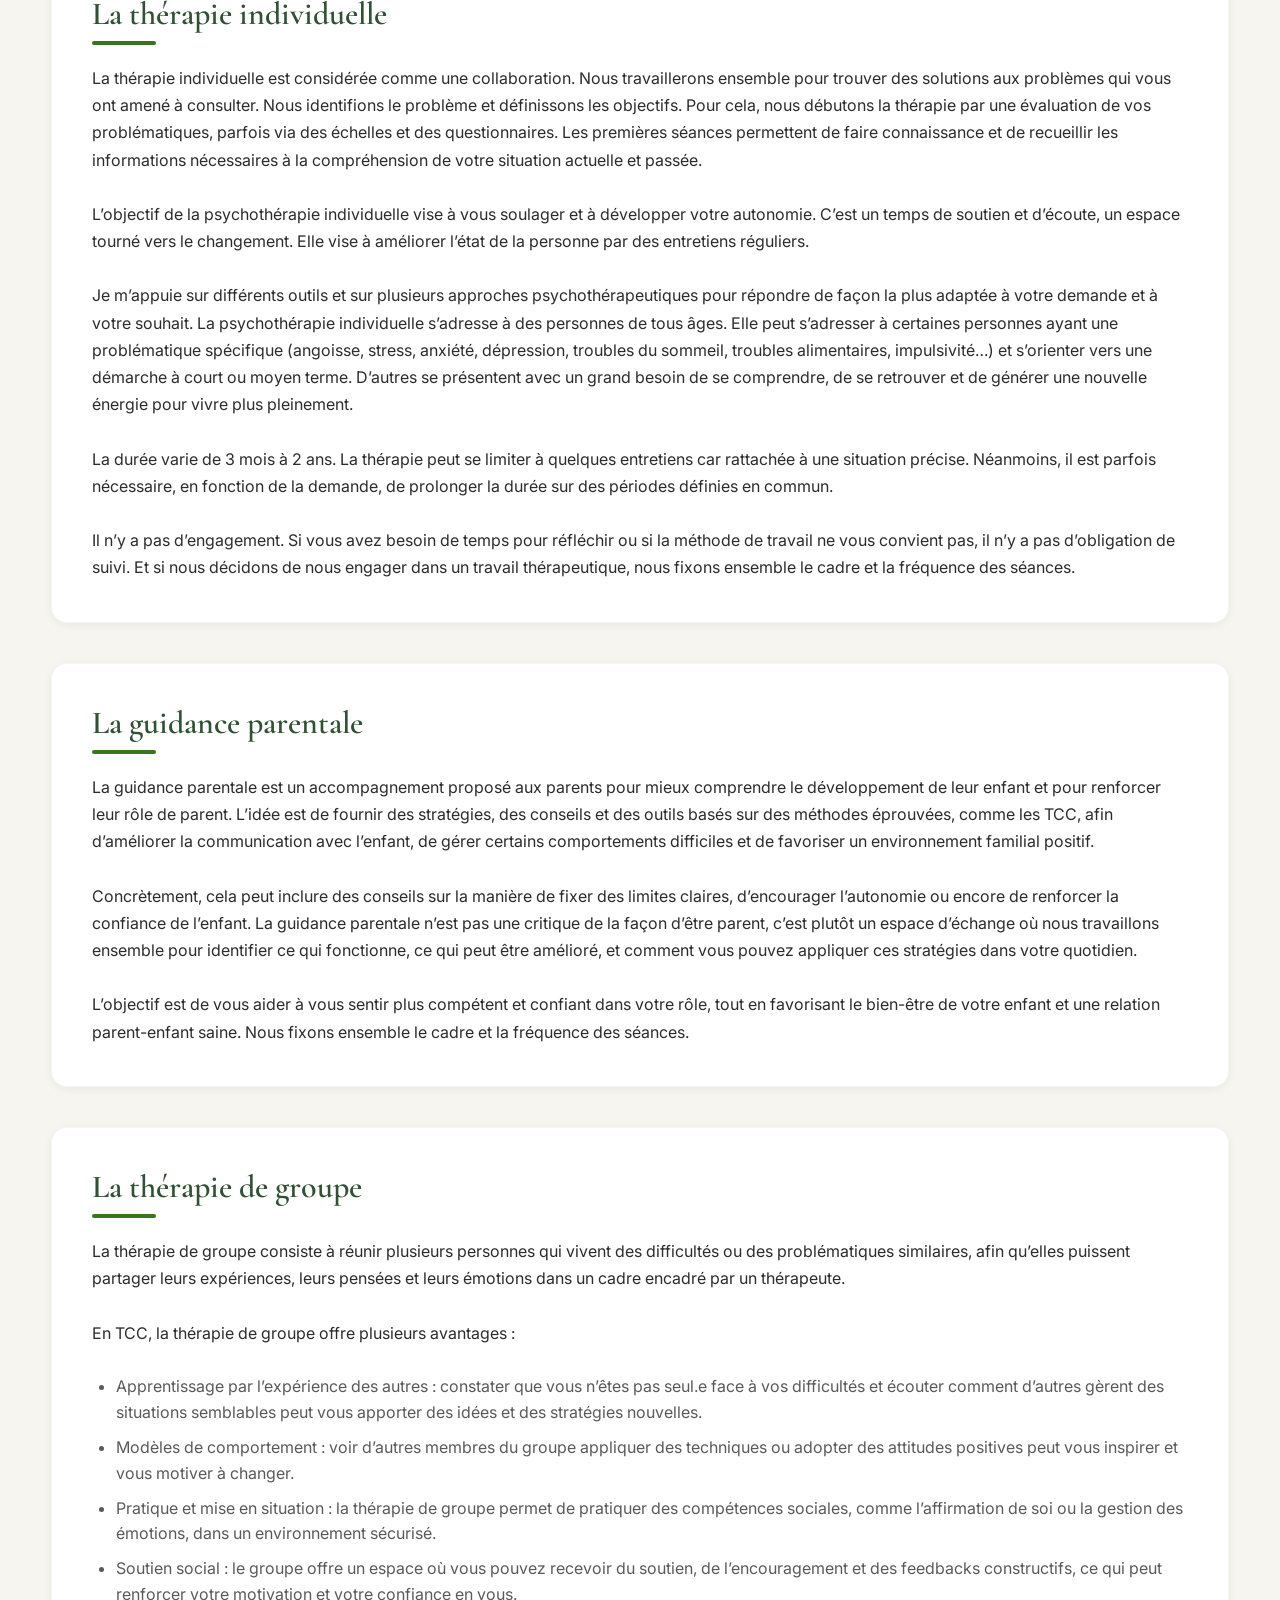
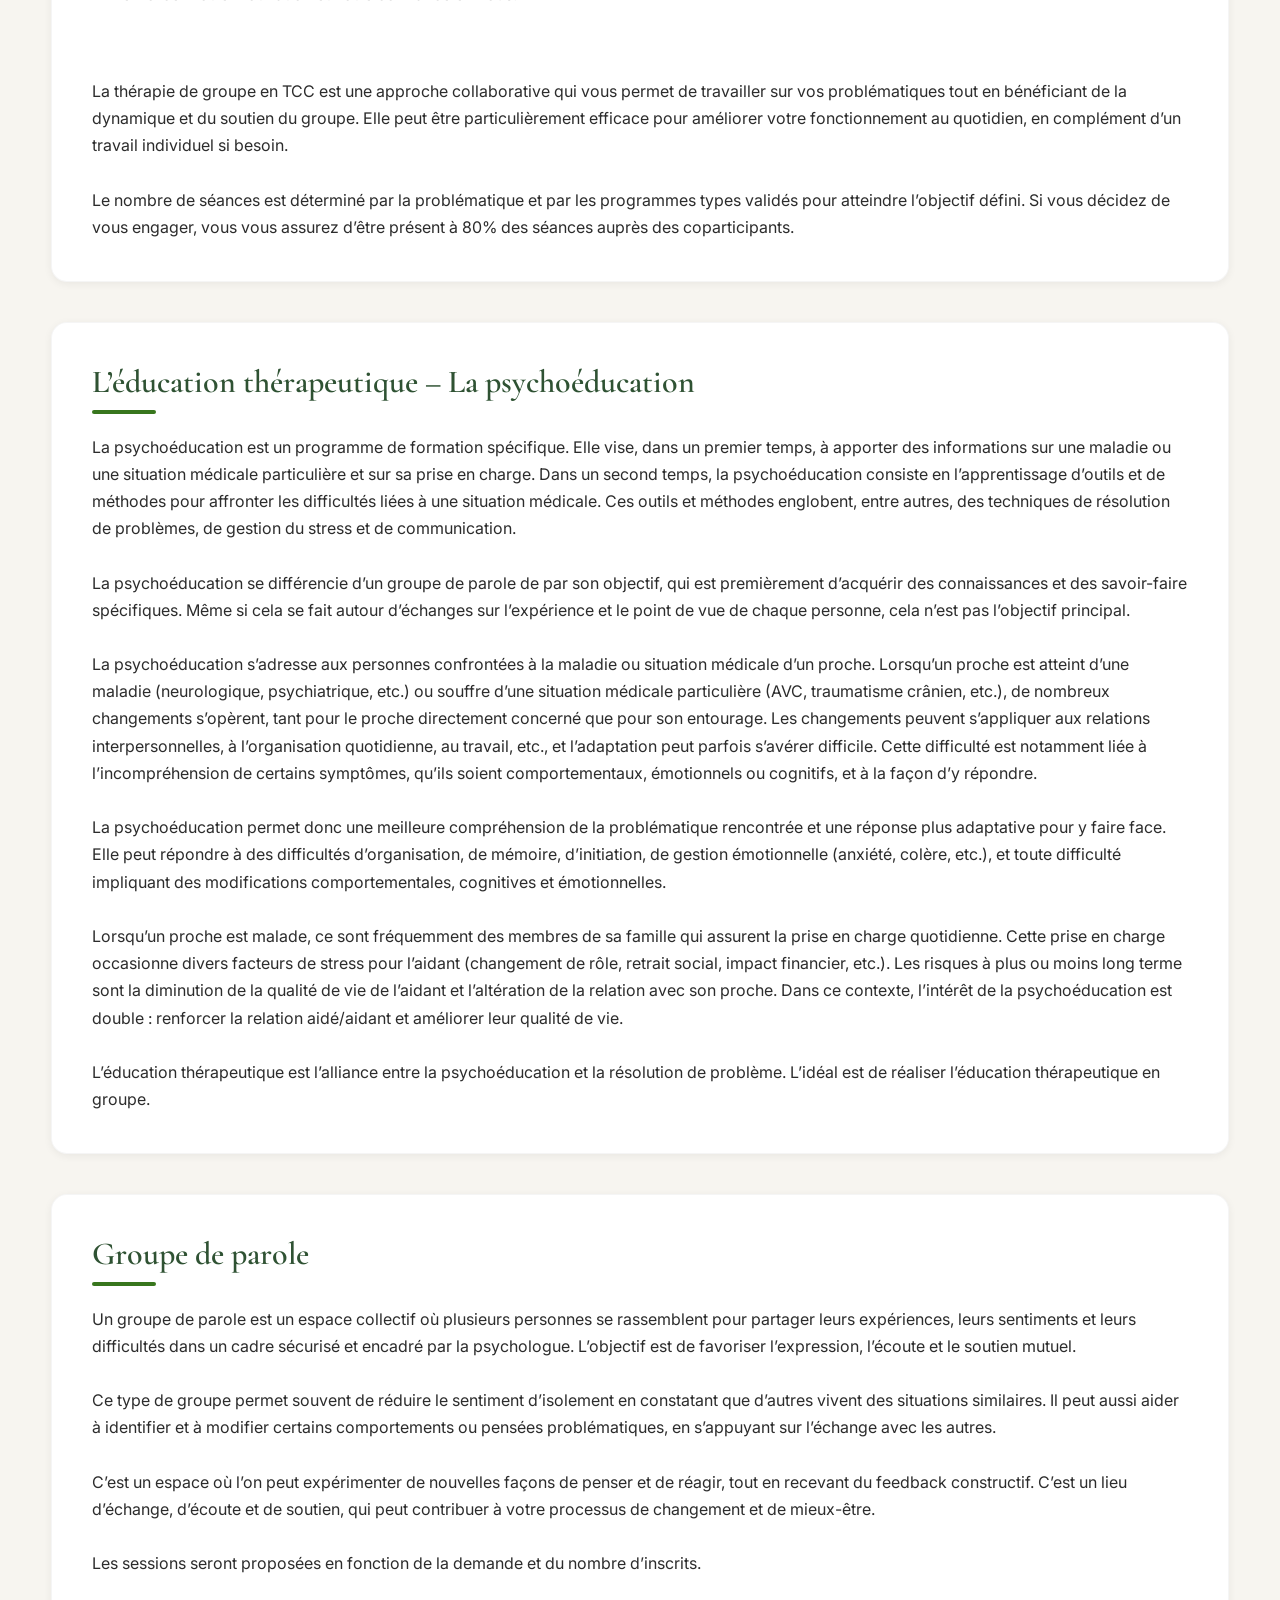
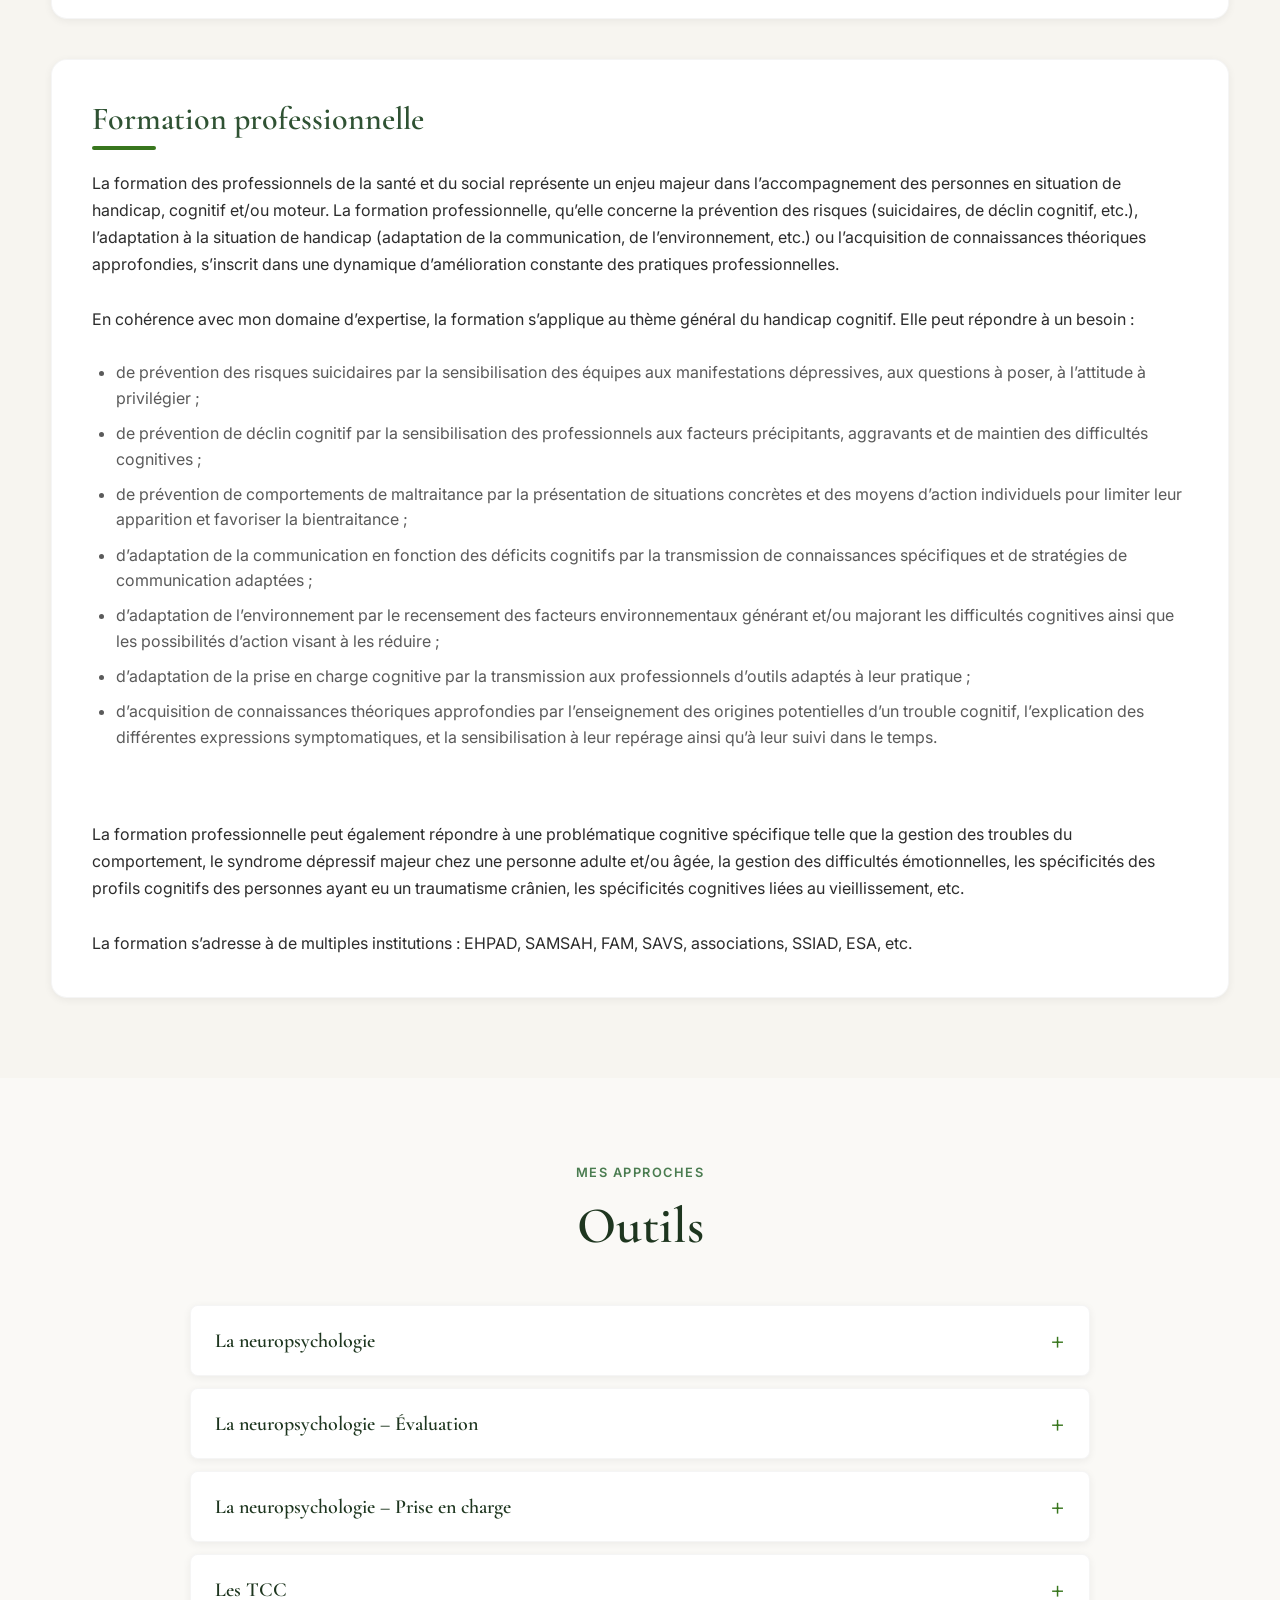
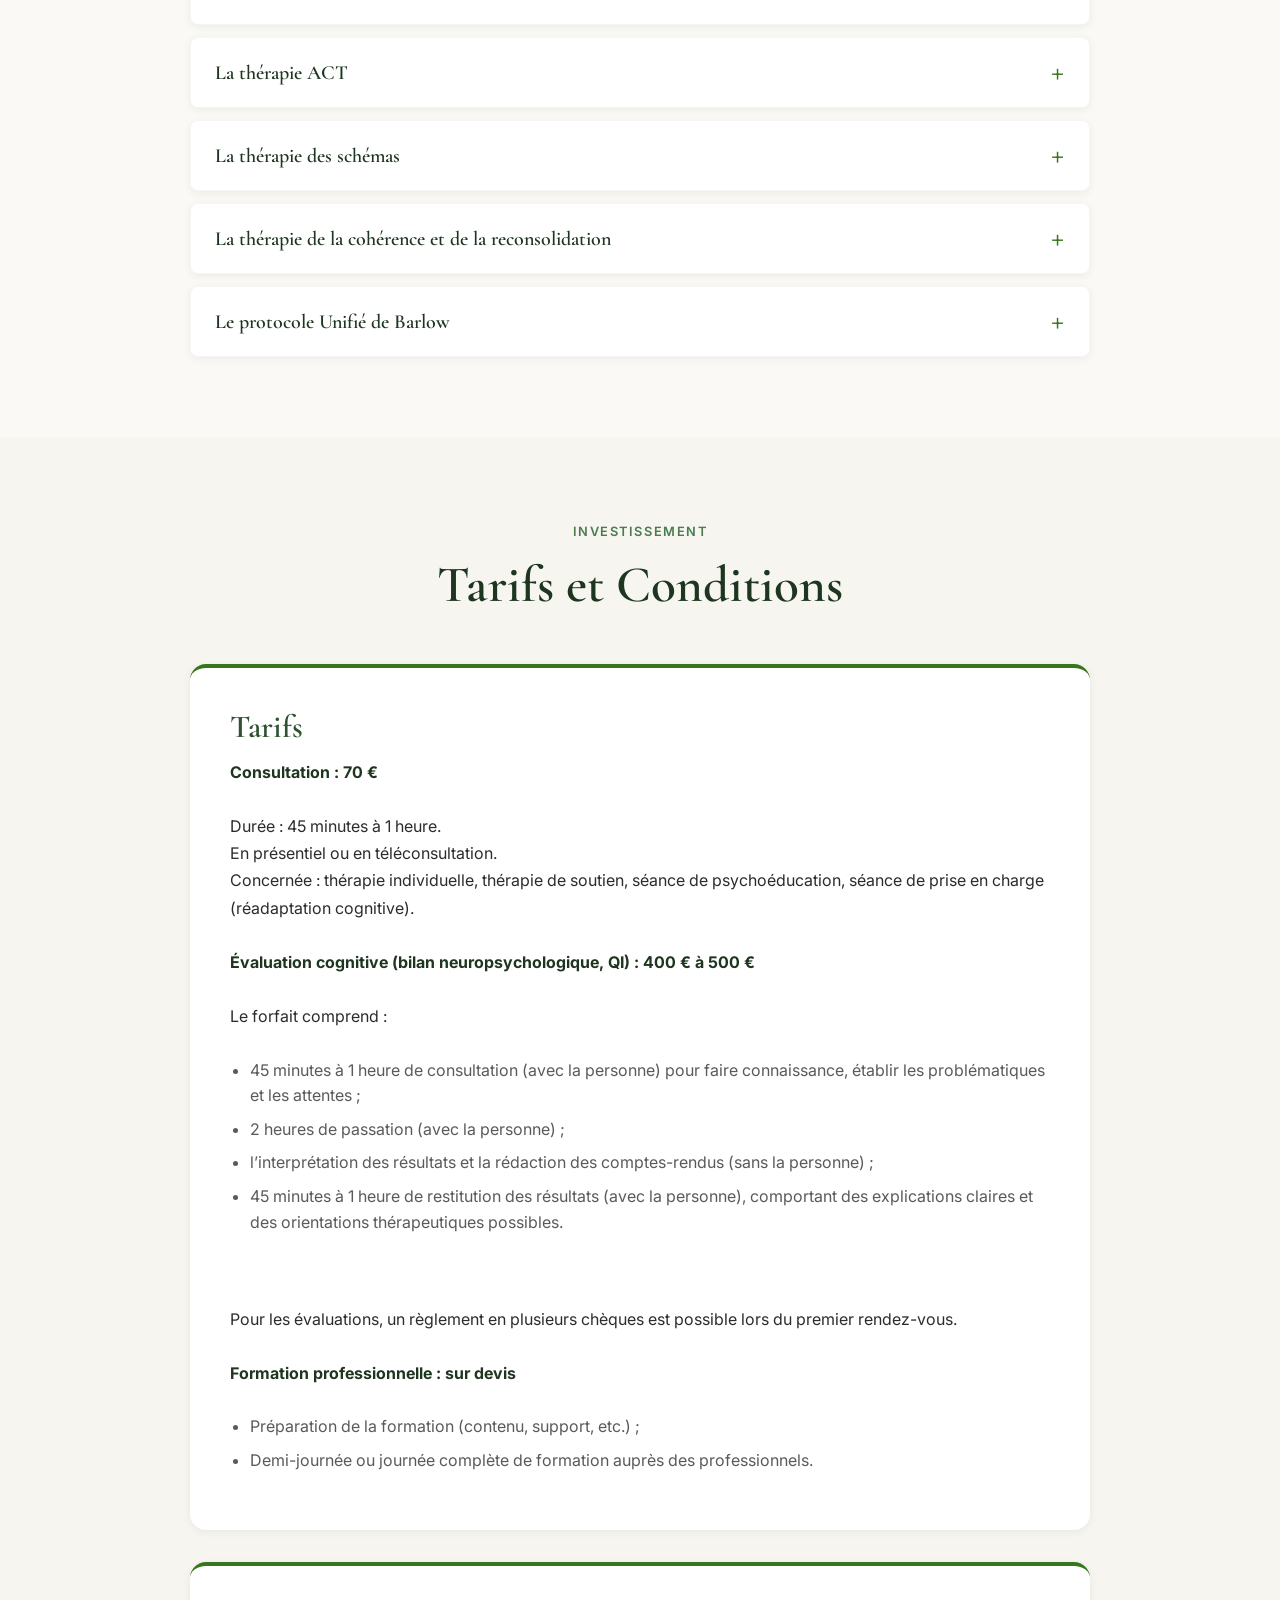
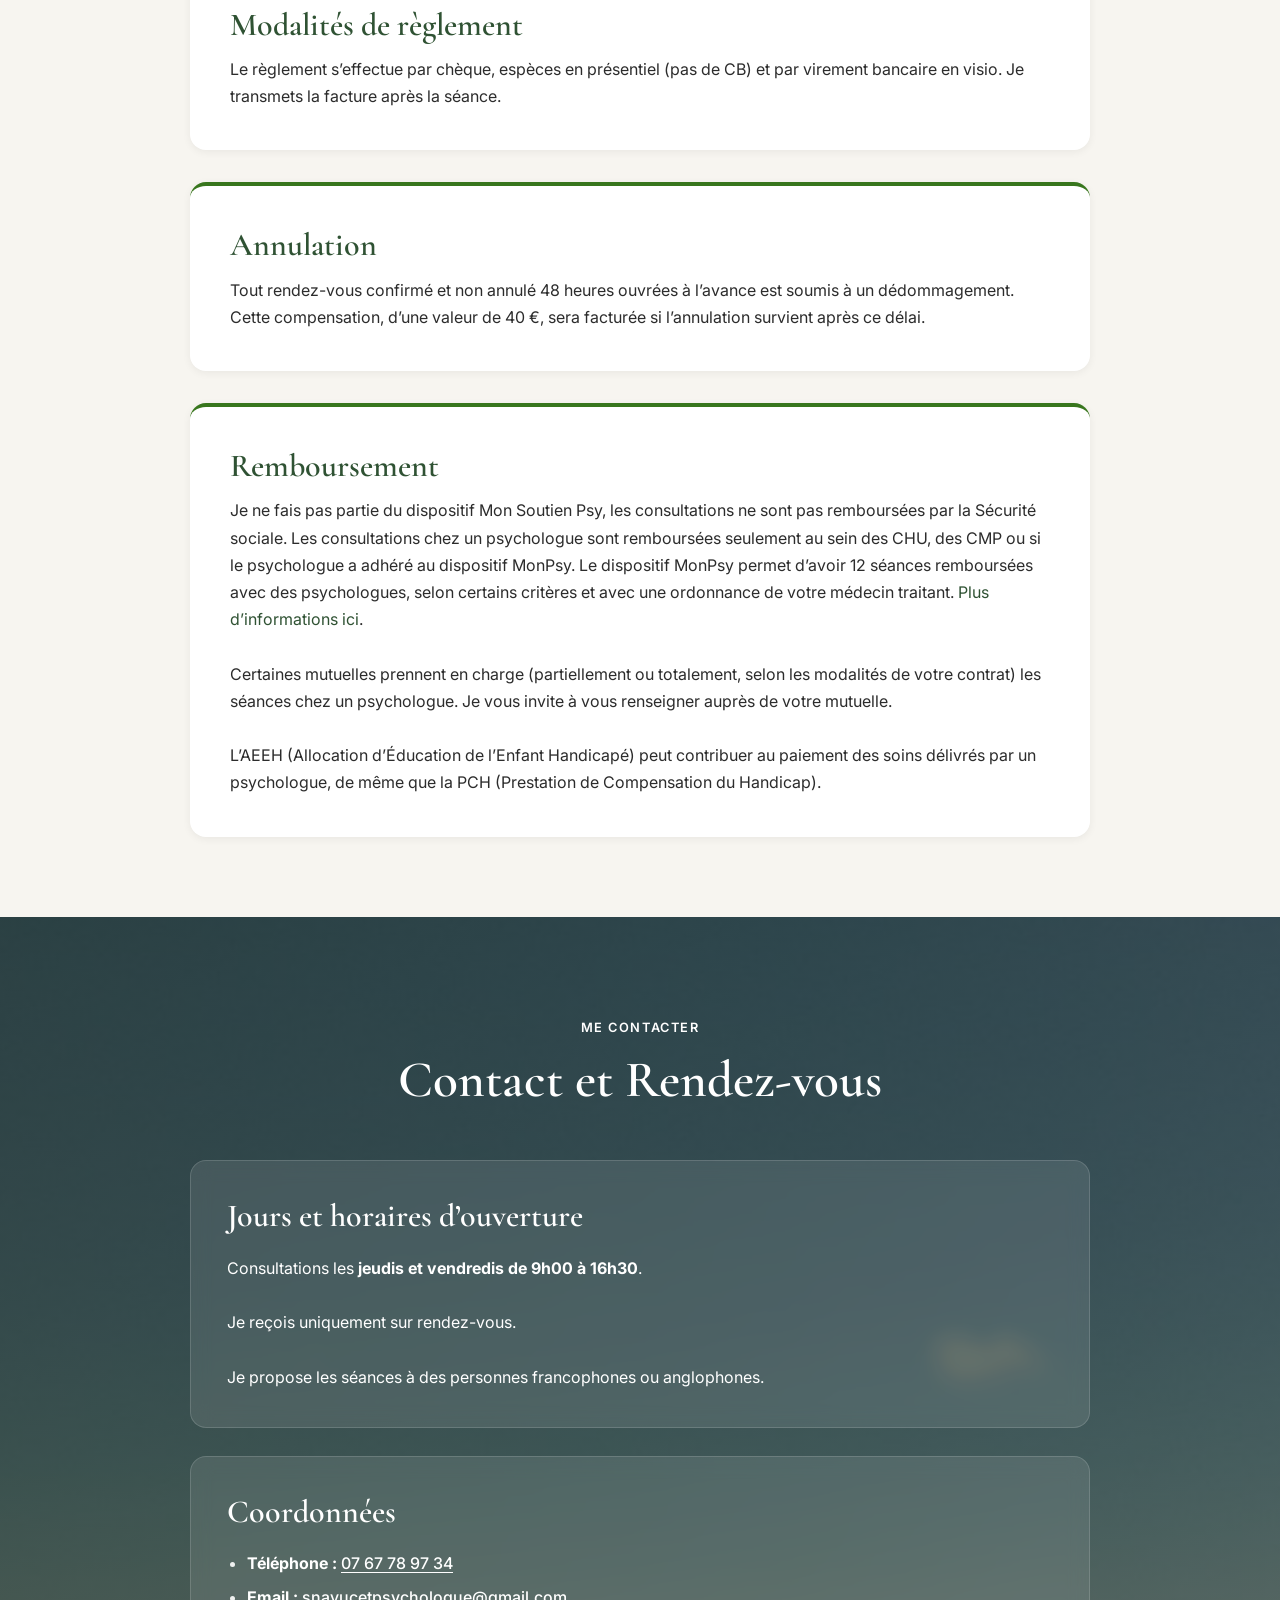
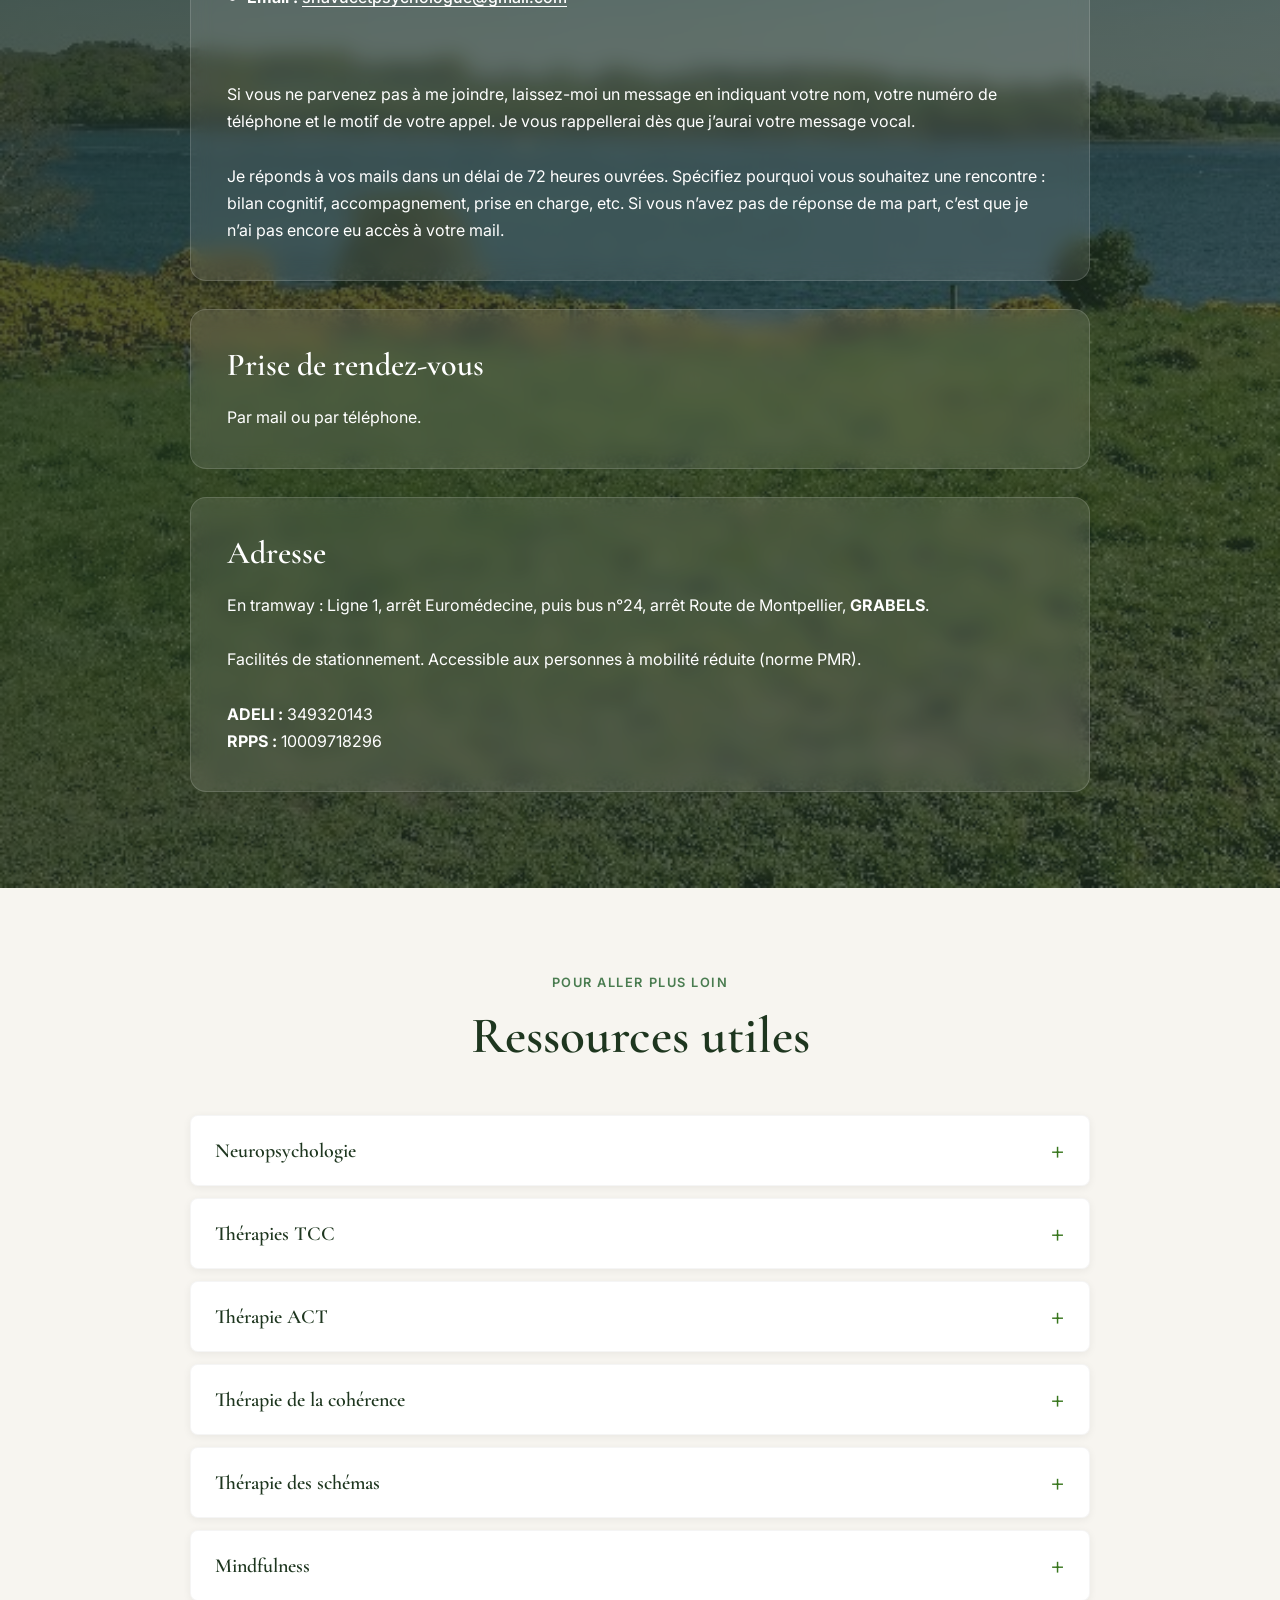
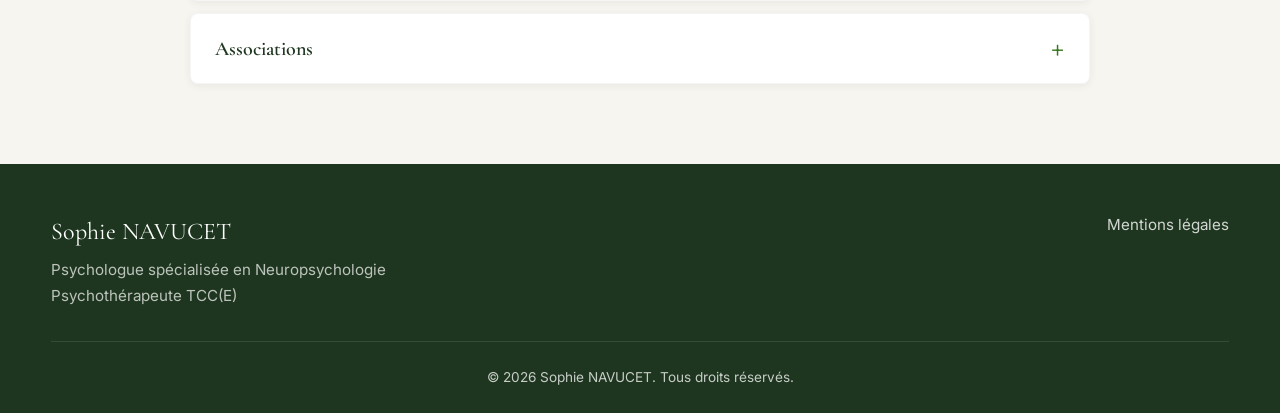
==== commit c4cf3154: "Banniere decalee sous le menu, hero moins haut, doublon accueil supprime" ====
--- a/index.html
+++ b/index.html
@@ -10,7 +10,7 @@
   <link rel="preconnect" href="https://fonts.googleapis.com">
   <link rel="preconnect" href="https://fonts.gstatic.com" crossorigin>
   <link href="https://fonts.googleapis.com/css2?family=Cormorant+Garamond:ital,wght@0,400;0,600;1,400&family=Inter:wght@300;400;500;600&display=swap" rel="stylesheet">
-  <link rel="stylesheet" href="style.css?v=5">
+  <link rel="stylesheet" href="style.css?v=6">
   <script type="application/ld+json">
   {
     "@context": "https://schema.org",
@@ -187,6 +187,6 @@
     <svg xmlns="http://www.w3.org/2000/svg" width="24" height="24" viewBox="0 0 24 24" fill="none" stroke="currentColor" stroke-width="2" stroke-linecap="round" stroke-linejoin="round"><path d="m18 15-6-6-6 6"/></svg>
   </button>
 
-  <script src="app.js?v=11"></script>
+  <script src="app.js?v=12"></script>
 </body>
 </html>
--- a/style.css
+++ b/style.css
@@ -306,11 +306,11 @@
 /* Hero */
 .hero {
   position: relative;
-  min-height: 100svh;
+  min-height: auto;
   display: flex;
   align-items: center;
   justify-content: center;
-  padding: calc(var(--header-height) + 2rem) 0 4rem;
+  padding: 3rem 0 3rem;
   overflow: hidden;
 }
 
@@ -437,6 +437,7 @@
 .info-banner {
   background: linear-gradient(135deg, #fdf2f2 0%, #f8e8e8 100%);
   padding: 2.5rem 0;
+  padding-top: calc(var(--header-height) + 1.5rem);
   border-top: 1px solid rgba(47, 82, 51, 0.08);
   border-bottom: 1px solid rgba(47, 82, 51, 0.08);
 }
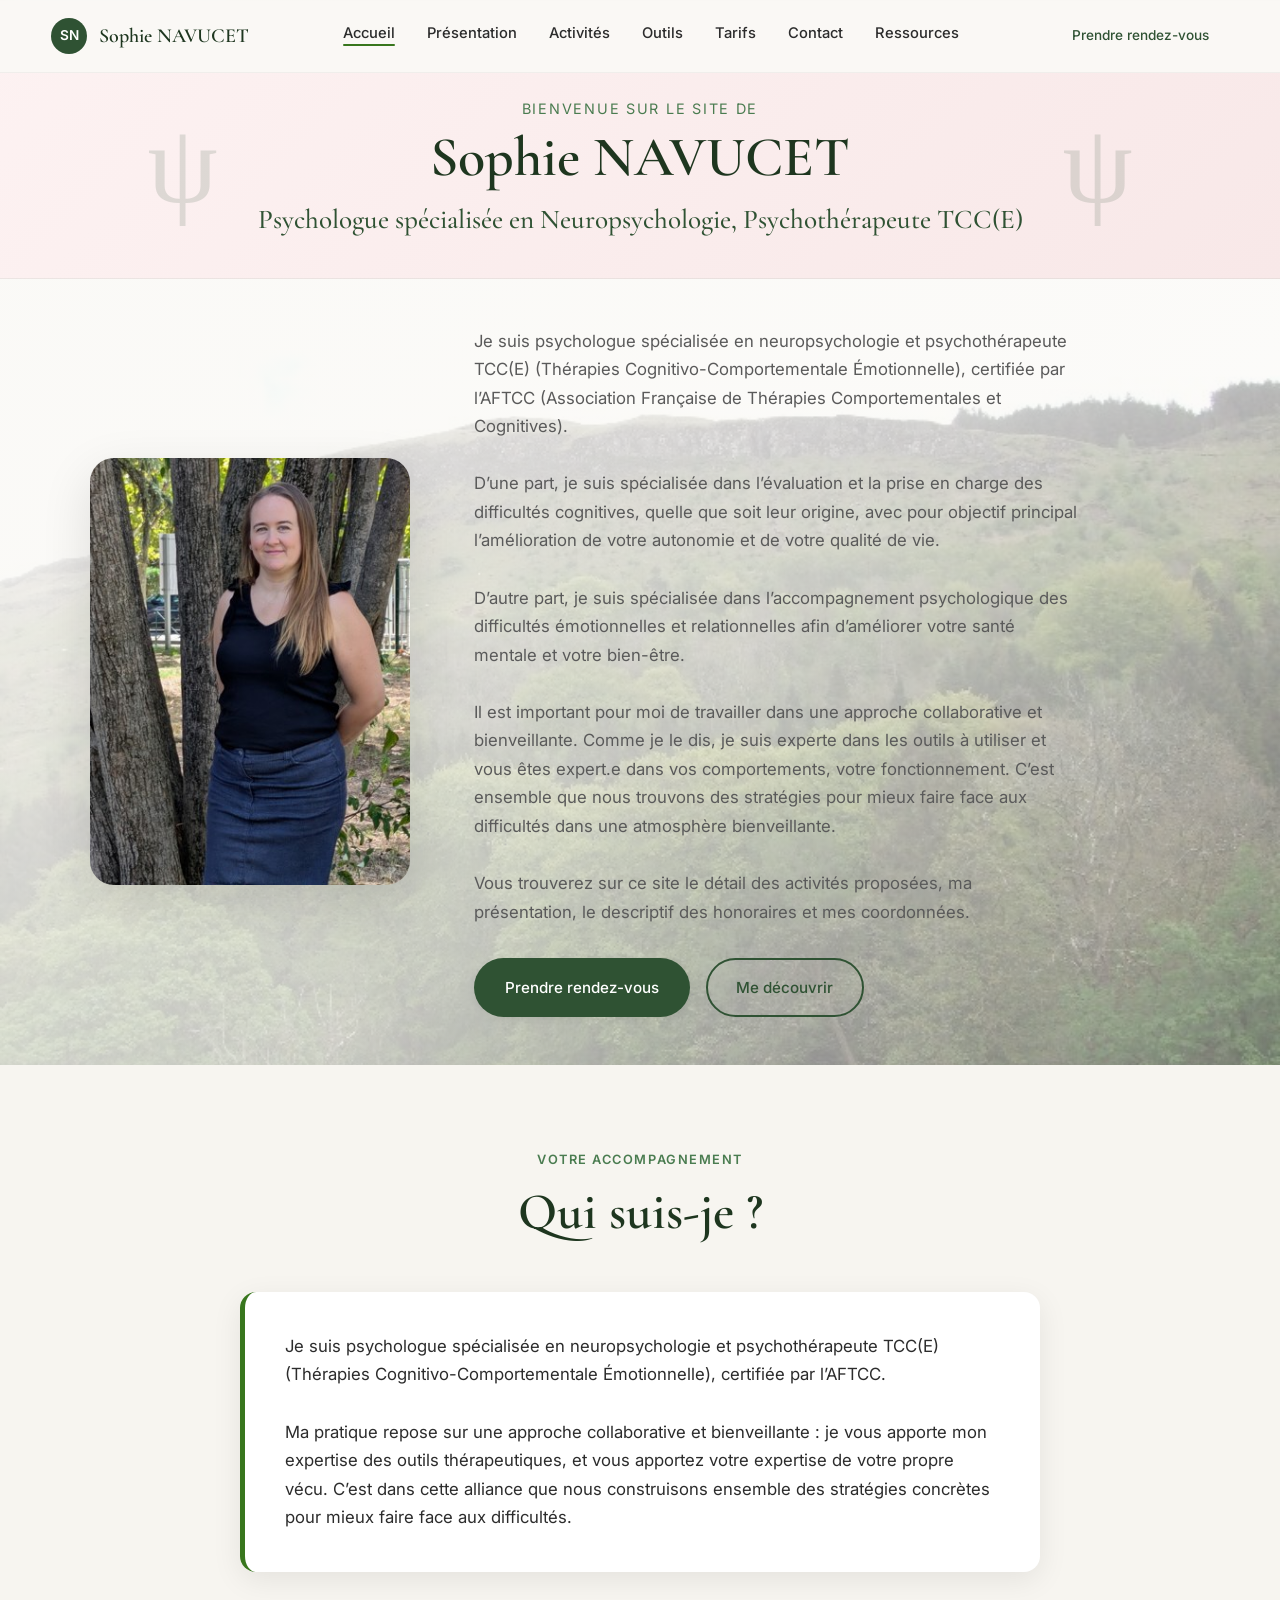
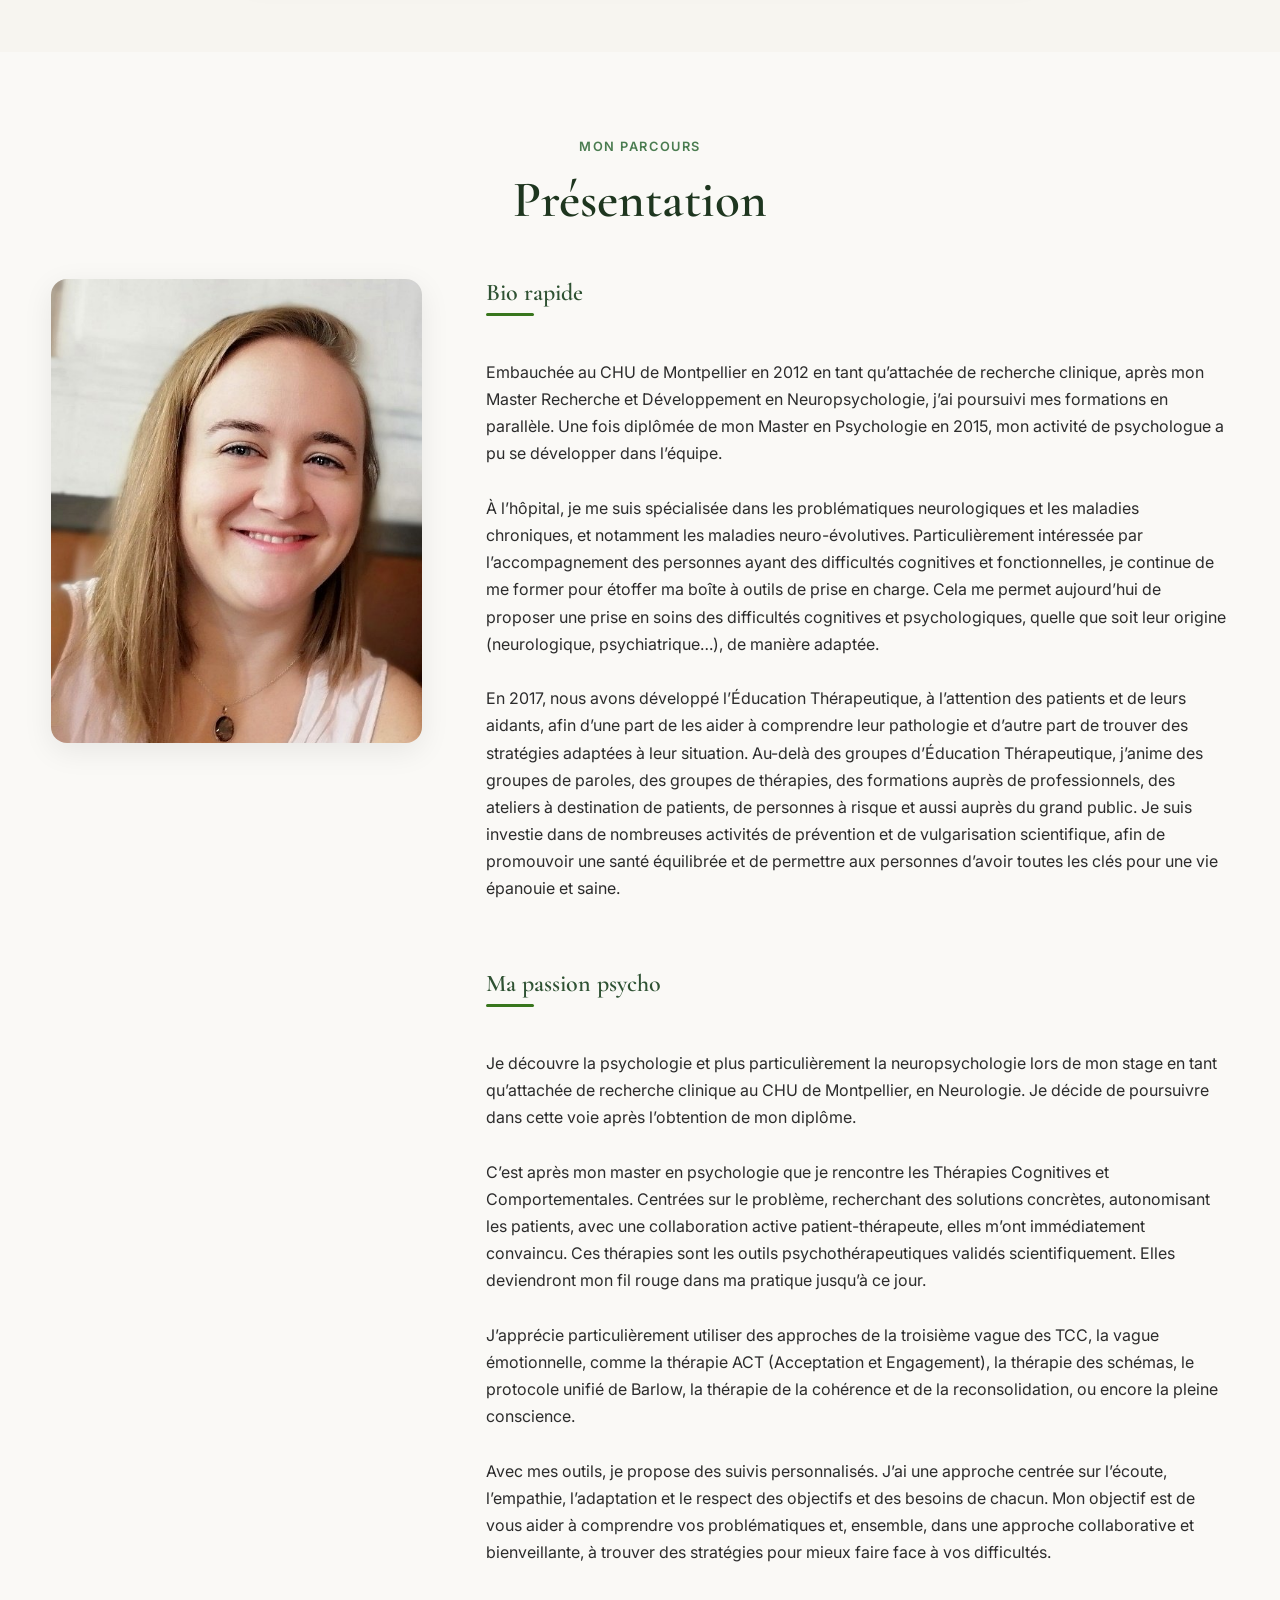
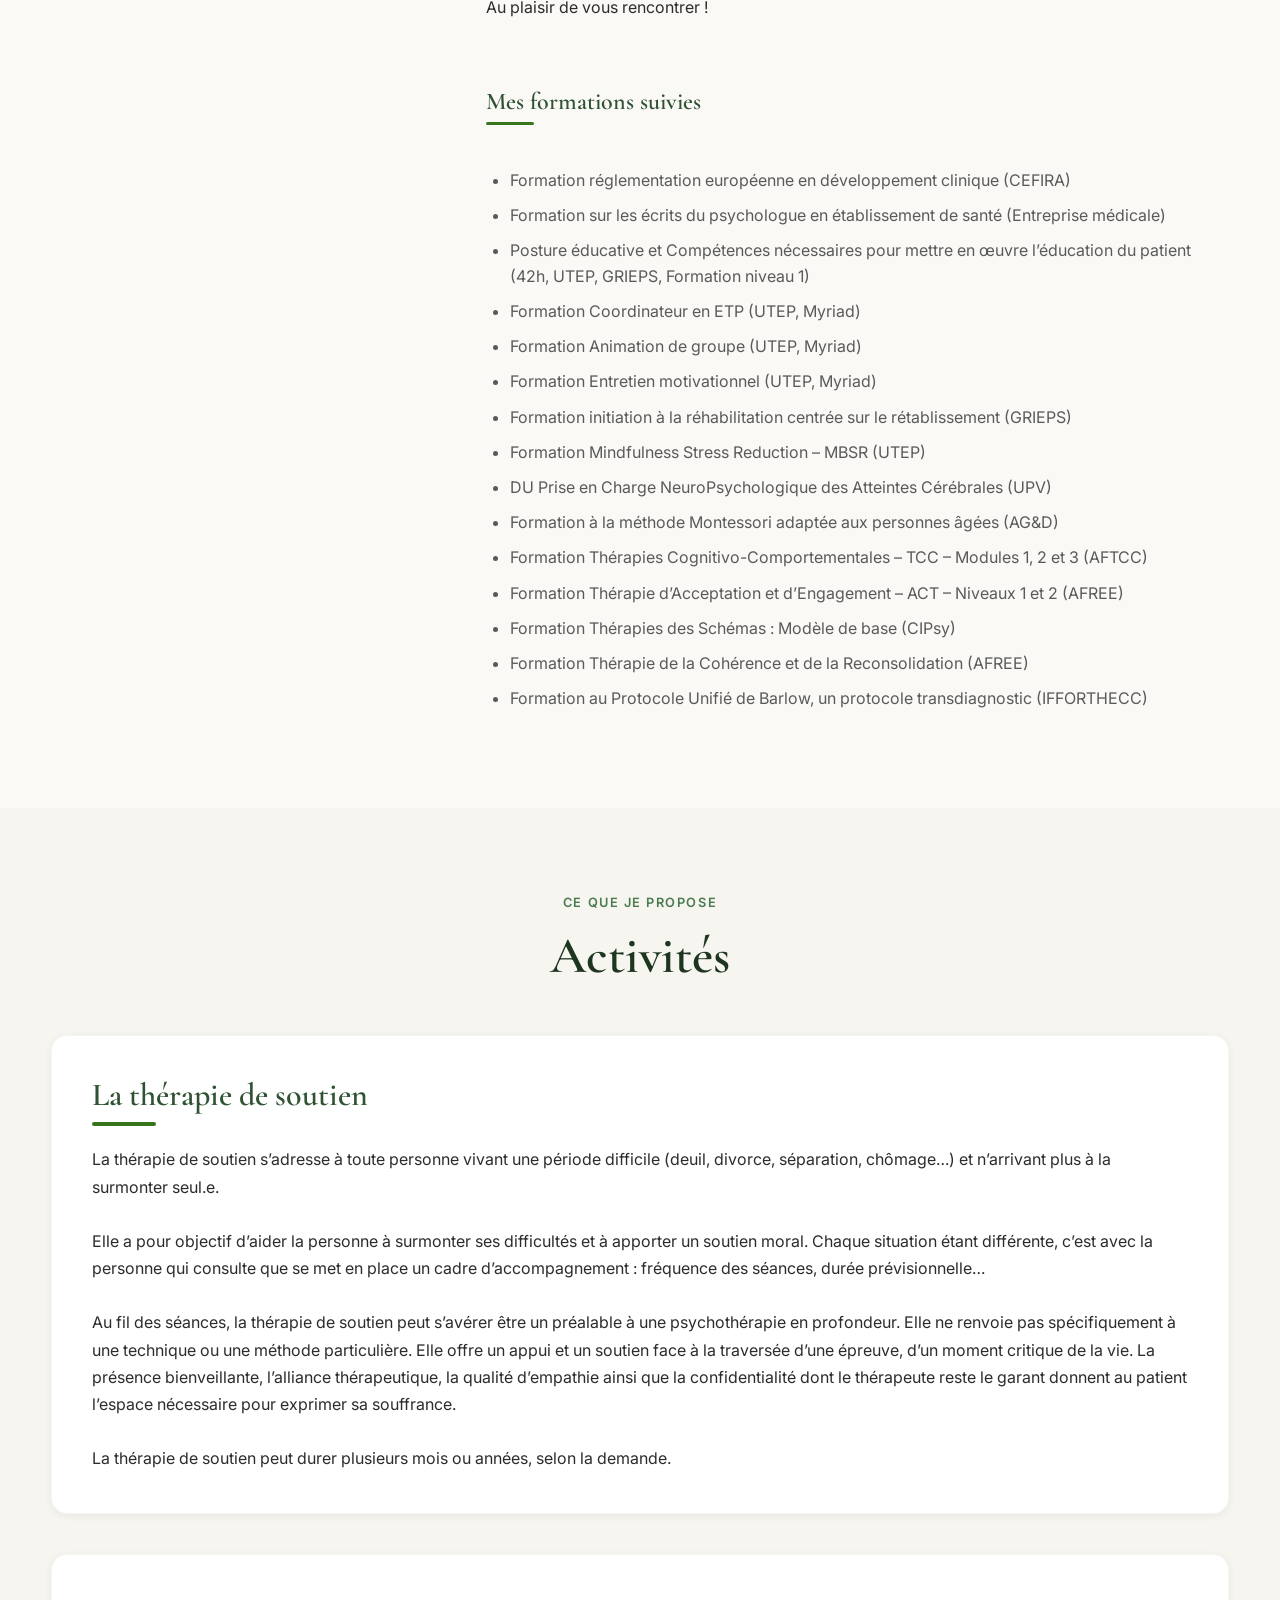
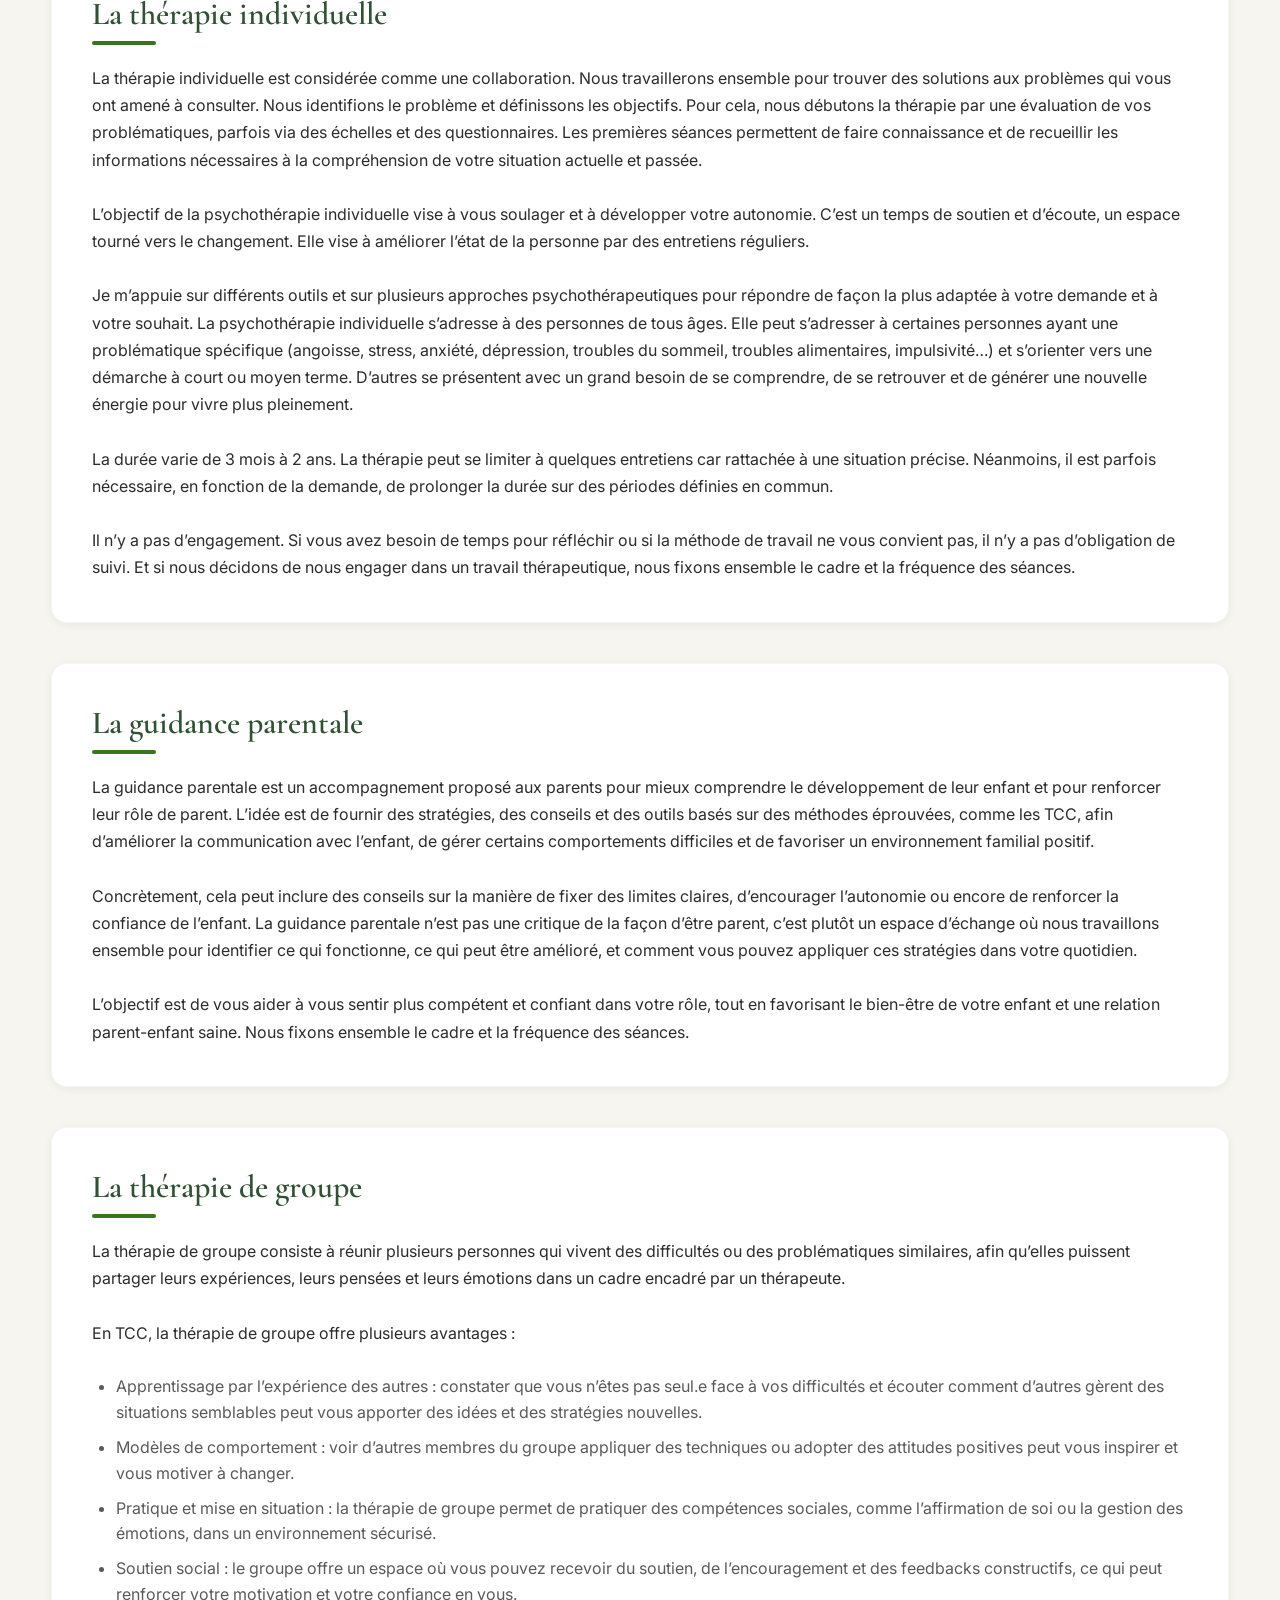
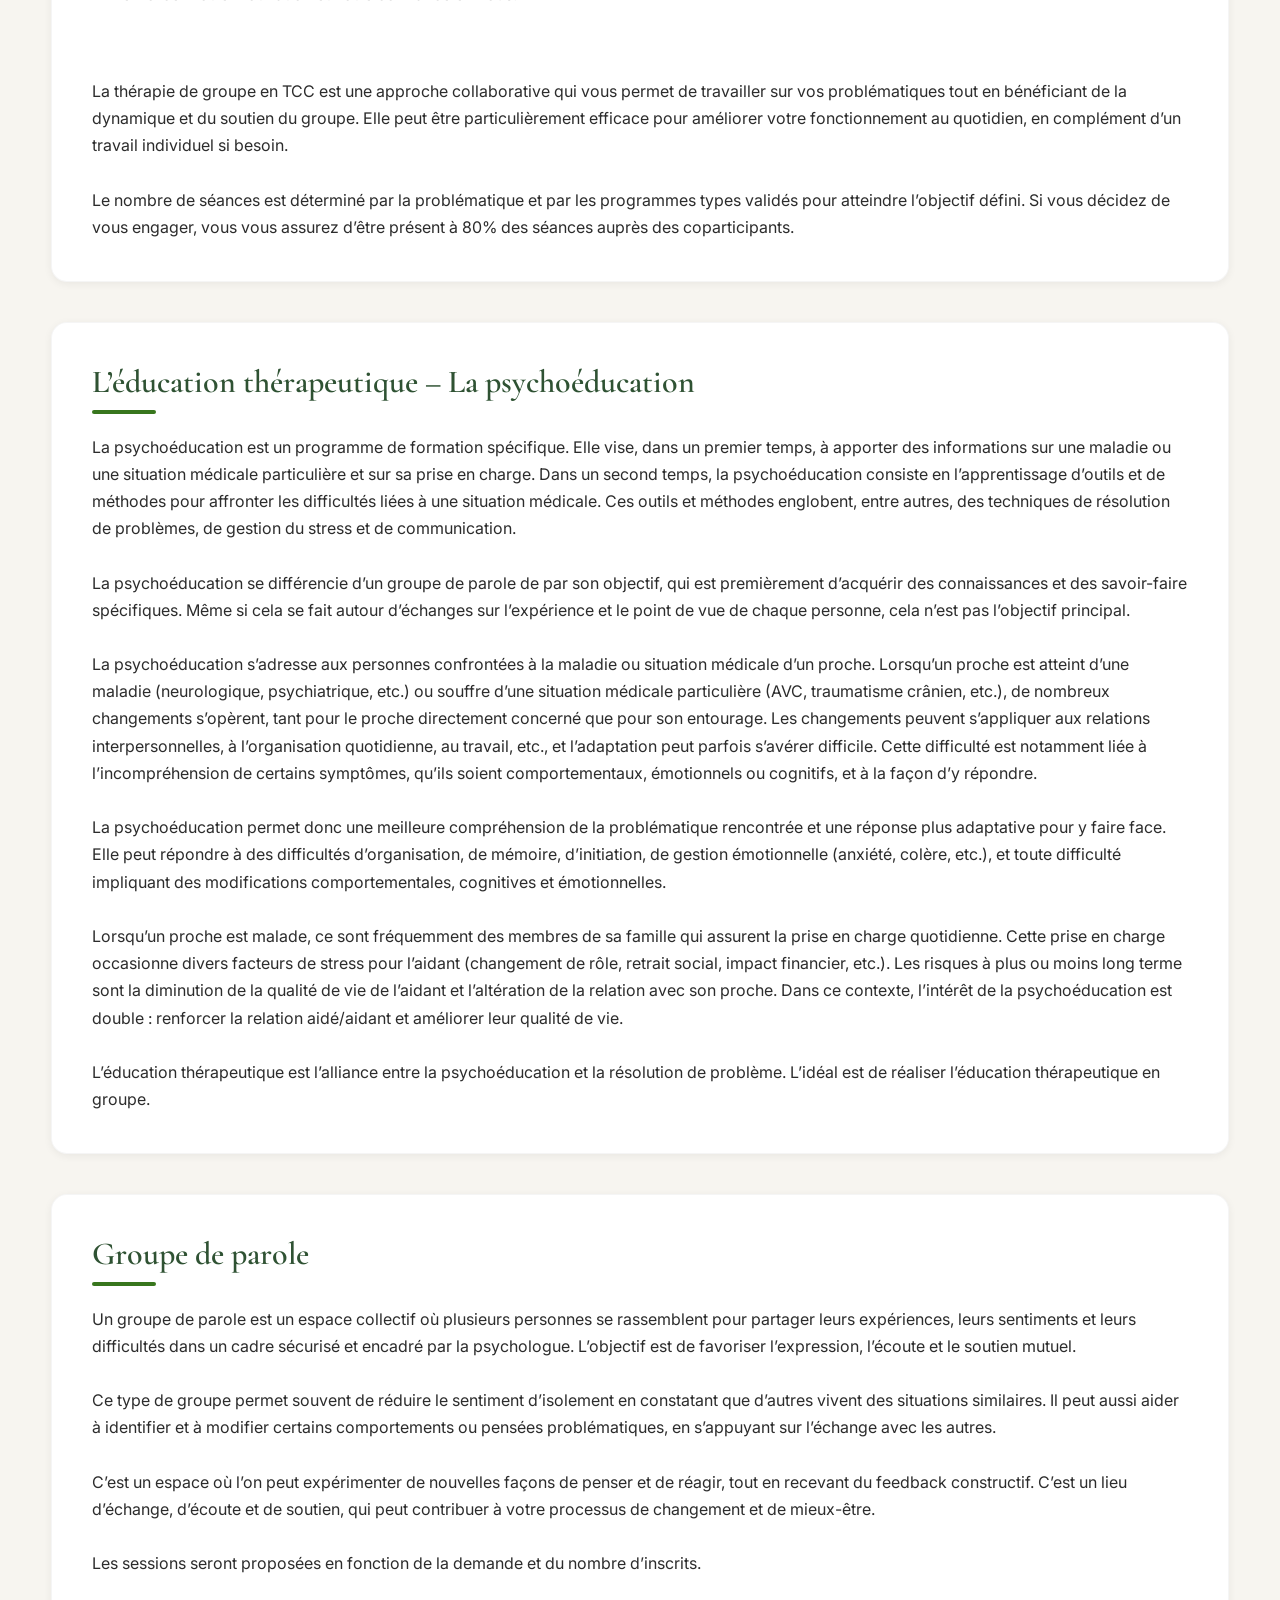
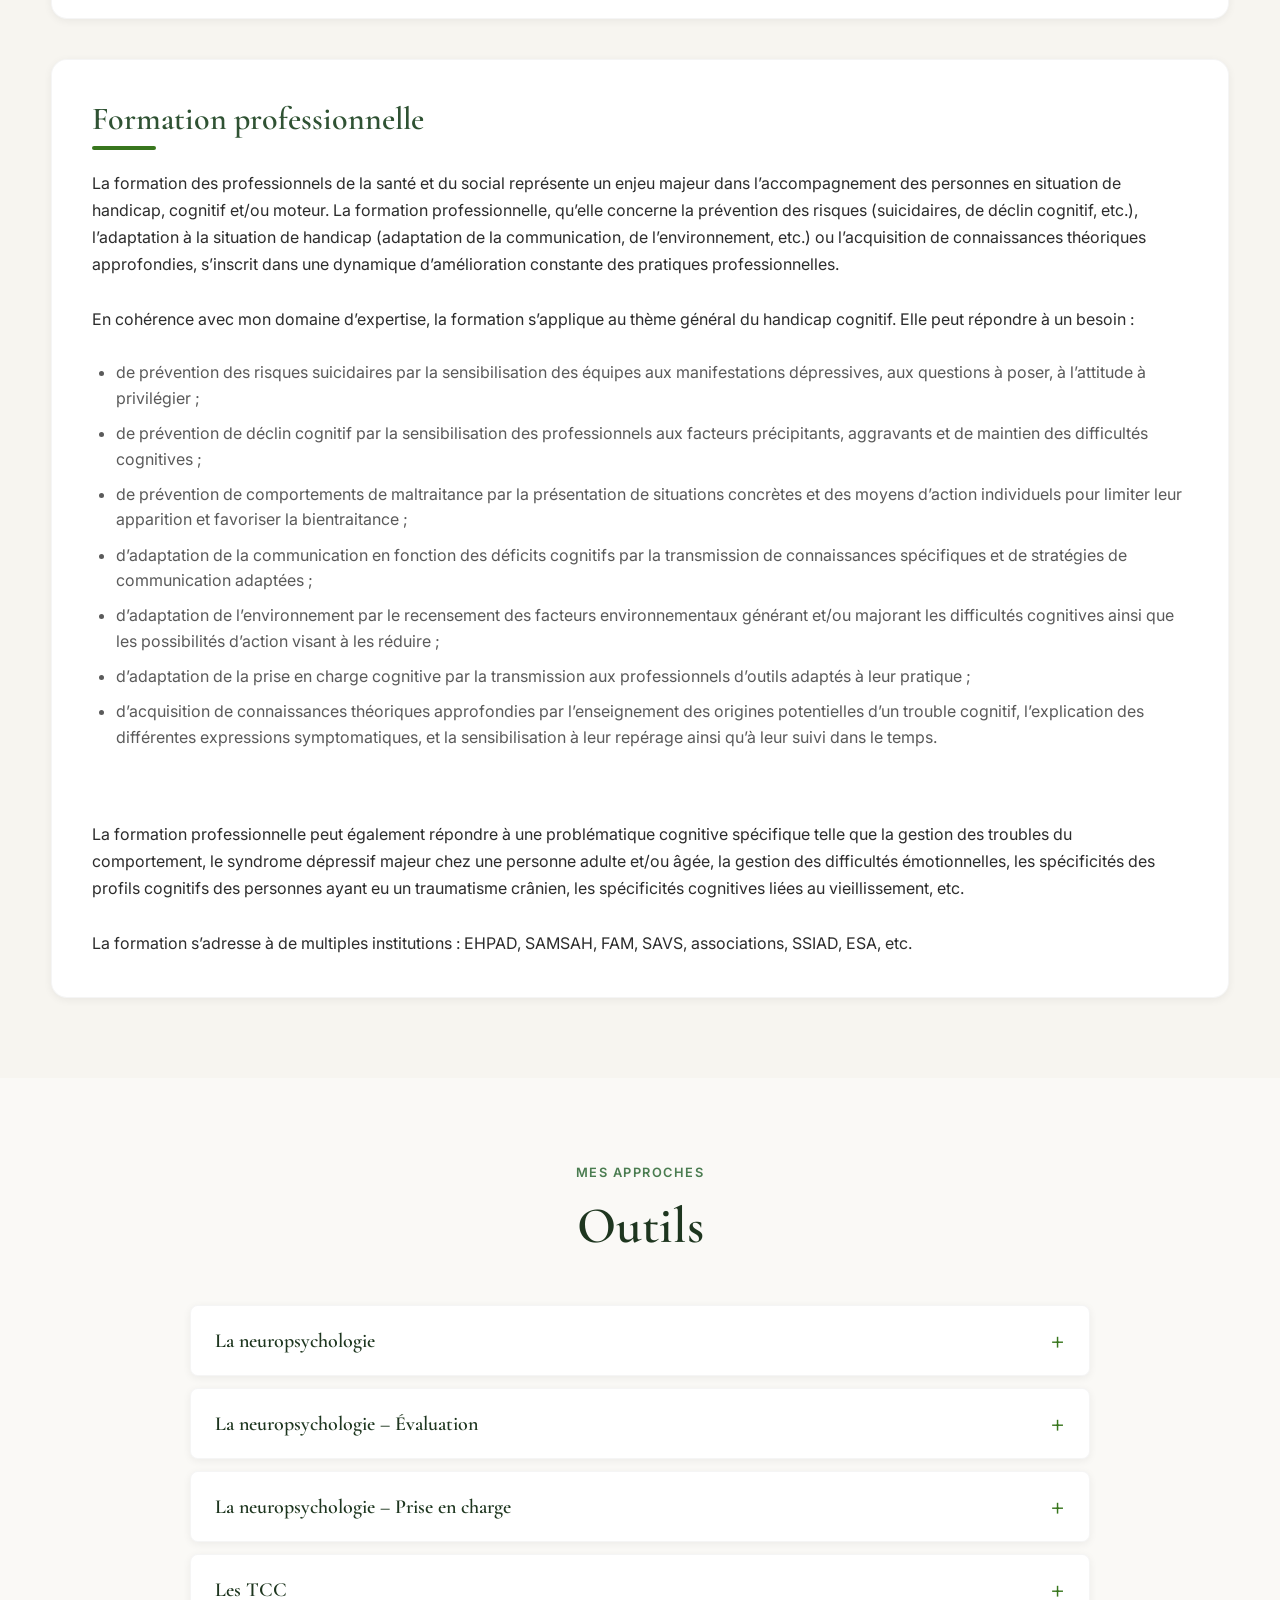
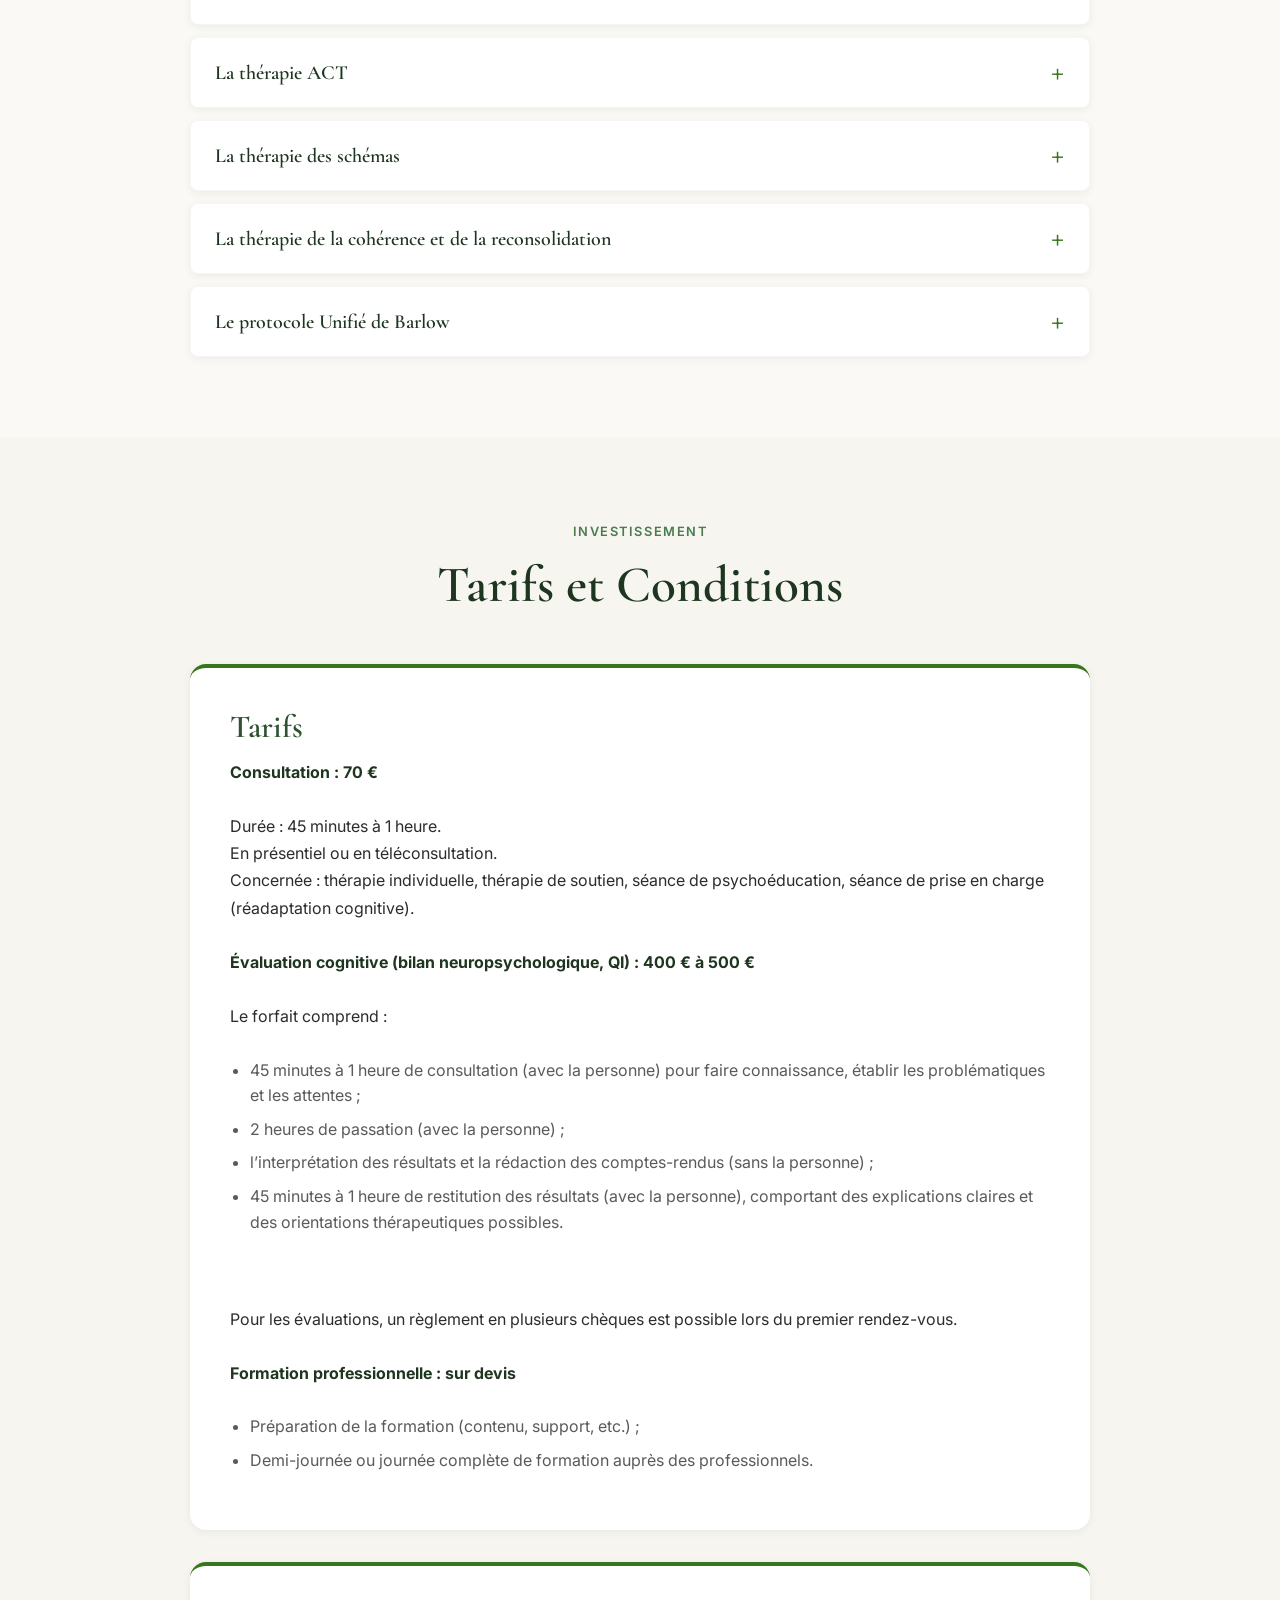
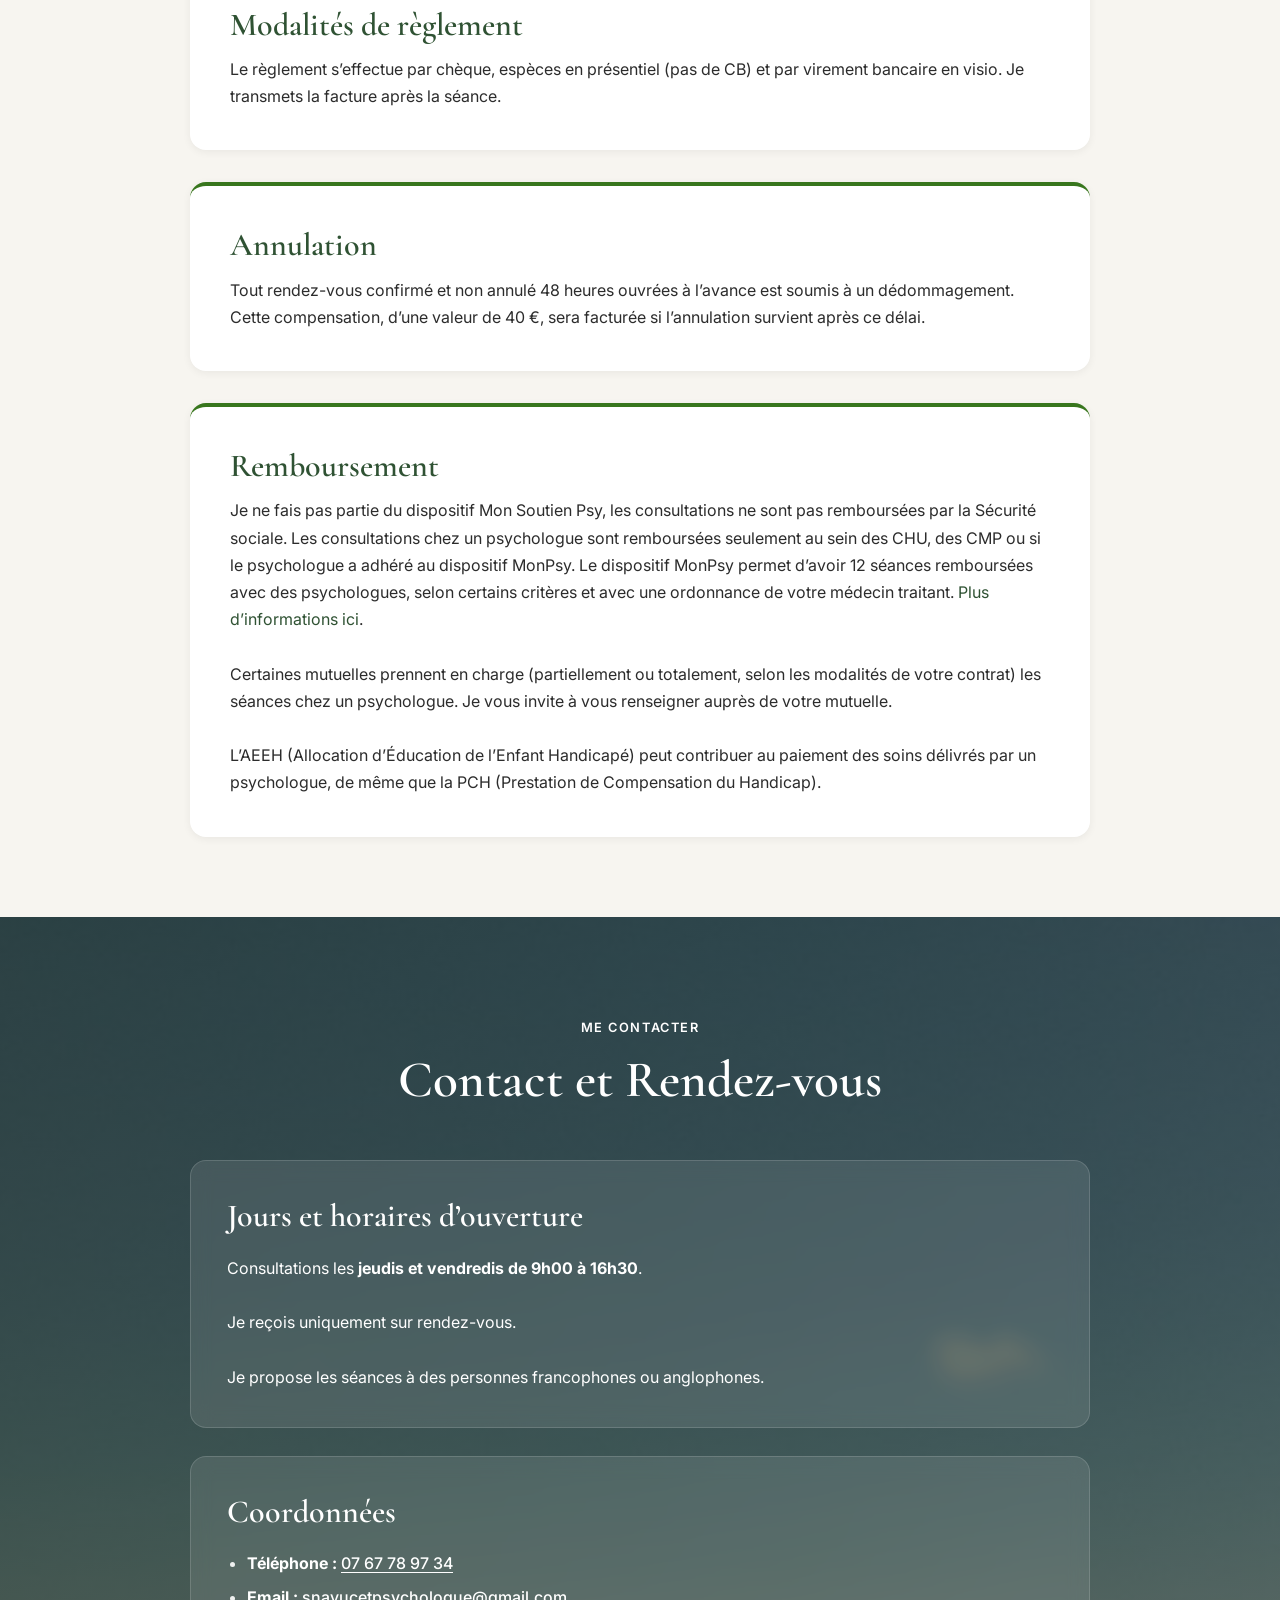
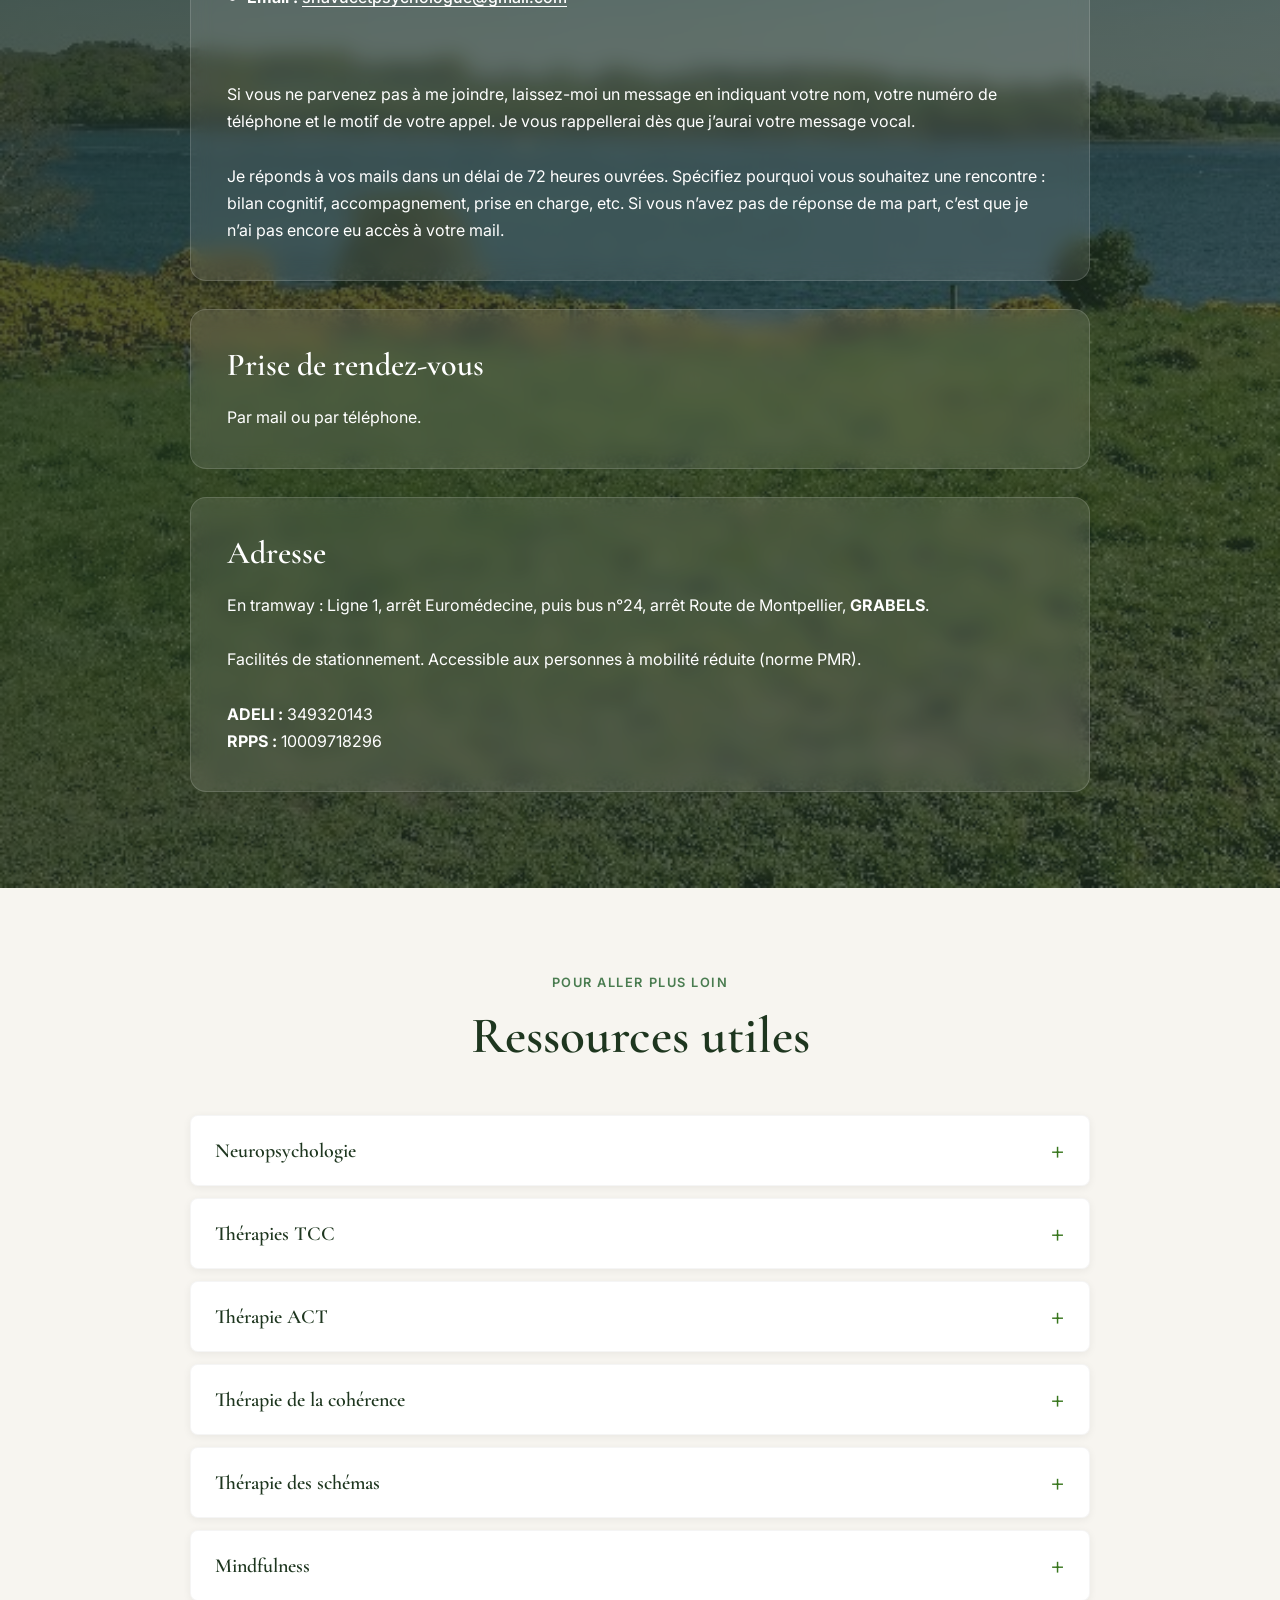
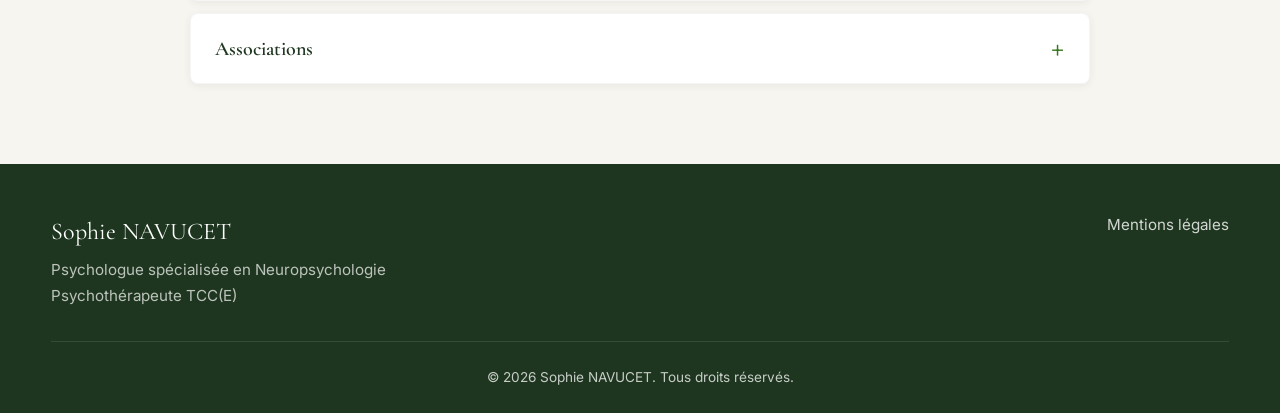
==== commit bb97c590: "remove scroll indicator" ====
--- a/index.html
+++ b/index.html
@@ -83,9 +83,6 @@
           </div>
         </div>
       </div>
-      <a href="#presentation" class="scroll-indicator" aria-label="Descendre vers la présentation">
-        <span></span>
-      </a>
     </section>
 
     <section id="qui-suis-je" class="section section--alt">
